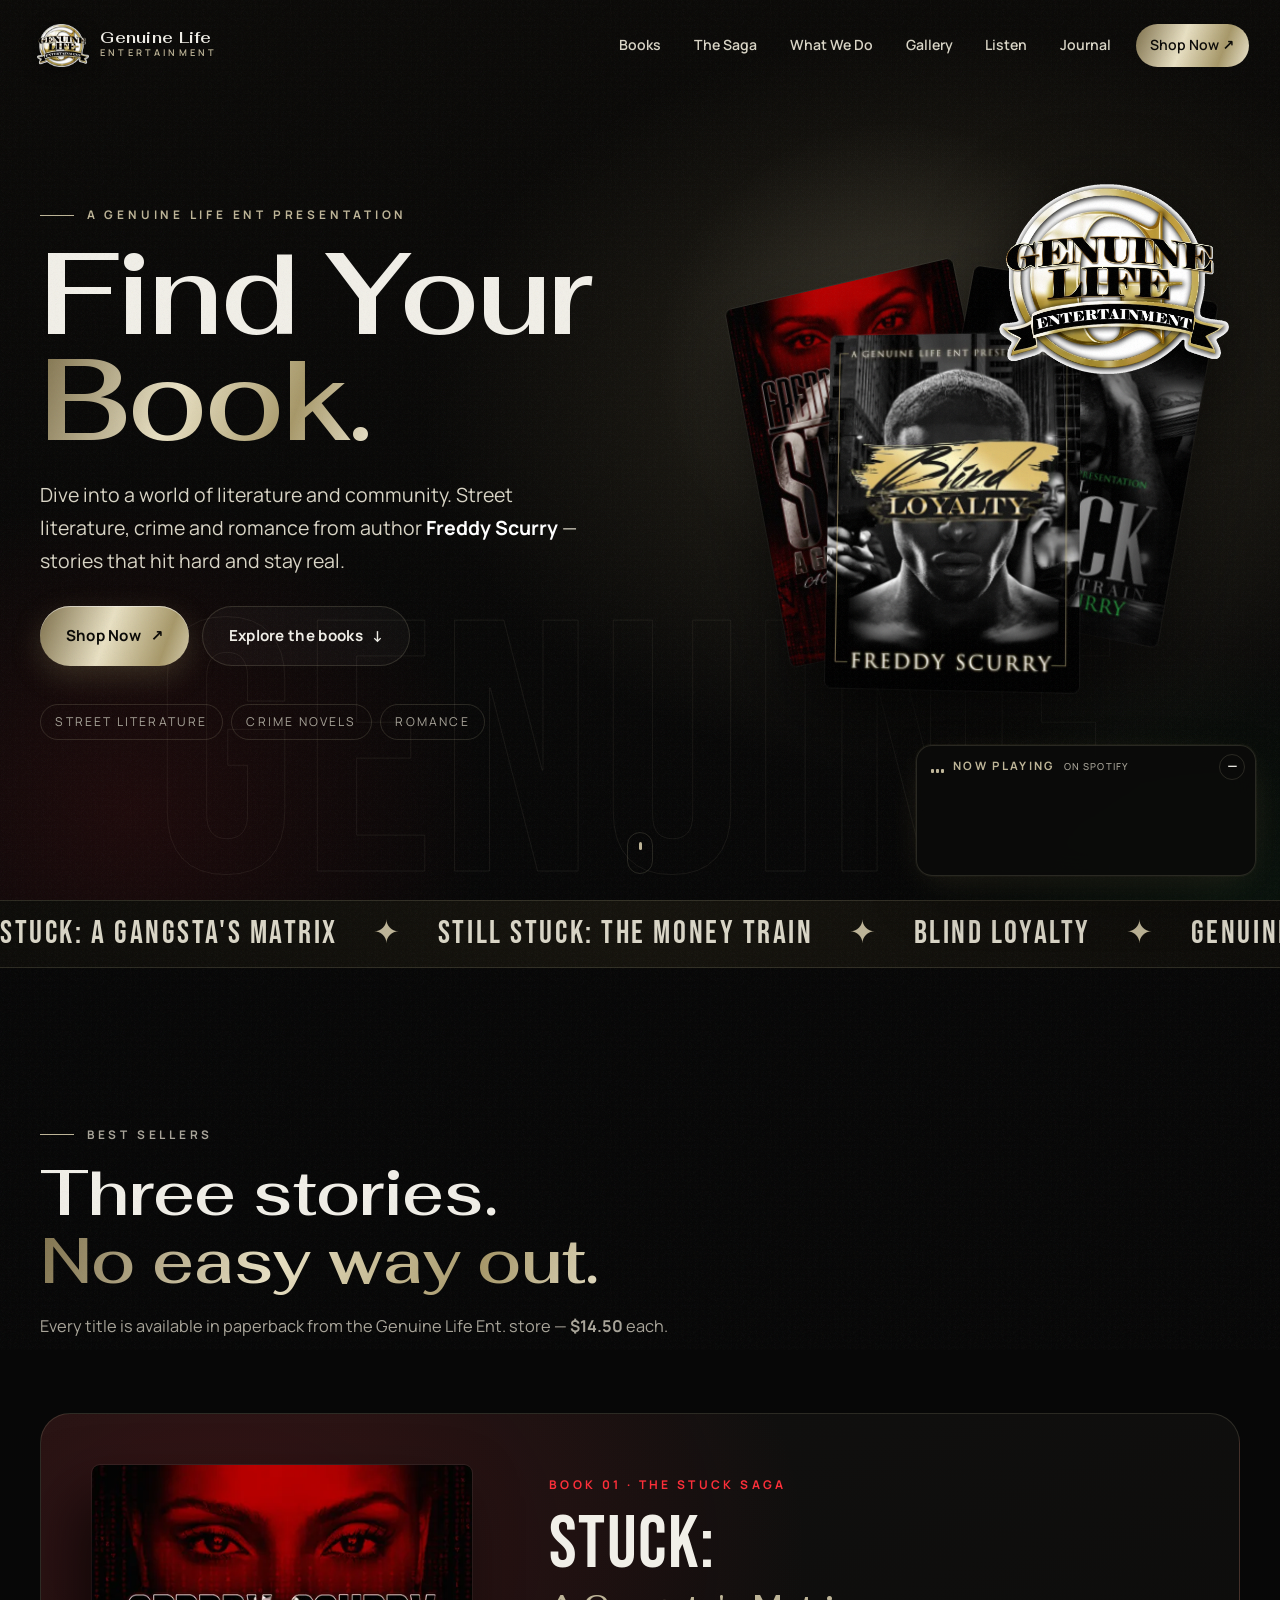
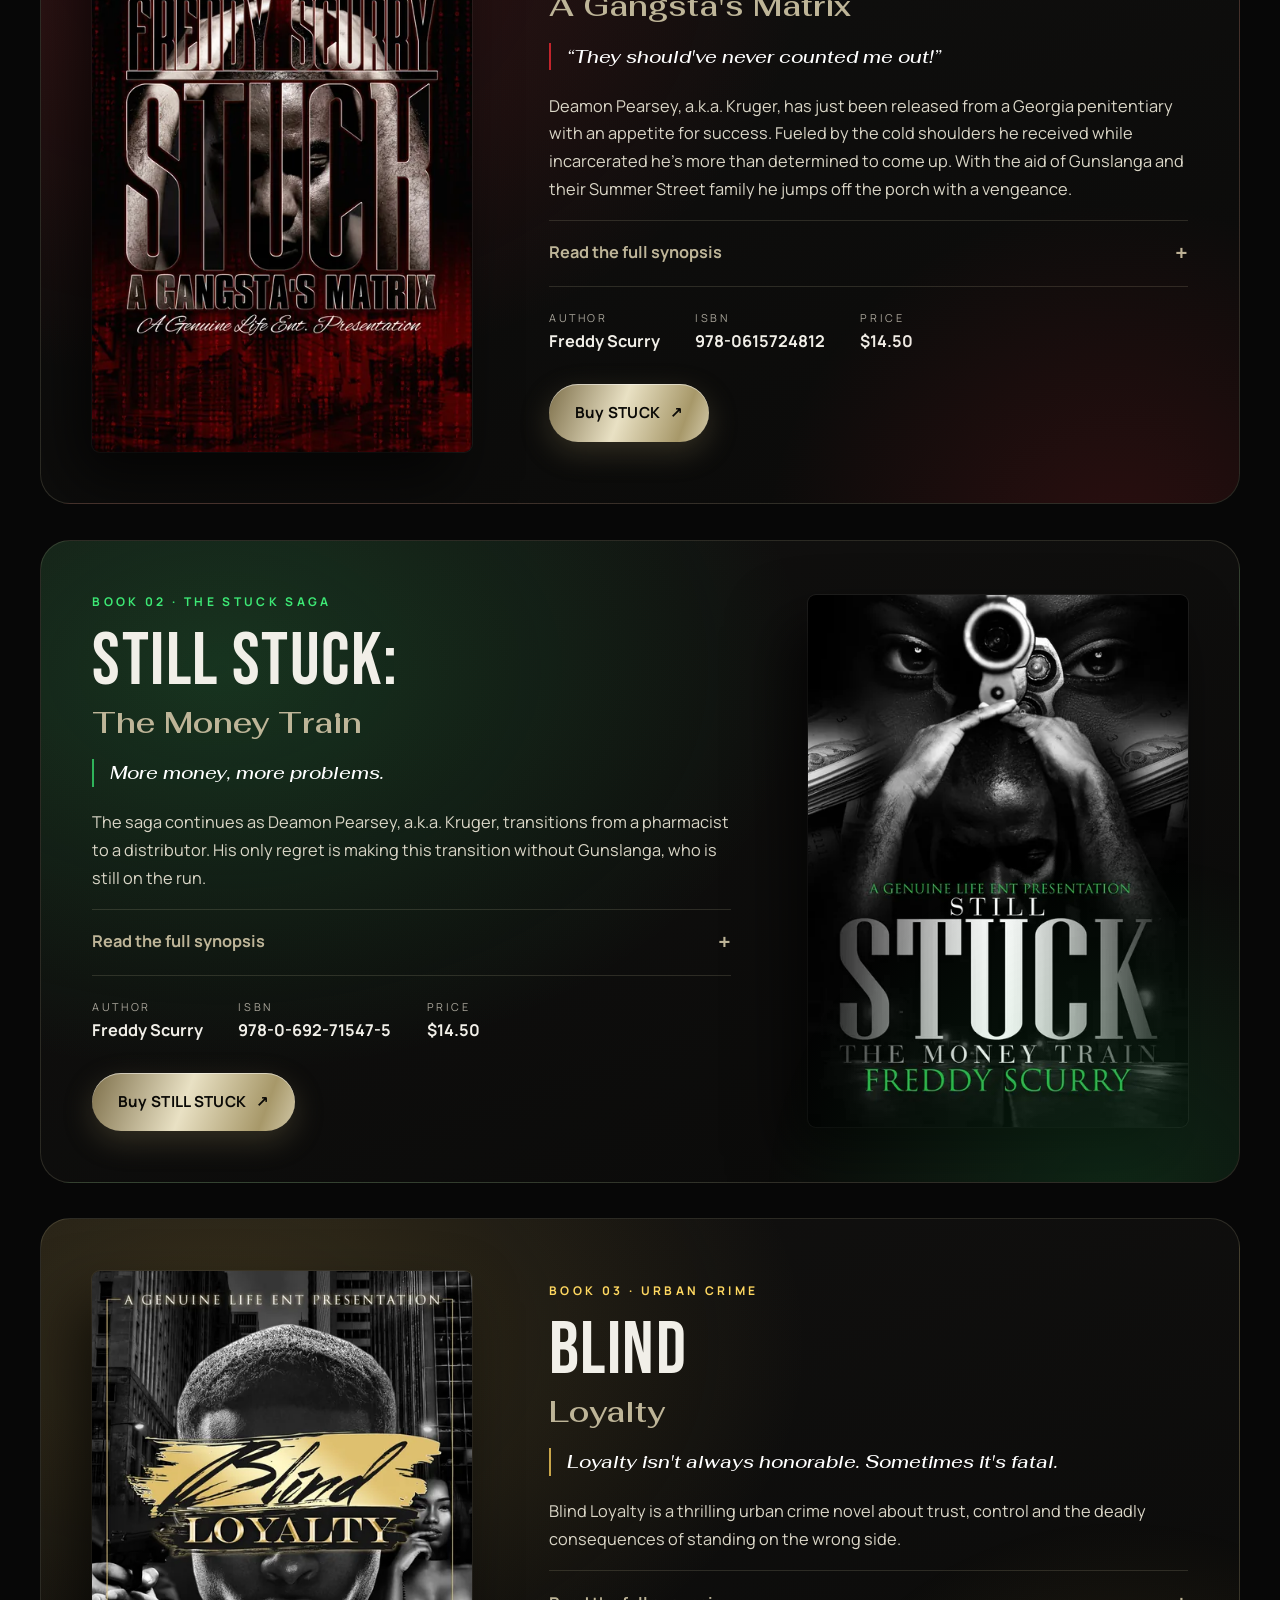
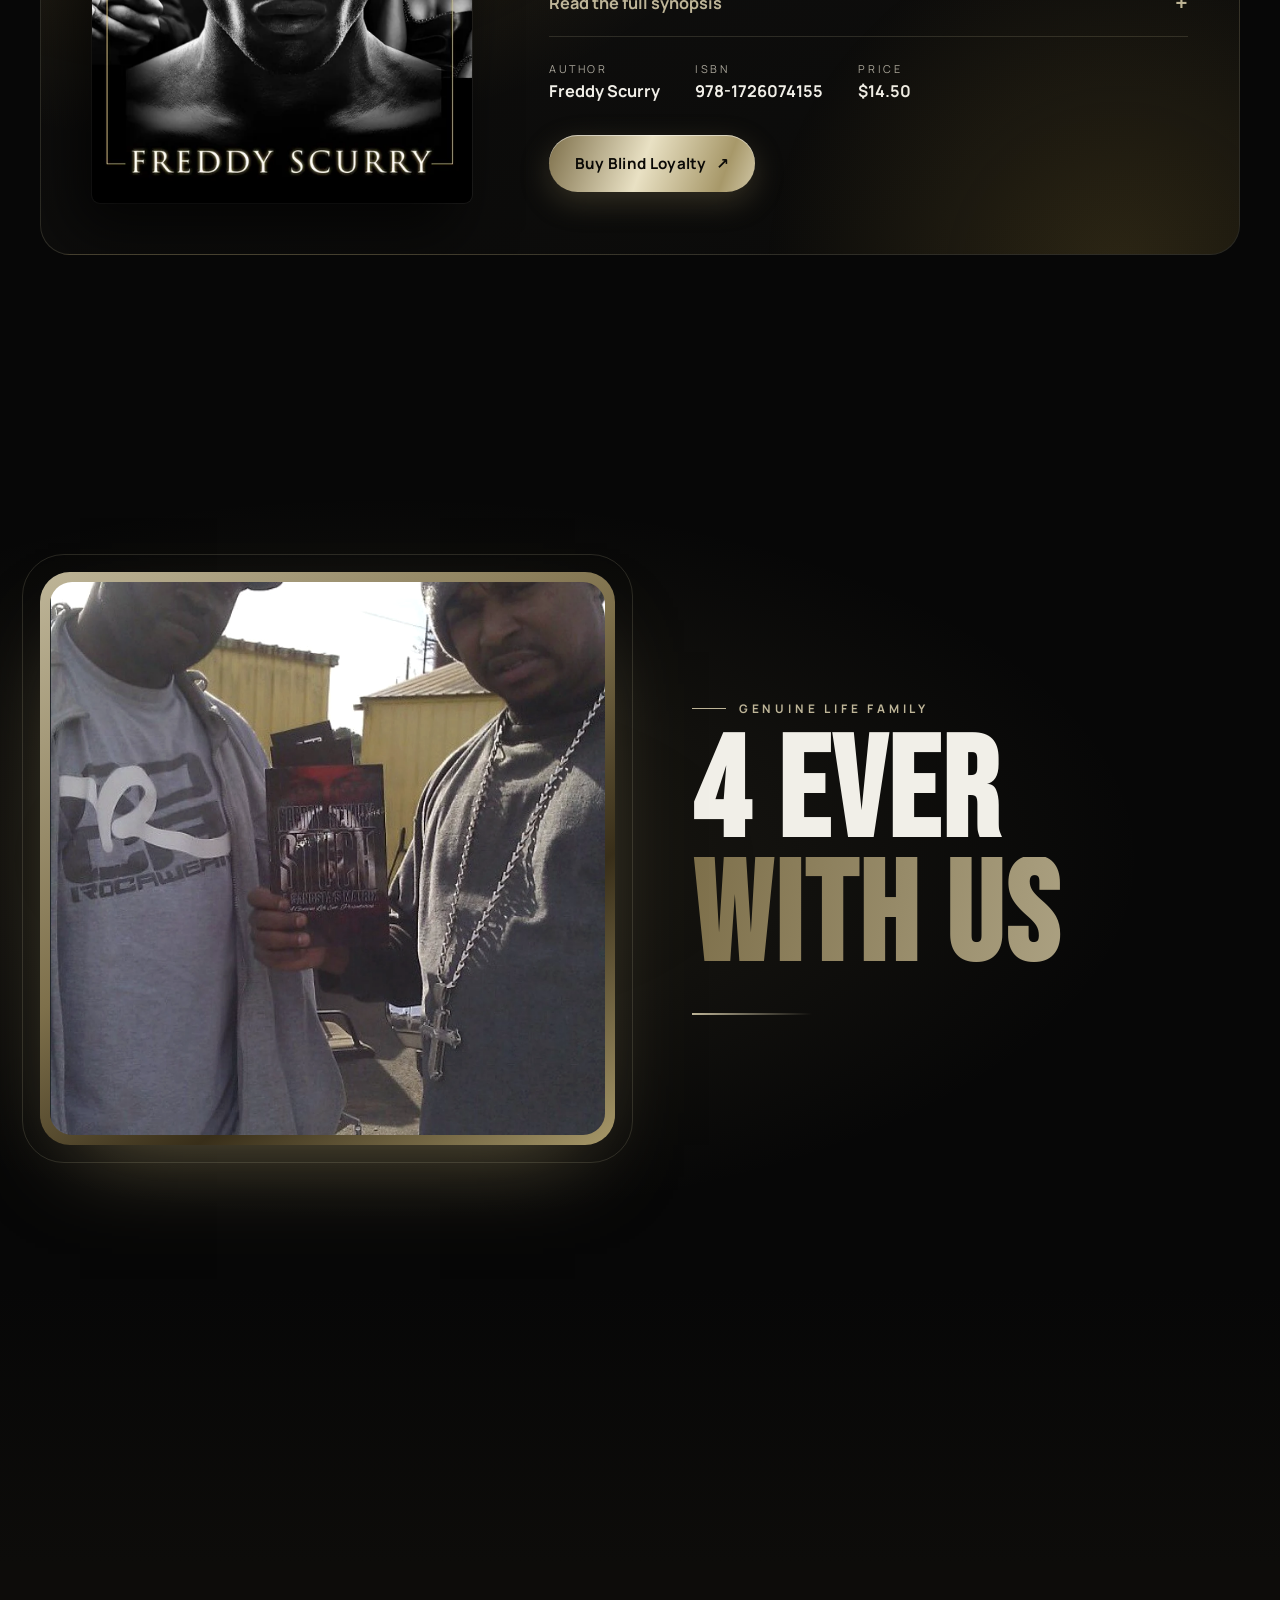
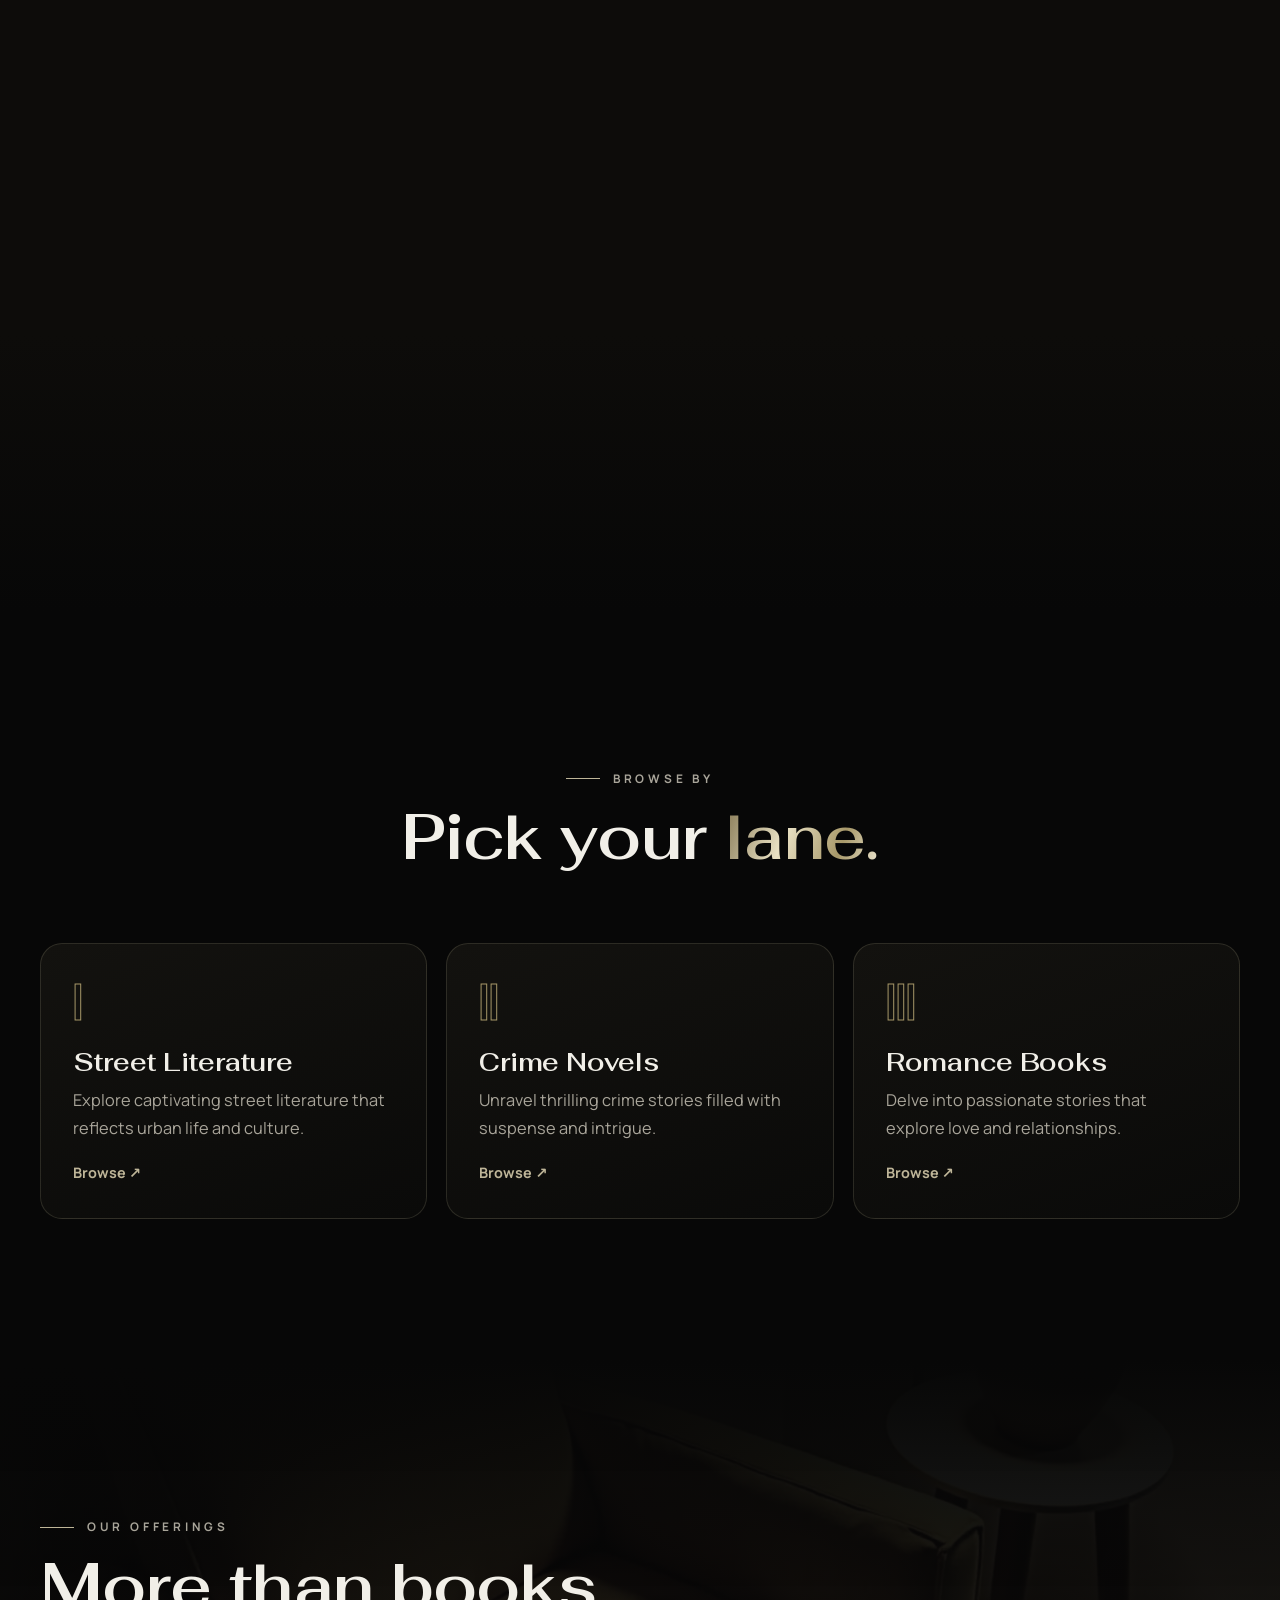
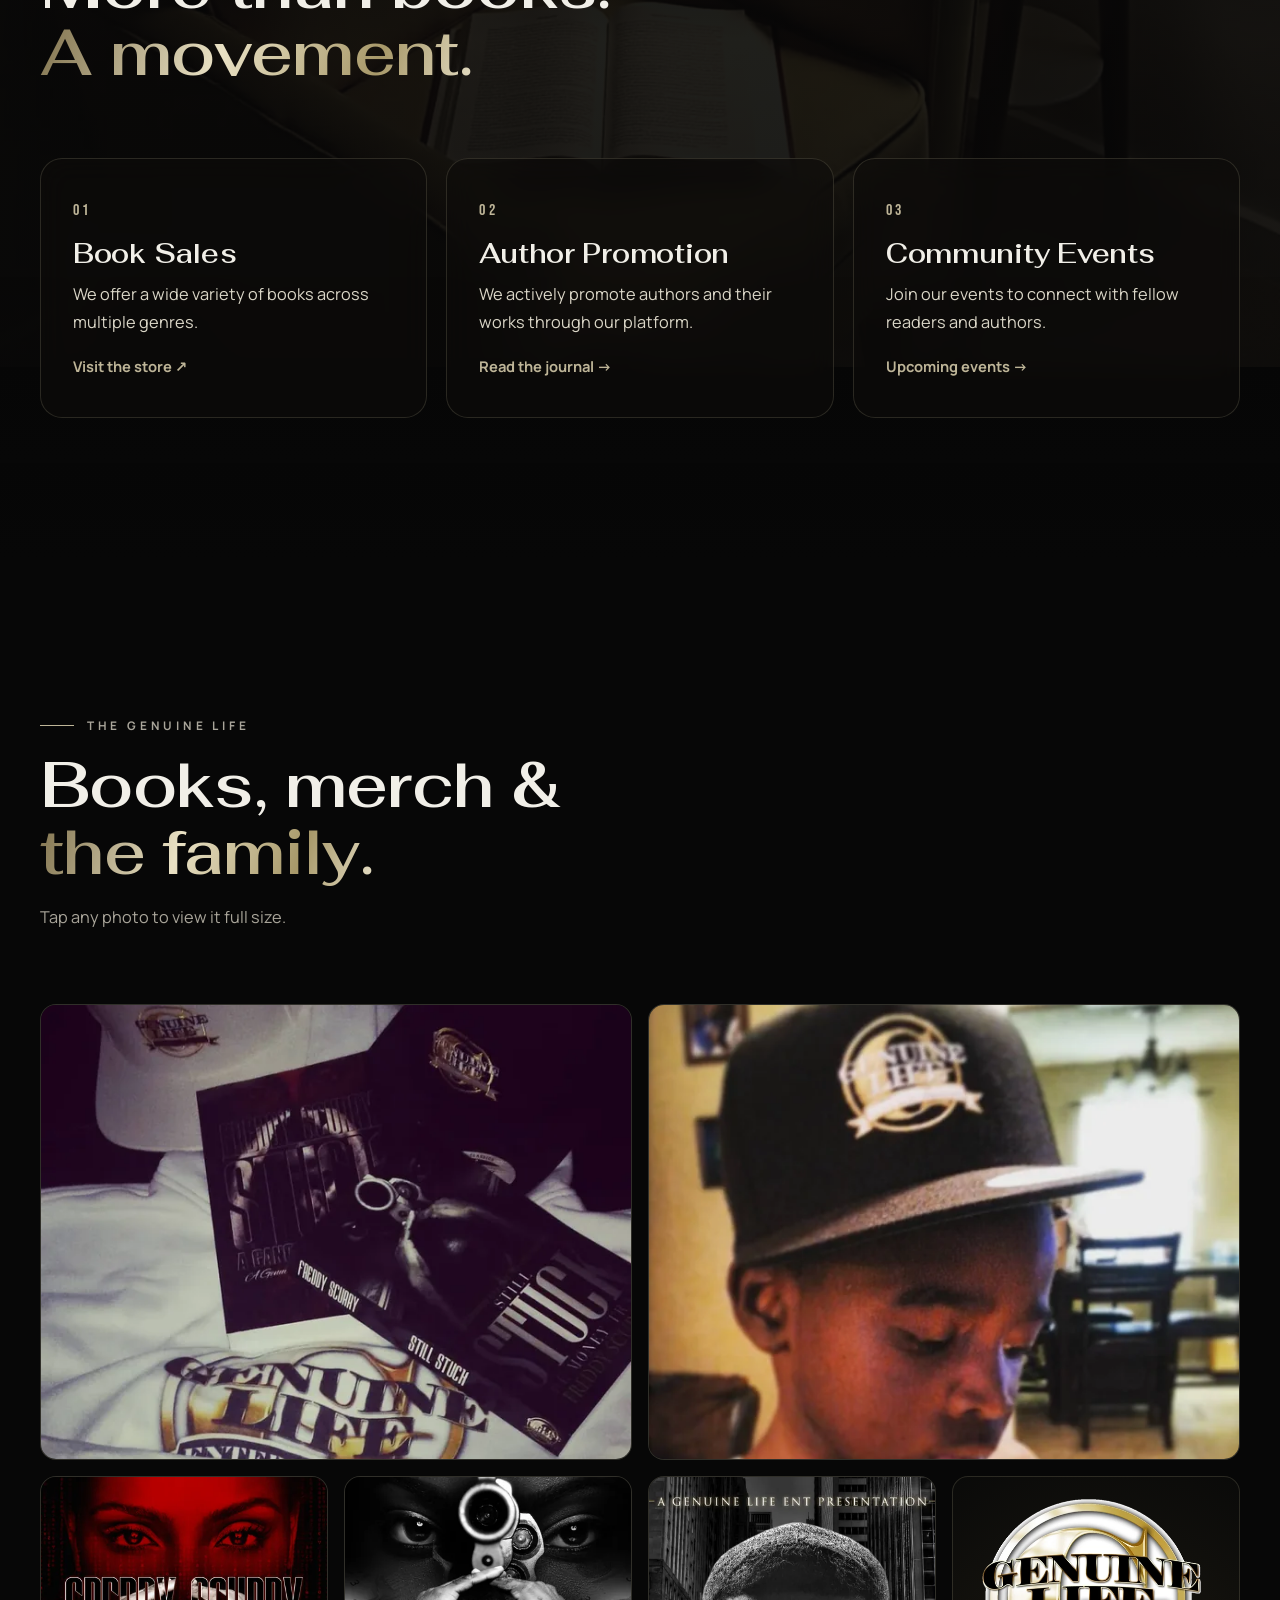
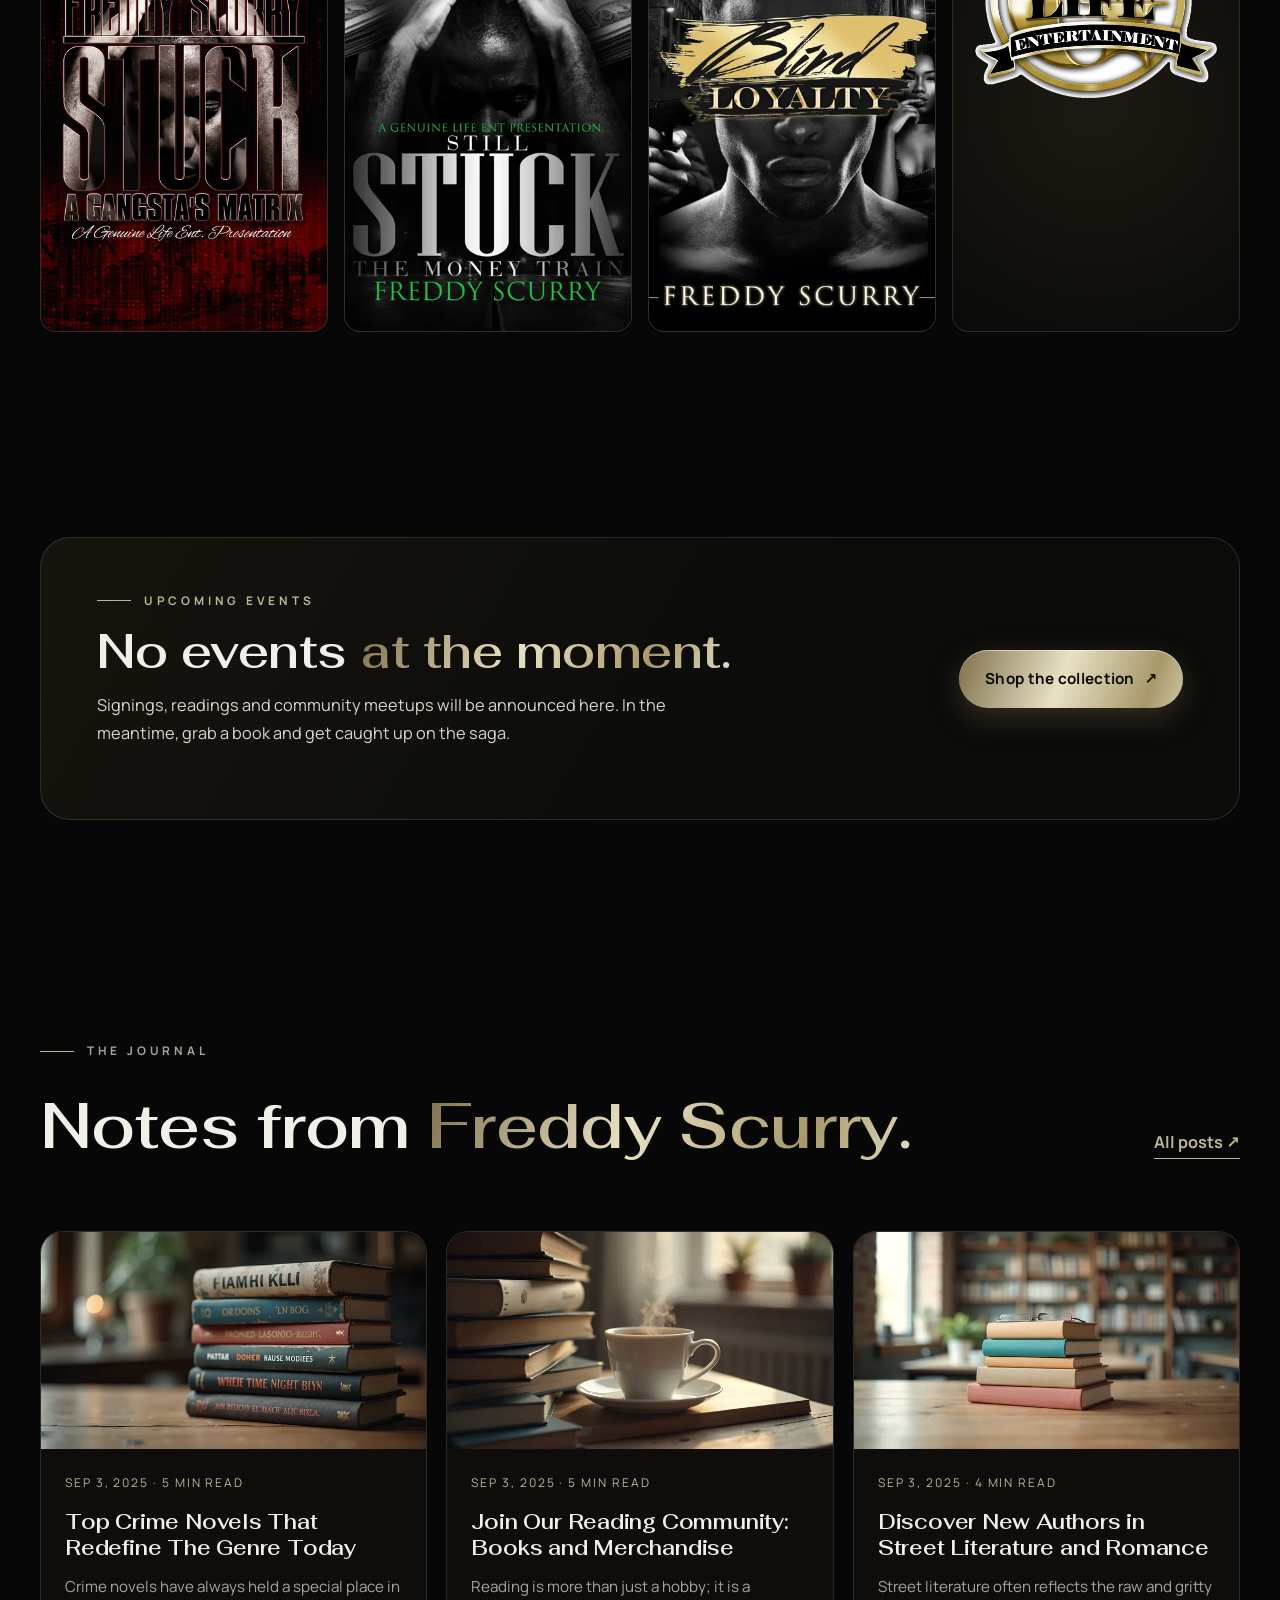
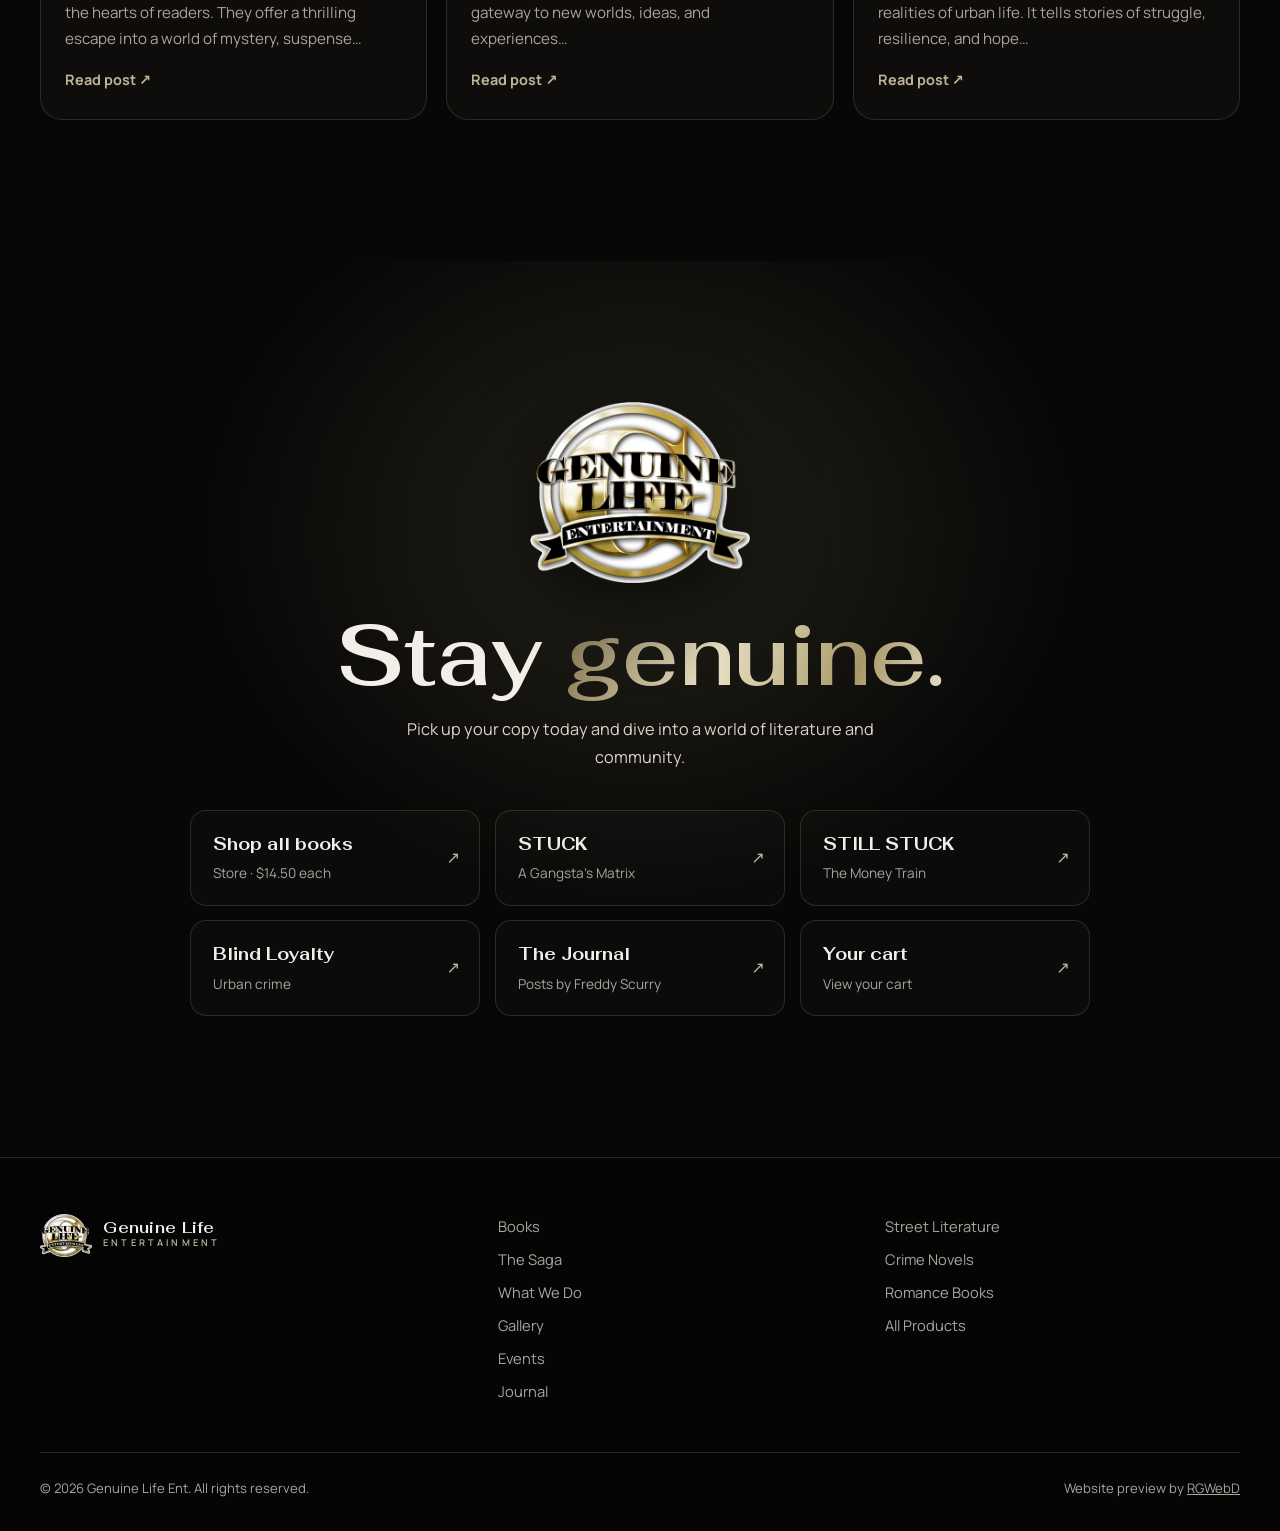
==== index.html @ 21f48bef "Add 4 Ever With Us tribute section" ====
<!doctype html>
<html lang="en">
<head>
<meta charset="utf-8">
<meta name="viewport" content="width=device-width,initial-scale=1">
<title>Genuine Life Ent. · Street Literature &amp; Urban Crime Novels by Freddy Scurry</title>
<meta name="description" content="Genuine Life Entertainment — street literature, crime and romance from author Freddy Scurry. Shop STUCK: A Gangsta's Matrix, STILL STUCK: The Money Train and Blind Loyalty.">
<meta name="theme-color" content="#070707">
<meta property="og:type" content="website">
<meta property="og:title" content="Genuine Life Ent. · Find Your Book">
<meta property="og:description" content="Dive into a world of literature and community. Street literature, crime and romance by Freddy Scurry.">
<meta property="og:image" content="https://rgwebd.github.io/freddygrokbot/assets/og-image.jpg">
<link rel="icon" href="assets/icon-32.png" sizes="32x32">
<link rel="apple-touch-icon" href="assets/icon-180.png">
<link rel="preconnect" href="https://fonts.googleapis.com"><link rel="preconnect" href="https://fonts.gstatic.com" crossorigin>
<link href="https://fonts.googleapis.com/css2?family=Fahkwang:wght@400;500;600;700&family=Bebas+Neue&family=Manrope:wght@400;500;600;700&display=swap" rel="stylesheet">
<link rel="preload" as="image" href="assets/logo-480.webp">
<link rel="stylesheet" href="style.css">
<script>document.documentElement.classList.add('js')</script>
<script src="script.js" defer></script>
</head>
<body>
<a class="skip-link" href="#main">Skip to content</a>
<div class="intro" aria-hidden="true"><img src="assets/logo-480.webp" alt="" width="240" height="198"></div>
<div class="progress" aria-hidden="true"><span></span></div>
<div class="grain" aria-hidden="true"></div>

<header class="nav" id="top">
  <a class="brand" href="#top" aria-label="Genuine Life Entertainment — back to top">
    <img src="assets/logo-160.webp" width="64" height="53" alt="">
    <span>Genuine Life<small>Entertainment</small></span>
  </a>
  <button class="menu-toggle" type="button" aria-expanded="false" aria-controls="menu"><span class="sr-only">Menu</span><i></i><i></i></button>
  <nav id="menu" aria-label="Main">
    <a href="#books">Books</a>
    <a href="#saga">The Saga</a>
    <a href="#offerings">What We Do</a>
    <a href="#gallery">Gallery</a>
    <a href="#listen" data-open-player>Listen</a>
    <a href="#journal">Journal</a>
    <a class="nav-cta" href="https://www.genuine4ever.com/category/all-products" target="_blank" rel="noopener">Shop Now <span aria-hidden="true">↗</span></a>
  </nav>
</header>

<main id="main">
<section class="hero" aria-labelledby="hero-title">
  <div class="hero-glow" aria-hidden="true"></div>
  <div class="hero-inner wrap">
    <div class="hero-copy">
      <p class="eyebrow reveal">A Genuine Life Ent Presentation</p>
      <h1 id="hero-title" class="reveal"><span class="line">Find Your</span> <span class="line gold">Book.</span></h1>
      <p class="lead reveal">Dive into a world of literature and community. Street literature, crime and romance from author <strong>Freddy Scurry</strong> — stories that hit hard and stay real.</p>
      <div class="actions reveal">
        <a class="btn btn-gold magnetic" href="https://www.genuine4ever.com/category/all-products" target="_blank" rel="noopener">Shop Now <span aria-hidden="true">↗</span></a>
        <a class="btn btn-ghost" href="#books">Explore the books <span aria-hidden="true">↓</span></a>
      </div>
      <ul class="hero-meta reveal" aria-label="Genres">
        <li>Street Literature</li><li>Crime Novels</li><li>Romance</li>
      </ul>
    </div>
    <div class="hero-art" aria-hidden="true">
      <img class="hero-logo" src="assets/logo-900.webp" width="560" height="462" alt="">
      <div class="fan" data-tilt>
        <img class="c1" src="assets/stuck-480.webp" width="480" height="742" alt="">
        <img class="c2" src="assets/still-stuck-480.webp" width="480" height="672" alt="">
        <img class="c3" src="assets/blind-loyalty-480.webp" width="480" height="672" alt="">
      </div>
    </div>
  </div>
  <a class="scroll-cue" href="#books"><span class="sr-only">Scroll to books</span><i aria-hidden="true"></i></a>
</section>

<div class="marquee" aria-hidden="true"><div class="track">
  <span>STUCK: A Gangsta's Matrix</span><b>✦</b><span>STILL STUCK: The Money Train</span><b>✦</b><span>Blind Loyalty</span><b>✦</b><span>Genuine Life Entertainment</span><b>✦</b>
  <span>STUCK: A Gangsta's Matrix</span><b>✦</b><span>STILL STUCK: The Money Train</span><b>✦</b><span>Blind Loyalty</span><b>✦</b><span>Genuine Life Entertainment</span><b>✦</b>
</div></div>

<section class="books section" id="books" aria-labelledby="books-title">
  <div class="wrap">
    <div class="section-head reveal">
      <p class="eyebrow">Best Sellers</p>
      <h2 id="books-title">Three stories.<br><em>No easy way out.</em></h2>
      <p>Every title is available in paperback from the Genuine Life Ent. store — <strong>$14.50</strong> each.</p>
    </div>

    <article class="book book-red reveal" id="stuck">
      <figure class="book-cover tilt"><a href="assets/stuck-960.webp" class="lb" data-caption="STUCK: A Gangsta's Matrix — Freddy Scurry"><img src="assets/stuck-480.webp" srcset="assets/stuck-480.webp 480w, assets/stuck-960.webp 960w" sizes="(max-width: 760px) 70vw, 360px" width="480" height="742" loading="lazy" alt="Cover of STUCK: A Gangsta's Matrix by Freddy Scurry — red-toned cover with a woman's eyes above bold silver lettering"></a></figure>
      <div class="book-body">
        <p class="book-no">Book 01 · The STUCK Saga</p>
        <h3>STUCK: <span>A Gangsta's Matrix</span></h3>
        <p class="tagline">“They should've never counted me out!”</p>
        <p>Deamon Pearsey, a.k.a. Kruger, has just been released from a Georgia penitentiary with an appetite for success. Fueled by the cold shoulders he received while incarcerated he's more than determined to come up. With the aid of Gunslanga and their Summer Street family he jumps off the porch with a vengeance.</p>
        <details><summary>Read the full synopsis</summary>
          <p>From dealing with his parole officer and balancing out his numerous affairs, Kruger gracefully brings you into his world. From gunplay in broad day to pulling all-nighters, losing was far from optional.</p>
          <p>On the other hand, Lt. Honeycutt and his band of agents are obsessed with taking down Kruger and his crew, and he's far more than confident that he'll do just that. But a certain turn of events will make the lieutenant's mission a little harder than he ever imagined.</p>
          <p>Let Kruger tell it, “They should've never counted me out!”</p>
        </details>
        <dl class="facts"><div><dt>Author</dt><dd>Freddy Scurry</dd></div><div><dt>ISBN</dt><dd>978-0615724812</dd></div><div><dt>Price</dt><dd>$14.50</dd></div></dl>
        <div class="actions"><a class="btn btn-gold magnetic" href="https://www.genuine4ever.com/product-page/the-silent-witness" target="_blank" rel="noopener">Buy STUCK <span aria-hidden="true">↗</span></a></div>
      </div>
    </article>

    <article class="book book-green flip reveal" id="still-stuck">
      <figure class="book-cover tilt"><a href="assets/still-stuck-960.webp" class="lb" data-caption="STILL STUCK: The Money Train — Freddy Scurry"><img src="assets/still-stuck-480.webp" srcset="assets/still-stuck-480.webp 480w, assets/still-stuck-960.webp 960w" sizes="(max-width: 760px) 70vw, 360px" width="480" height="672" loading="lazy" alt="Cover of STILL STUCK: The Money Train by Freddy Scurry — black-and-white cover with a gun aimed forward and green lettering"></a></figure>
      <div class="book-body">
        <p class="book-no">Book 02 · The STUCK Saga</p>
        <h3>STILL STUCK: <span>The Money Train</span></h3>
        <p class="tagline">More money, more problems.</p>
        <p>The saga continues as Deamon Pearsey, a.k.a. Kruger, transitions from a pharmacist to a distributor. His only regret is making this transition without Gunslanga, who is still on the run.</p>
        <details><summary>Read the full synopsis</summary>
          <p>For Kruger and his Summer Street comrades the drama never ceases. Between Lieutenant Honeycutt and the other different band of agents searching for Gunslanga on a daily basis, Summer Street has become a regular pit stop for the people with badges.</p>
          <p>That old saying more money more problems is becoming more vivid to Kruger as he may be facing a hydra that defies any easy solution. The Money Train isn't just about Kruger and his crew chasing money, it's more about what money turns people into.</p>
        </details>
        <dl class="facts"><div><dt>Author</dt><dd>Freddy Scurry</dd></div><div><dt>ISBN</dt><dd>978-0-692-71547-5</dd></div><div><dt>Price</dt><dd>$14.50</dd></div></dl>
        <div class="actions"><a class="btn btn-gold magnetic" href="https://www.genuine4ever.com/product-page/beneath-the-surface" target="_blank" rel="noopener">Buy STILL STUCK <span aria-hidden="true">↗</span></a></div>
      </div>
    </article>

    <article class="book book-gold reveal" id="blind-loyalty">
      <figure class="book-cover tilt"><a href="assets/blind-loyalty-960.webp" class="lb" data-caption="Blind Loyalty — Freddy Scurry"><img src="assets/blind-loyalty-480.webp" srcset="assets/blind-loyalty-480.webp 480w, assets/blind-loyalty-960.webp 960w" sizes="(max-width: 760px) 70vw, 360px" width="480" height="672" loading="lazy" alt="Cover of Blind Loyalty by Freddy Scurry — a blindfolded man under a gold brushstroke title"></a></figure>
      <div class="book-body">
        <p class="book-no">Book 03 · Urban Crime</p>
        <h3>Blind <span>Loyalty</span></h3>
        <p class="tagline">Loyalty isn't always honorable. Sometimes it's fatal.</p>
        <p>Blind Loyalty is a thrilling urban crime novel about trust, control and the deadly consequences of standing on the wrong side.</p>
        <details><summary>Read the full synopsis</summary>
          <p>Melanie Garvey has reached that cornerstone where she wants more than just a companion. She's a woman that seems to have it all together, but reluctantly, she's her biggest critic. She's always questioning her position whether it's with her career or her personal life with Blessed.</p>
          <p>Blessed, on the other hand, has not one question on where he wants to be, he's just more concentrated on surviving the storm he has found himself in the midst of.</p>
          <p>In this world, loyalty isn't always honorable — sometimes it's fatal.</p>
        </details>
        <dl class="facts"><div><dt>Author</dt><dd>Freddy Scurry</dd></div><div><dt>ISBN</dt><dd>978-1726074155</dd></div><div><dt>Price</dt><dd>$14.50</dd></div></dl>
        <div class="actions"><a class="btn btn-gold magnetic" href="https://www.genuine4ever.com/product-page/shadows-of-deceit" target="_blank" rel="noopener">Buy Blind Loyalty <span aria-hidden="true">↗</span></a></div>
      </div>
    </article>
  </div>
</section>

<section class="forever section" id="forever" aria-labelledby="forever-title">
  <div class="wrap forever-grid">
    <figure class="forever-photo reveal">
      <picture><source srcset="assets/forever-with-us.webp" type="image/webp"><img src="assets/forever-with-us.jpg" width="1282" height="1278" alt="Two men standing together outdoors, one holding up a copy of STUCK: A Gangsta's Matrix by Freddy Scurry" loading="lazy"></picture>
    </figure>
    <div class="forever-copy reveal">
      <p class="eyebrow">Genuine Life Family</p>
      <h2 id="forever-title"><span>4 Ever</span><em>With Us</em></h2>
      <span class="forever-rule" aria-hidden="true"></span>
    </div>
  </div>
</section>

<section class="saga section" id="saga" aria-labelledby="saga-title">
  <div class="wrap saga-grid">
    <div class="saga-copy reveal">
      <p class="eyebrow">The STUCK Saga</p>
      <h2 id="saga-title">Summer Street<br><em>never sleeps.</em></h2>
      <p>Follow Deamon “Kruger” Pearsey from the day he walks out of a Georgia penitentiary to the moment the money starts changing everyone around him — with Gunslanga on the run and Lt. Honeycutt closing in.</p>
      <ol class="timeline">
        <li><span>01</span><div><strong>STUCK: A Gangsta's Matrix</strong><p>Released with an appetite for success, Kruger jumps off the porch with a vengeance.</p><a href="#stuck">See book 01</a></div></li>
        <li><span>02</span><div><strong>STILL STUCK: The Money Train</strong><p>From pharmacist to distributor — and Summer Street becomes a pit stop for the people with badges.</p><a href="#still-stuck">See book 02</a></div></li>
      </ol>
    </div>
    <div class="saga-art reveal" aria-hidden="true">
      <img class="s1" src="assets/stuck-480.webp" width="480" height="742" alt="" loading="lazy">
      <img class="s2" src="assets/still-stuck-480.webp" width="480" height="672" alt="" loading="lazy">
    </div>
  </div>
</section>

<section class="genres section" aria-labelledby="genres-title">
  <div class="wrap">
    <div class="section-head center reveal">
      <p class="eyebrow">Browse by</p>
      <h2 id="genres-title">Pick your <em>lane.</em></h2>
    </div>
    <div class="genre-grid">
      <a class="genre reveal" href="https://www.genuine4ever.com/category/street-literature" target="_blank" rel="noopener"><span class="g-num">I</span><h3>Street Literature</h3><p>Explore captivating street literature that reflects urban life and culture.</p><span class="g-go">Browse <span aria-hidden="true">↗</span></span></a>
      <a class="genre reveal" href="https://www.genuine4ever.com/category/crime-novels" target="_blank" rel="noopener"><span class="g-num">II</span><h3>Crime Novels</h3><p>Unravel thrilling crime stories filled with suspense and intrigue.</p><span class="g-go">Browse <span aria-hidden="true">↗</span></span></a>
      <a class="genre reveal" href="https://www.genuine4ever.com/category/romance-books" target="_blank" rel="noopener"><span class="g-num">III</span><h3>Romance Books</h3><p>Delve into passionate stories that explore love and relationships.</p><span class="g-go">Browse <span aria-hidden="true">↗</span></span></a>
    </div>
  </div>
</section>

<section class="offerings section" id="offerings" aria-labelledby="off-title">
  <div class="off-bg" aria-hidden="true"><img src="assets/reading-chair-800.webp" srcset="assets/reading-chair-800.webp 800w, assets/reading-chair-1536.webp 1536w" sizes="100vw" width="800" height="1067" alt="" loading="lazy" data-parallax></div>
  <div class="wrap">
    <div class="section-head reveal">
      <p class="eyebrow">Our Offerings</p>
      <h2 id="off-title">More than books.<br><em>A movement.</em></h2>
    </div>
    <div class="off-grid">
      <article class="off-card reveal"><span class="off-no">01</span><h3>Book Sales</h3><p>We offer a wide variety of books across multiple genres.</p><a href="https://www.genuine4ever.com/category/all-products" target="_blank" rel="noopener">Visit the store <span aria-hidden="true">↗</span></a></article>
      <article class="off-card reveal"><span class="off-no">02</span><h3>Author Promotion</h3><p>We actively promote authors and their works through our platform.</p><a href="#journal">Read the journal <span aria-hidden="true">→</span></a></article>
      <article class="off-card reveal"><span class="off-no">03</span><h3>Community Events</h3><p>Join our events to connect with fellow readers and authors.</p><a href="#events">Upcoming events <span aria-hidden="true">→</span></a></article>
    </div>
  </div>
</section>

<section class="gallery section" id="gallery" aria-labelledby="gal-title">
  <div class="wrap">
    <div class="section-head reveal">
      <p class="eyebrow">The Genuine Life</p>
      <h2 id="gal-title">Books, merch &amp; <em>the family.</em></h2>
      <p>Tap any photo to view it full size.</p>
    </div>
    <div class="masonry">
      <a class="g-item tall reveal lb" href="assets/merch-1080.webp" data-caption="Genuine Life Entertainment tee, cap and books"><img src="assets/merch-640.webp" srcset="assets/merch-640.webp 640w, assets/merch-1080.webp 1080w" sizes="(max-width: 760px) 100vw, 50vw" width="640" height="640" loading="lazy" alt="Genuine Life Entertainment logo T-shirt and cap laid out with copies of Freddy Scurry's books"></a>
      <a class="g-item reveal lb" href="assets/young-reader-1080.webp" data-caption="Repping Genuine Life Entertainment"><img src="assets/young-reader-640.webp" srcset="assets/young-reader-640.webp 640w, assets/young-reader-1080.webp 1080w" sizes="(max-width: 760px) 100vw, 33vw" width="640" height="640" loading="lazy" alt="A young reader wearing a black Genuine Life Entertainment cap"></a>
      <a class="g-item reveal lb" href="assets/stuck-960.webp" data-caption="STUCK: A Gangsta's Matrix"><img src="assets/stuck-480.webp" width="480" height="742" loading="lazy" alt="STUCK: A Gangsta's Matrix cover"></a>
      <a class="g-item reveal lb" href="assets/still-stuck-960.webp" data-caption="STILL STUCK: The Money Train"><img src="assets/still-stuck-480.webp" width="480" height="672" loading="lazy" alt="STILL STUCK: The Money Train cover"></a>
      <a class="g-item reveal lb" href="assets/blind-loyalty-960.webp" data-caption="Blind Loyalty"><img src="assets/blind-loyalty-480.webp" width="480" height="672" loading="lazy" alt="Blind Loyalty cover"></a>
      <a class="g-item logo-tile reveal lb" href="assets/logo-900.webp" data-caption="Genuine Life Entertainment"><img src="assets/logo-480.webp" width="480" height="396" loading="lazy" alt="Genuine Life Entertainment gold and silver logo"></a>
    </div>
  </div>
</section>

<section class="events section" id="events" aria-labelledby="ev-title">
  <div class="wrap events-box reveal">
    <div>
      <p class="eyebrow">Upcoming Events</p>
      <h2 id="ev-title">No events <em>at the moment.</em></h2>
      <p>Signings, readings and community meetups will be announced here. In the meantime, grab a book and get caught up on the saga.</p>
    </div>
    <a class="btn btn-gold magnetic" href="https://www.genuine4ever.com/category/all-products" target="_blank" rel="noopener">Shop the collection <span aria-hidden="true">↗</span></a>
  </div>
</section>

<section class="journal section" id="journal" aria-labelledby="jr-title">
  <div class="wrap">
    <div class="section-head reveal">
      <p class="eyebrow">The Journal</p>
      <h2 id="jr-title">Notes from <em>Freddy Scurry.</em></h2>
      <a class="text-link" href="https://www.genuine4ever.com/blog" target="_blank" rel="noopener">All posts <span aria-hidden="true">↗</span></a>
    </div>
    <div class="post-grid">
      <a class="post reveal" href="https://www.genuine4ever.com/post/top-crime-novels-that-redefine-the-genre-today" target="_blank" rel="noopener"><div class="post-img"><img src="assets/journal-crime-720.webp" width="720" height="411" loading="lazy" alt="A stack of hardcover novels on a wooden table"></div><div class="post-body"><p class="post-meta">Sep 3, 2025 · 5 min read</p><h3>Top Crime Novels That Redefine The Genre Today</h3><p>Crime novels have always held a special place in the hearts of readers. They offer a thrilling escape into a world of mystery, suspense…</p><span class="g-go">Read post <span aria-hidden="true">↗</span></span></div></a>
      <a class="post reveal" href="https://www.genuine4ever.com/post/join-our-reading-community-books-and-merchandise" target="_blank" rel="noopener"><div class="post-img"><img src="assets/journal-community-720.webp" width="720" height="411" loading="lazy" alt="Stacked books beside a cup of coffee by a sunny window"></div><div class="post-body"><p class="post-meta">Sep 3, 2025 · 5 min read</p><h3>Join Our Reading Community: Books and Merchandise</h3><p>Reading is more than just a hobby; it is a gateway to new worlds, ideas, and experiences…</p><span class="g-go">Read post <span aria-hidden="true">↗</span></span></div></a>
      <a class="post reveal" href="https://www.genuine4ever.com/post/discover-new-authors-in-street-literature-and-romance" target="_blank" rel="noopener"><div class="post-img"><img src="assets/journal-authors-720.webp" width="720" height="411" loading="lazy" alt="A small stack of colorful books on a table in a library"></div><div class="post-body"><p class="post-meta">Sep 3, 2025 · 4 min read</p><h3>Discover New Authors in Street Literature and Romance</h3><p>Street literature often reflects the raw and gritty realities of urban life. It tells stories of struggle, resilience, and hope…</p><span class="g-go">Read post <span aria-hidden="true">↗</span></span></div></a>
    </div>
  </div>
</section>

<section class="cta section" aria-labelledby="cta-title">
  <div class="wrap cta-inner reveal">
    <img src="assets/logo-480.webp" width="240" height="198" alt="" loading="lazy">
    <h2 id="cta-title">Stay <em>genuine.</em></h2>
    <p>Pick up your copy today and dive into a world of literature and community.</p>
    <div class="link-grid">
      <a class="link-card" href="https://www.genuine4ever.com/category/all-products" target="_blank" rel="noopener"><strong>Shop all books</strong><span>Store · $14.50 each</span></a>
      <a class="link-card" href="https://www.genuine4ever.com/product-page/the-silent-witness" target="_blank" rel="noopener"><strong>STUCK</strong><span>A Gangsta's Matrix</span></a>
      <a class="link-card" href="https://www.genuine4ever.com/product-page/beneath-the-surface" target="_blank" rel="noopener"><strong>STILL STUCK</strong><span>The Money Train</span></a>
      <a class="link-card" href="https://www.genuine4ever.com/product-page/shadows-of-deceit" target="_blank" rel="noopener"><strong>Blind Loyalty</strong><span>Urban crime</span></a>
      <a class="link-card" href="https://www.genuine4ever.com/blog" target="_blank" rel="noopener"><strong>The Journal</strong><span>Posts by Freddy Scurry</span></a>
      <a class="link-card" href="https://www.genuine4ever.com/cart-page" target="_blank" rel="noopener"><strong>Your cart</strong><span>View your cart</span></a>
    </div>
  </div>
</section>
</main>

<footer class="footer">
  <div class="wrap foot-grid">
    <a class="brand" href="#top"><img src="assets/logo-160.webp" width="64" height="53" alt="" loading="lazy"><span>Genuine Life<small>Entertainment</small></span></a>
    <nav aria-label="Footer">
      <a href="#books">Books</a><a href="#saga">The Saga</a><a href="#offerings">What We Do</a><a href="#gallery">Gallery</a><a href="#events">Events</a><a href="#journal">Journal</a>
    </nav>
    <nav aria-label="Store">
      <a href="https://www.genuine4ever.com/category/street-literature" target="_blank" rel="noopener">Street Literature</a><a href="https://www.genuine4ever.com/category/crime-novels" target="_blank" rel="noopener">Crime Novels</a><a href="https://www.genuine4ever.com/category/romance-books" target="_blank" rel="noopener">Romance Books</a><a href="https://www.genuine4ever.com/category/all-products" target="_blank" rel="noopener">All Products</a>
    </nav>
  </div>
  <div class="wrap foot-bottom"><p>© <span data-year>2026</span> Genuine Life Ent. All rights reserved.</p><p>Website preview by <a href="https://github.com/RGWebD" target="_blank" rel="noopener">RGWebD</a></p></div>
</footer>

<dialog class="lightbox" aria-label="Image viewer">
  <button class="lb-close" type="button" aria-label="Close">×</button>
  <button class="lb-prev" type="button" aria-label="Previous image">‹</button>
  <figure><img src="" alt=""><figcaption></figcaption></figure>
  <button class="lb-next" type="button" aria-label="Next image">›</button>
</dialog>

<aside class="mini-player" id="listen" aria-label="Music player on Spotify">
  <div class="mp-panel">
    <div class="mp-bar">
      <span class="mp-eq" aria-hidden="true"><i></i><i></i><i></i></span>
      <span class="mp-title">Now Playing <small>on Spotify</small></span>
      <button class="mp-min" type="button" aria-label="Minimize player">&minus;</button>
    </div>
    <div class="mp-embed"><div id="spotify-embed"></div></div>
  </div>
  <button class="mp-fab" type="button" aria-label="Open music player"><svg viewBox="0 0 24 24" aria-hidden="true"><path d="M9 18V5l12-2v13" fill="none" stroke="currentColor" stroke-width="2" stroke-linecap="round" stroke-linejoin="round"/><circle cx="6" cy="18" r="3" fill="currentColor"/><circle cx="18" cy="16" r="3" fill="currentColor"/></svg></button>
</aside>
<script>
(function(){
  var URI='spotify:artist:4I7mks22dBj6iqG1hYVv7N',ctl=null,started=false,root=document.querySelector('.mini-player');
  function start(){ if(started||!ctl) return; started=true; try{ctl.play()}catch(e){} root.classList.add('playing'); off(); }
  var evs=['pointerdown','keydown','touchstart'];
  function off(){evs.forEach(function(e){removeEventListener(e,start,true)})}
  evs.forEach(function(e){addEventListener(e,start,{capture:true,passive:true})});
  window.onSpotifyIframeApiReady=function(API){
    API.createController(document.getElementById('spotify-embed'),{uri:URI,width:'100%',height:80},function(c){
      ctl=c;
      c.addListener('playback_update',function(e){root.classList.toggle('playing',!e.data.isPaused)});
    });
  };
  function setMin(m){root.classList.toggle('min',m);try{sessionStorage.setItem('mpMin',m?'1':'0')}catch(e){}}
  if(sessionStorage.getItem('mpMin')==='1') root.classList.add('min');
  root.querySelector('.mp-min').addEventListener('click',function(){setMin(true)});
  root.querySelector('.mp-fab').addEventListener('click',function(){setMin(false)});
  document.querySelectorAll('[data-open-player]').forEach(function(a){a.addEventListener('click',function(ev){ev.preventDefault();setMin(false);})});
  var s=document.createElement('script');s.src='https://open.spotify.com/embed/iframe-api/v1';s.async=true;document.body.appendChild(s);
})();
</script>
</body>
</html>
---- style.css ----
:root{
  --ink:#070707;--ink2:#0f0e0c;--ink3:#17150f;--line:rgba(190,181,152,.18);
  --gold:#beb598;--gold2:#a79869;--gold3:#7e704b;--bronze:#382e19;--cream:#f1efe8;--silver:#dad6c7;--muted:#a9a59a;
  --lilac:#e6c7eb;--red:#c2242c;--green:#2fb35a;
  --foil:linear-gradient(110deg,#7e704b 0%,#e9e1c4 22%,#a79869 40%,#f6f1de 55%,#a79869 72%,#5d5235 100%);
  --display:"Fahkwang",Georgia,serif;--impact:"Bebas Neue","Arial Narrow",Impact,sans-serif;--body:"Manrope",system-ui,-apple-system,"Segoe UI",sans-serif;
  --r:22px;--ease:cubic-bezier(.2,.7,.1,1);
}
*,*::before,*::after{box-sizing:border-box}
html{scroll-behavior:smooth;-webkit-text-size-adjust:100%}
body{margin:0;background:var(--ink);color:var(--cream);font:400 1.02rem/1.7 var(--body);overflow-x:hidden}
img{max-width:100%;height:auto;display:block}
a{color:inherit}
h1,h2,h3{font-family:var(--display);font-weight:600;line-height:1.05;margin:0;letter-spacing:-.01em}
h2{font-size:clamp(2.1rem,5.2vw,4rem)}
h2 em,h1 em{font-style:normal;background:var(--foil);background-size:200% 100%;-webkit-background-clip:text;background-clip:text;color:transparent}
p{margin:0 0 1rem}
.wrap{width:min(1200px,100% - 2.5rem);margin-inline:auto}
.sr-only{position:absolute;width:1px;height:1px;overflow:hidden;clip:rect(0 0 0 0);white-space:nowrap}
.skip-link{position:fixed;left:1rem;top:-4rem;z-index:100;background:var(--gold);color:#000;padding:.7rem 1rem;border-radius:10px;font-weight:700}
.skip-link:focus{top:1rem}
:focus-visible{outline:2px solid var(--gold);outline-offset:4px;border-radius:6px}
.eyebrow{font:700 .74rem/1.2 var(--body);letter-spacing:.32em;text-transform:uppercase;color:var(--gold);margin-bottom:1.1rem;display:flex;align-items:center;gap:.8rem}
.eyebrow::before{content:"";width:34px;height:1px;background:var(--gold)}
.section{padding:clamp(5rem,11vw,9rem) 0;position:relative}
.section-head{max-width:640px;margin-bottom:clamp(2.5rem,6vw,4.5rem)}
.section-head p{color:var(--muted);margin-top:1.2rem}
.section-head.center{text-align:center;margin-inline:auto}.section-head.center .eyebrow{justify-content:center}
.grain{position:fixed;inset:-50%;pointer-events:none;z-index:90;opacity:.06;background-image:url("data:image/svg+xml,%3Csvg xmlns='http://www.w3.org/2000/svg' width='160' height='160'%3E%3Cfilter id='n'%3E%3CfeTurbulence baseFrequency='.85' numOctaves='3'/%3E%3C/filter%3E%3Crect width='100%25' height='100%25' filter='url(%23n)'/%3E%3C/svg%3E");animation:grain 1.2s steps(6) infinite}
@keyframes grain{0%{transform:translate(0,0)}25%{transform:translate(-4%,3%)}50%{transform:translate(3%,-5%)}75%{transform:translate(-2%,4%)}100%{transform:translate(0,0)}}

/* intro curtain (pure CSS, never blocks content) */
.intro{position:fixed;inset:0;z-index:120;background:var(--ink);display:grid;place-items:center;pointer-events:none;animation:introOut .9s var(--ease) 1.1s forwards}
.intro img{width:min(240px,55vw);animation:introLogo 1.2s var(--ease) both;filter:drop-shadow(0 0 40px rgba(190,181,152,.35))}
@keyframes introLogo{from{opacity:0;transform:scale(.85);filter:blur(8px)}to{opacity:1;transform:none}}
@keyframes introOut{to{opacity:0;visibility:hidden;clip-path:inset(0 0 100% 0)}}
.progress{position:fixed;top:0;left:0;right:0;height:2px;z-index:80}
.progress span{display:block;height:100%;width:100%;transform-origin:0 50%;transform:scaleX(var(--p,0));background:var(--foil)}

/* nav */
.nav{position:fixed;top:14px;left:50%;transform:translateX(-50%);width:min(1240px,100% - 1.5rem);z-index:70;display:flex;align-items:center;justify-content:space-between;gap:1rem;padding:.55rem .65rem .55rem 1rem;border-radius:999px;border:1px solid transparent;transition:background .4s,border-color .4s,box-shadow .4s,top .4s}
.nav.scrolled{background:rgba(10,10,9,.62);backdrop-filter:blur(18px) saturate(1.4);-webkit-backdrop-filter:blur(18px) saturate(1.4);border-color:var(--line);box-shadow:0 18px 50px rgba(0,0,0,.45);top:10px}
.brand{display:flex;align-items:center;gap:.7rem;text-decoration:none}
.brand img{width:52px;height:auto;filter:drop-shadow(0 2px 8px rgba(0,0,0,.6))}
.brand span{font:600 1.02rem/1 var(--display);letter-spacing:.02em}
.brand small{display:block;font:600 .58rem/1.6 var(--body);letter-spacing:.34em;text-transform:uppercase;color:var(--gold)}
.nav nav{display:flex;align-items:center;gap:.25rem}
.nav nav a{text-decoration:none;font-size:.88rem;font-weight:600;padding:.6rem .9rem;border-radius:999px;color:var(--silver);transition:color .25s,background .25s}
.nav nav a:hover{color:#fff;background:rgba(255,255,255,.06)}
.nav nav a.nav-cta{background:var(--foil);background-size:200% 100%;color:#0b0a07;margin-left:.4rem;transition:background-position .6s}
.nav nav a.nav-cta:hover{background-position:100% 0}
.menu-toggle{display:none;width:46px;height:46px;border-radius:50%;border:1px solid var(--line);background:rgba(255,255,255,.04);cursor:pointer;position:relative}
.menu-toggle i{position:absolute;left:13px;right:13px;height:2px;background:var(--cream);transition:transform .35s var(--ease),top .35s}
.menu-toggle i:first-of-type{top:18px}.menu-toggle i:last-of-type{top:26px}
.menu-toggle[aria-expanded=true] i:first-of-type{top:22px;transform:rotate(45deg)}
.menu-toggle[aria-expanded=true] i:last-of-type{top:22px;transform:rotate(-45deg)}

/* buttons */
.btn{--mx:0px;--my:0px;display:inline-flex;align-items:center;gap:.6rem;padding:1rem 1.6rem;border-radius:999px;font-weight:700;font-size:.95rem;text-decoration:none;letter-spacing:.02em;transition:transform .35s var(--ease),box-shadow .35s,background-position .7s,border-color .3s;transform:translate(var(--mx),var(--my))}
.btn-gold{background:var(--foil);background-size:220% 100%;color:#0a0906;box-shadow:0 10px 30px rgba(167,152,105,.25),inset 0 1px 0 rgba(255,255,255,.5)}
.btn-gold:hover{background-position:100% 0;box-shadow:0 16px 44px rgba(190,181,152,.38)}
.btn-ghost{border:1px solid var(--line);color:var(--cream);background:rgba(255,255,255,.03)}
.btn-ghost:hover{border-color:var(--gold)}
.actions{display:flex;flex-wrap:wrap;gap:.8rem;margin-top:1.8rem}
.text-link{color:var(--gold);font-weight:700;text-decoration:none;border-bottom:1px solid currentColor;padding-bottom:2px}

/* hero */
.hero{min-height:100svh;display:grid;align-items:center;position:relative;overflow:hidden;padding:8rem 0 5rem;isolation:isolate}
.hero::before{content:"";position:absolute;inset:0;z-index:-2;background:radial-gradient(60% 60% at 75% 45%,rgba(167,152,105,.20),transparent 70%),radial-gradient(40% 50% at 10% 90%,rgba(194,36,44,.12),transparent 70%),radial-gradient(35% 40% at 95% 100%,rgba(47,179,90,.08),transparent 70%),linear-gradient(180deg,#0b0a08,#070707)}
.hero::after{content:"GENUINE";position:absolute;z-index:-1;bottom:-.12em;left:50%;transform:translateX(-50%);font:400 clamp(9rem,28vw,26rem)/1 var(--impact);letter-spacing:.02em;color:transparent;-webkit-text-stroke:1px rgba(190,181,152,.09);white-space:nowrap;pointer-events:none}
.hero-glow{position:absolute;width:520px;height:520px;border-radius:50%;left:var(--gx,70%);top:var(--gy,40%);transform:translate(-50%,-50%);background:radial-gradient(circle,rgba(233,225,196,.14),transparent 65%);pointer-events:none;z-index:-1;transition:left .6s var(--ease),top .6s var(--ease)}
.hero-inner{display:grid;grid-template-columns:1.05fr .95fr;gap:3rem;align-items:center}
.hero h1{font-size:clamp(3.4rem,9vw,7.6rem);line-height:.92;margin-bottom:1.6rem;letter-spacing:-.03em}
.hero h1 .line{display:inline-block}
.hero h1 .gold{background:var(--foil);background-size:200% 100%;-webkit-background-clip:text;background-clip:text;color:transparent;animation:shine 6s linear infinite}
@keyframes shine{to{background-position:-200% 0}}
.lead{font-size:clamp(1.05rem,1.6vw,1.22rem);color:var(--silver);max-width:34rem}
.lead strong{color:#fff}
.hero-meta{list-style:none;padding:0;margin:2.4rem 0 0;display:flex;flex-wrap:wrap;gap:.5rem}
.hero-meta li{border:1px solid var(--line);border-radius:999px;padding:.4rem .9rem;font-size:.76rem;letter-spacing:.18em;text-transform:uppercase;color:var(--muted)}
.hero-art{position:relative;min-height:560px;display:grid;place-items:center;perspective:1400px}
.hero-logo{position:absolute;top:-10px;right:2%;width:min(260px,42%);z-index:3;filter:drop-shadow(0 18px 40px rgba(0,0,0,.7));animation:float 7s ease-in-out infinite}
@keyframes float{50%{transform:translateY(-14px) rotate(-2deg)}}
.fan{position:relative;width:min(440px,100%);aspect-ratio:1/1.1;transform-style:preserve-3d;transform:rotateY(var(--ry,-8deg)) rotateX(var(--rx,4deg));transition:transform .8s var(--ease)}
.fan img{position:absolute;width:54%;border-radius:6px;box-shadow:0 40px 80px rgba(0,0,0,.7),0 0 0 1px rgba(255,255,255,.06);transition:transform .9s var(--ease)}
.fan .c1{left:2%;top:10%;transform:rotate(-12deg) translateZ(20px);z-index:1}
.fan .c2{left:46%;top:12%;transform:rotate(10deg) translateZ(40px);z-index:2}
.fan .c3{left:23%;top:24%;transform:translateZ(90px);z-index:3}
.hero-art:hover .c1{transform:rotate(-18deg) translate(-12%,-4%) translateZ(20px)}
.hero-art:hover .c2{transform:rotate(16deg) translate(12%,-4%) translateZ(40px)}
.hero-art:hover .c3{transform:translateY(-4%) translateZ(110px)}
.scroll-cue{position:absolute;bottom:26px;left:50%;transform:translateX(-50%);width:26px;height:42px;border:1px solid var(--line);border-radius:20px}
.scroll-cue i{position:absolute;left:50%;top:9px;width:3px;height:8px;margin-left:-1.5px;border-radius:3px;background:var(--gold);animation:cue 1.8s infinite}
@keyframes cue{0%{opacity:0;transform:translateY(0)}40%{opacity:1}100%{opacity:0;transform:translateY(14px)}}

/* marquee */
.marquee{border-block:1px solid var(--line);background:linear-gradient(90deg,#0d0c09,#15130d,#0d0c09);overflow:hidden;padding:1.05rem 0}
.track{display:flex;gap:2.2rem;width:max-content;animation:marquee 38s linear infinite;font:400 clamp(1.3rem,2.6vw,2rem)/1 var(--impact);letter-spacing:.08em;color:var(--silver);white-space:nowrap}
.track b{color:var(--gold);font-weight:400}
@keyframes marquee{to{transform:translateX(-50%)}}

/* books */
.book{--accent:var(--red);display:grid;grid-template-columns:minmax(0,380px) 1fr;gap:clamp(2rem,6vw,5.5rem);align-items:center;padding:clamp(2rem,4vw,3.5rem);margin-bottom:2.2rem;border-radius:calc(var(--r) + 8px);background:radial-gradient(70% 90% at 15% 20%,color-mix(in srgb,var(--accent) 22%,transparent),transparent 70%),linear-gradient(160deg,#121110,#0a0a09);border:1px solid var(--line);position:relative;overflow:hidden}
.book::after{content:"";position:absolute;inset:auto -20% -60% auto;width:60%;aspect-ratio:1;border-radius:50%;background:radial-gradient(circle,color-mix(in srgb,var(--accent) 18%,transparent),transparent 70%);pointer-events:none}
.book-green{--accent:var(--green)}.book-gold{--accent:#c9a64a}
.book.flip{grid-template-columns:1fr minmax(0,380px)}.book.flip .book-cover{order:2}
.book-cover{margin:0;perspective:1000px}
.book-cover a{display:block;border-radius:8px;transform-style:preserve-3d;transform:rotateY(var(--ty,0deg)) rotateX(var(--tx,0deg));transition:transform .5s var(--ease),box-shadow .5s;box-shadow:-18px 30px 60px rgba(0,0,0,.65),0 0 0 1px rgba(255,255,255,.07);cursor:zoom-in;position:relative;overflow:hidden}
.book-cover a::after{content:"";position:absolute;inset:0;background:linear-gradient(115deg,transparent 30%,rgba(255,255,255,.18) 45%,transparent 60%);transform:translateX(-120%);transition:transform 1s var(--ease)}
.book-cover a:hover::after{transform:translateX(120%)}
.book-cover img{border-radius:8px;width:100%}
.book-no{font-size:.75rem;letter-spacing:.28em;text-transform:uppercase;color:var(--accent);font-weight:700;filter:brightness(1.3)}
.book h3{font:400 clamp(2.6rem,6vw,4.6rem)/.95 var(--impact);letter-spacing:.02em;margin:.4rem 0 1rem}
.book h3 span{display:block;font:600 clamp(1.3rem,2.6vw,1.9rem)/1.2 var(--display);color:var(--gold);letter-spacing:0;margin-top:.35rem}
.tagline{font:500 italic 1.15rem/1.5 var(--display);color:#fff;border-left:2px solid var(--accent);padding-left:1rem;margin:1.2rem 0 1.4rem}
.book-body>p:not(.book-no):not(.tagline){color:var(--silver)}
details{margin:.2rem 0 1.4rem;border-top:1px solid var(--line);border-bottom:1px solid var(--line)}
summary{cursor:pointer;list-style:none;padding:.85rem 0;font-weight:700;color:var(--gold);display:flex;justify-content:space-between;align-items:center}
summary::-webkit-details-marker{display:none}
summary::after{content:"+";font-size:1.4rem;transition:transform .35s var(--ease)}
details[open] summary::after{transform:rotate(45deg)}
details p{color:var(--silver);animation:fadeDown .5s var(--ease)}
@keyframes fadeDown{from{opacity:0;transform:translateY(-6px)}}
.facts{display:flex;flex-wrap:wrap;gap:.6rem 2.2rem;margin:0}
.facts dt{font-size:.68rem;letter-spacing:.24em;text-transform:uppercase;color:var(--muted)}
.facts dd{margin:0;font-weight:700}

/* saga */
.saga{background:linear-gradient(180deg,transparent,#0d0c0a 30%,#0d0c0a 70%,transparent)}
.saga-grid{display:grid;grid-template-columns:1fr 1fr;gap:4rem;align-items:center}
.saga-copy>p{color:var(--silver);max-width:34rem;margin-top:1.4rem}
.timeline{list-style:none;padding:0;margin:2.4rem 0 0;position:relative}
.timeline::before{content:"";position:absolute;left:21px;top:8px;bottom:8px;width:1px;background:linear-gradient(var(--gold),transparent)}
.timeline li{display:flex;gap:1.3rem;padding-bottom:1.8rem}
.timeline li>span{flex:none;width:44px;height:44px;border-radius:50%;display:grid;place-items:center;border:1px solid var(--gold);background:var(--ink);font:400 1.2rem var(--impact);color:var(--gold);position:relative}
.timeline strong{font-family:var(--display);font-size:1.2rem}
.timeline p{color:var(--muted);margin:.3rem 0 .4rem}
.timeline a{color:var(--gold);font-weight:700;font-size:.9rem}
.saga-art{position:relative;height:600px}
.saga-art img{position:absolute;width:52%;border-radius:8px;box-shadow:0 40px 80px rgba(0,0,0,.7)}
.saga-art .s1{left:2%;top:4%;transform:rotate(-6deg) translateY(var(--py,0px))}
.saga-art .s2{right:2%;top:20%;transform:rotate(5deg) translateY(calc(var(--py,0px) * -1))}

/* genres */
.genre-grid{display:grid;grid-template-columns:repeat(3,1fr);gap:1.2rem}
.genre{position:relative;display:block;text-decoration:none;padding:2.2rem 2rem 2rem;border-radius:var(--r);border:1px solid var(--line);background:linear-gradient(160deg,#13120f,#0a0a09);overflow:hidden;transition:transform .5s var(--ease),border-color .4s}
.genre::before{content:"";position:absolute;inset:0;background:radial-gradient(400px circle at var(--x,50%) var(--y,0%),rgba(190,181,152,.16),transparent 45%);opacity:0;transition:opacity .4s}
.genre:hover{transform:translateY(-6px);border-color:rgba(190,181,152,.45)}.genre:hover::before{opacity:1}
.g-num{font:400 3.2rem/1 var(--impact);color:transparent;-webkit-text-stroke:1px var(--gold2)}
.genre h3{font-size:1.6rem;margin:1.2rem 0 .7rem}
.genre p{color:var(--muted)}
.g-go{color:var(--gold);font-weight:700;font-size:.9rem}

/* offerings */
.offerings{overflow:hidden;isolation:isolate}
.off-bg{position:absolute;inset:0;z-index:-1}
.off-bg img{width:100%;height:130%;object-fit:cover;opacity:.22;filter:grayscale(.4) sepia(.35);transform:translateY(var(--py,0px))}
.off-bg::after{content:"";position:absolute;inset:0;background:linear-gradient(180deg,var(--ink),rgba(7,7,7,.55) 35%,rgba(7,7,7,.65) 70%,var(--ink))}
.off-grid{display:grid;grid-template-columns:repeat(3,1fr);gap:1.2rem}
.off-card{padding:2.3rem 2rem;border-radius:var(--r);background:rgba(14,13,11,.6);backdrop-filter:blur(14px);-webkit-backdrop-filter:blur(14px);border:1px solid var(--line);transition:transform .5s var(--ease),background .4s}
.off-card:hover{transform:translateY(-6px);background:rgba(24,22,17,.72)}
.off-no{font:400 1rem var(--impact);letter-spacing:.2em;color:var(--gold)}
.off-card h3{font-size:1.7rem;margin:1rem 0 .8rem}
.off-card p{color:var(--silver)}
.off-card a{color:var(--gold);font-weight:700;text-decoration:none;font-size:.92rem}

/* gallery */
.masonry{display:grid;grid-template-columns:repeat(4,1fr);grid-auto-rows:220px;gap:1rem;grid-auto-flow:dense}
.g-item{position:relative;overflow:hidden;border-radius:16px;border:1px solid var(--line);cursor:zoom-in;background:#111;grid-row:span 2}
.g-item img{width:100%;height:100%;object-fit:cover;object-position:center top;transition:transform 1s var(--ease),filter .6s}
.g-item:hover img{transform:scale(1.07);filter:brightness(1.08)}
.g-item::after{content:"⤢";position:absolute;right:12px;bottom:12px;width:38px;height:38px;border-radius:50%;display:grid;place-items:center;background:rgba(0,0,0,.55);backdrop-filter:blur(8px);color:var(--gold);opacity:0;transform:translateY(8px);transition:.4s var(--ease)}
.g-item:hover::after,.g-item:focus-visible::after{opacity:1;transform:none}
.g-item.tall{grid-column:span 2}
.g-item.tall+.g-item{grid-column:span 2}
.g-item.tall+.g-item img{object-position:center 20%}
.logo-tile{grid-column:span 1;background:radial-gradient(circle,#1d1a12,#0a0a09)}
.logo-tile img{object-fit:contain;padding:1.4rem}

/* events */
.events-box{display:flex;justify-content:space-between;align-items:center;gap:2rem;padding:clamp(2rem,5vw,3.5rem);border-radius:calc(var(--r) + 8px);border:1px solid var(--line);background:linear-gradient(120deg,#16140e,#0b0b0a 60%),#0b0b0a;position:relative;overflow:hidden}
.events-box::before{content:"";position:absolute;inset:0;background:linear-gradient(90deg,transparent,rgba(190,181,152,.07),transparent);transform:translateX(-100%);animation:sweep 5s ease-in-out infinite}
@keyframes sweep{60%,100%{transform:translateX(100%)}}
.events-box p:not(.eyebrow){color:var(--silver);max-width:36rem;margin-top:1rem}
.events-box h2{font-size:clamp(1.9rem,4vw,3rem)}

/* journal */
.journal .section-head{max-width:none;display:grid;grid-template-columns:1fr auto;align-items:end;gap:1rem}
.journal .section-head .eyebrow,.journal .section-head h2{grid-column:1}
.journal .section-head .text-link{grid-column:2;grid-row:2;align-self:end}
.post-grid{display:grid;grid-template-columns:repeat(3,1fr);gap:1.2rem}
.post{text-decoration:none;border-radius:var(--r);overflow:hidden;border:1px solid var(--line);background:#0e0d0b;display:flex;flex-direction:column;transition:transform .5s var(--ease),border-color .4s}
.post:hover{transform:translateY(-6px);border-color:rgba(190,181,152,.45)}
.post-img{overflow:hidden;aspect-ratio:16/9}
.post-img img{width:100%;height:100%;object-fit:cover;filter:sepia(.25) saturate(.85);transition:transform 1s var(--ease)}
.post:hover .post-img img{transform:scale(1.06)}
.post-body{padding:1.5rem 1.5rem 1.7rem;display:flex;flex-direction:column;flex:1}
.post-meta{font-size:.75rem;letter-spacing:.16em;text-transform:uppercase;color:var(--gold)}
.post h3{font-size:1.3rem;line-height:1.25;margin-bottom:.8rem}
.post-body>p:not(.post-meta){color:var(--muted);font-size:.95rem;flex:1}

/* cta */
.cta{text-align:center;background:radial-gradient(50% 60% at 50% 30%,rgba(167,152,105,.18),transparent 70%)}
.cta-inner img{width:min(220px,50vw);margin:0 auto 1.6rem;filter:drop-shadow(0 20px 40px rgba(0,0,0,.7))}
.cta-inner>p{color:var(--silver);margin:1rem auto 2.4rem;max-width:32rem}
.cta h2{font-size:clamp(2.6rem,7vw,5.4rem)}
.link-grid{display:grid;grid-template-columns:repeat(3,1fr);gap:.9rem;max-width:900px;margin-inline:auto}
.link-card{display:flex;flex-direction:column;gap:.2rem;padding:1.2rem 1.4rem;border-radius:16px;border:1px solid var(--line);text-decoration:none;background:rgba(255,255,255,.02);text-align:left;position:relative;transition:transform .4s var(--ease),border-color .3s,background .3s}
.link-card::after{content:"↗";position:absolute;right:1.2rem;top:50%;transform:translateY(-50%);color:var(--gold);transition:transform .4s var(--ease)}
.link-card:hover{transform:translateY(-4px);border-color:var(--gold);background:rgba(190,181,152,.07)}
.link-card:hover::after{transform:translate(4px,-55%)}
.link-card strong{font-family:var(--display);font-size:1.08rem}
.link-card span{color:var(--muted);font-size:.85rem}

/* footer */
.footer{border-top:1px solid var(--line);padding:3.5rem 0 2rem;background:#050505}
.foot-grid{display:grid;grid-template-columns:1.2fr 1fr 1fr;gap:2rem;align-items:start}
.footer nav{display:grid;gap:.5rem}
.footer nav a{text-decoration:none;color:var(--muted);font-size:.92rem;width:max-content}
.footer nav a:hover{color:var(--gold)}
.foot-bottom{display:flex;justify-content:space-between;flex-wrap:wrap;gap:1rem;margin-top:3rem;padding-top:1.5rem;border-top:1px solid var(--line);font-size:.82rem;color:var(--muted)}
.foot-bottom p{margin:0}

/* lightbox */
.lightbox{border:0;padding:0;background:transparent;max-width:100vw;max-height:100vh;width:100vw;height:100vh;color:var(--cream)}
.lightbox::backdrop{background:rgba(4,4,4,.92);backdrop-filter:blur(10px)}
.lightbox[open]{display:grid;place-items:center;animation:lbIn .45s var(--ease)}
@keyframes lbIn{from{opacity:0;transform:scale(.96)}}
.lightbox figure{margin:0;display:grid;gap:.8rem;justify-items:center;max-width:min(92vw,1100px)}
.lightbox img{max-height:80vh;width:auto;border-radius:10px;box-shadow:0 30px 80px rgba(0,0,0,.8)}
.lightbox figcaption{font-family:var(--display);color:var(--silver);text-align:center}
.lightbox button{position:fixed;width:52px;height:52px;border-radius:50%;border:1px solid var(--line);background:rgba(20,19,16,.8);color:var(--cream);font-size:1.8rem;line-height:1;cursor:pointer;transition:border-color .3s,background .3s}
.lightbox button:hover{border-color:var(--gold);background:#1d1a12}
.lb-close{top:18px;right:18px}.lb-prev{left:18px;top:50%;transform:translateY(-50%)}.lb-next{right:18px;top:50%;transform:translateY(-50%)}

/* reveal animations: only when JS present */
.rv .reveal{opacity:0;transform:translateY(34px);filter:blur(6px);transition:opacity 1s var(--ease),transform 1s var(--ease),filter 1s var(--ease);transition-delay:var(--d,0s)}
.rv .reveal.in{opacity:1;transform:none;filter:none}
.rv .hero .reveal{transition-delay:calc(1.15s + var(--d,0s))}

/* responsive */
@media (max-width:1020px){
  .hero-inner{grid-template-columns:1fr;gap:1rem}
  .hero-art{min-height:440px;order:-1;margin-top:1rem}
  .fan{width:min(360px,86%)}
  .saga-grid{grid-template-columns:1fr}.saga-art{height:min(520px,110vw);max-width:520px;width:100%;margin:0 auto}
  .off-grid,.genre-grid,.post-grid{grid-template-columns:1fr 1fr}
  .masonry{grid-template-columns:repeat(2,1fr);grid-auto-rows:210px}
  .link-grid{grid-template-columns:1fr 1fr}
}
@media (max-width:860px){
  .menu-toggle{display:block}
  .nav{border-radius:24px;flex-wrap:wrap;background:rgba(10,10,9,.7);backdrop-filter:blur(18px);-webkit-backdrop-filter:blur(18px);border-color:var(--line)}
  .nav nav{display:none;flex-basis:100%;flex-direction:column;align-items:stretch;padding:.5rem 0 .4rem}
  .no-js .nav nav,html:not(.js) .nav nav{display:flex;flex-direction:row;flex-wrap:wrap}
  html:not(.js) .menu-toggle{display:none}
  .nav.open nav{display:flex;animation:fadeDown .4s var(--ease)}
  .nav nav a{padding:.85rem 1rem}
  .nav nav a.nav-cta{margin:.4rem 0 0;text-align:center;justify-content:center}
  .book,.book.flip{grid-template-columns:1fr}
  .book.flip .book-cover{order:0}
  .book-cover{max-width:300px;margin:0 auto}
  .events-box{flex-direction:column;align-items:flex-start}
  .foot-grid{grid-template-columns:1fr 1fr}.foot-grid .brand{grid-column:1/-1}
}
@media (max-width:620px){
  .wrap{width:min(1200px,100% - 2rem)}
  .off-grid,.genre-grid,.post-grid,.link-grid{grid-template-columns:1fr}
  .masonry{grid-template-columns:1fr 1fr;grid-auto-rows:clamp(118px,38vw,150px);gap:.6rem}
  .hero{padding-top:7rem}
  .hero-art{min-height:340px}
  .hero-logo{width:120px;top:-6px}
  .journal .section-head{grid-template-columns:1fr}.journal .section-head .text-link{grid-column:1;grid-row:auto;justify-self:start}
  .brand span{font-size:.92rem}
  .lightbox button{width:44px;height:44px}
  .lb-prev,.lb-next{top:auto;bottom:18px;transform:none}
}
@media (max-width:360px){
  .brand small{letter-spacing:.2em}
  .btn{padding:.9rem 1.2rem}
  .book{padding:1.4rem}
}
@media (prefers-reduced-motion:reduce){
  *,*::before,*::after{animation:none!important;transition:none!important;scroll-behavior:auto!important}
  .intro{display:none}
  .rv .reveal{opacity:1;transform:none;filter:none}
  .grain{display:none}
}

.events{padding-block:clamp(2rem,5vw,4rem)}

/* Floating Spotify mini player */
.mini-player{position:fixed;right:clamp(.75rem,2vw,1.5rem);bottom:clamp(.75rem,2vw,1.5rem);z-index:90;width:min(340px,calc(100vw - 1.5rem))}
.mp-panel{border-radius:16px;border:1px solid var(--line);background:rgba(11,11,10,.88);backdrop-filter:blur(14px);-webkit-backdrop-filter:blur(14px);box-shadow:0 24px 60px -20px rgba(0,0,0,.8),0 0 0 1px rgba(167,152,105,.08),0 10px 40px -18px rgba(167,152,105,.5);overflow:hidden;transform-origin:bottom right;transition:transform .45s cubic-bezier(.2,.8,.2,1),opacity .35s}
.mp-bar{display:flex;align-items:center;gap:.6rem;padding:.5rem .6rem .45rem .85rem}
.mp-title{flex:1;font:700 .72rem/1.1 var(--body);letter-spacing:.2em;text-transform:uppercase;color:var(--gold)}
.mp-title small{color:var(--muted);letter-spacing:.12em;font-weight:500;margin-left:.3rem}
.mp-min{width:26px;height:26px;border-radius:50%;border:1px solid var(--line);background:transparent;color:var(--cream);font-size:1.1rem;line-height:1;cursor:pointer;transition:background .2s}
.mp-min:hover{background:rgba(190,181,152,.15)}
.mp-embed{padding:0 .5rem .5rem;min-height:88px}
.mp-embed iframe{display:block;border:0;border-radius:12px}
.mp-eq{display:flex;align-items:flex-end;gap:2px;height:12px}
.mp-eq i{width:3px;height:4px;background:var(--gold);border-radius:1px}
.mini-player.playing .mp-eq i{animation:mpEq .9s ease-in-out infinite}
.mini-player.playing .mp-eq i:nth-child(2){animation-delay:-.3s}.mini-player.playing .mp-eq i:nth-child(3){animation-delay:-.6s}
@keyframes mpEq{0%,100%{height:3px}50%{height:12px}}
.mp-fab{position:absolute;right:0;bottom:0;width:56px;height:56px;border-radius:50%;border:0;cursor:pointer;color:#0b0b0a;background:linear-gradient(135deg,var(--gold),var(--gold2) 60%,var(--gold3));box-shadow:0 12px 30px -8px rgba(167,152,105,.6);display:grid;place-items:center;opacity:0;transform:scale(.4);pointer-events:none;transition:transform .4s cubic-bezier(.2,.8,.2,1),opacity .3s}
.mp-fab svg{width:24px;height:24px}
.mini-player.playing .mp-fab::after{content:"";position:absolute;inset:-6px;border-radius:50%;border:1px solid var(--gold);animation:mpPulse 2s ease-out infinite}
@keyframes mpPulse{from{opacity:.8;transform:scale(.9)}to{opacity:0;transform:scale(1.35)}}
.mini-player.min .mp-panel{transform:scale(.2);opacity:0;pointer-events:none}
.mini-player.min .mp-fab{opacity:1;transform:none;pointer-events:auto}
.mini-player.min{width:56px;height:56px}
.mini-player.min .mp-panel{position:absolute;right:0;bottom:0;width:min(340px,calc(100vw - 1.5rem))}
@media (prefers-reduced-motion:reduce){.mp-panel,.mp-fab{transition:none}.mini-player.playing .mp-eq i,.mini-player.playing .mp-fab::after{animation:none}}

/* 4 Ever With Us tribute */
.forever{position:relative;overflow:hidden;background:radial-gradient(ellipse at 30% 50%,rgba(167,152,105,.14),transparent 60%),var(--ink)}
.forever-grid{display:grid;grid-template-columns:1.05fr 1fr;gap:clamp(2rem,6vw,5.5rem);align-items:center}
.forever-photo{position:relative;margin:0;border-radius:calc(var(--r) + 8px);padding:10px;background:linear-gradient(145deg,var(--gold),var(--gold3) 45%,var(--bronze) 70%,var(--gold2));box-shadow:0 40px 90px -40px rgba(167,152,105,.6)}
.forever-photo::after{content:"";position:absolute;inset:-18px;border:1px solid var(--line);border-radius:calc(var(--r) + 20px);pointer-events:none}
.forever-photo img{display:block;width:100%;height:auto;border-radius:var(--r);filter:saturate(.9) contrast(1.05)}
.forever-copy h2{font-family:var(--impact);letter-spacing:.02em;line-height:.88;font-size:clamp(4rem,11vw,9rem)}
.forever-copy h2 span{display:block;color:var(--cream)}
.forever-copy h2 em{display:block;font-style:normal;background:linear-gradient(100deg,var(--gold3),var(--gold) 40%,#fff6d8 50%,var(--gold) 60%,var(--gold3));background-size:250% 100%;-webkit-background-clip:text;background-clip:text;color:transparent;animation:foreverShine 6s ease-in-out infinite}
.forever-rule{display:block;width:120px;height:2px;margin-top:2rem;background:linear-gradient(90deg,var(--gold),transparent)}
@keyframes foreverShine{0%,100%{background-position:100% 0}50%{background-position:0 0}}
@media (max-width:820px){.forever-grid{grid-template-columns:1fr}.forever-copy{text-align:center}.forever-copy .eyebrow{justify-content:center}.forever-rule{margin-inline:auto}}
@media (prefers-reduced-motion:reduce){.forever-copy h2 em{animation:none}}
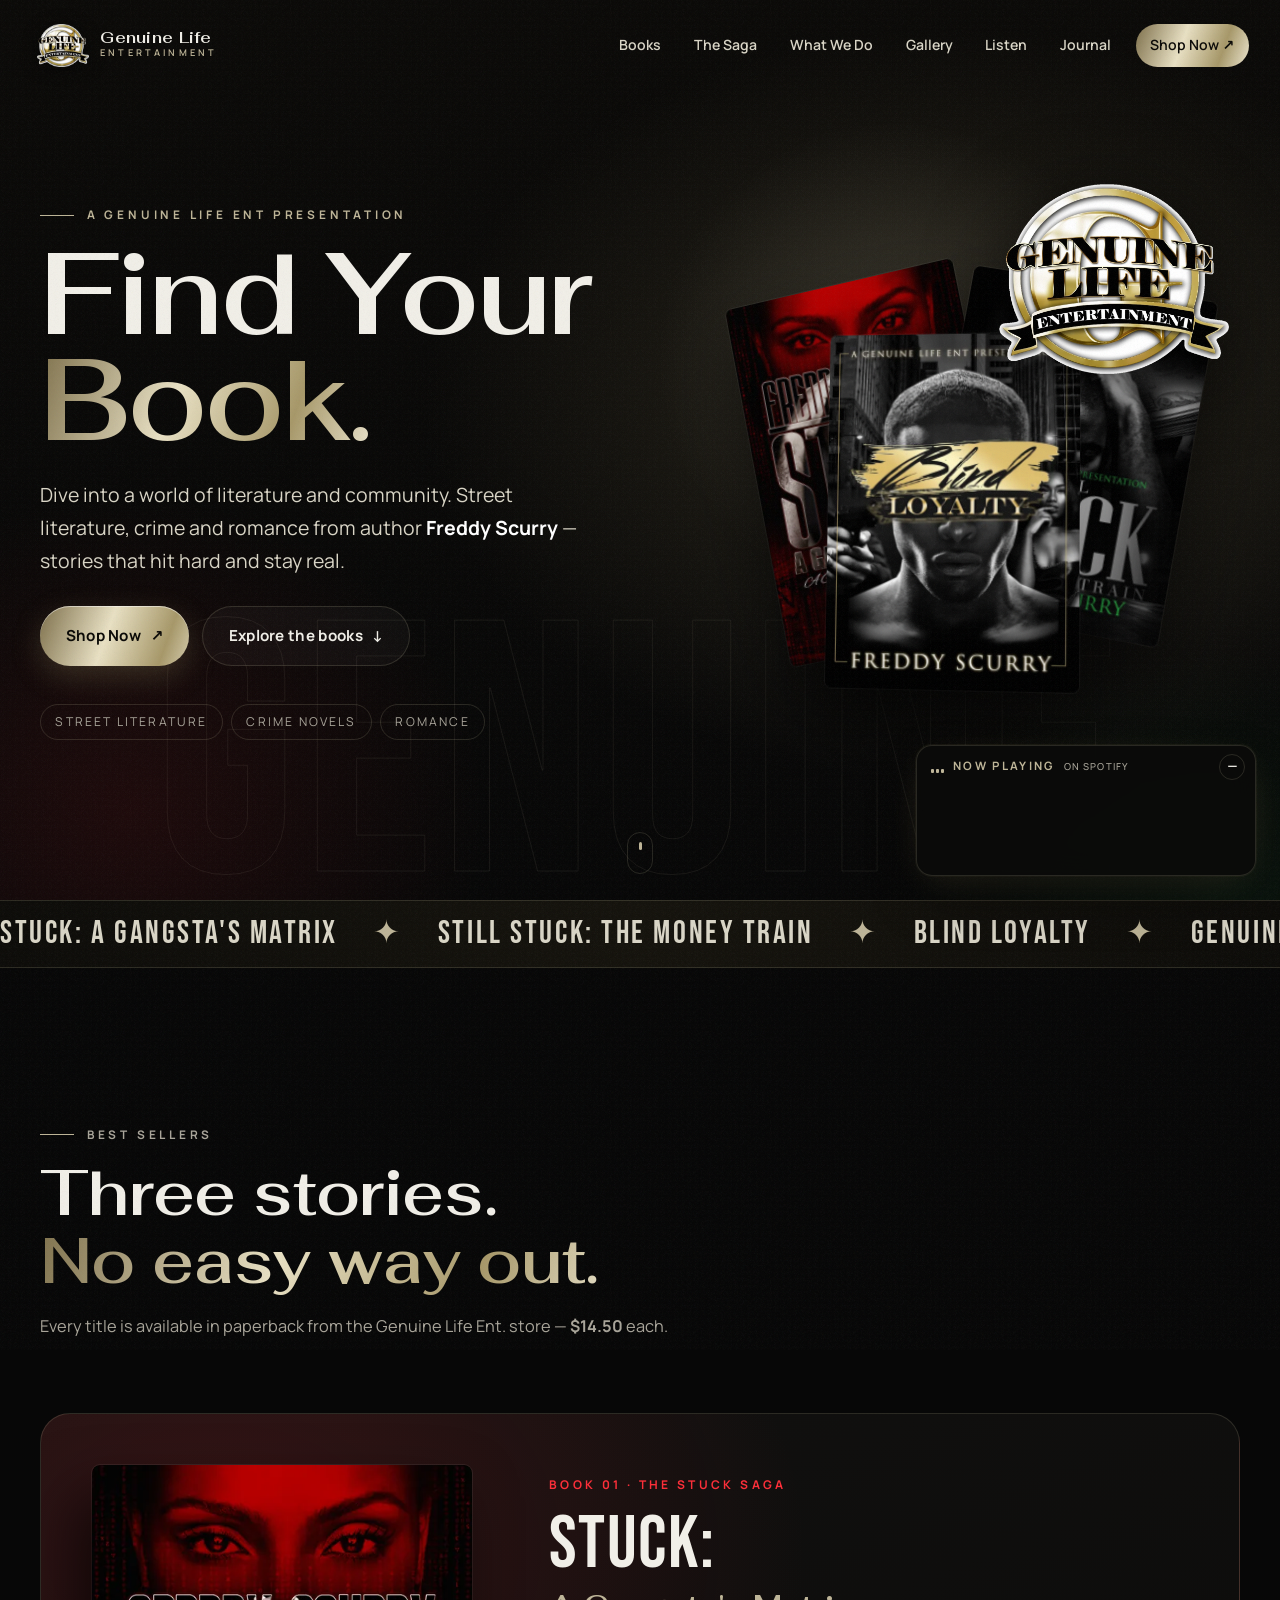
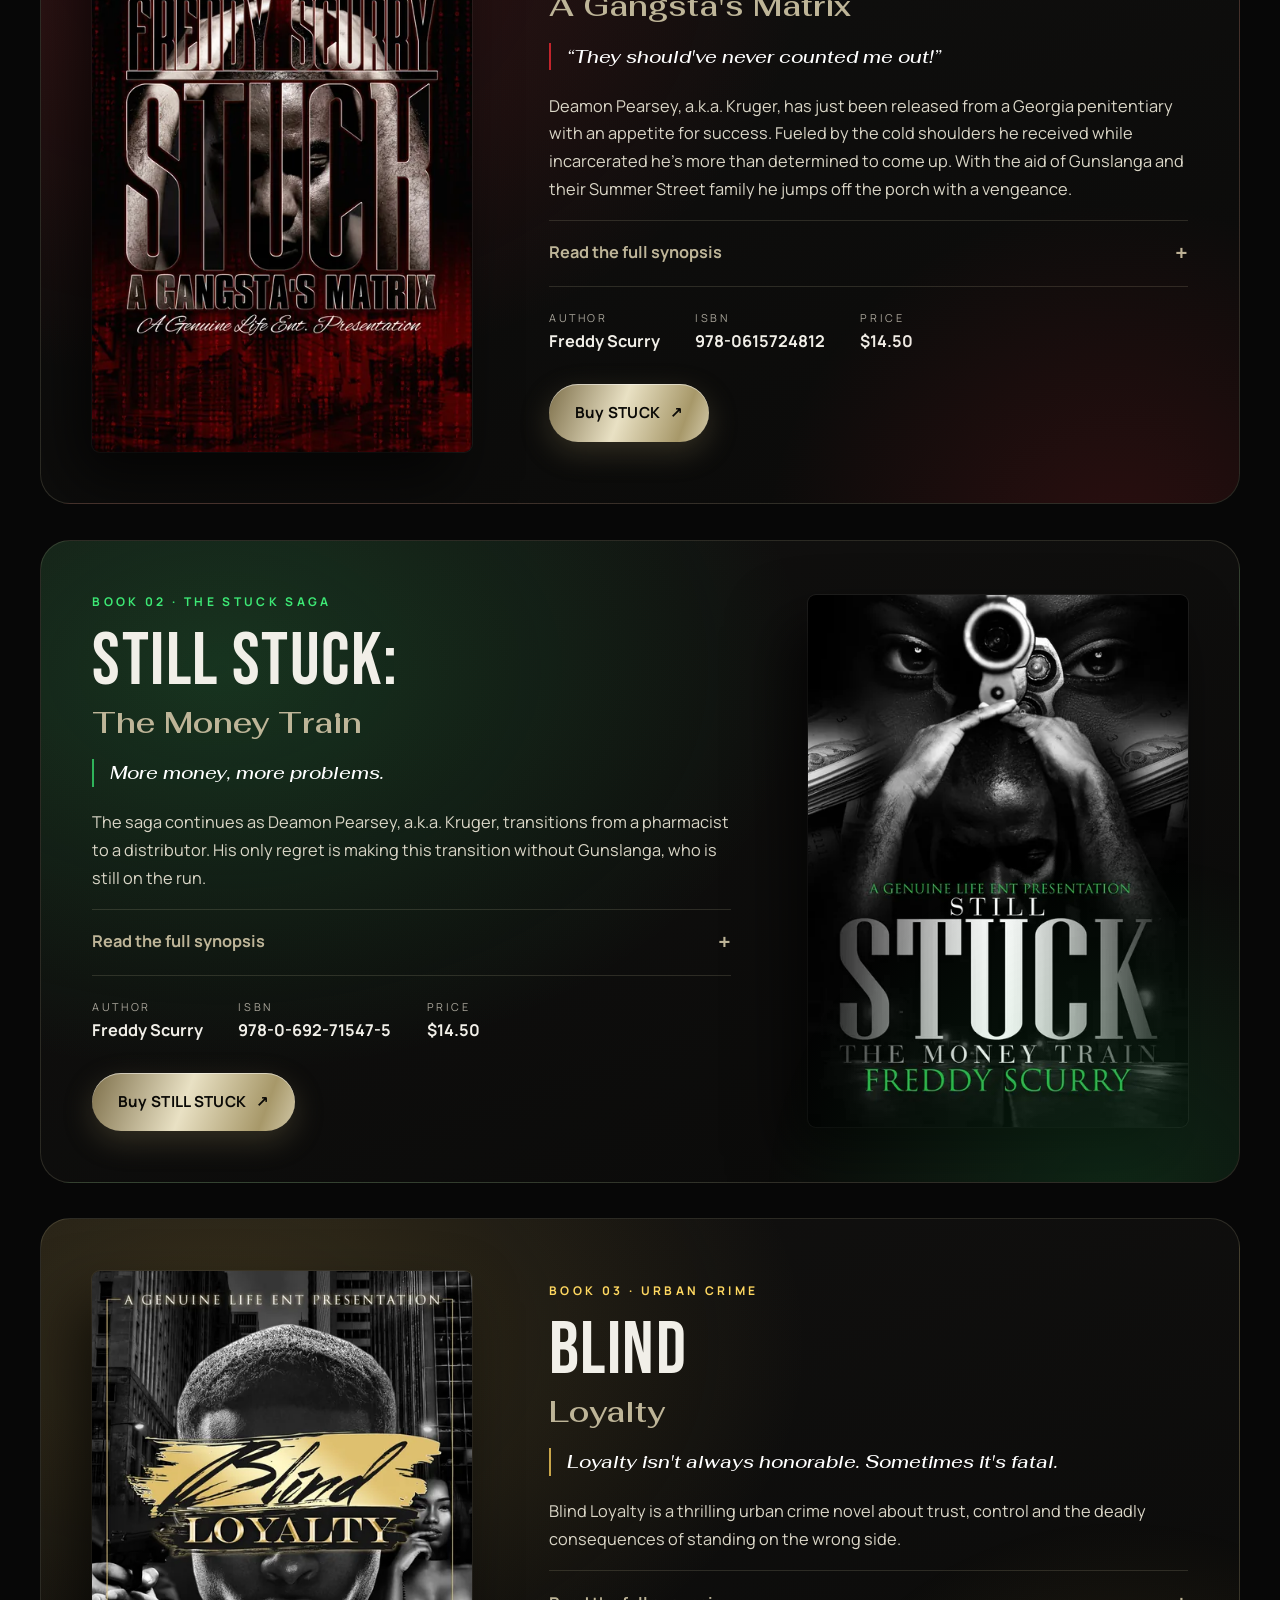
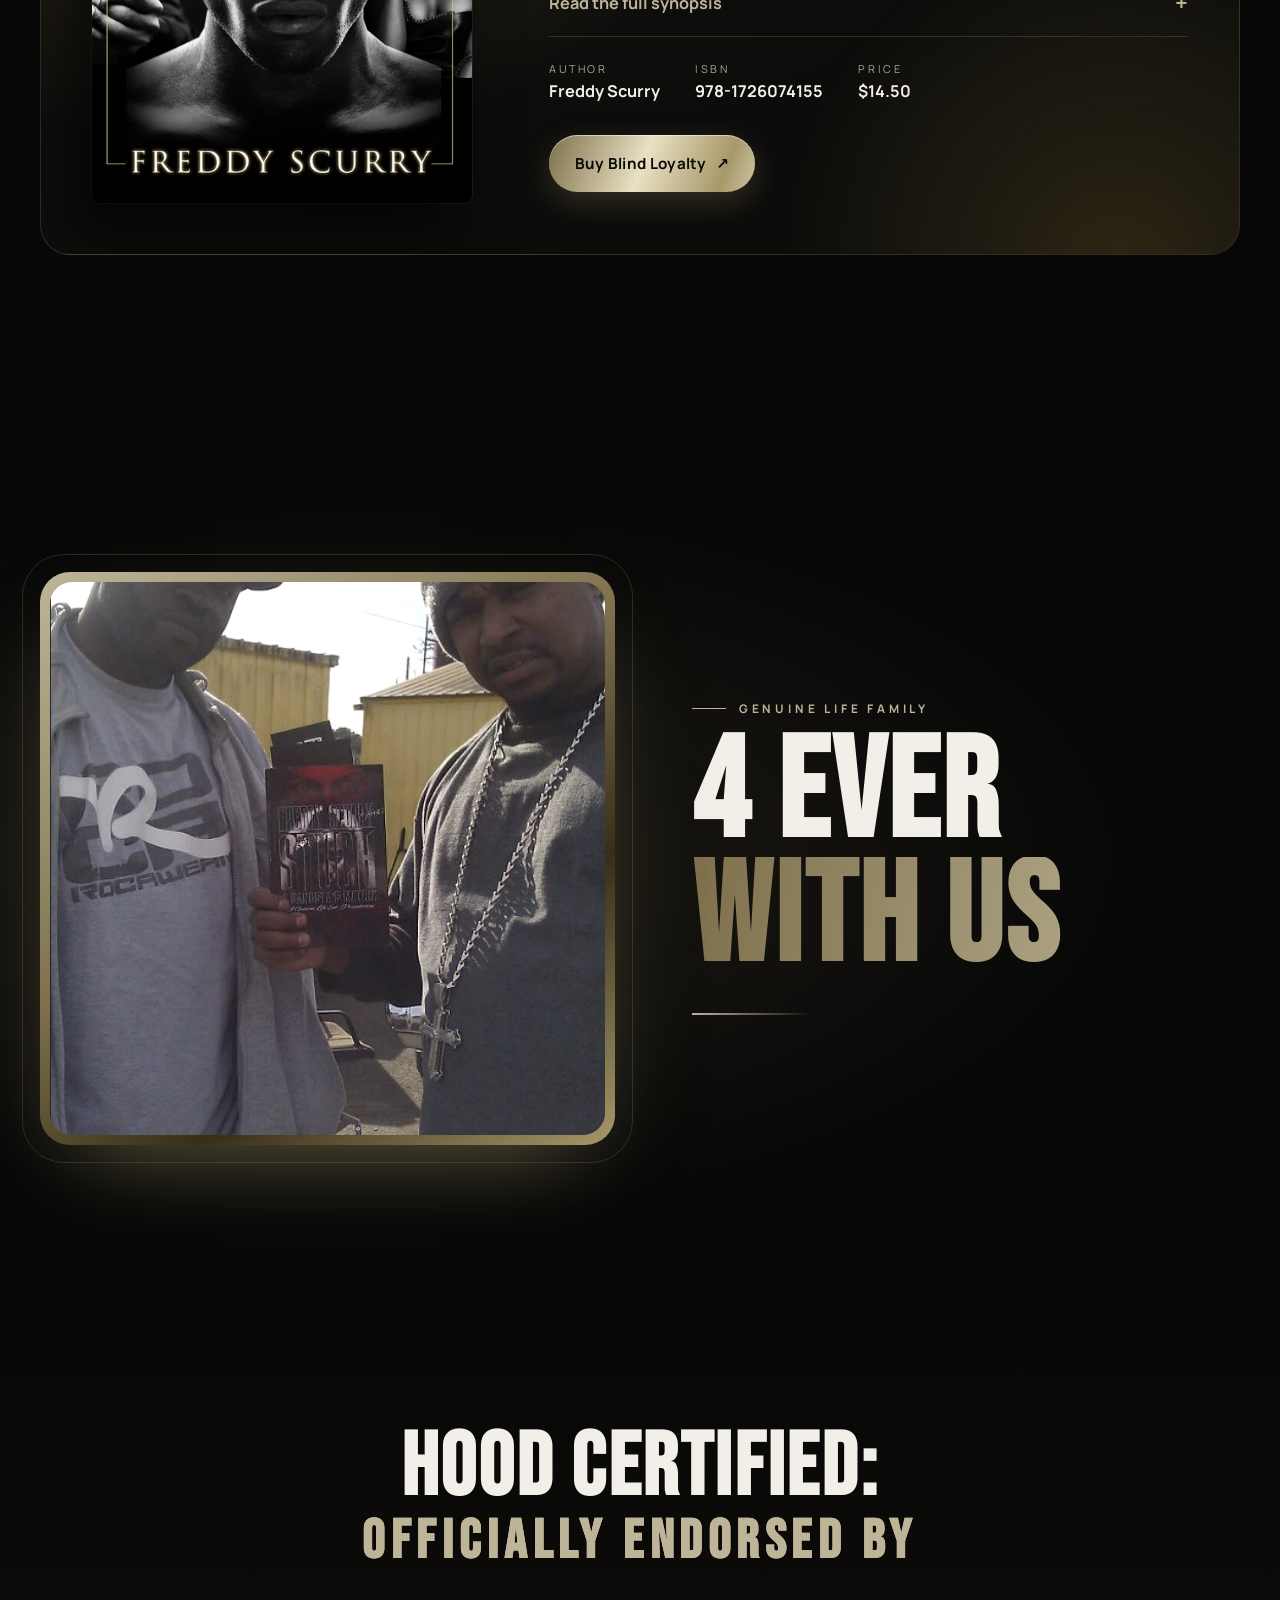
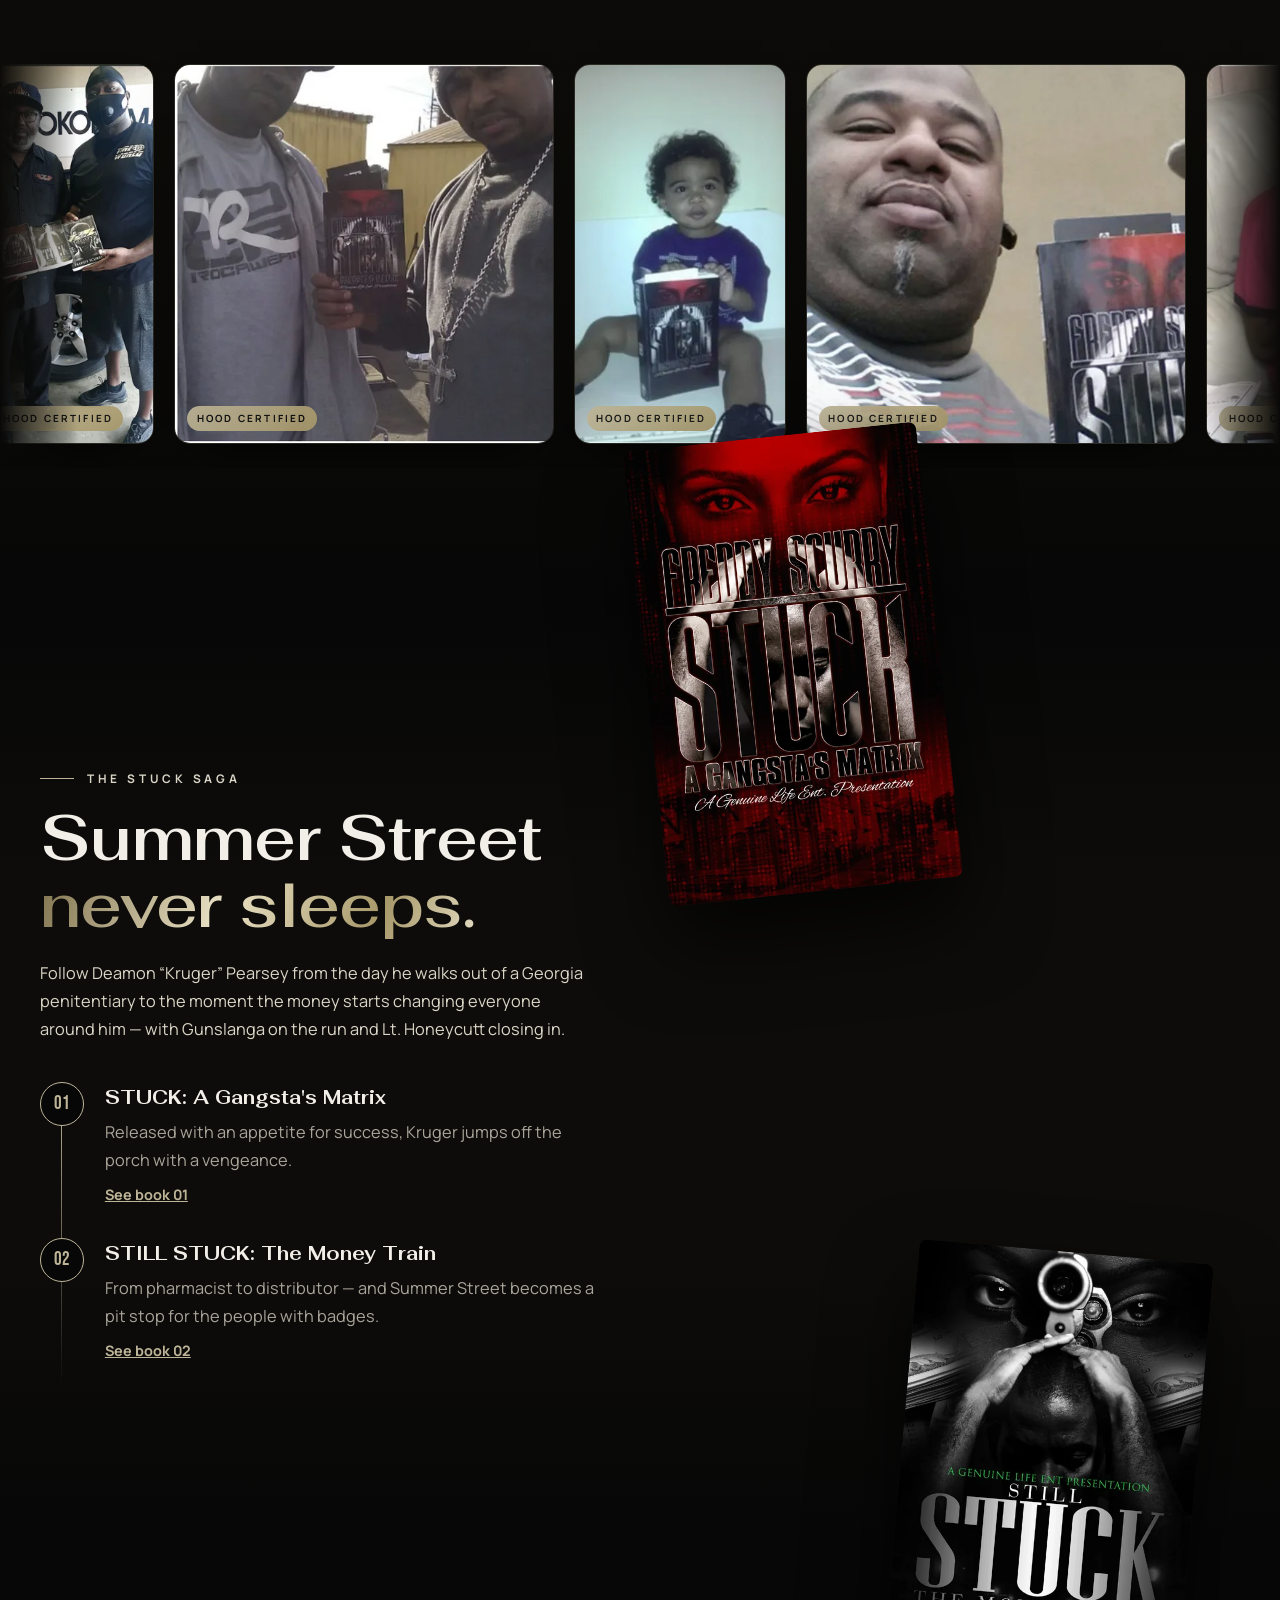
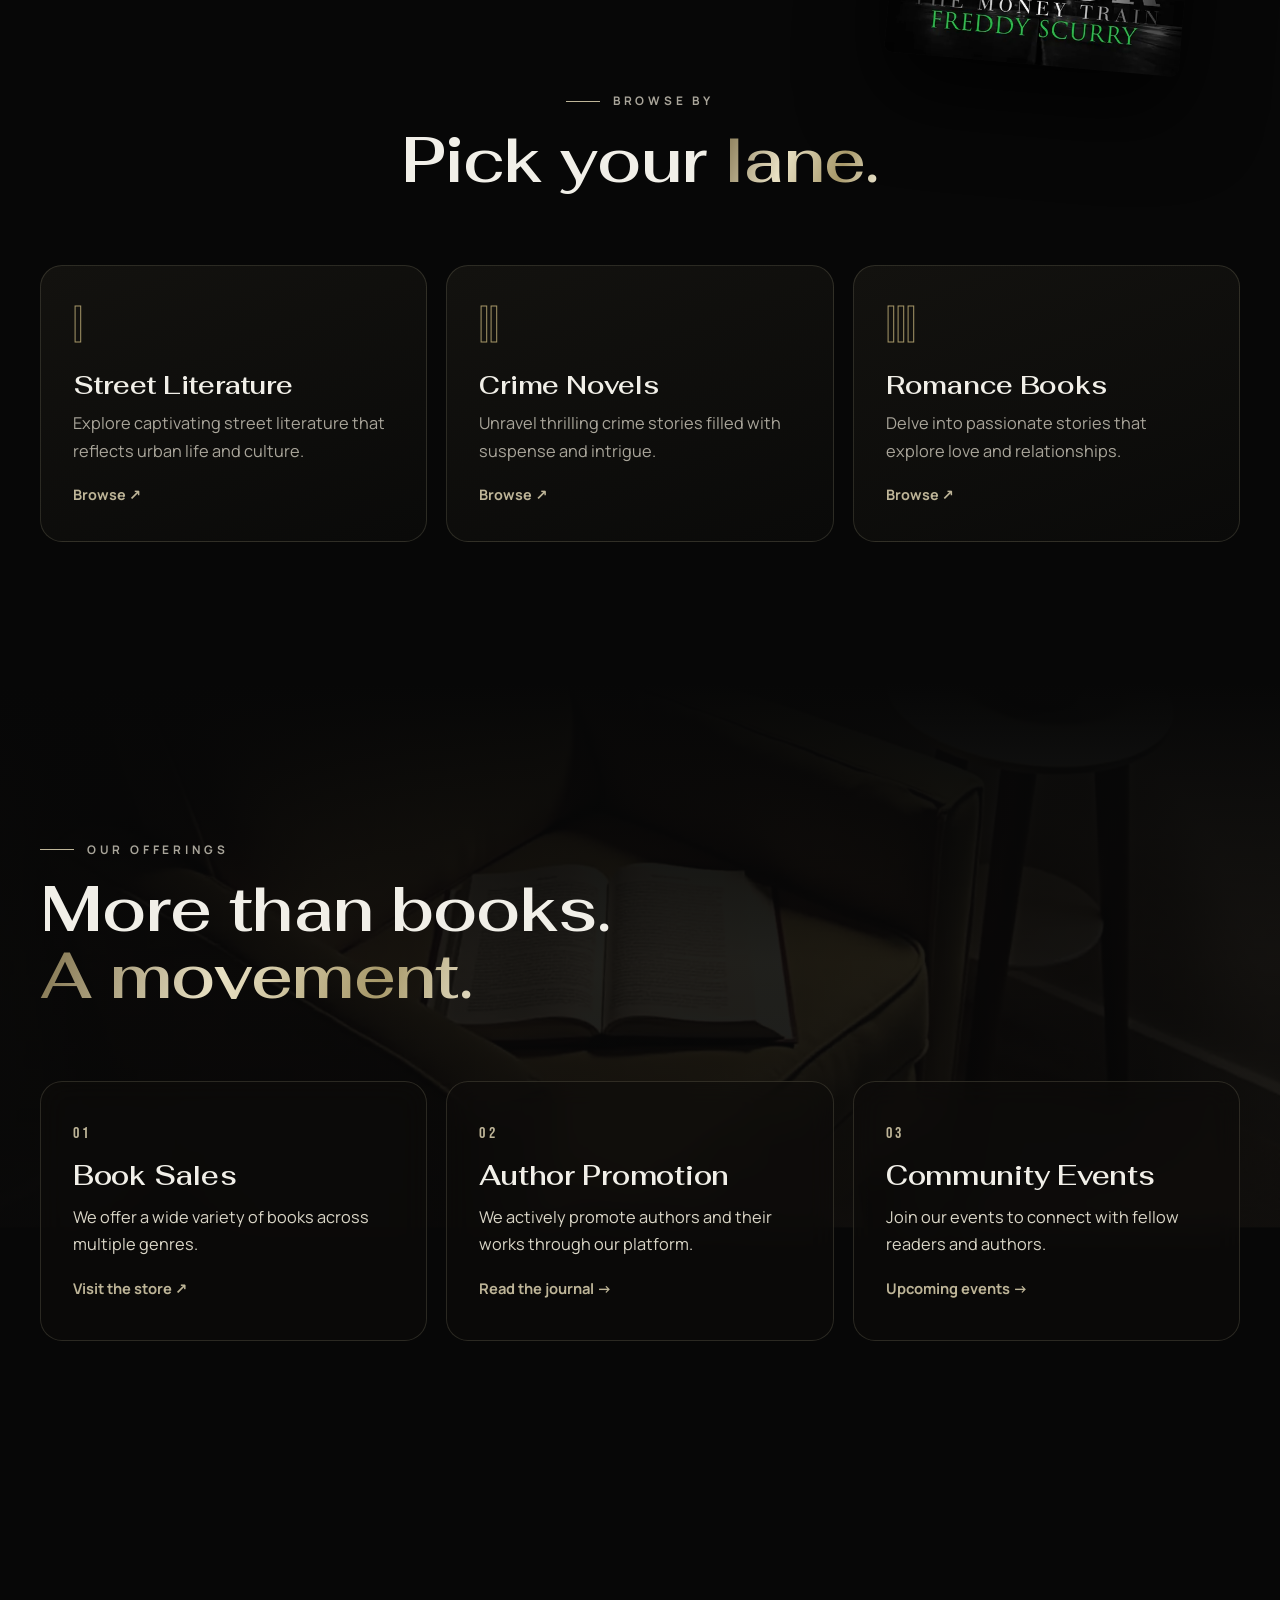
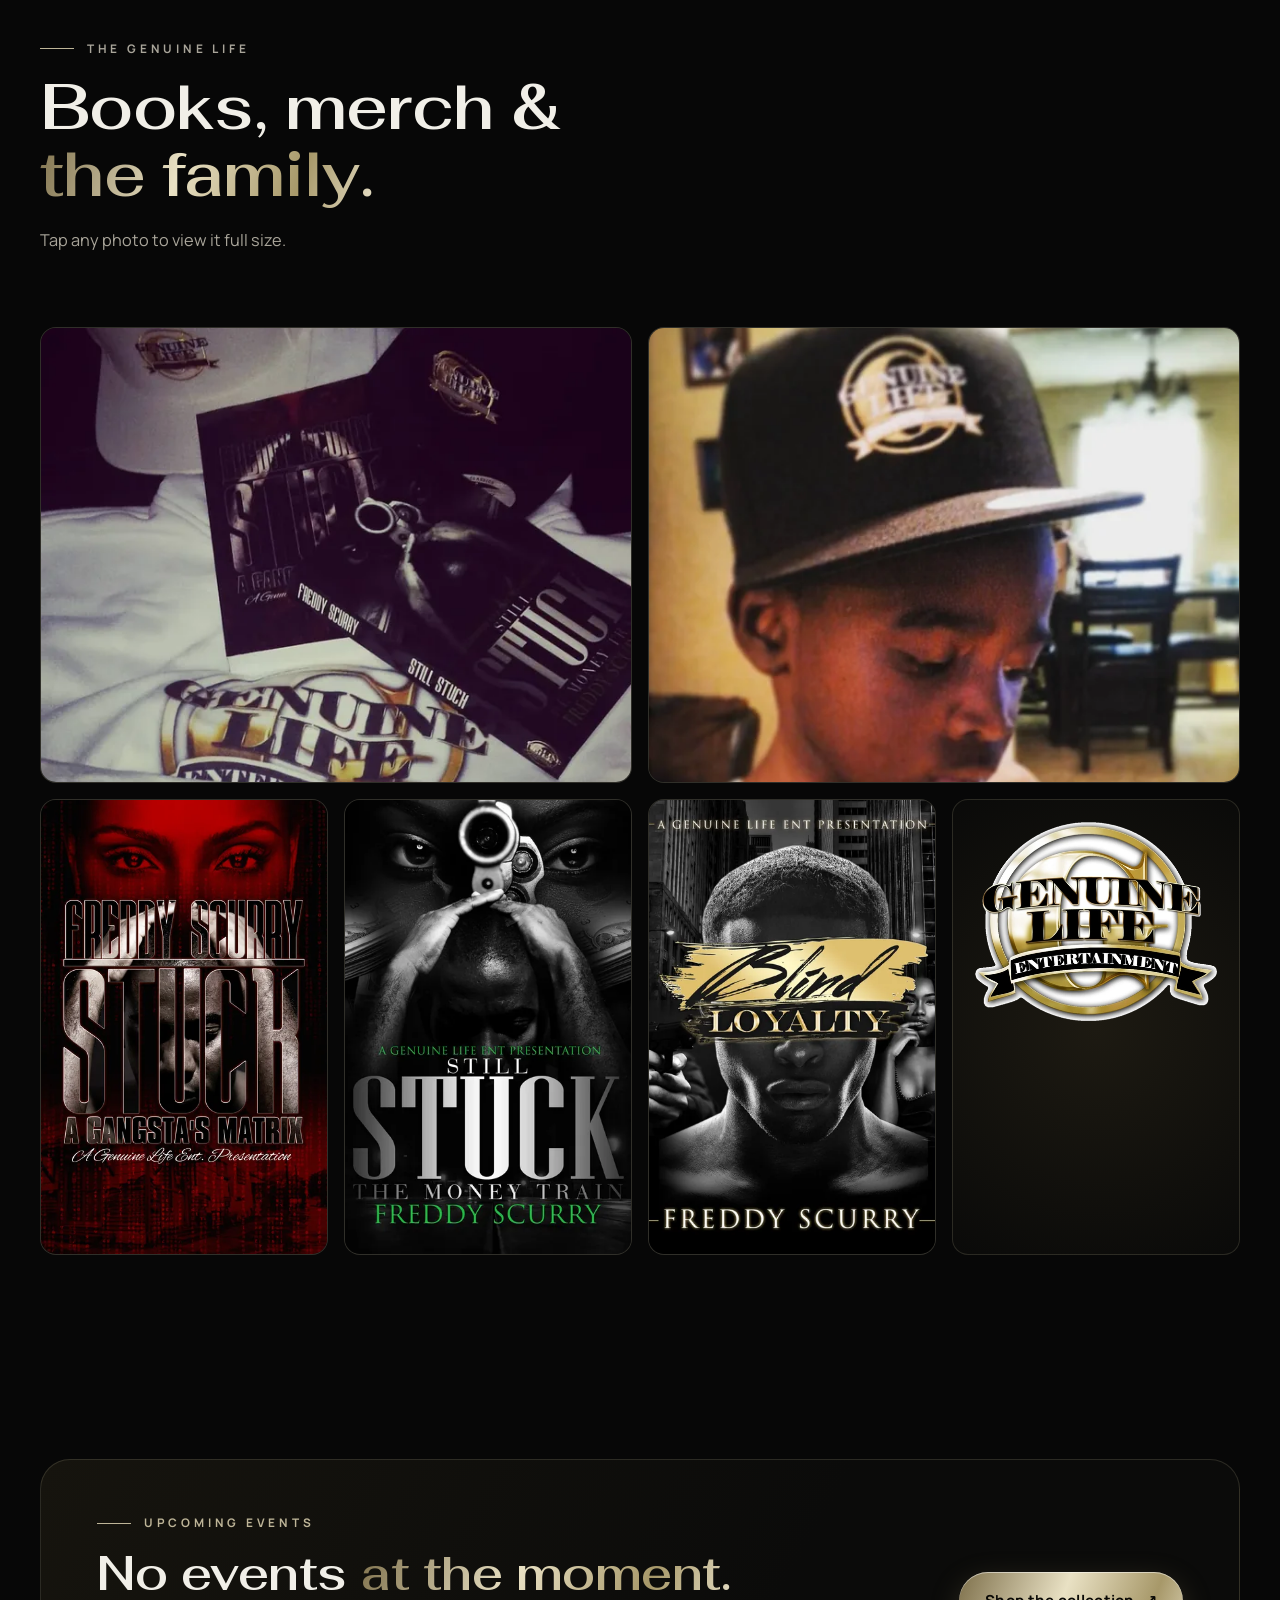
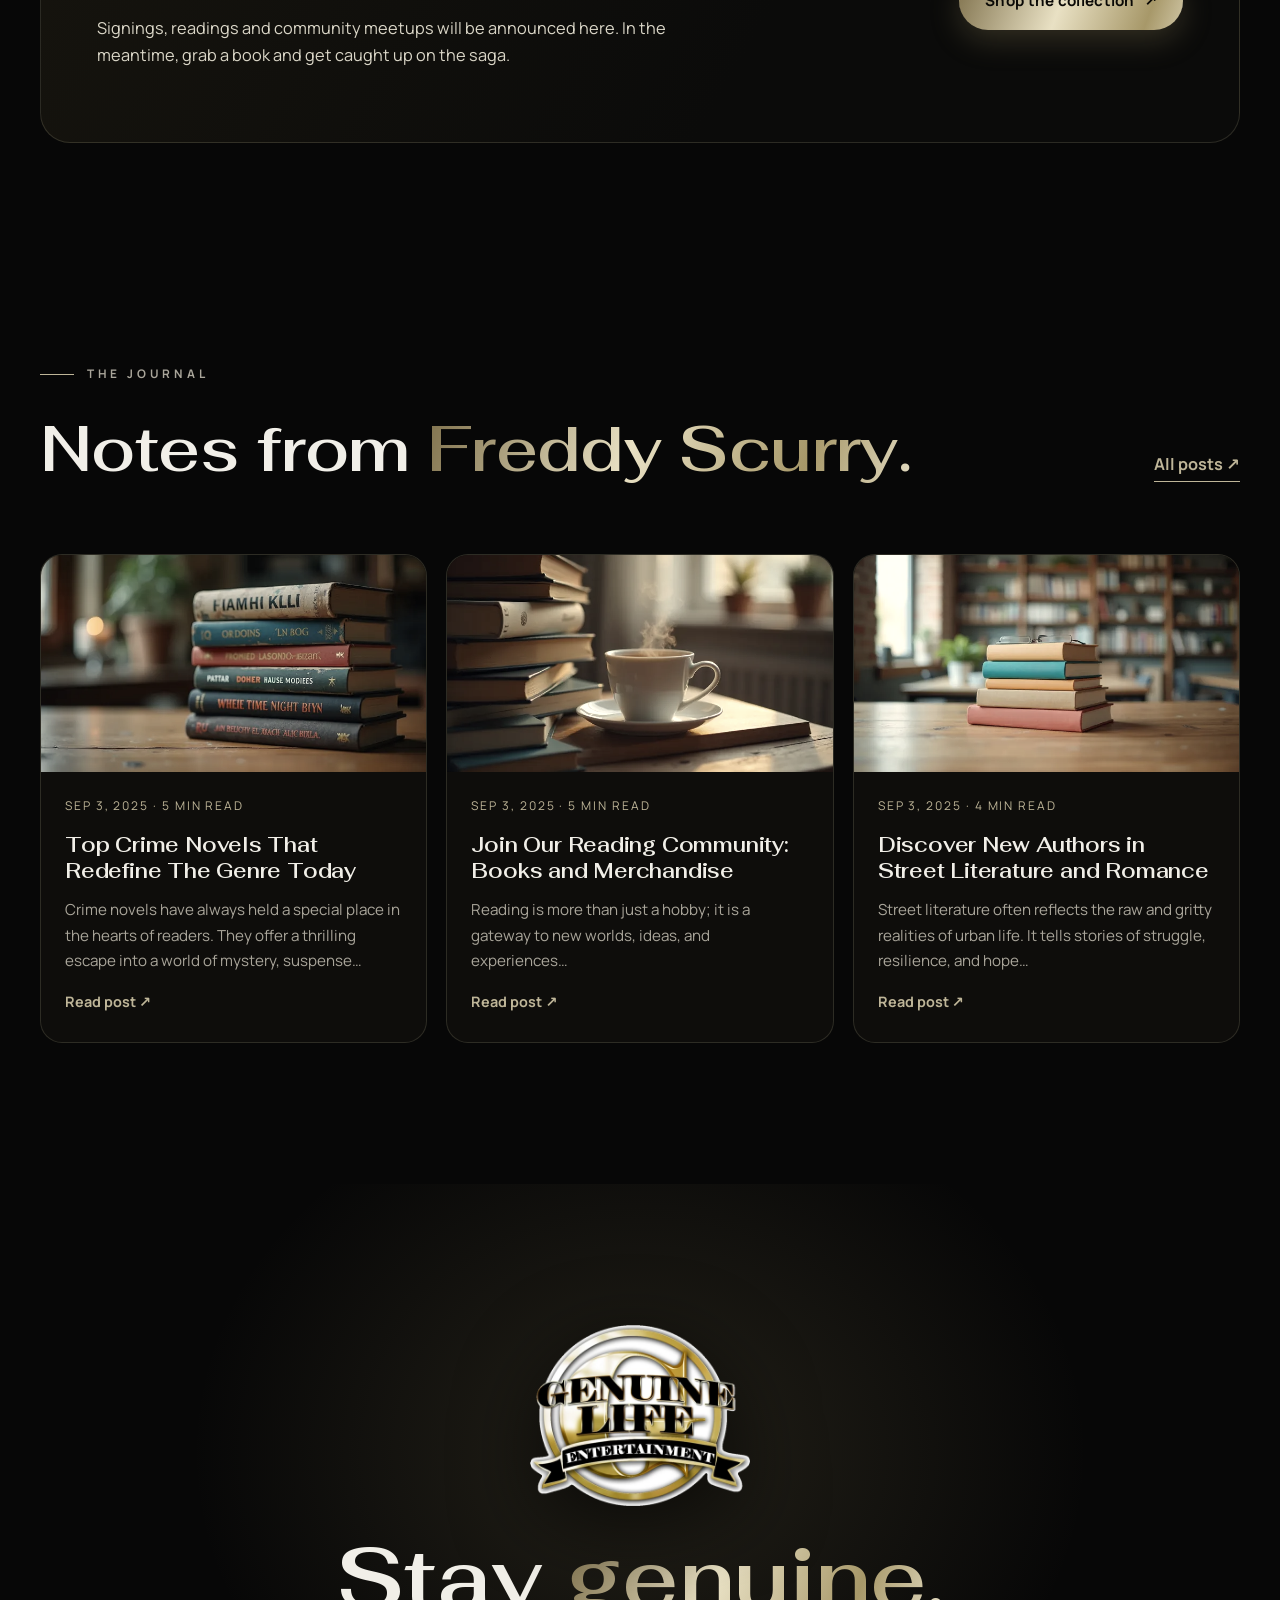
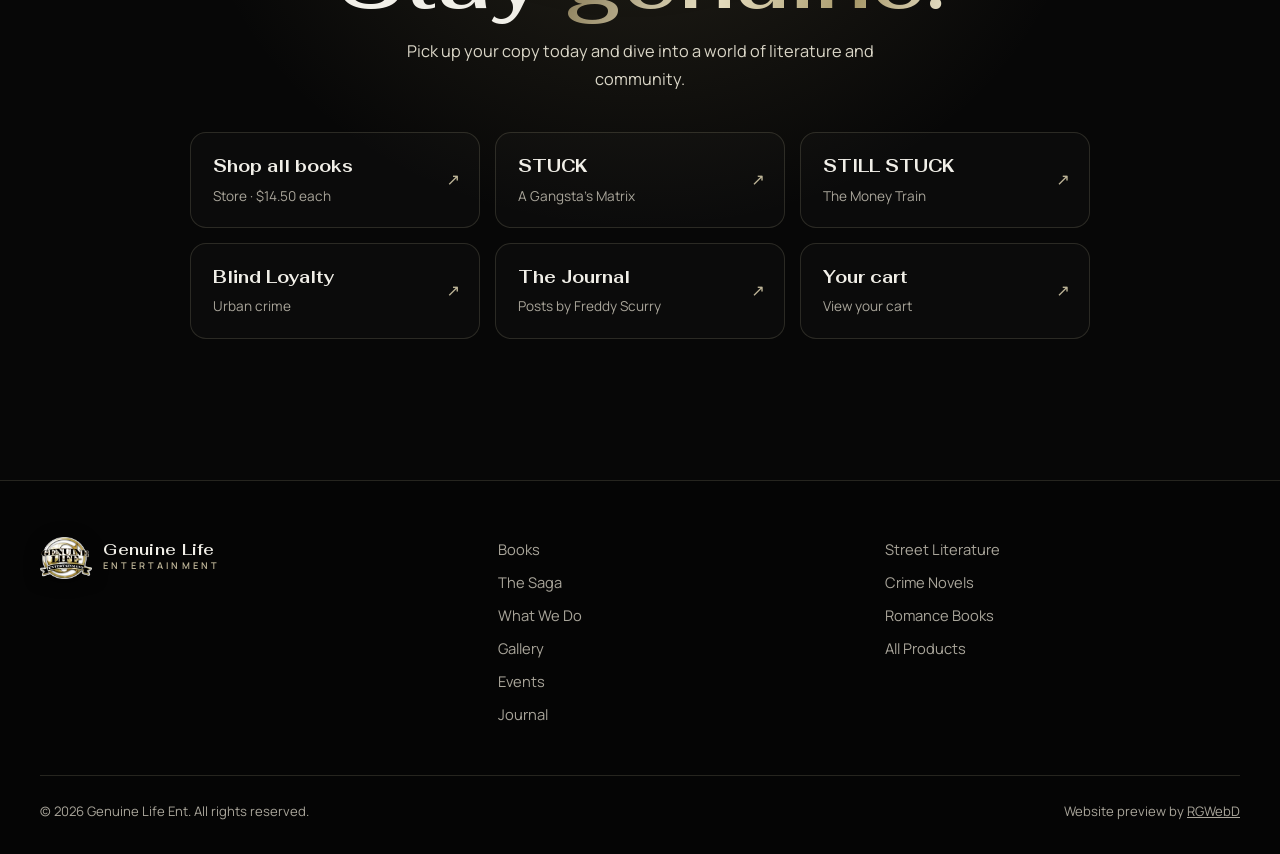
==== commit c7179c8d: "Add Hood Certified endorsement gallery" ====
--- a/index.html
+++ b/index.html
@@ -148,6 +148,46 @@
   </div>
 </section>
 
+<section class="endorse section" id="endorsed" aria-labelledby="endorse-title">
+  <div class="wrap section-head center reveal">
+    <h2 id="endorse-title"><span>Hood Certified:</span> <em>Officially Endorsed By</em></h2>
+  </div>
+  <div class="endorse-rail" tabindex="0" aria-label="Endorsement photos, scroll sideways">
+    <div class="endorse-track">
+      <div class="endorse-set">
+        <a class="lb endorse-card" href="assets/endorse/e01.webp" data-i="0" data-caption="Hood Certified"><img src="assets/endorse/e01-t.webp" width="237" height="520" alt="Two men holding all three Freddy Scurry books: STUCK, STILL STUCK and Blind Loyalty" loading="lazy" decoding="async"></a>
+        <a class="lb endorse-card" href="assets/endorse/e02.webp" data-i="1" data-caption="Hood Certified"><img src="assets/endorse/e02-t.webp" width="519" height="520" alt="Two men, one holding up a copy of STUCK" loading="lazy" decoding="async"></a>
+        <a class="lb endorse-card" href="assets/endorse/e03.webp" data-i="2" data-caption="Hood Certified"><img src="assets/endorse/e03-t.webp" width="289" height="520" alt="A little reader with a copy of STUCK" loading="lazy" decoding="async"></a>
+        <a class="lb endorse-card" href="assets/endorse/e04.webp" data-i="3" data-caption="Hood Certified"><img src="assets/endorse/e04-t.webp" width="521" height="520" alt="Reader holding a copy of Freddy Scurry's STUCK" loading="lazy" decoding="async"></a>
+        <a class="lb endorse-card" href="assets/endorse/e05.webp" data-i="4" data-caption="Hood Certified"><img src="assets/endorse/e05-t.webp" width="519" height="520" alt="Reader on a couch with a puppy and a copy of STUCK" loading="lazy" decoding="async"></a>
+        <a class="lb endorse-card" href="assets/endorse/e06.webp" data-i="5" data-caption="Hood Certified"><img src="assets/endorse/e06-t.webp" width="519" height="520" alt="Reader holding a copy of Freddy Scurry's STUCK" loading="lazy" decoding="async"></a>
+        <a class="lb endorse-card" href="assets/endorse/e07.webp" data-i="6" data-caption="Hood Certified"><img src="assets/endorse/e07-t.webp" width="524" height="520" alt="Reader holding a copy of Freddy Scurry's STUCK" loading="lazy" decoding="async"></a>
+        <a class="lb endorse-card" href="assets/endorse/e08.webp" data-i="7" data-caption="Hood Certified"><img src="assets/endorse/e08-t.webp" width="392" height="520" alt="Reader holding STUCK by a pool" loading="lazy" decoding="async"></a>
+        <a class="lb endorse-card" href="assets/endorse/e09.webp" data-i="8" data-caption="Hood Certified"><img src="assets/endorse/e09-t.webp" width="289" height="520" alt="Supporter holding the STUCK debut street novel poster" loading="lazy" decoding="async"></a>
+        <a class="lb endorse-card" href="assets/endorse/e10.webp" data-i="9" data-caption="Hood Certified"><img src="assets/endorse/e10-t.webp" width="391" height="520" alt="STUCK: A Gangsta's Matrix held up in a car" loading="lazy" decoding="async"></a>
+        <a class="lb endorse-card" href="assets/endorse/e11.webp" data-i="10" data-caption="Hood Certified"><img src="assets/endorse/e11-t.webp" width="392" height="520" alt="Reader holding a copy of Freddy Scurry's STUCK" loading="lazy" decoding="async"></a>
+        <a class="lb endorse-card" href="assets/endorse/e12.webp" data-i="11" data-caption="Hood Certified"><img src="assets/endorse/e12-t.webp" width="512" height="520" alt="Reader holding a copy of Freddy Scurry's STUCK" loading="lazy" decoding="async"></a>
+        <a class="lb endorse-card" href="assets/endorse/e13.webp" data-i="12" data-caption="Hood Certified"><img src="assets/endorse/e13-t.webp" width="390" height="520" alt="Three supporters together, one holding STUCK" loading="lazy" decoding="async"></a>
+      </div>
+      <div class="endorse-set" aria-hidden="true">
+        <a class="lb endorse-card" href="assets/endorse/e01.webp" data-i="0" data-caption="Hood Certified" tabindex="-1"><img src="assets/endorse/e01-t.webp" width="237" height="520" alt="" loading="lazy" decoding="async"></a>
+        <a class="lb endorse-card" href="assets/endorse/e02.webp" data-i="1" data-caption="Hood Certified" tabindex="-1"><img src="assets/endorse/e02-t.webp" width="519" height="520" alt="" loading="lazy" decoding="async"></a>
+        <a class="lb endorse-card" href="assets/endorse/e03.webp" data-i="2" data-caption="Hood Certified" tabindex="-1"><img src="assets/endorse/e03-t.webp" width="289" height="520" alt="" loading="lazy" decoding="async"></a>
+        <a class="lb endorse-card" href="assets/endorse/e04.webp" data-i="3" data-caption="Hood Certified" tabindex="-1"><img src="assets/endorse/e04-t.webp" width="521" height="520" alt="" loading="lazy" decoding="async"></a>
+        <a class="lb endorse-card" href="assets/endorse/e05.webp" data-i="4" data-caption="Hood Certified" tabindex="-1"><img src="assets/endorse/e05-t.webp" width="519" height="520" alt="" loading="lazy" decoding="async"></a>
+        <a class="lb endorse-card" href="assets/endorse/e06.webp" data-i="5" data-caption="Hood Certified" tabindex="-1"><img src="assets/endorse/e06-t.webp" width="519" height="520" alt="" loading="lazy" decoding="async"></a>
+        <a class="lb endorse-card" href="assets/endorse/e07.webp" data-i="6" data-caption="Hood Certified" tabindex="-1"><img src="assets/endorse/e07-t.webp" width="524" height="520" alt="" loading="lazy" decoding="async"></a>
+        <a class="lb endorse-card" href="assets/endorse/e08.webp" data-i="7" data-caption="Hood Certified" tabindex="-1"><img src="assets/endorse/e08-t.webp" width="392" height="520" alt="" loading="lazy" decoding="async"></a>
+        <a class="lb endorse-card" href="assets/endorse/e09.webp" data-i="8" data-caption="Hood Certified" tabindex="-1"><img src="assets/endorse/e09-t.webp" width="289" height="520" alt="" loading="lazy" decoding="async"></a>
+        <a class="lb endorse-card" href="assets/endorse/e10.webp" data-i="9" data-caption="Hood Certified" tabindex="-1"><img src="assets/endorse/e10-t.webp" width="391" height="520" alt="" loading="lazy" decoding="async"></a>
+        <a class="lb endorse-card" href="assets/endorse/e11.webp" data-i="10" data-caption="Hood Certified" tabindex="-1"><img src="assets/endorse/e11-t.webp" width="392" height="520" alt="" loading="lazy" decoding="async"></a>
+        <a class="lb endorse-card" href="assets/endorse/e12.webp" data-i="11" data-caption="Hood Certified" tabindex="-1"><img src="assets/endorse/e12-t.webp" width="512" height="520" alt="" loading="lazy" decoding="async"></a>
+        <a class="lb endorse-card" href="assets/endorse/e13.webp" data-i="12" data-caption="Hood Certified" tabindex="-1"><img src="assets/endorse/e13-t.webp" width="390" height="520" alt="" loading="lazy" decoding="async"></a>
+      </div>
+    </div>
+  </div>
+</section>
+
 <section class="saga section" id="saga" aria-labelledby="saga-title">
   <div class="wrap saga-grid">
     <div class="saga-copy reveal">
--- a/style.css
+++ b/style.css
@@ -327,3 +327,23 @@
 @keyframes foreverShine{0%,100%{background-position:100% 0}50%{background-position:0 0}}
 @media (max-width:820px){.forever-grid{grid-template-columns:1fr}.forever-copy{text-align:center}.forever-copy .eyebrow{justify-content:center}.forever-rule{margin-inline:auto}}
 @media (prefers-reduced-motion:reduce){.forever-copy h2 em{animation:none}}
+
+/* Hood Certified endorsement rail */
+.endorse{overflow:hidden;background:linear-gradient(180deg,var(--ink),#0d0c09 50%,var(--ink))}
+.endorse .section-head h2{font-family:var(--impact);letter-spacing:.03em;font-size:clamp(2.6rem,7vw,5.5rem);line-height:.95}
+.endorse .section-head h2 em{font-style:normal;color:var(--gold)}
+.endorse .eyebrow{font-size:.9rem;color:var(--gold)}
+.endorse-rail{position:relative;overflow-x:auto;scrollbar-width:none;-webkit-mask:linear-gradient(90deg,transparent,#000 6%,#000 94%,transparent);mask:linear-gradient(90deg,transparent,#000 6%,#000 94%,transparent);cursor:grab}
+.endorse-rail::-webkit-scrollbar{display:none}
+.endorse-rail.dragging{cursor:grabbing}
+.endorse-track{display:flex;width:max-content}
+.endorse-set{display:flex;gap:1.25rem;padding:1.5rem .625rem}
+.endorse-card{flex:none;height:clamp(240px,34vw,380px);border-radius:16px;overflow:hidden;position:relative;border:1px solid var(--line);box-shadow:0 24px 50px -24px rgba(0,0,0,.9);transition:transform .5s ease,box-shadow .5s,border-color .5s}
+.endorse-card img{height:100%;width:auto;display:block;filter:saturate(.92);transition:transform .8s ease,filter .5s;-webkit-user-drag:none;user-select:none}
+.endorse-card::after{content:"Hood Certified";position:absolute;left:.75rem;bottom:.75rem;font:700 .62rem/1 var(--body);letter-spacing:.22em;text-transform:uppercase;color:#0b0b0a;background:linear-gradient(135deg,var(--gold),var(--gold2));padding:.45rem .6rem;border-radius:999px;opacity:.92}
+.endorse-card:hover,.endorse-card:focus-visible{transform:translateY(-8px) rotate(-.6deg);border-color:var(--gold);box-shadow:0 30px 60px -22px rgba(167,152,105,.55)}
+.endorse-card:hover img{transform:scale(1.05);filter:saturate(1.05)}
+.endorse .section-head{max-width:none}
+.endorse .section-head h2 span,.endorse .section-head h2 em{display:block}
+.endorse .section-head h2 em{font-size:.62em;letter-spacing:.12em;margin-top:.35rem}
+.endorse-card::after{white-space:nowrap}
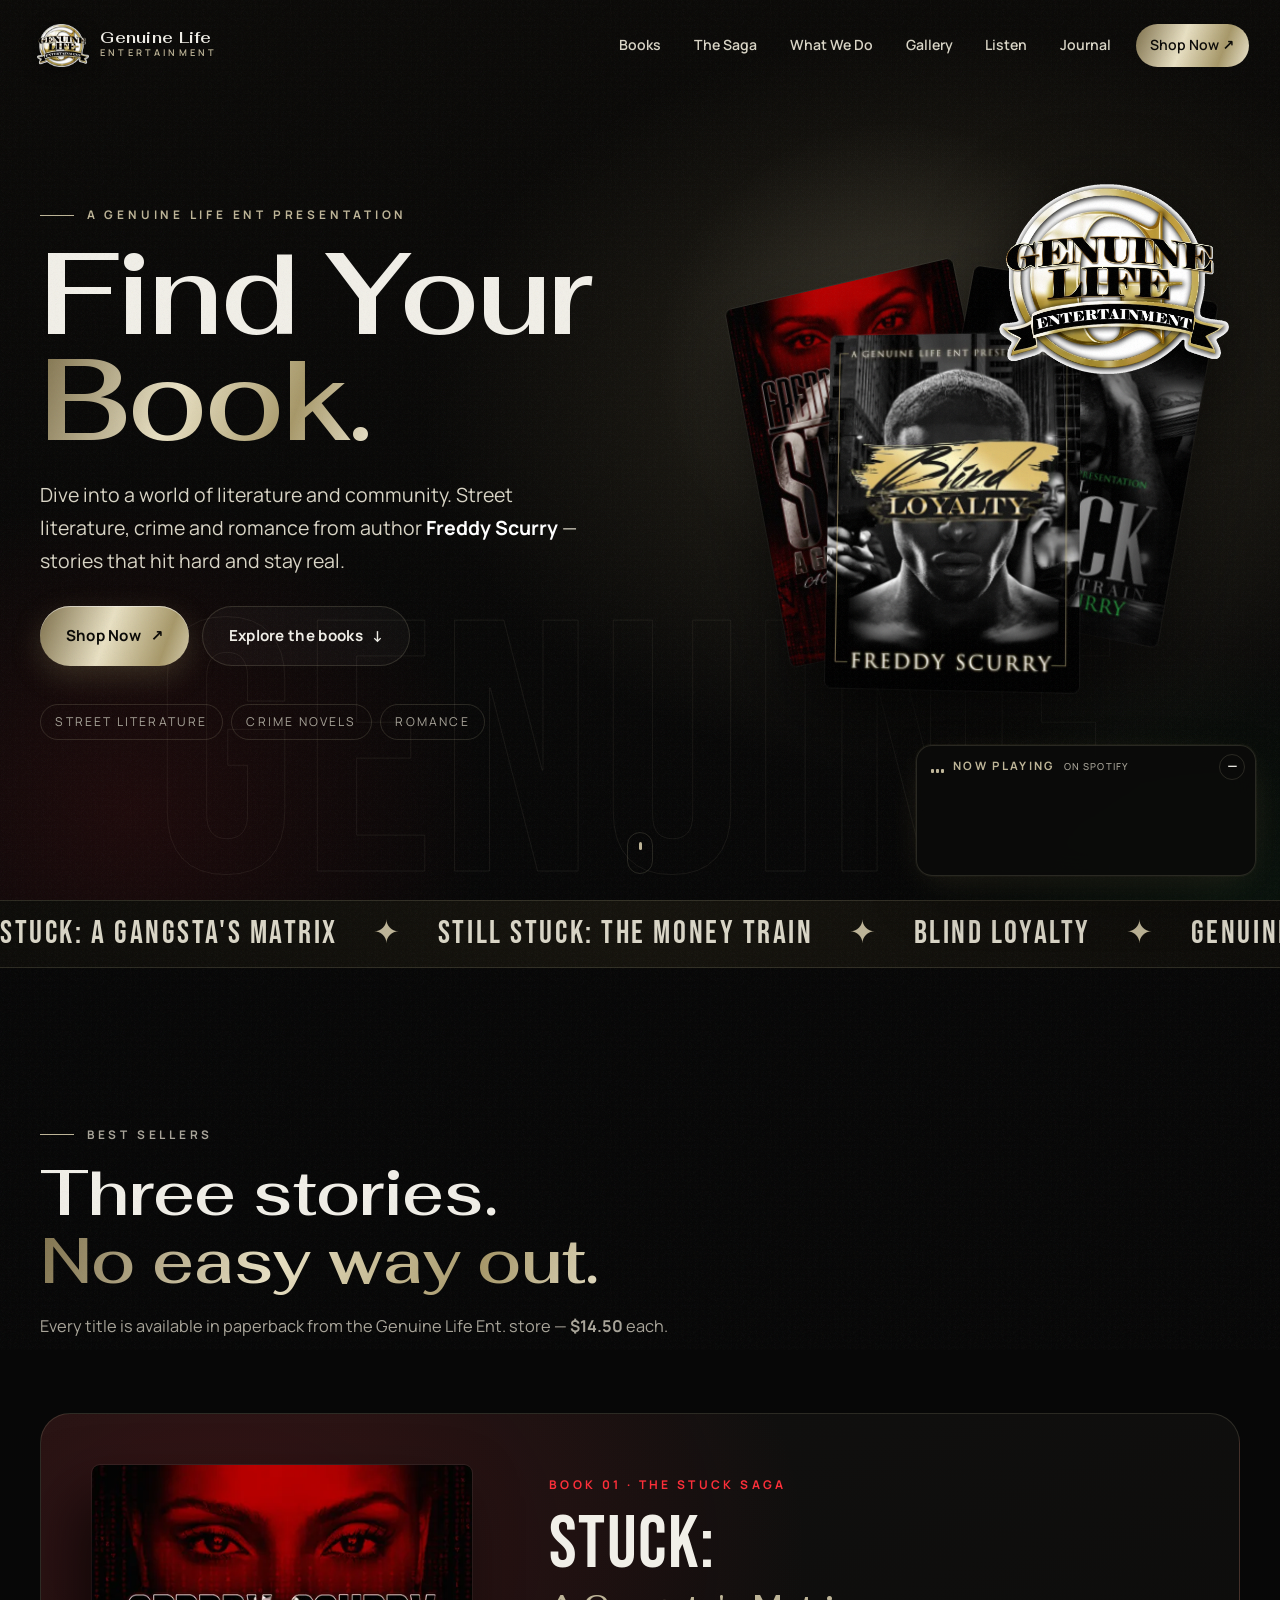
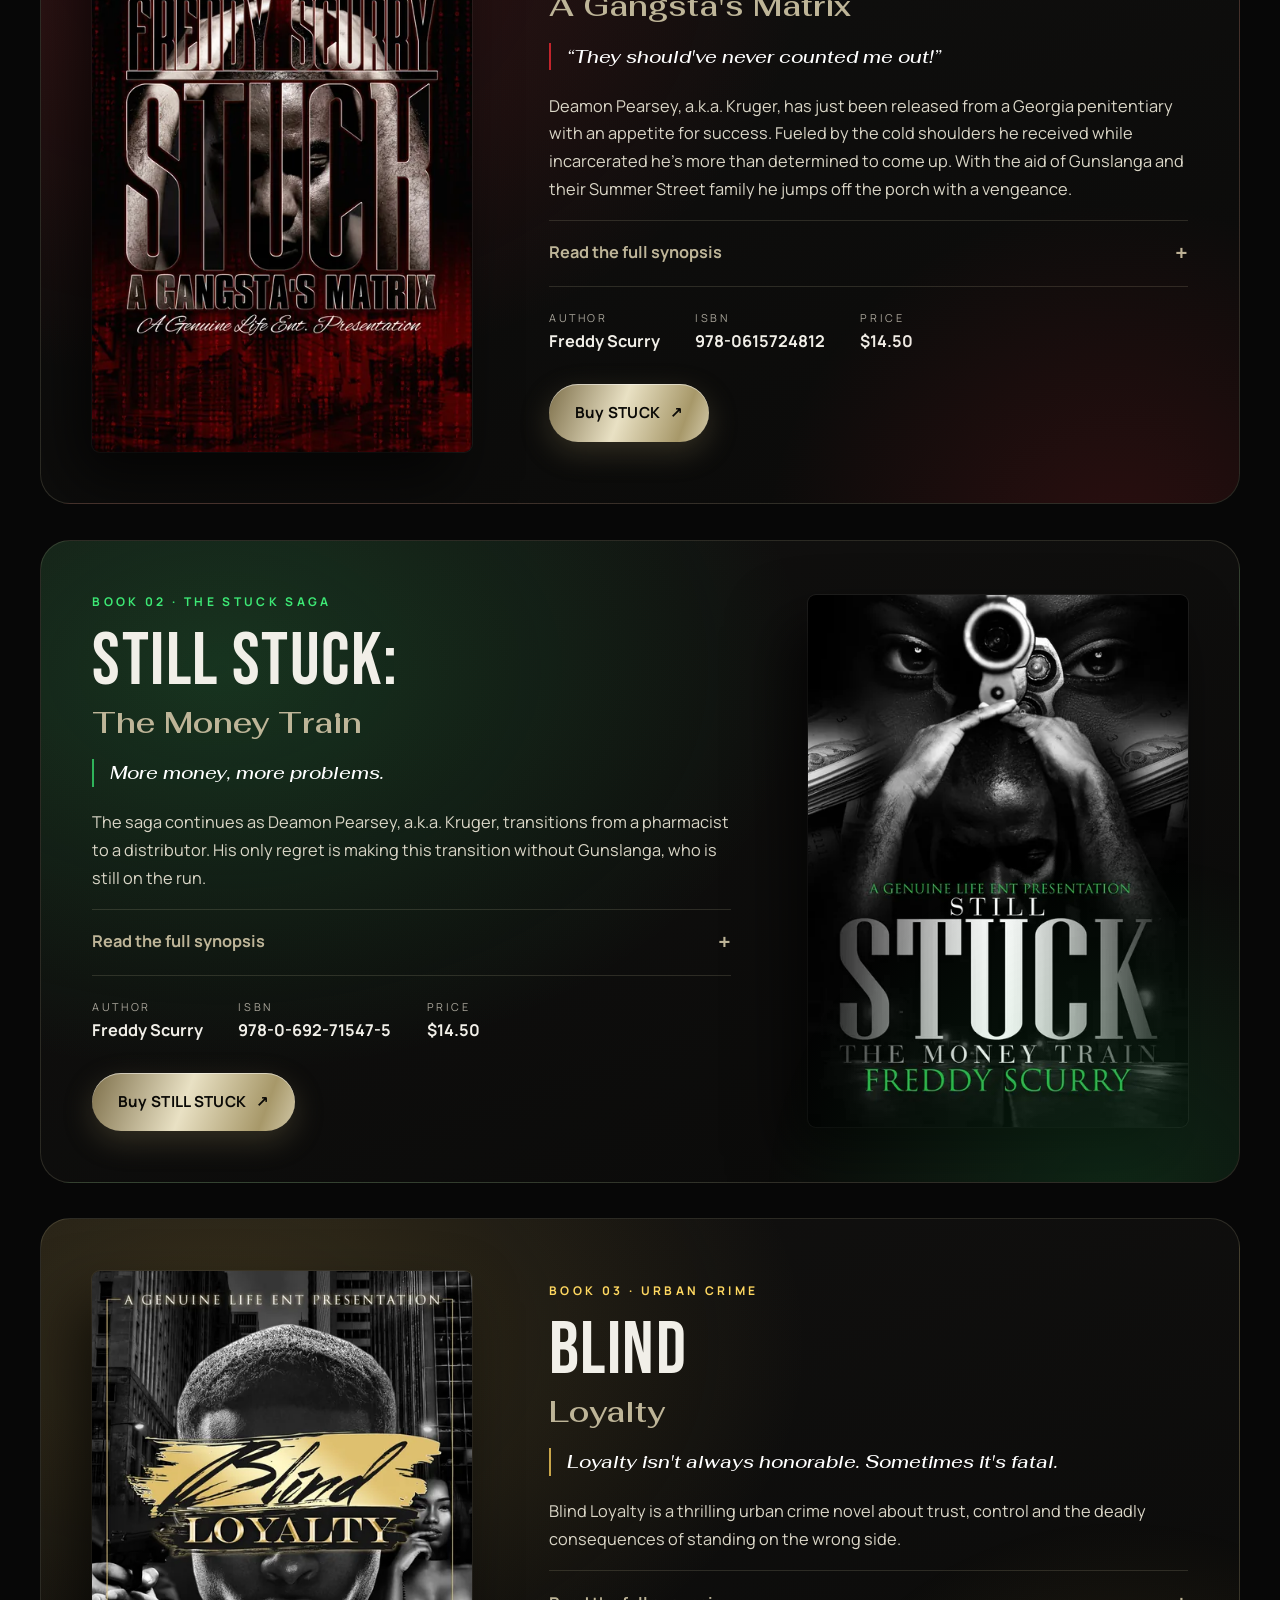
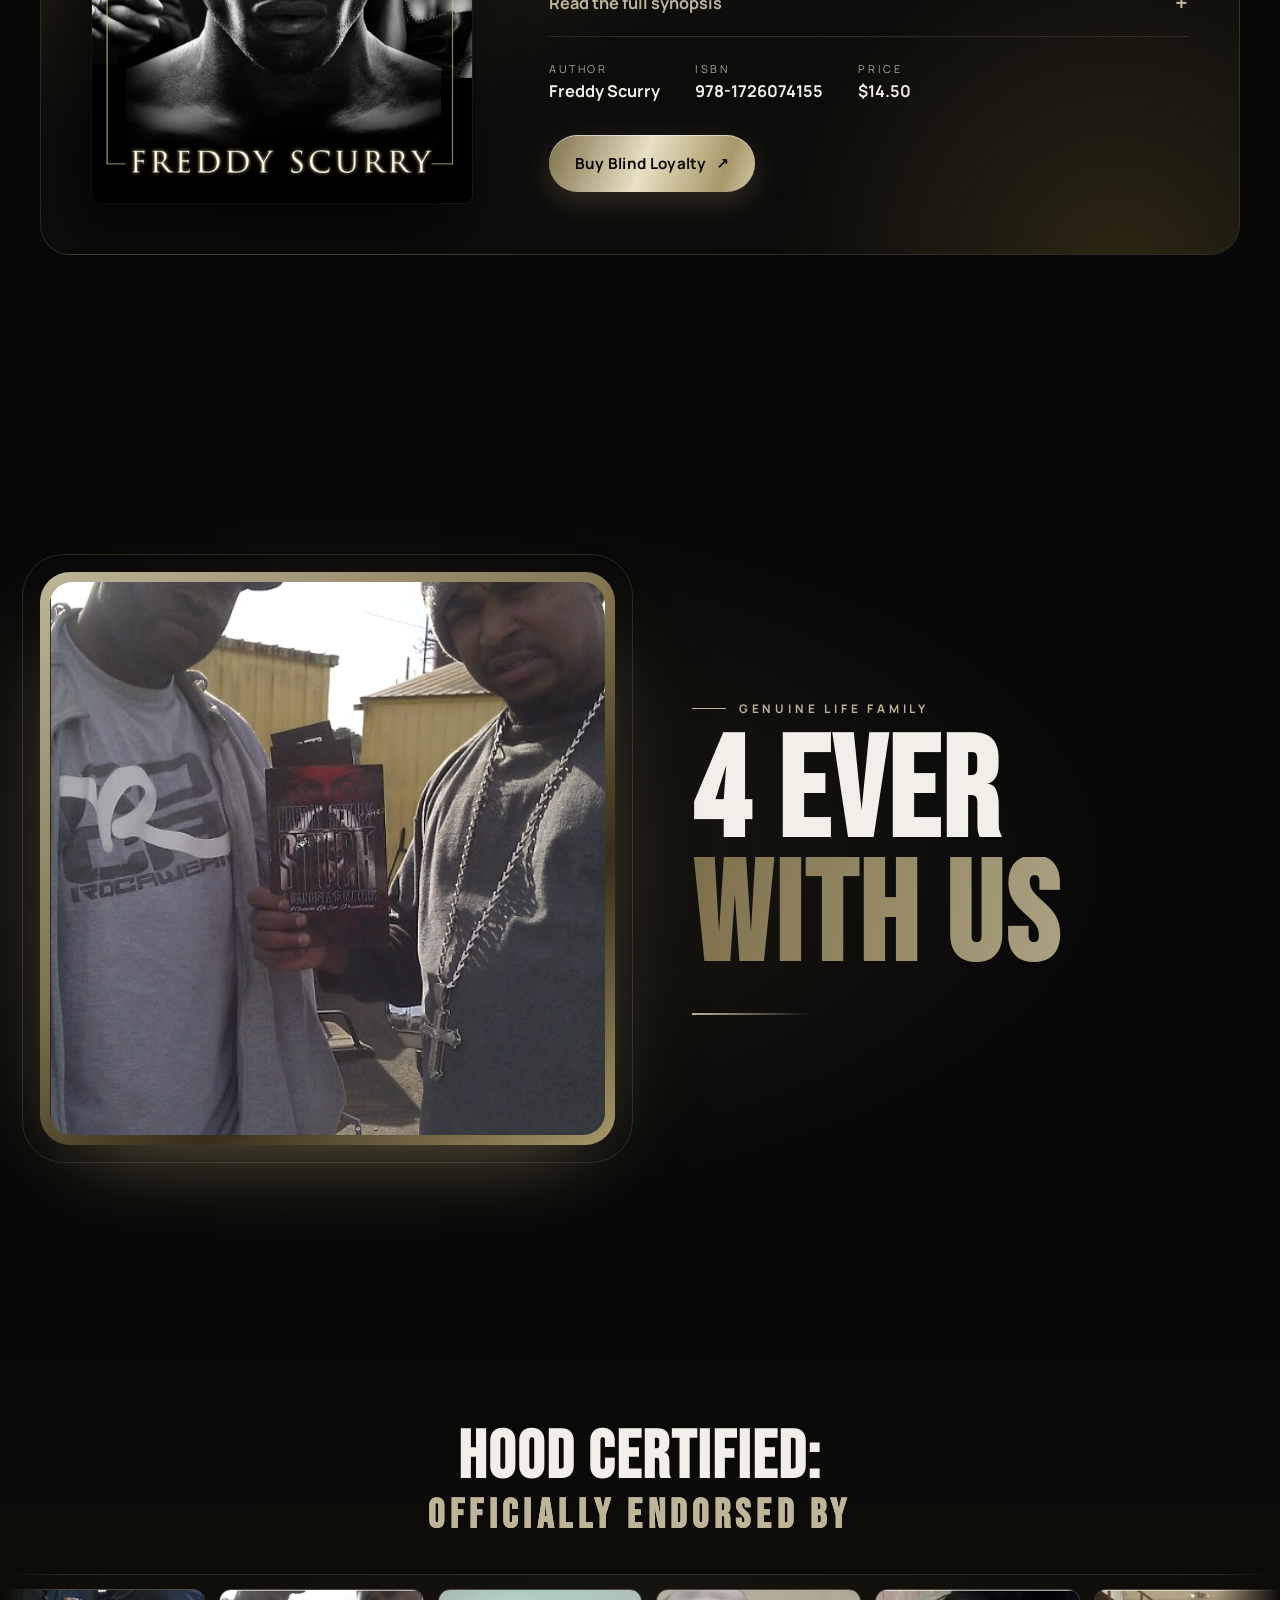
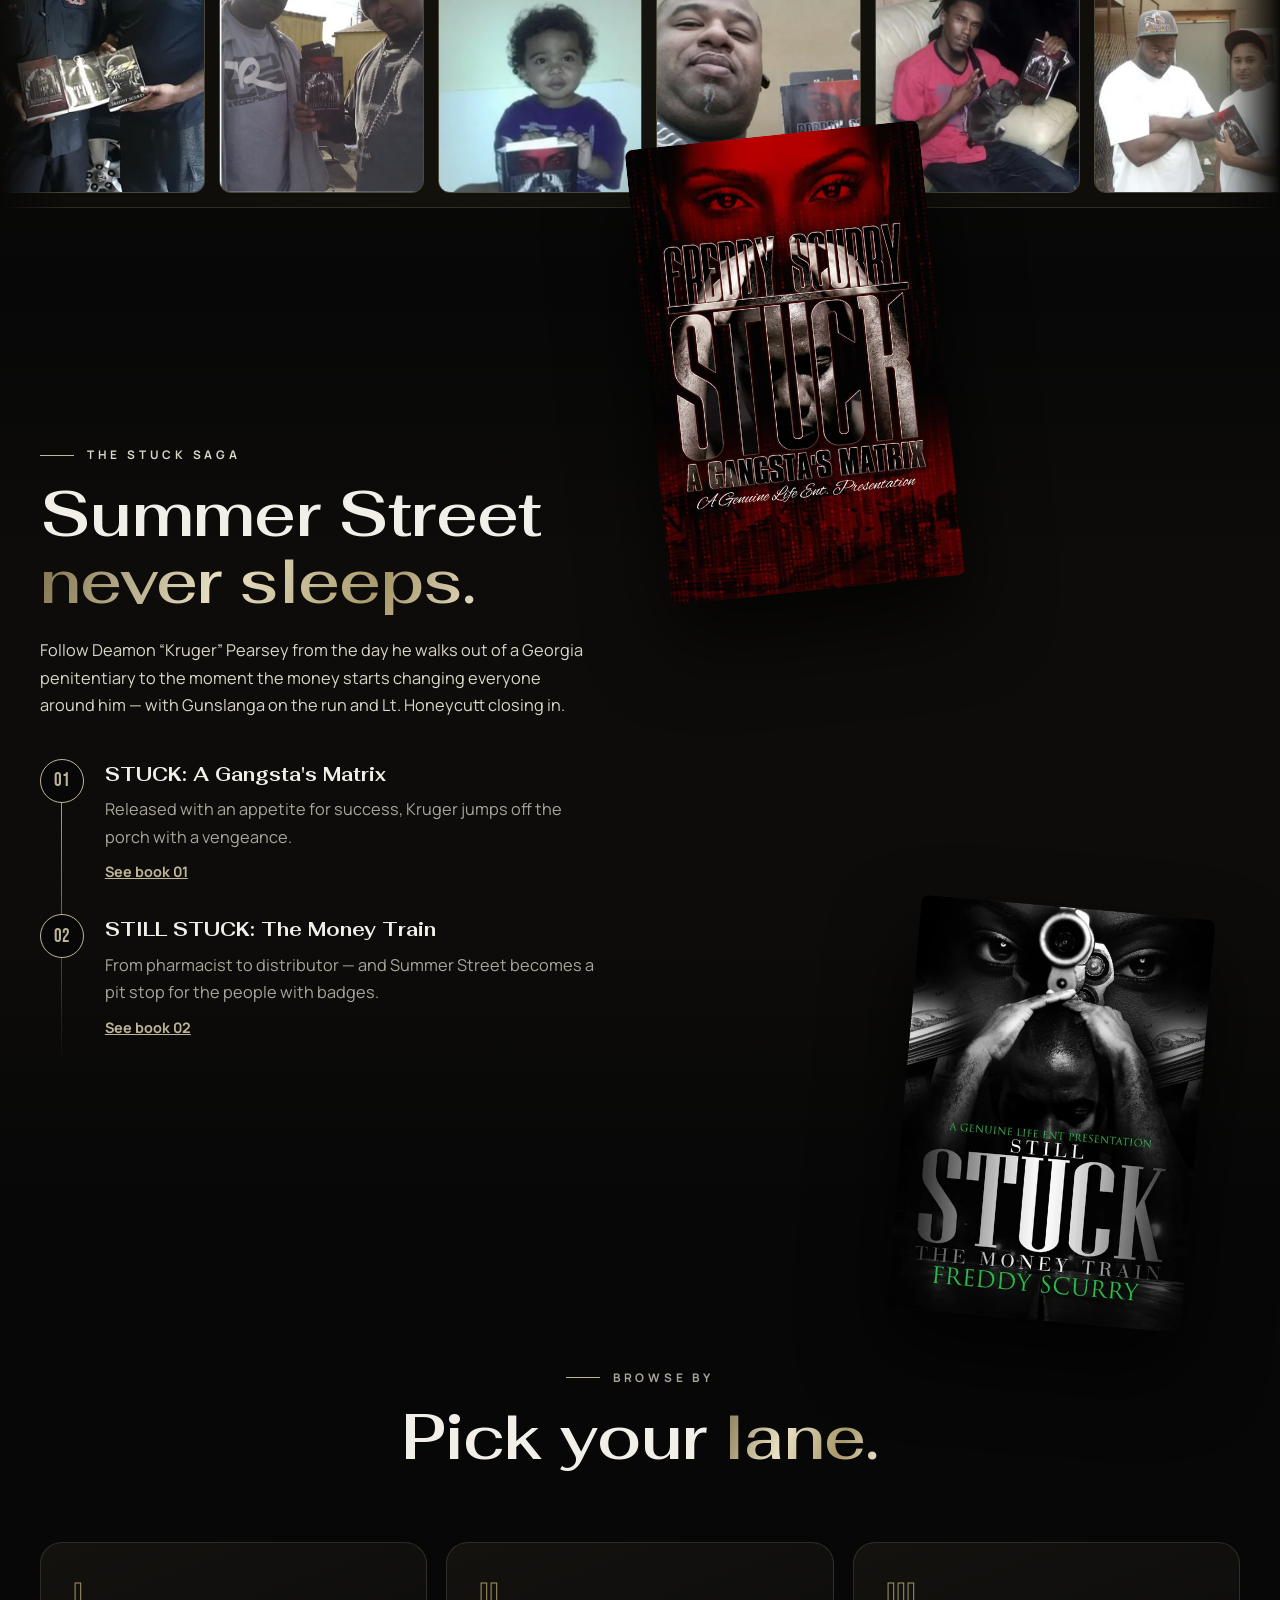
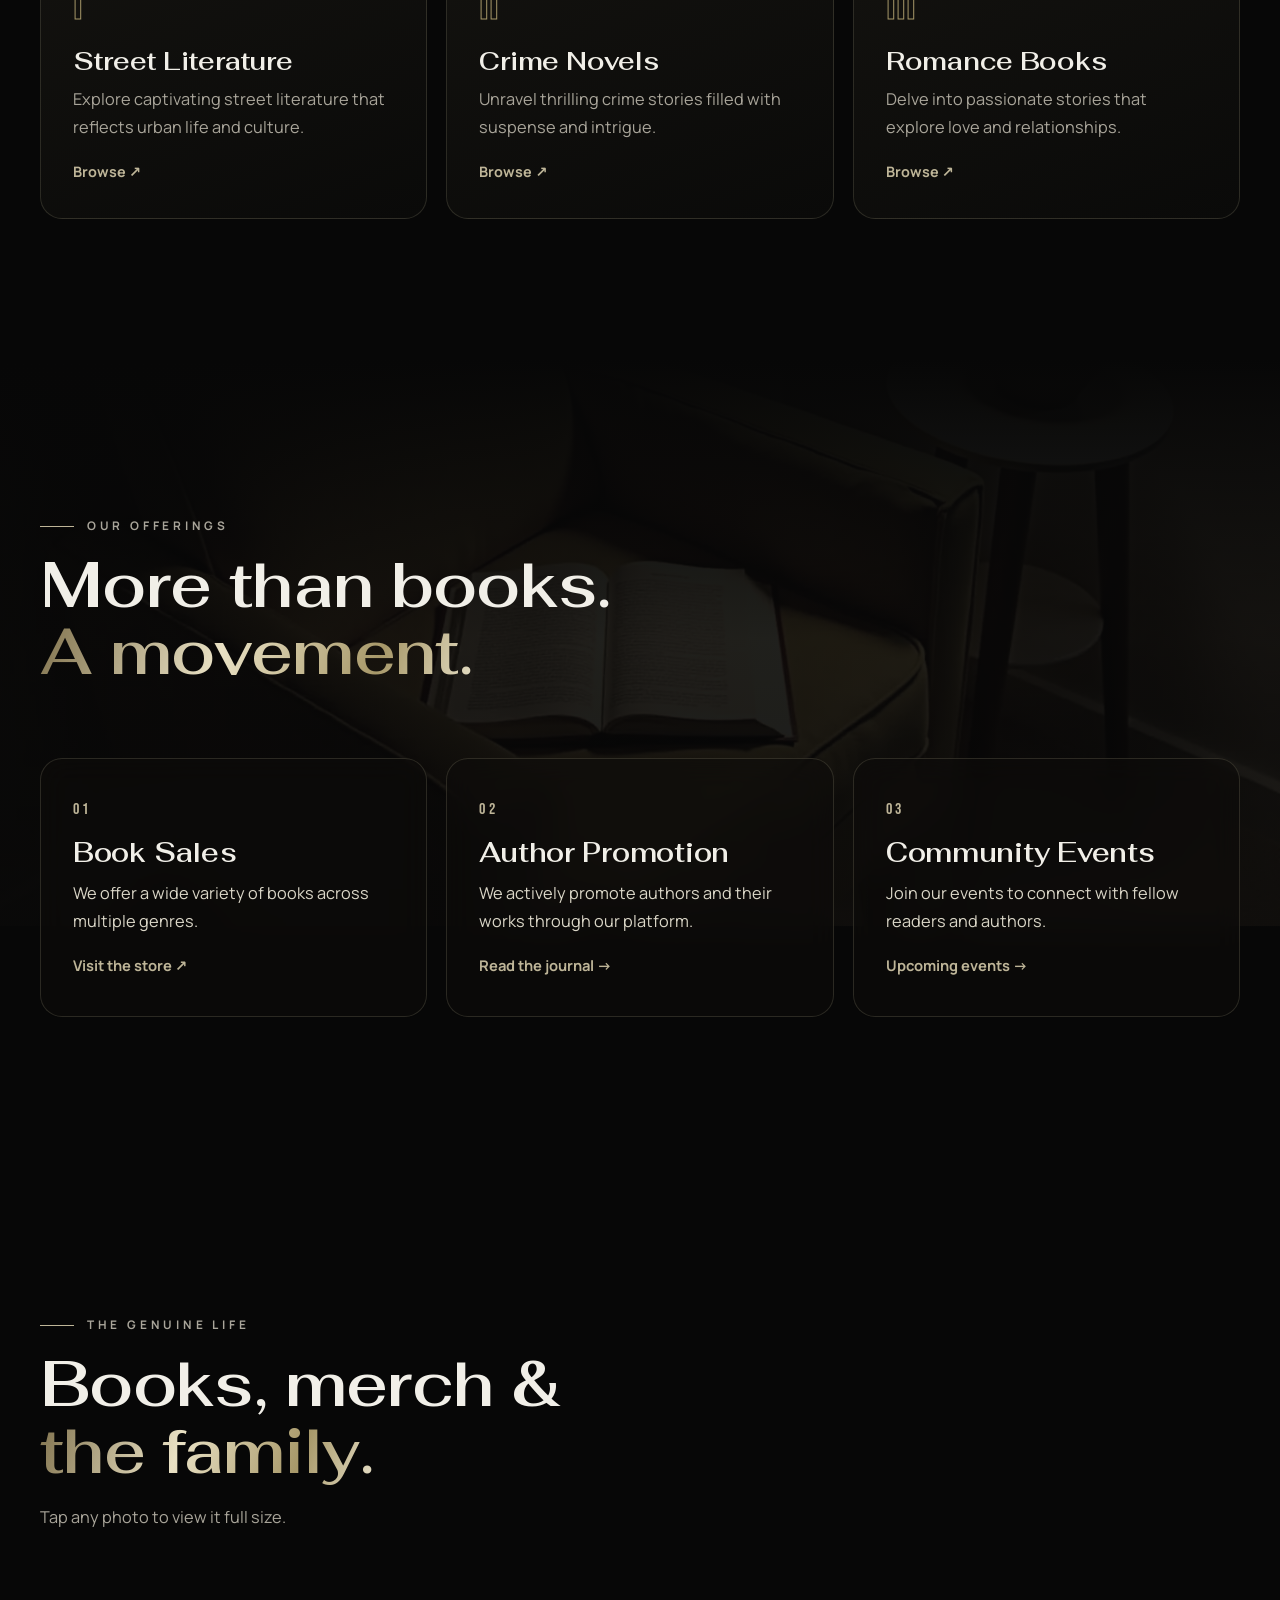
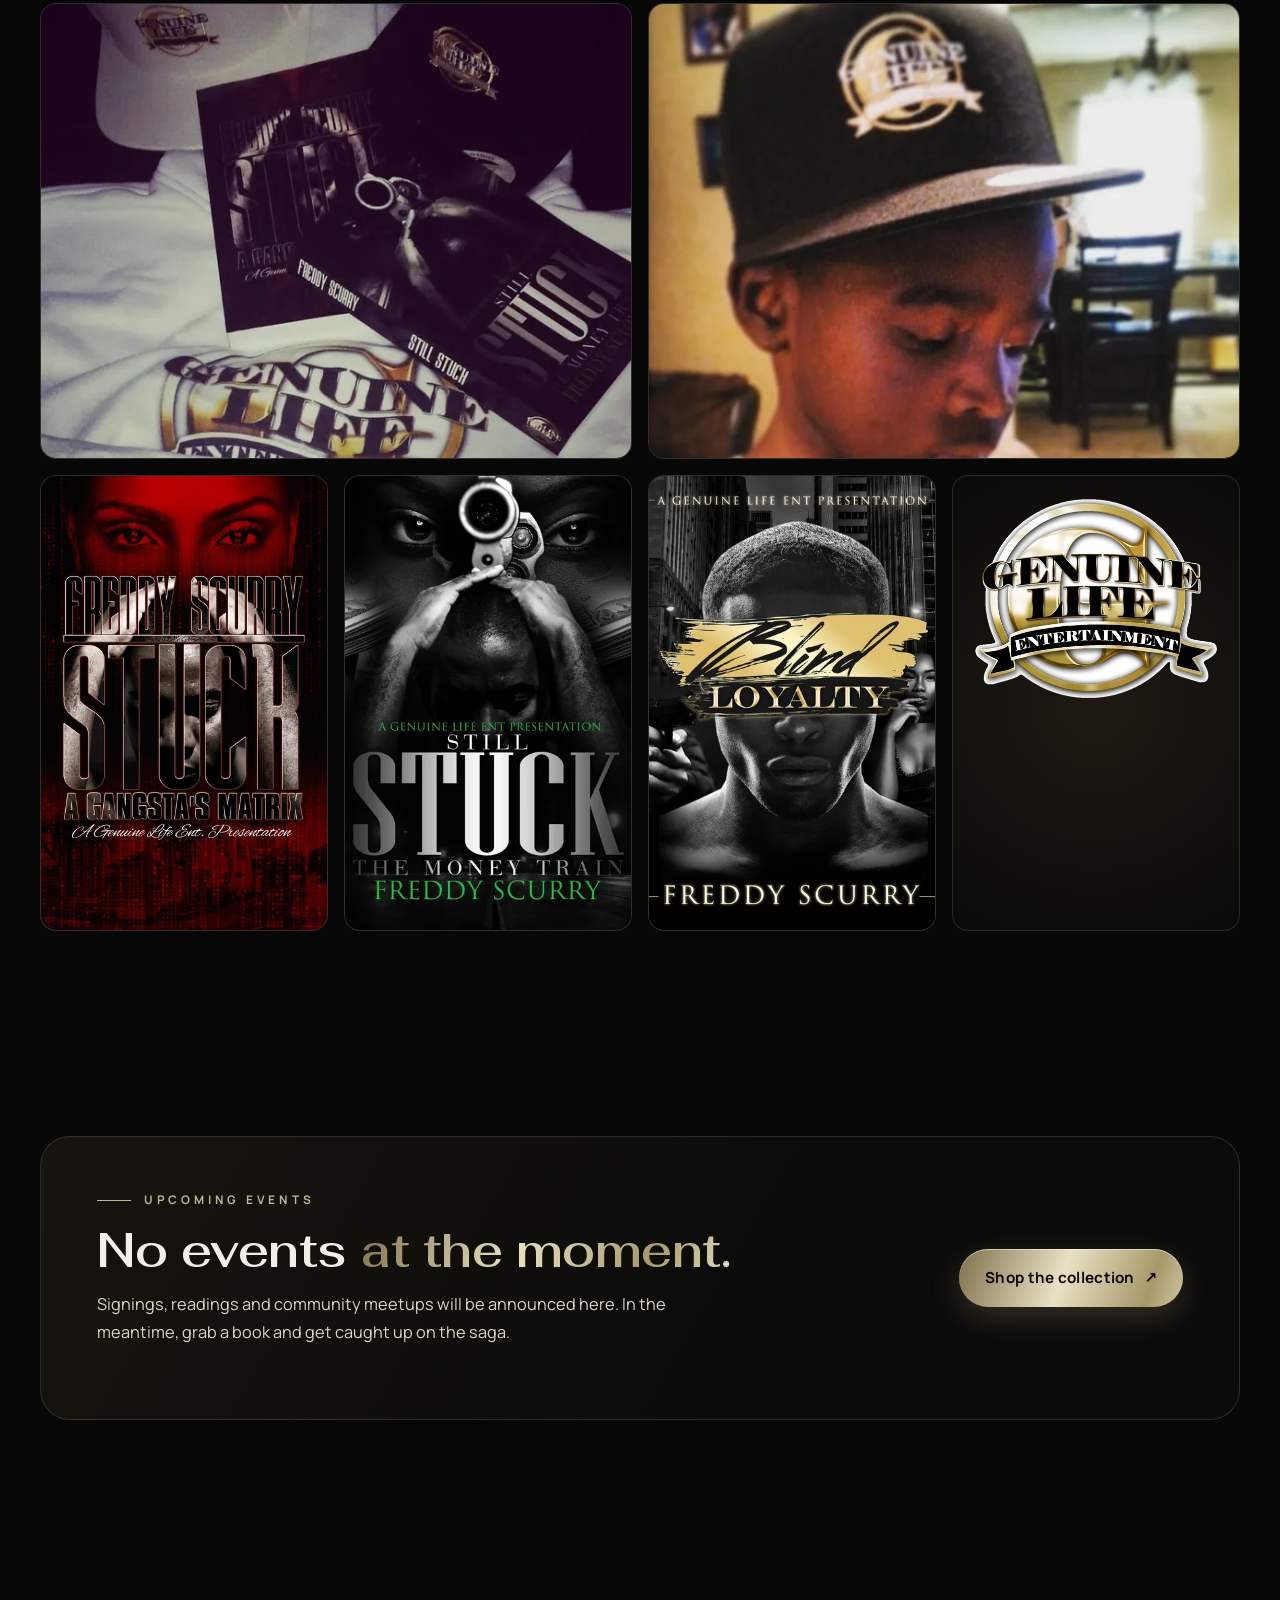
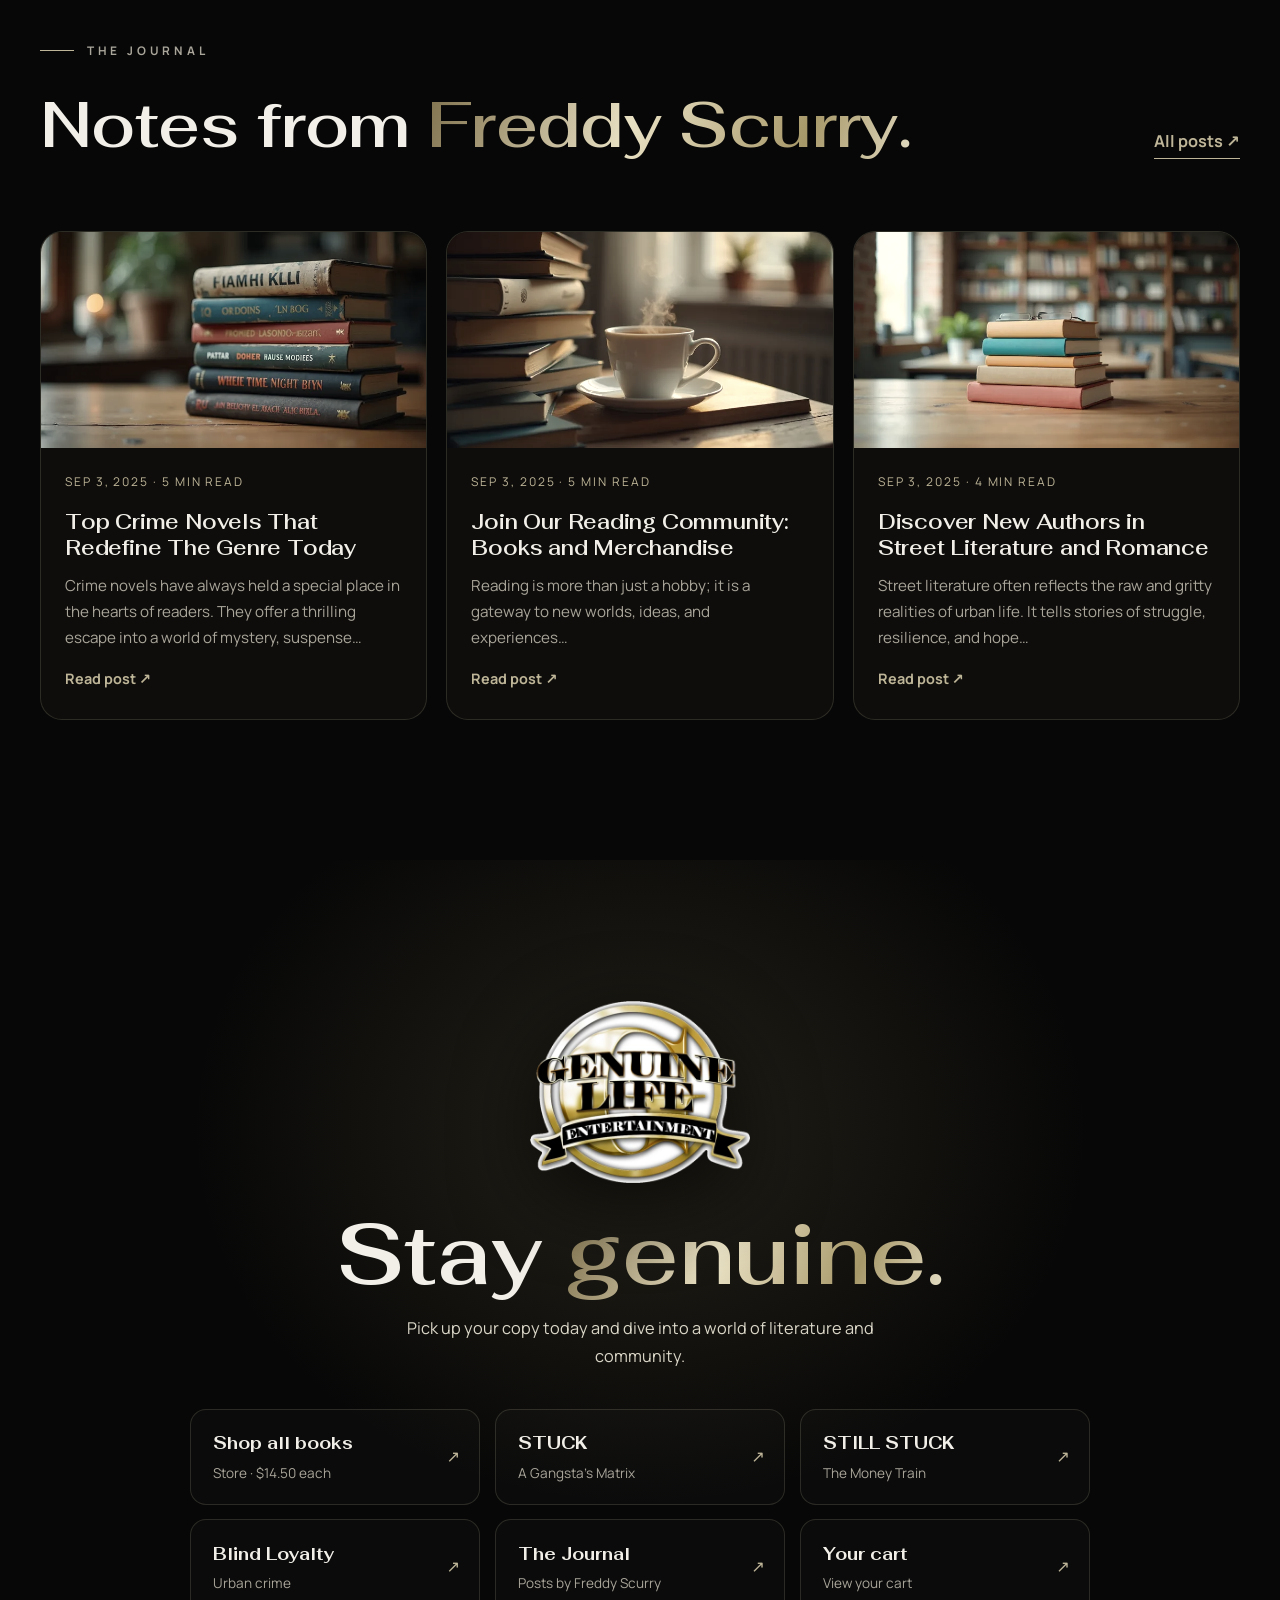
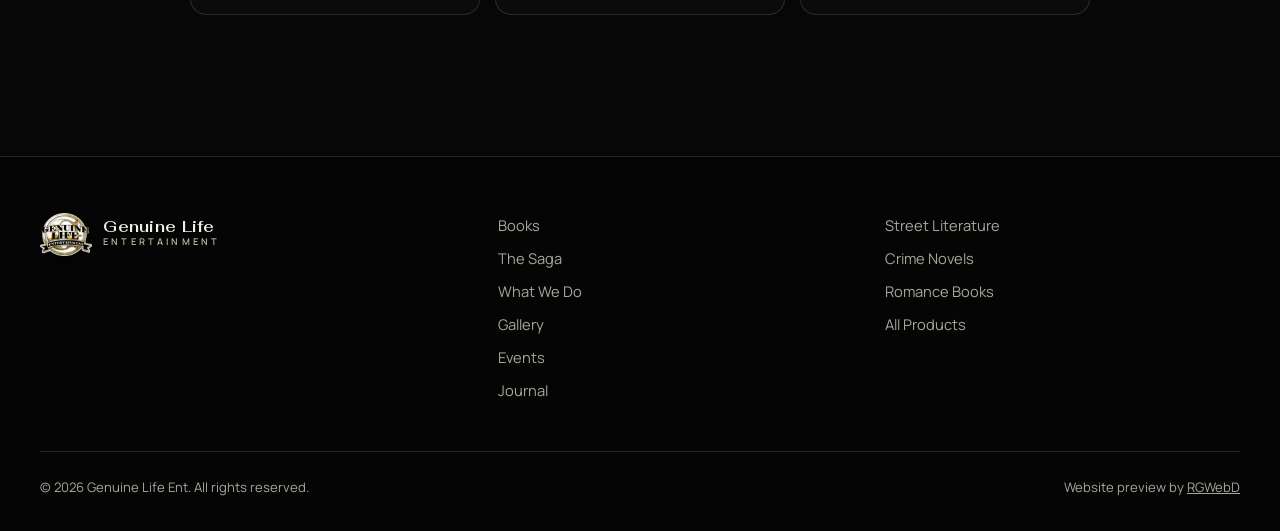
==== commit ed76c86a: "Endorsement gallery: uniform square auto-scrolling strip" ====
--- a/index.html
+++ b/index.html
@@ -152,10 +152,10 @@
   <div class="wrap section-head center reveal">
     <h2 id="endorse-title"><span>Hood Certified:</span> <em>Officially Endorsed By</em></h2>
   </div>
-  <div class="endorse-rail" tabindex="0" aria-label="Endorsement photos, scroll sideways">
+  <div class="endorse-rail" aria-label="Endorsement photos">
     <div class="endorse-track">
       <div class="endorse-set">
-        <a class="lb endorse-card" href="assets/endorse/e01.webp" data-i="0" data-caption="Hood Certified"><img src="assets/endorse/e01-t.webp" width="237" height="520" alt="Two men holding all three Freddy Scurry books: STUCK, STILL STUCK and Blind Loyalty" loading="lazy" decoding="async"></a>
+        <a class="lb endorse-card" href="assets/endorse/e01.webp" data-i="0" data-caption="Hood Certified"><img style="object-position:center 50%" src="assets/endorse/e01-t.webp" width="237" height="520" alt="Two men holding all three Freddy Scurry books: STUCK, STILL STUCK and Blind Loyalty" loading="lazy" decoding="async"></a>
         <a class="lb endorse-card" href="assets/endorse/e02.webp" data-i="1" data-caption="Hood Certified"><img src="assets/endorse/e02-t.webp" width="519" height="520" alt="Two men, one holding up a copy of STUCK" loading="lazy" decoding="async"></a>
         <a class="lb endorse-card" href="assets/endorse/e03.webp" data-i="2" data-caption="Hood Certified"><img src="assets/endorse/e03-t.webp" width="289" height="520" alt="A little reader with a copy of STUCK" loading="lazy" decoding="async"></a>
         <a class="lb endorse-card" href="assets/endorse/e04.webp" data-i="3" data-caption="Hood Certified"><img src="assets/endorse/e04-t.webp" width="521" height="520" alt="Reader holding a copy of Freddy Scurry's STUCK" loading="lazy" decoding="async"></a>
@@ -170,7 +170,7 @@
         <a class="lb endorse-card" href="assets/endorse/e13.webp" data-i="12" data-caption="Hood Certified"><img src="assets/endorse/e13-t.webp" width="390" height="520" alt="Three supporters together, one holding STUCK" loading="lazy" decoding="async"></a>
       </div>
       <div class="endorse-set" aria-hidden="true">
-        <a class="lb endorse-card" href="assets/endorse/e01.webp" data-i="0" data-caption="Hood Certified" tabindex="-1"><img src="assets/endorse/e01-t.webp" width="237" height="520" alt="" loading="lazy" decoding="async"></a>
+        <a class="lb endorse-card" href="assets/endorse/e01.webp" data-i="0" data-caption="Hood Certified" tabindex="-1"><img style="object-position:center 50%" src="assets/endorse/e01-t.webp" width="237" height="520" alt="" loading="lazy" decoding="async"></a>
         <a class="lb endorse-card" href="assets/endorse/e02.webp" data-i="1" data-caption="Hood Certified" tabindex="-1"><img src="assets/endorse/e02-t.webp" width="519" height="520" alt="" loading="lazy" decoding="async"></a>
         <a class="lb endorse-card" href="assets/endorse/e03.webp" data-i="2" data-caption="Hood Certified" tabindex="-1"><img src="assets/endorse/e03-t.webp" width="289" height="520" alt="" loading="lazy" decoding="async"></a>
         <a class="lb endorse-card" href="assets/endorse/e04.webp" data-i="3" data-caption="Hood Certified" tabindex="-1"><img src="assets/endorse/e04-t.webp" width="521" height="520" alt="" loading="lazy" decoding="async"></a>
--- a/style.css
+++ b/style.css
@@ -328,22 +328,18 @@
 @media (max-width:820px){.forever-grid{grid-template-columns:1fr}.forever-copy{text-align:center}.forever-copy .eyebrow{justify-content:center}.forever-rule{margin-inline:auto}}
 @media (prefers-reduced-motion:reduce){.forever-copy h2 em{animation:none}}
 
-/* Hood Certified endorsement rail */
-.endorse{overflow:hidden;background:linear-gradient(180deg,var(--ink),#0d0c09 50%,var(--ink))}
-.endorse .section-head h2{font-family:var(--impact);letter-spacing:.03em;font-size:clamp(2.6rem,7vw,5.5rem);line-height:.95}
-.endorse .section-head h2 em{font-style:normal;color:var(--gold)}
-.endorse .eyebrow{font-size:.9rem;color:var(--gold)}
-.endorse-rail{position:relative;overflow-x:auto;scrollbar-width:none;-webkit-mask:linear-gradient(90deg,transparent,#000 6%,#000 94%,transparent);mask:linear-gradient(90deg,transparent,#000 6%,#000 94%,transparent);cursor:grab}
-.endorse-rail::-webkit-scrollbar{display:none}
-.endorse-rail.dragging{cursor:grabbing}
-.endorse-track{display:flex;width:max-content}
-.endorse-set{display:flex;gap:1.25rem;padding:1.5rem .625rem}
-.endorse-card{flex:none;height:clamp(240px,34vw,380px);border-radius:16px;overflow:hidden;position:relative;border:1px solid var(--line);box-shadow:0 24px 50px -24px rgba(0,0,0,.9);transition:transform .5s ease,box-shadow .5s,border-color .5s}
-.endorse-card img{height:100%;width:auto;display:block;filter:saturate(.92);transition:transform .8s ease,filter .5s;-webkit-user-drag:none;user-select:none}
-.endorse-card::after{content:"Hood Certified";position:absolute;left:.75rem;bottom:.75rem;font:700 .62rem/1 var(--body);letter-spacing:.22em;text-transform:uppercase;color:#0b0b0a;background:linear-gradient(135deg,var(--gold),var(--gold2));padding:.45rem .6rem;border-radius:999px;opacity:.92}
-.endorse-card:hover,.endorse-card:focus-visible{transform:translateY(-8px) rotate(-.6deg);border-color:var(--gold);box-shadow:0 30px 60px -22px rgba(167,152,105,.55)}
-.endorse-card:hover img{transform:scale(1.05);filter:saturate(1.05)}
-.endorse .section-head{max-width:none}
+/* Hood Certified endorsement strip */
+.endorse{overflow:hidden;background:linear-gradient(180deg,var(--ink),#0d0c09 50%,var(--ink));padding-bottom:clamp(3rem,6vw,5rem)}
+.endorse .section-head{max-width:none;margin-bottom:clamp(1.5rem,3vw,2.5rem)}
+.endorse .section-head h2{font-family:var(--impact);letter-spacing:.03em;font-size:clamp(2.2rem,5.5vw,4.2rem);line-height:.95}
 .endorse .section-head h2 span,.endorse .section-head h2 em{display:block}
-.endorse .section-head h2 em{font-size:.62em;letter-spacing:.12em;margin-top:.35rem}
-.endorse-card::after{white-space:nowrap}
+.endorse .section-head h2 em{font-style:normal;color:var(--gold);font-size:.6em;letter-spacing:.14em;margin-top:.4rem}
+.endorse-rail{overflow:hidden;border-block:1px solid var(--line);background:linear-gradient(90deg,#0d0c09,#15130d,#0d0c09);padding:14px 0;-webkit-mask:linear-gradient(90deg,transparent,#000 5%,#000 95%,transparent);mask:linear-gradient(90deg,transparent,#000 5%,#000 95%,transparent)}
+.endorse-track{display:flex;width:max-content;animation:endorseScroll 55s linear infinite}
+.endorse-rail:hover .endorse-track,.endorse-rail:focus-within .endorse-track{animation-play-state:paused}
+.endorse-set{display:flex;gap:14px;padding-right:14px}
+.endorse-card{flex:none;width:clamp(150px,16vw,210px);aspect-ratio:1;border-radius:12px;overflow:hidden;border:1px solid rgba(190,181,152,.35);transition:transform .4s ease,border-color .4s}
+.endorse-card img{width:100%;height:100%;object-fit:cover;object-position:center 30%;display:block;filter:saturate(.9)}
+.endorse-card:hover,.endorse-card:focus-visible{transform:scale(1.05);border-color:var(--gold)}
+@keyframes endorseScroll{to{transform:translateX(-50%)}}
+@media (prefers-reduced-motion:reduce){.endorse-track{animation-duration:160s}}
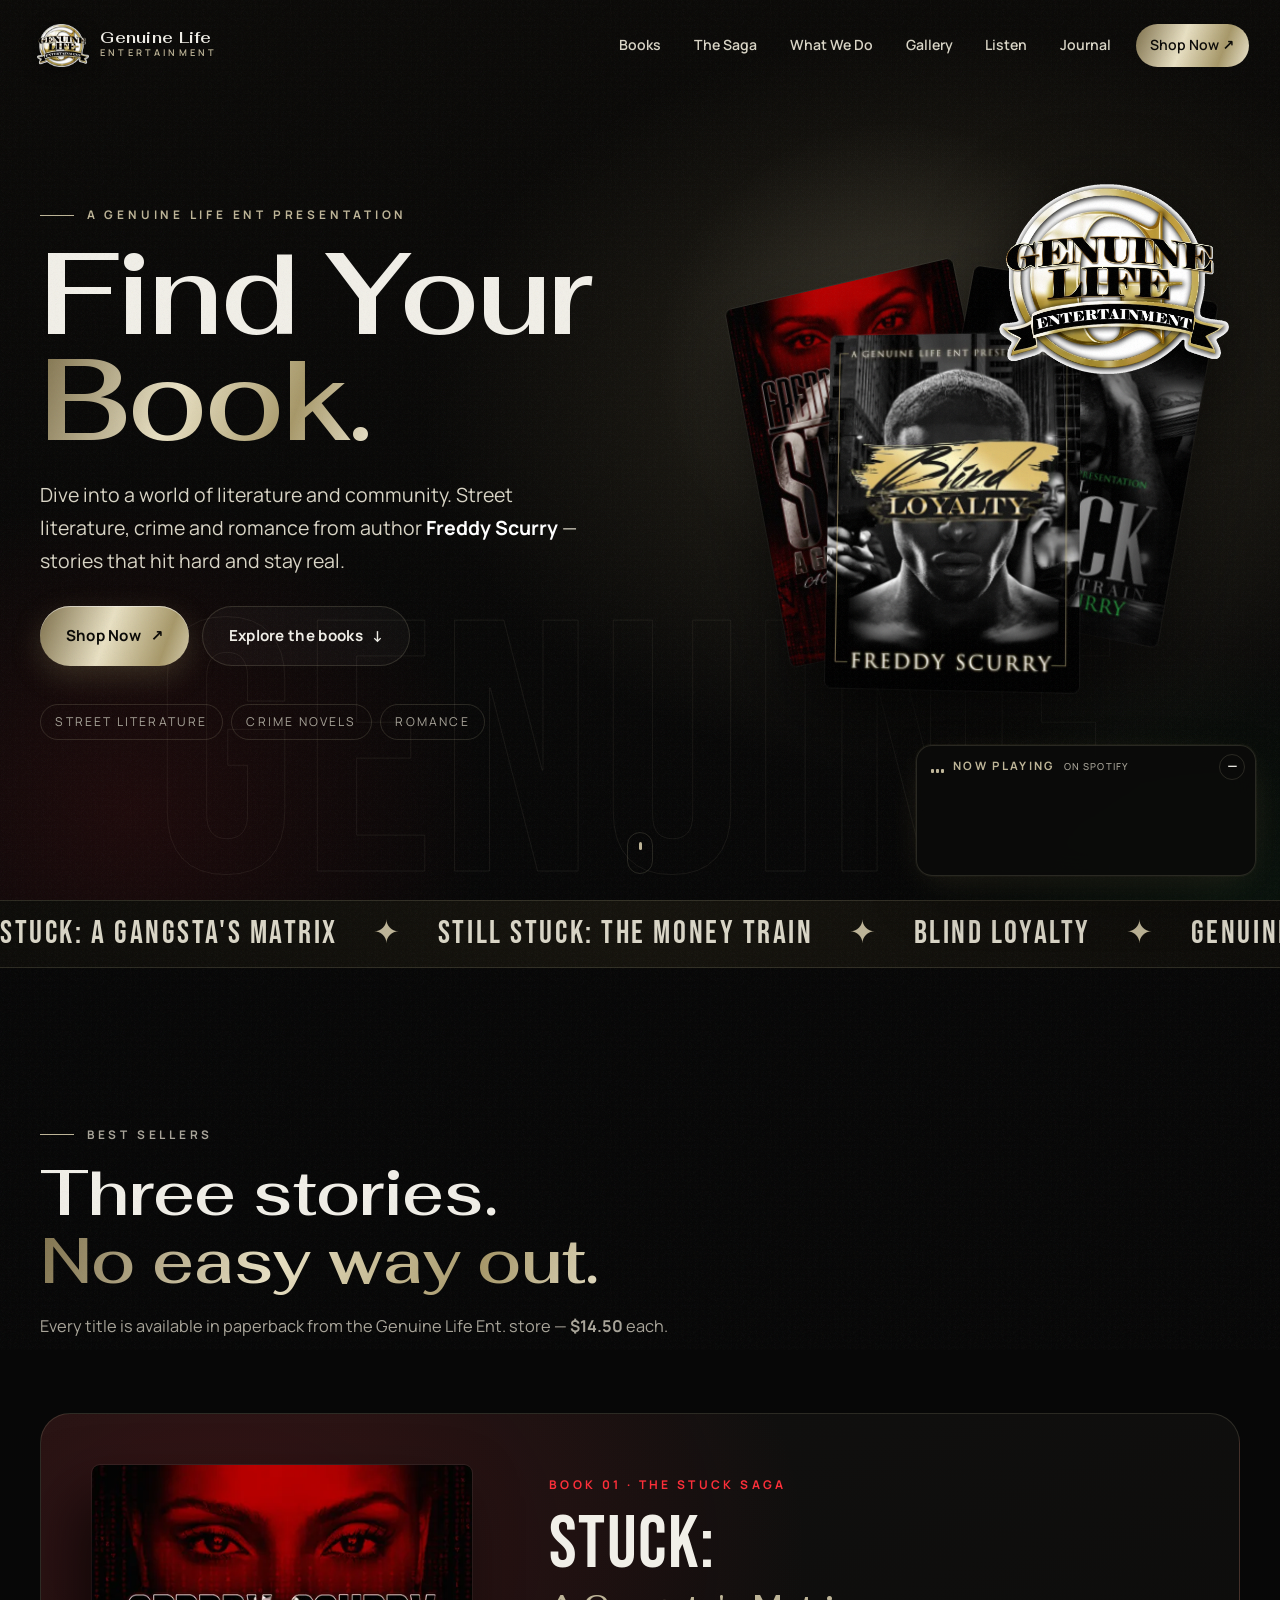
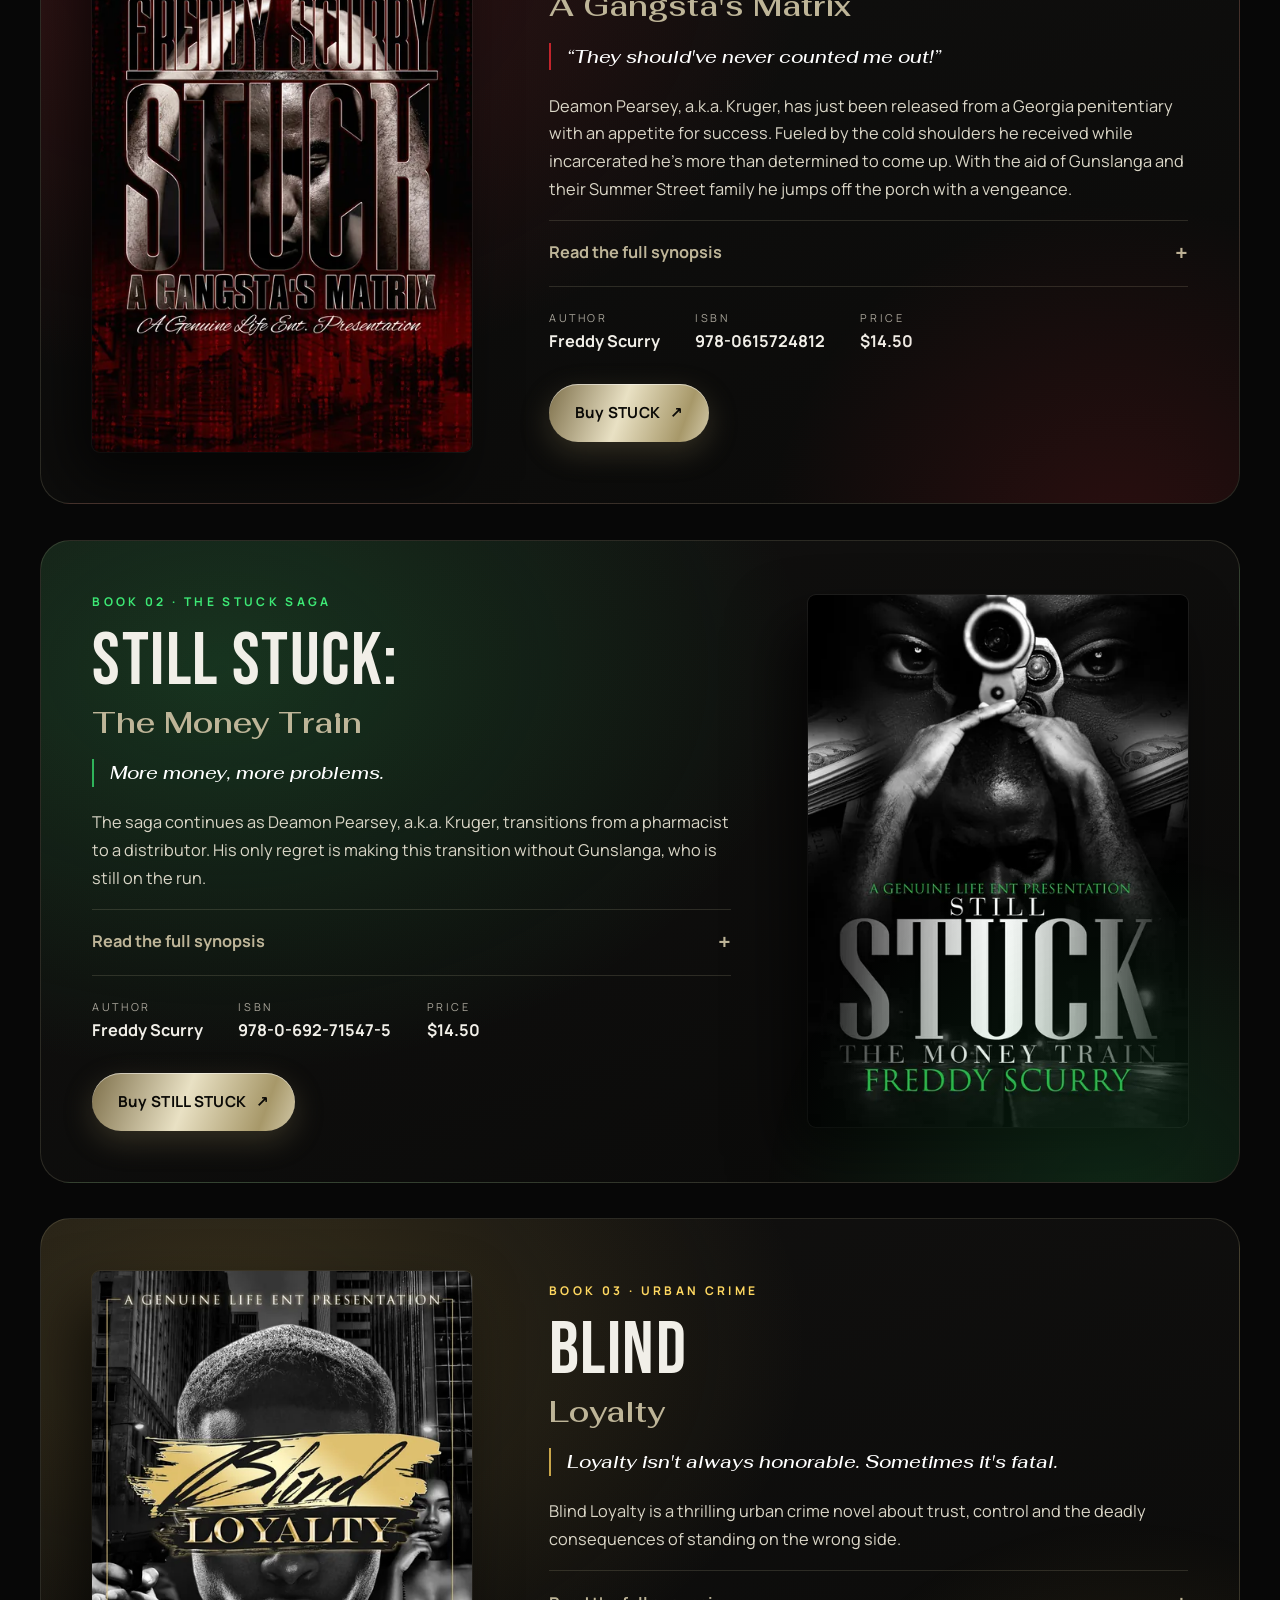
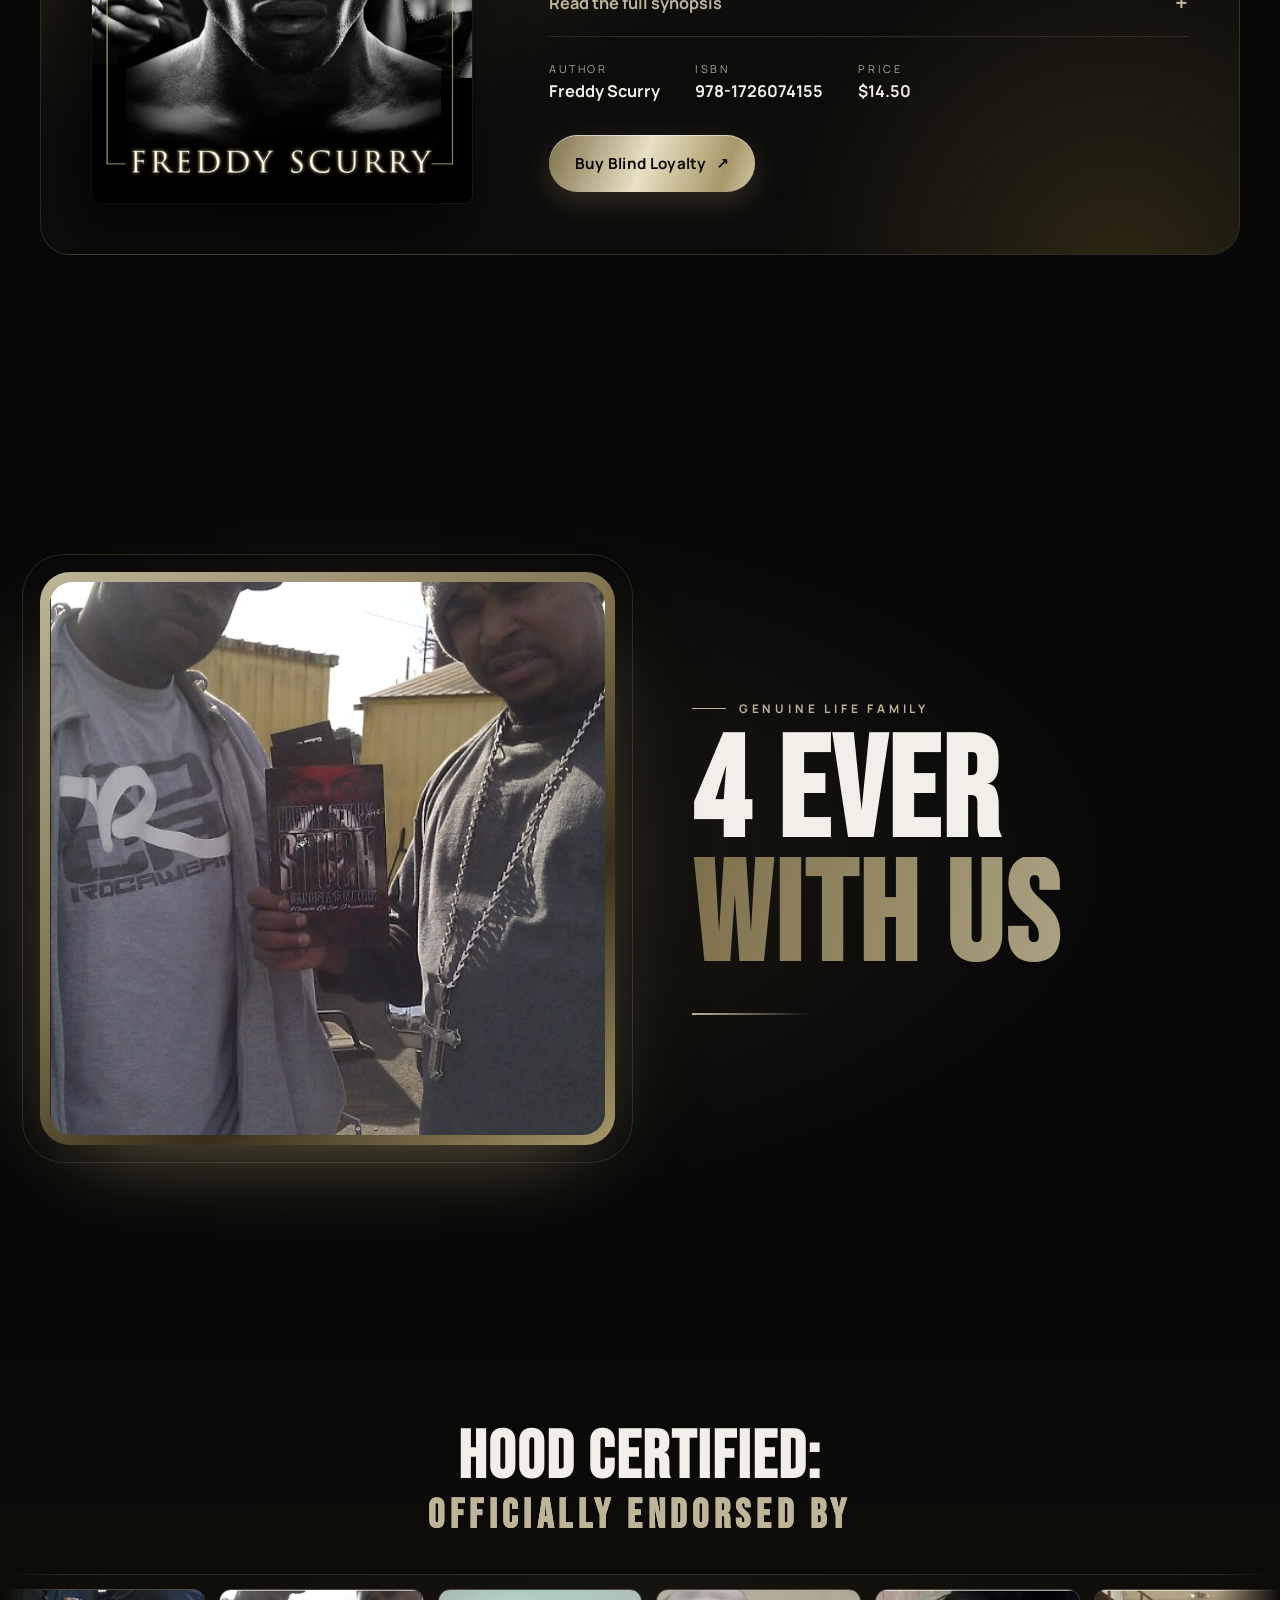
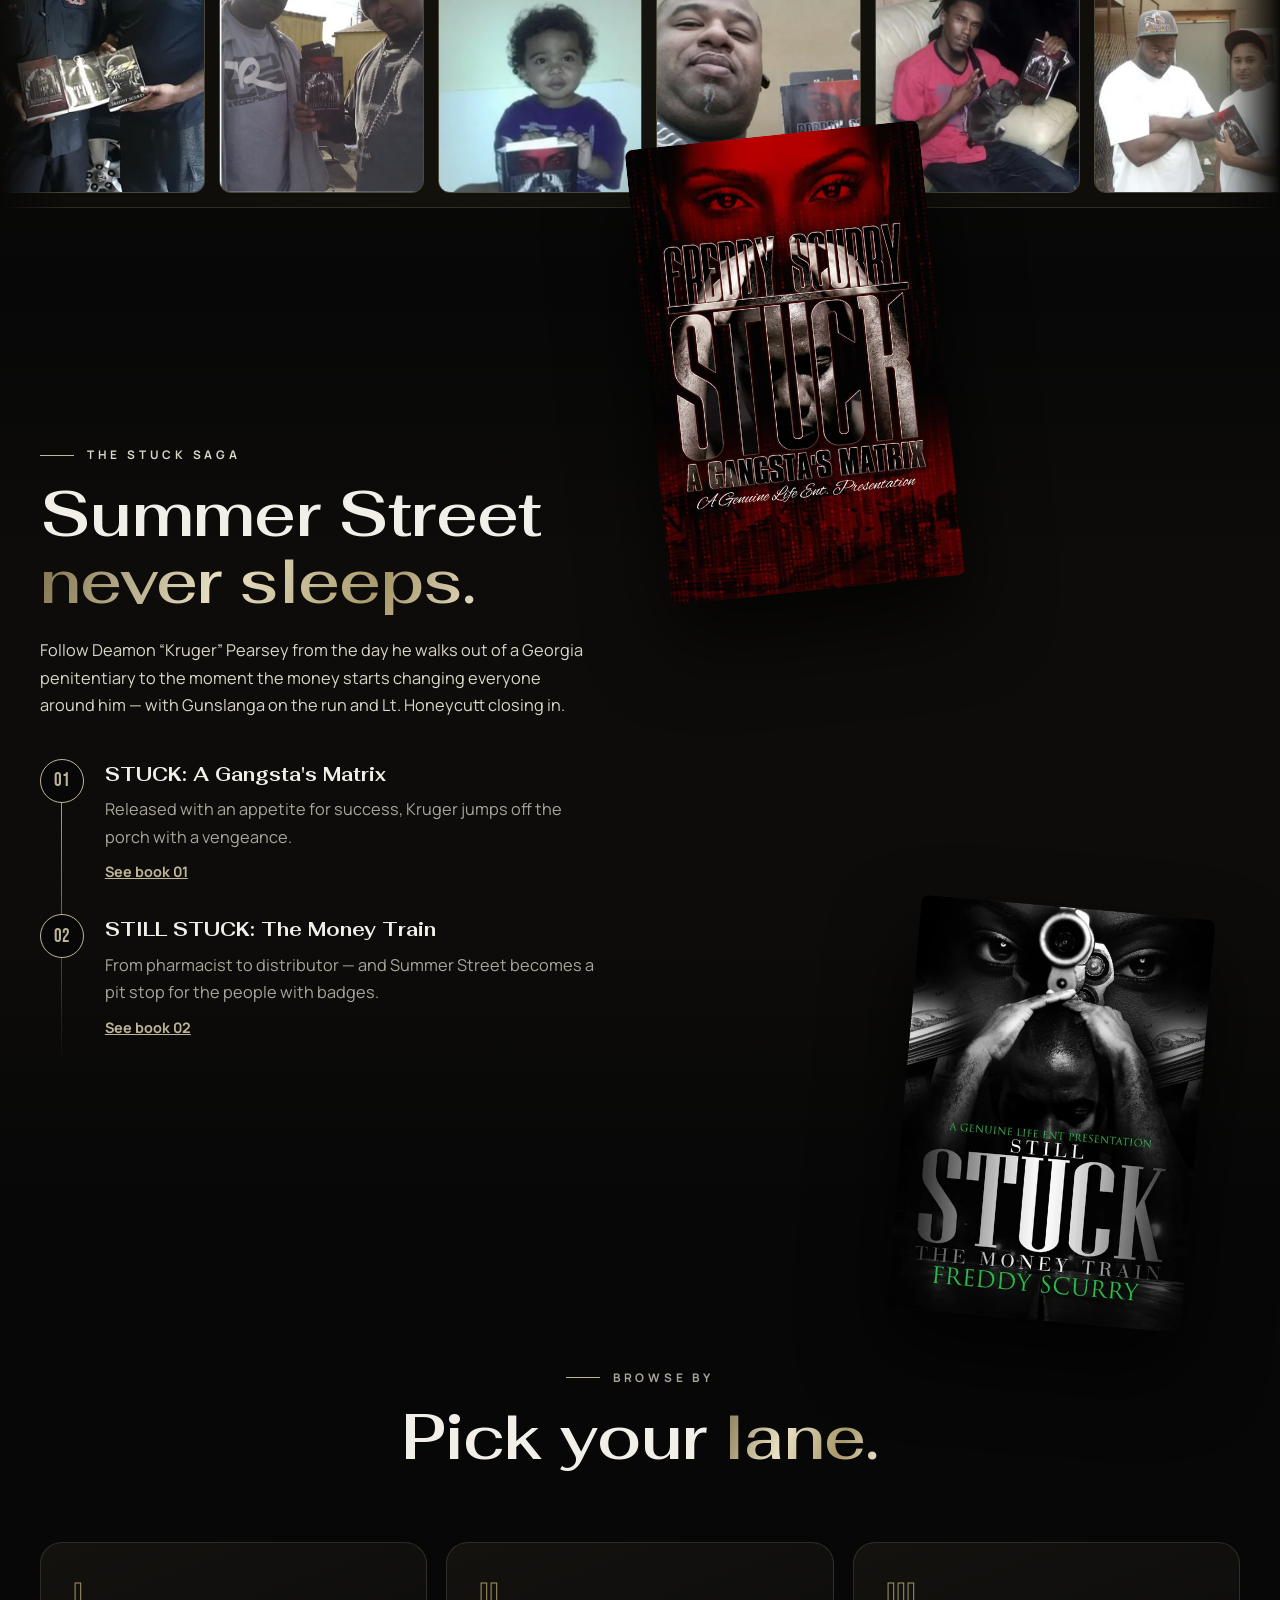
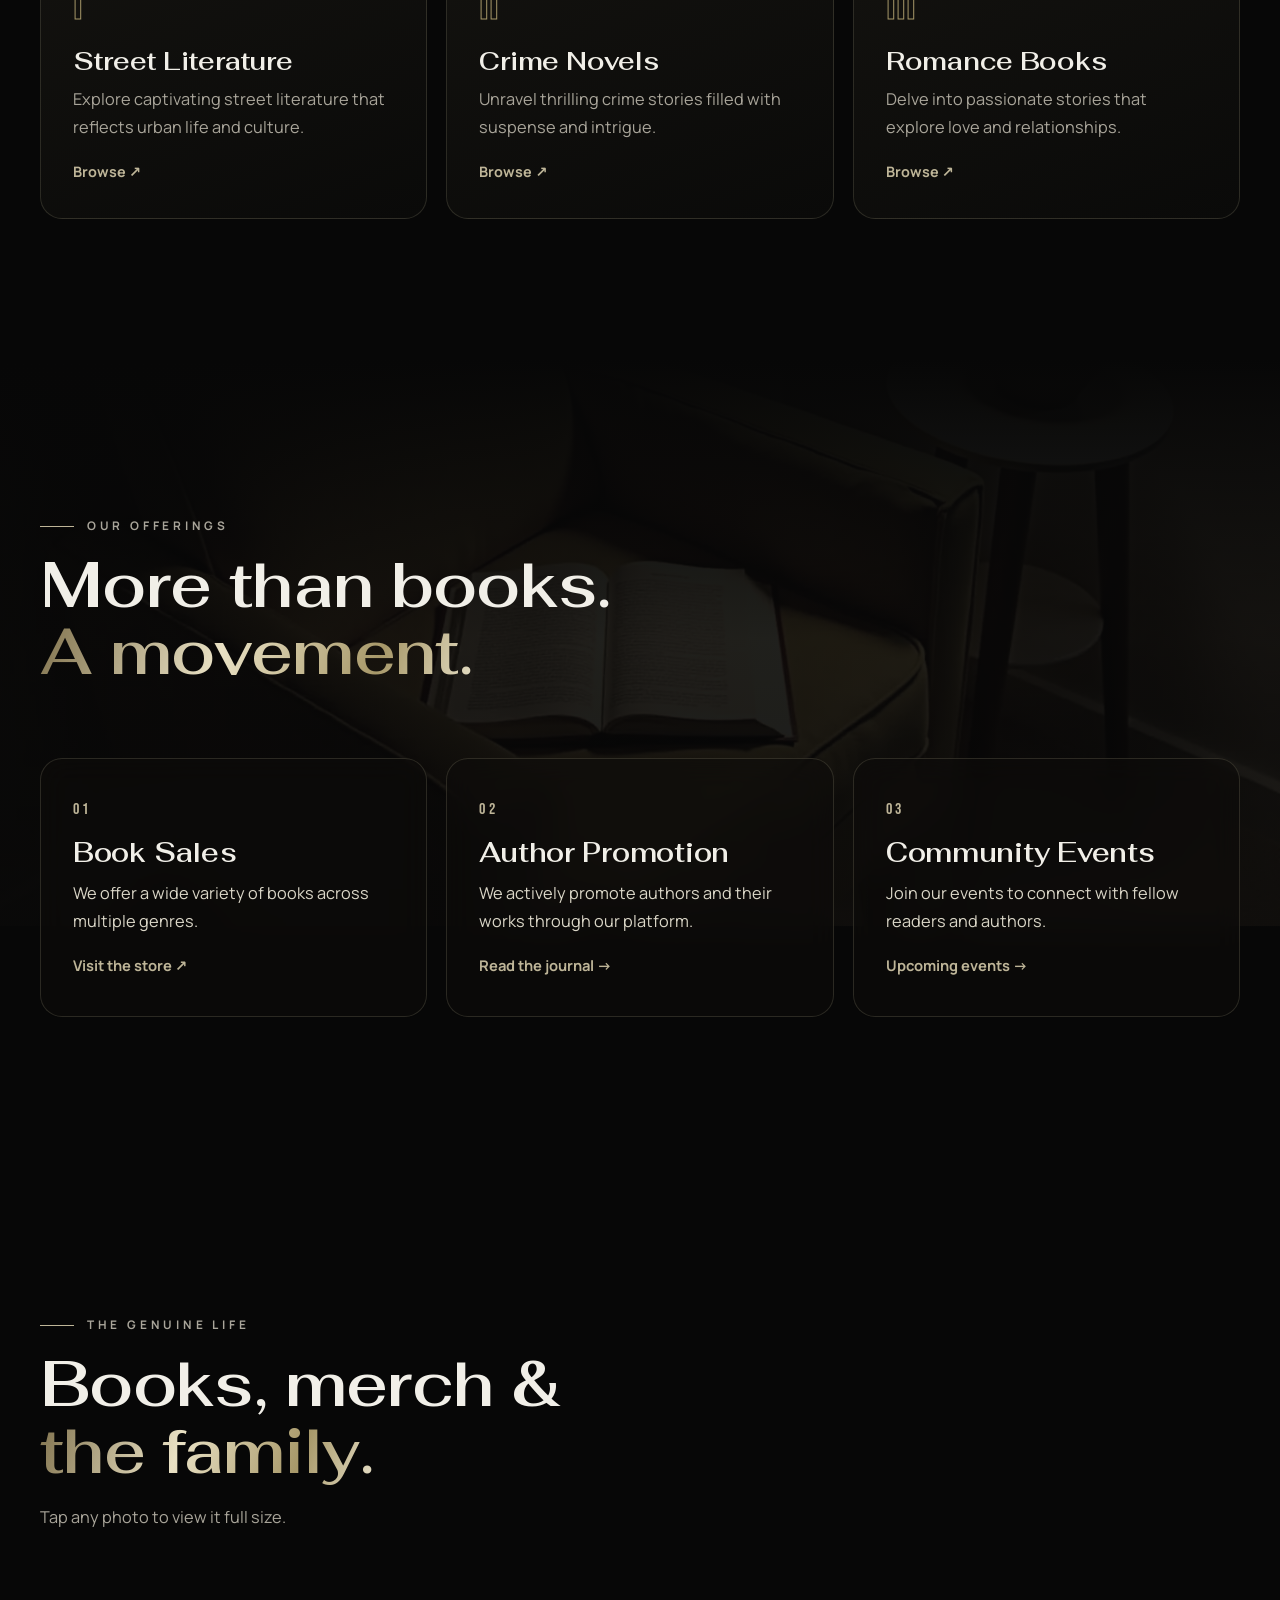
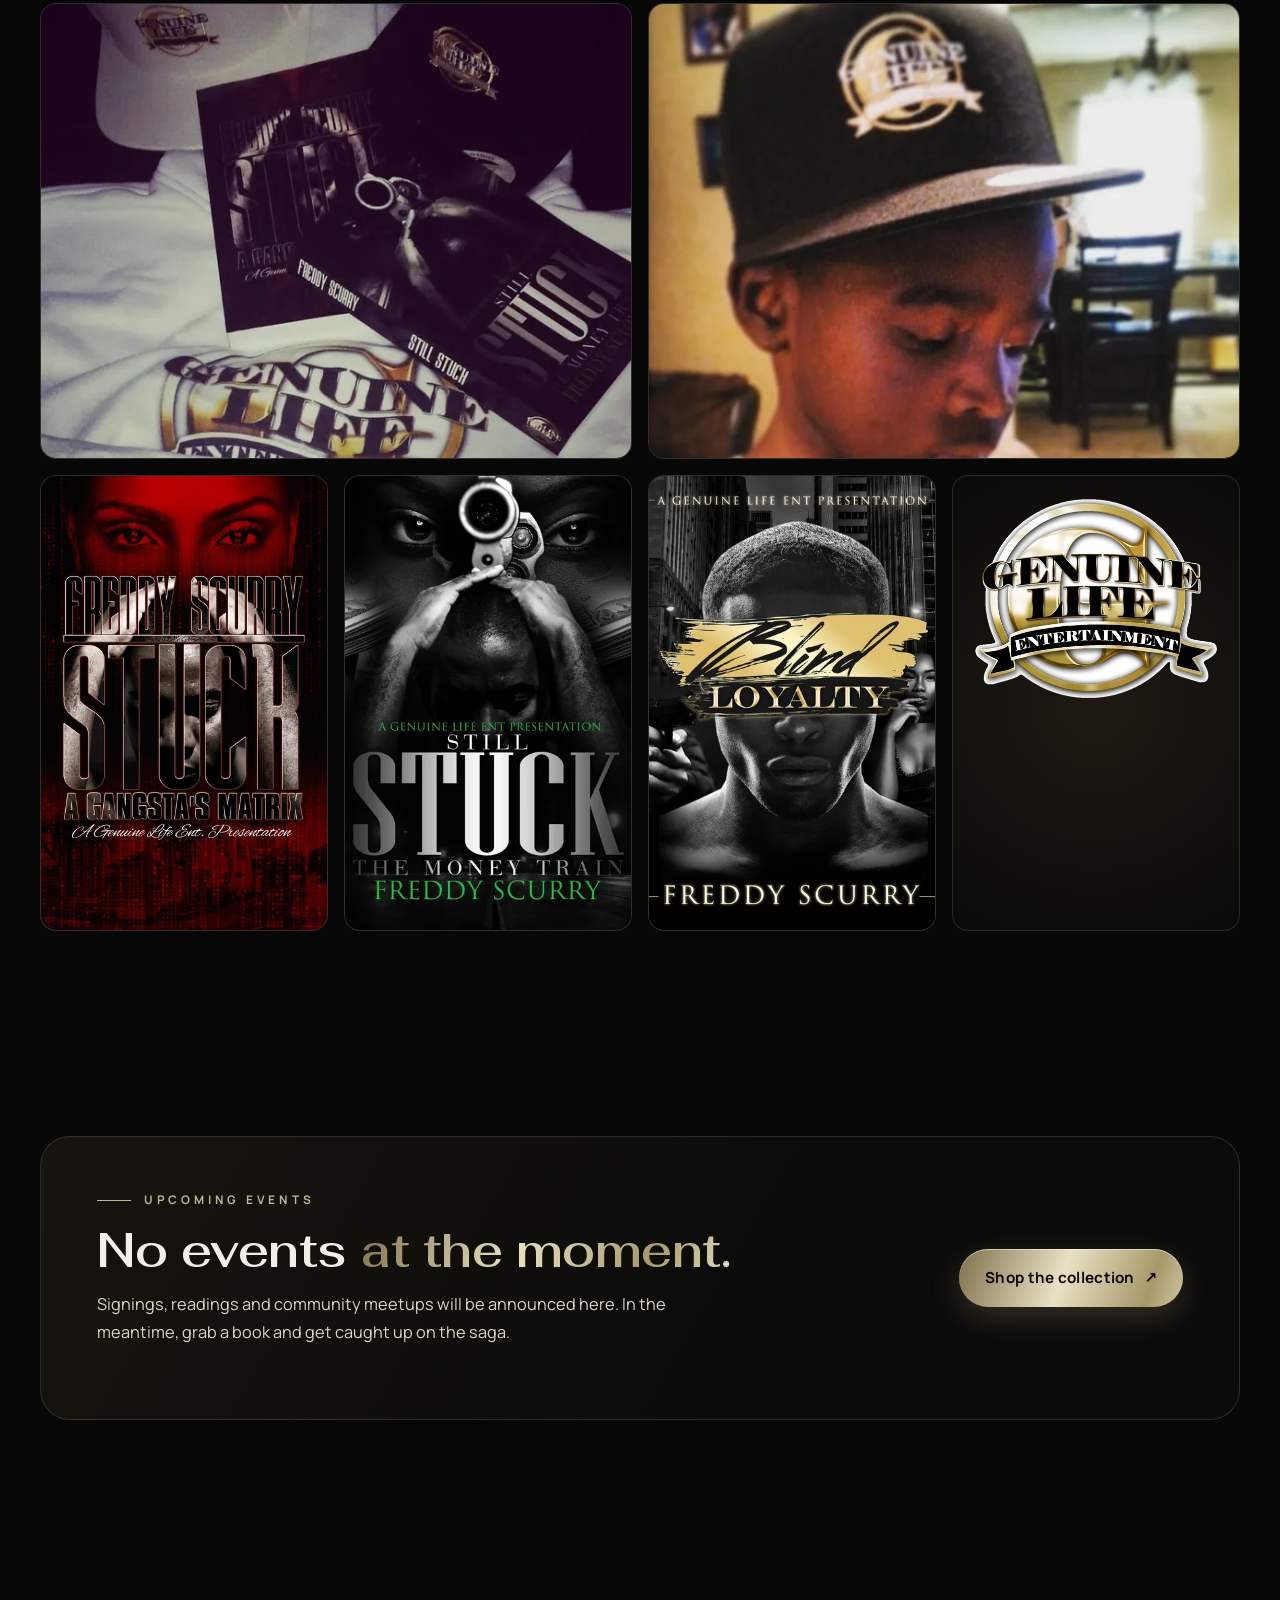
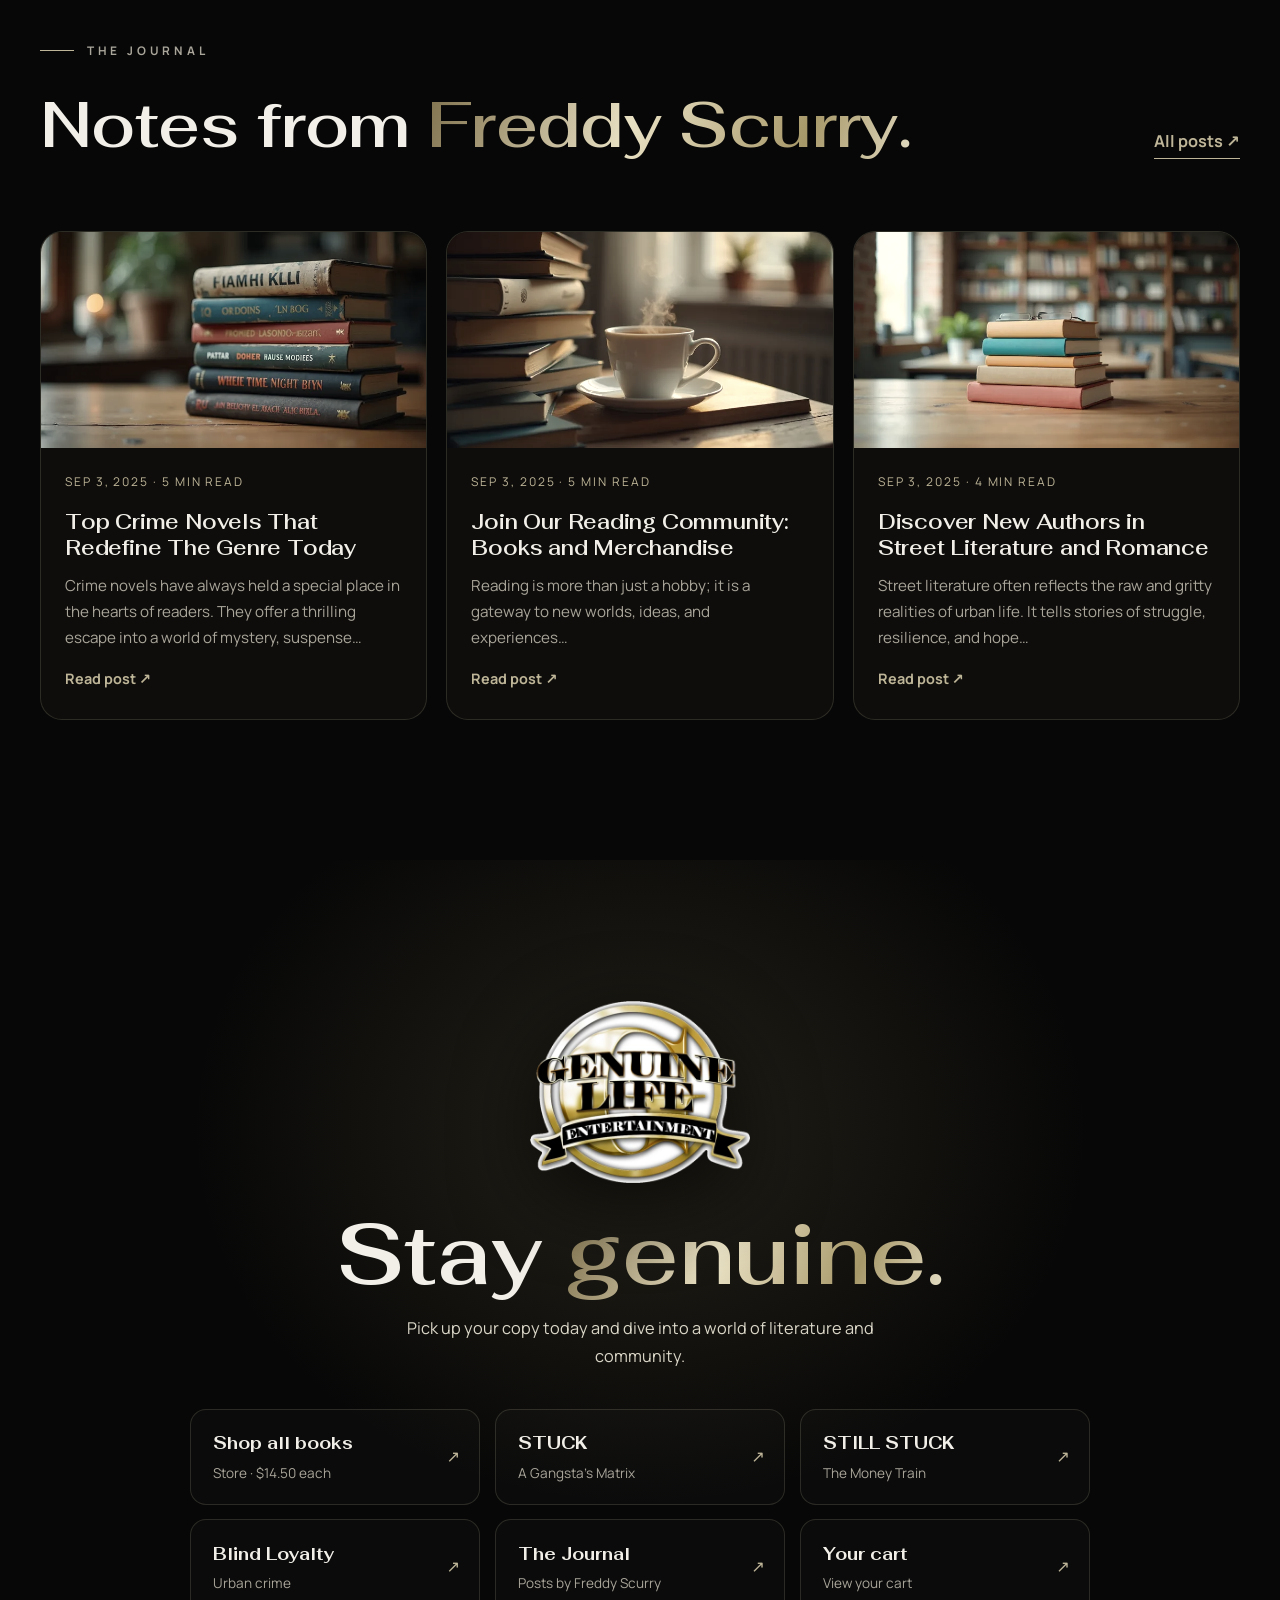
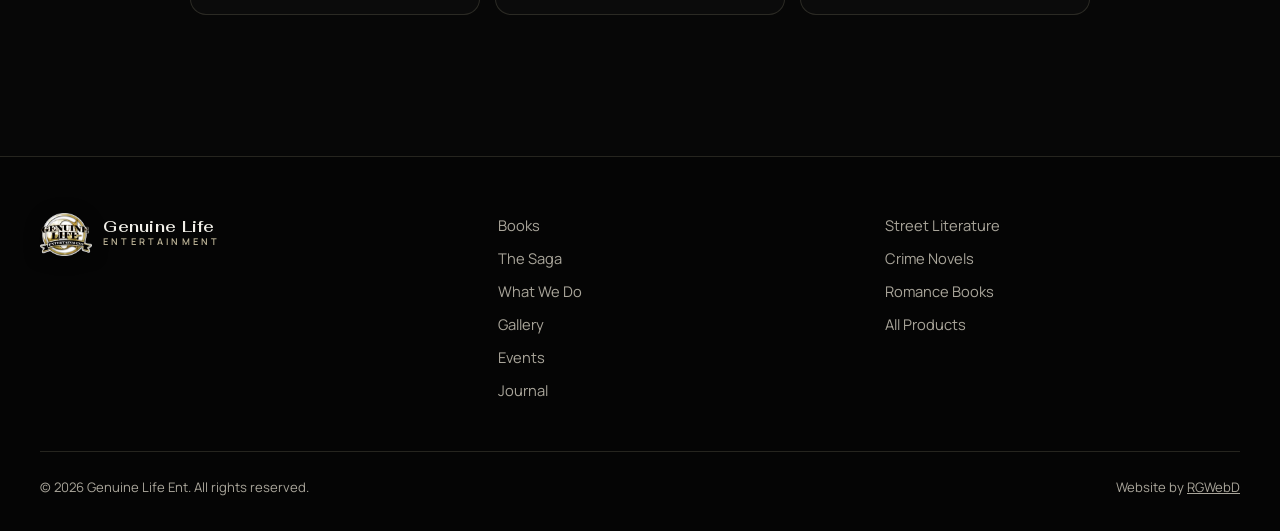
==== commit d2c8b227: "Prepare genuine4ever.com launch while preserving the Wix store" ====
--- a/index.html
+++ b/index.html
@@ -9,7 +9,9 @@
 <meta property="og:type" content="website">
 <meta property="og:title" content="Genuine Life Ent. · Find Your Book">
 <meta property="og:description" content="Dive into a world of literature and community. Street literature, crime and romance by Freddy Scurry.">
-<meta property="og:image" content="https://rgwebd.github.io/freddygrokbot/assets/og-image.jpg">
+<meta property="og:image" content="https://www.genuine4ever.com/assets/og-image.jpg">
+<meta property="og:url" content="https://www.genuine4ever.com/">
+<link rel="canonical" href="https://www.genuine4ever.com/">
 <link rel="icon" href="assets/icon-32.png" sizes="32x32">
 <link rel="apple-touch-icon" href="assets/icon-180.png">
 <link rel="preconnect" href="https://fonts.googleapis.com"><link rel="preconnect" href="https://fonts.gstatic.com" crossorigin>
@@ -38,7 +40,7 @@
     <a href="#gallery">Gallery</a>
     <a href="#listen" data-open-player>Listen</a>
     <a href="#journal">Journal</a>
-    <a class="nav-cta" href="https://www.genuine4ever.com/category/all-products" target="_blank" rel="noopener">Shop Now <span aria-hidden="true">↗</span></a>
+    <a class="nav-cta" href="https://shop.genuine4ever.com/category/all-products" target="_blank" rel="noopener">Shop Now <span aria-hidden="true">↗</span></a>
   </nav>
 </header>
 
@@ -51,7 +53,7 @@
       <h1 id="hero-title" class="reveal"><span class="line">Find Your</span> <span class="line gold">Book.</span></h1>
       <p class="lead reveal">Dive into a world of literature and community. Street literature, crime and romance from author <strong>Freddy Scurry</strong> — stories that hit hard and stay real.</p>
       <div class="actions reveal">
-        <a class="btn btn-gold magnetic" href="https://www.genuine4ever.com/category/all-products" target="_blank" rel="noopener">Shop Now <span aria-hidden="true">↗</span></a>
+        <a class="btn btn-gold magnetic" href="https://shop.genuine4ever.com/category/all-products" target="_blank" rel="noopener">Shop Now <span aria-hidden="true">↗</span></a>
         <a class="btn btn-ghost" href="#books">Explore the books <span aria-hidden="true">↓</span></a>
       </div>
       <ul class="hero-meta reveal" aria-label="Genres">
@@ -96,7 +98,7 @@
           <p>Let Kruger tell it, “They should've never counted me out!”</p>
         </details>
         <dl class="facts"><div><dt>Author</dt><dd>Freddy Scurry</dd></div><div><dt>ISBN</dt><dd>978-0615724812</dd></div><div><dt>Price</dt><dd>$14.50</dd></div></dl>
-        <div class="actions"><a class="btn btn-gold magnetic" href="https://www.genuine4ever.com/product-page/the-silent-witness" target="_blank" rel="noopener">Buy STUCK <span aria-hidden="true">↗</span></a></div>
+        <div class="actions"><a class="btn btn-gold magnetic" href="https://shop.genuine4ever.com/product-page/the-silent-witness" target="_blank" rel="noopener">Buy STUCK <span aria-hidden="true">↗</span></a></div>
       </div>
     </article>
 
@@ -112,7 +114,7 @@
           <p>That old saying more money more problems is becoming more vivid to Kruger as he may be facing a hydra that defies any easy solution. The Money Train isn't just about Kruger and his crew chasing money, it's more about what money turns people into.</p>
         </details>
         <dl class="facts"><div><dt>Author</dt><dd>Freddy Scurry</dd></div><div><dt>ISBN</dt><dd>978-0-692-71547-5</dd></div><div><dt>Price</dt><dd>$14.50</dd></div></dl>
-        <div class="actions"><a class="btn btn-gold magnetic" href="https://www.genuine4ever.com/product-page/beneath-the-surface" target="_blank" rel="noopener">Buy STILL STUCK <span aria-hidden="true">↗</span></a></div>
+        <div class="actions"><a class="btn btn-gold magnetic" href="https://shop.genuine4ever.com/product-page/beneath-the-surface" target="_blank" rel="noopener">Buy STILL STUCK <span aria-hidden="true">↗</span></a></div>
       </div>
     </article>
 
@@ -129,7 +131,7 @@
           <p>In this world, loyalty isn't always honorable — sometimes it's fatal.</p>
         </details>
         <dl class="facts"><div><dt>Author</dt><dd>Freddy Scurry</dd></div><div><dt>ISBN</dt><dd>978-1726074155</dd></div><div><dt>Price</dt><dd>$14.50</dd></div></dl>
-        <div class="actions"><a class="btn btn-gold magnetic" href="https://www.genuine4ever.com/product-page/shadows-of-deceit" target="_blank" rel="noopener">Buy Blind Loyalty <span aria-hidden="true">↗</span></a></div>
+        <div class="actions"><a class="btn btn-gold magnetic" href="https://shop.genuine4ever.com/product-page/shadows-of-deceit" target="_blank" rel="noopener">Buy Blind Loyalty <span aria-hidden="true">↗</span></a></div>
       </div>
     </article>
   </div>
@@ -213,9 +215,9 @@
       <h2 id="genres-title">Pick your <em>lane.</em></h2>
     </div>
     <div class="genre-grid">
-      <a class="genre reveal" href="https://www.genuine4ever.com/category/street-literature" target="_blank" rel="noopener"><span class="g-num">I</span><h3>Street Literature</h3><p>Explore captivating street literature that reflects urban life and culture.</p><span class="g-go">Browse <span aria-hidden="true">↗</span></span></a>
-      <a class="genre reveal" href="https://www.genuine4ever.com/category/crime-novels" target="_blank" rel="noopener"><span class="g-num">II</span><h3>Crime Novels</h3><p>Unravel thrilling crime stories filled with suspense and intrigue.</p><span class="g-go">Browse <span aria-hidden="true">↗</span></span></a>
-      <a class="genre reveal" href="https://www.genuine4ever.com/category/romance-books" target="_blank" rel="noopener"><span class="g-num">III</span><h3>Romance Books</h3><p>Delve into passionate stories that explore love and relationships.</p><span class="g-go">Browse <span aria-hidden="true">↗</span></span></a>
+      <a class="genre reveal" href="https://shop.genuine4ever.com/category/street-literature" target="_blank" rel="noopener"><span class="g-num">I</span><h3>Street Literature</h3><p>Explore captivating street literature that reflects urban life and culture.</p><span class="g-go">Browse <span aria-hidden="true">↗</span></span></a>
+      <a class="genre reveal" href="https://shop.genuine4ever.com/category/crime-novels" target="_blank" rel="noopener"><span class="g-num">II</span><h3>Crime Novels</h3><p>Unravel thrilling crime stories filled with suspense and intrigue.</p><span class="g-go">Browse <span aria-hidden="true">↗</span></span></a>
+      <a class="genre reveal" href="https://shop.genuine4ever.com/category/romance-books" target="_blank" rel="noopener"><span class="g-num">III</span><h3>Romance Books</h3><p>Delve into passionate stories that explore love and relationships.</p><span class="g-go">Browse <span aria-hidden="true">↗</span></span></a>
     </div>
   </div>
 </section>
@@ -228,7 +230,7 @@
       <h2 id="off-title">More than books.<br><em>A movement.</em></h2>
     </div>
     <div class="off-grid">
-      <article class="off-card reveal"><span class="off-no">01</span><h3>Book Sales</h3><p>We offer a wide variety of books across multiple genres.</p><a href="https://www.genuine4ever.com/category/all-products" target="_blank" rel="noopener">Visit the store <span aria-hidden="true">↗</span></a></article>
+      <article class="off-card reveal"><span class="off-no">01</span><h3>Book Sales</h3><p>We offer a wide variety of books across multiple genres.</p><a href="https://shop.genuine4ever.com/category/all-products" target="_blank" rel="noopener">Visit the store <span aria-hidden="true">↗</span></a></article>
       <article class="off-card reveal"><span class="off-no">02</span><h3>Author Promotion</h3><p>We actively promote authors and their works through our platform.</p><a href="#journal">Read the journal <span aria-hidden="true">→</span></a></article>
       <article class="off-card reveal"><span class="off-no">03</span><h3>Community Events</h3><p>Join our events to connect with fellow readers and authors.</p><a href="#events">Upcoming events <span aria-hidden="true">→</span></a></article>
     </div>
@@ -260,7 +262,7 @@
       <h2 id="ev-title">No events <em>at the moment.</em></h2>
       <p>Signings, readings and community meetups will be announced here. In the meantime, grab a book and get caught up on the saga.</p>
     </div>
-    <a class="btn btn-gold magnetic" href="https://www.genuine4ever.com/category/all-products" target="_blank" rel="noopener">Shop the collection <span aria-hidden="true">↗</span></a>
+    <a class="btn btn-gold magnetic" href="https://shop.genuine4ever.com/category/all-products" target="_blank" rel="noopener">Shop the collection <span aria-hidden="true">↗</span></a>
   </div>
 </section>
 
@@ -269,12 +271,12 @@
     <div class="section-head reveal">
       <p class="eyebrow">The Journal</p>
       <h2 id="jr-title">Notes from <em>Freddy Scurry.</em></h2>
-      <a class="text-link" href="https://www.genuine4ever.com/blog" target="_blank" rel="noopener">All posts <span aria-hidden="true">↗</span></a>
+      <a class="text-link" href="https://shop.genuine4ever.com/blog" target="_blank" rel="noopener">All posts <span aria-hidden="true">↗</span></a>
     </div>
     <div class="post-grid">
-      <a class="post reveal" href="https://www.genuine4ever.com/post/top-crime-novels-that-redefine-the-genre-today" target="_blank" rel="noopener"><div class="post-img"><img src="assets/journal-crime-720.webp" width="720" height="411" loading="lazy" alt="A stack of hardcover novels on a wooden table"></div><div class="post-body"><p class="post-meta">Sep 3, 2025 · 5 min read</p><h3>Top Crime Novels That Redefine The Genre Today</h3><p>Crime novels have always held a special place in the hearts of readers. They offer a thrilling escape into a world of mystery, suspense…</p><span class="g-go">Read post <span aria-hidden="true">↗</span></span></div></a>
-      <a class="post reveal" href="https://www.genuine4ever.com/post/join-our-reading-community-books-and-merchandise" target="_blank" rel="noopener"><div class="post-img"><img src="assets/journal-community-720.webp" width="720" height="411" loading="lazy" alt="Stacked books beside a cup of coffee by a sunny window"></div><div class="post-body"><p class="post-meta">Sep 3, 2025 · 5 min read</p><h3>Join Our Reading Community: Books and Merchandise</h3><p>Reading is more than just a hobby; it is a gateway to new worlds, ideas, and experiences…</p><span class="g-go">Read post <span aria-hidden="true">↗</span></span></div></a>
-      <a class="post reveal" href="https://www.genuine4ever.com/post/discover-new-authors-in-street-literature-and-romance" target="_blank" rel="noopener"><div class="post-img"><img src="assets/journal-authors-720.webp" width="720" height="411" loading="lazy" alt="A small stack of colorful books on a table in a library"></div><div class="post-body"><p class="post-meta">Sep 3, 2025 · 4 min read</p><h3>Discover New Authors in Street Literature and Romance</h3><p>Street literature often reflects the raw and gritty realities of urban life. It tells stories of struggle, resilience, and hope…</p><span class="g-go">Read post <span aria-hidden="true">↗</span></span></div></a>
+      <a class="post reveal" href="https://shop.genuine4ever.com/post/top-crime-novels-that-redefine-the-genre-today" target="_blank" rel="noopener"><div class="post-img"><img src="assets/journal-crime-720.webp" width="720" height="411" loading="lazy" alt="A stack of hardcover novels on a wooden table"></div><div class="post-body"><p class="post-meta">Sep 3, 2025 · 5 min read</p><h3>Top Crime Novels That Redefine The Genre Today</h3><p>Crime novels have always held a special place in the hearts of readers. They offer a thrilling escape into a world of mystery, suspense…</p><span class="g-go">Read post <span aria-hidden="true">↗</span></span></div></a>
+      <a class="post reveal" href="https://shop.genuine4ever.com/post/join-our-reading-community-books-and-merchandise" target="_blank" rel="noopener"><div class="post-img"><img src="assets/journal-community-720.webp" width="720" height="411" loading="lazy" alt="Stacked books beside a cup of coffee by a sunny window"></div><div class="post-body"><p class="post-meta">Sep 3, 2025 · 5 min read</p><h3>Join Our Reading Community: Books and Merchandise</h3><p>Reading is more than just a hobby; it is a gateway to new worlds, ideas, and experiences…</p><span class="g-go">Read post <span aria-hidden="true">↗</span></span></div></a>
+      <a class="post reveal" href="https://shop.genuine4ever.com/post/discover-new-authors-in-street-literature-and-romance" target="_blank" rel="noopener"><div class="post-img"><img src="assets/journal-authors-720.webp" width="720" height="411" loading="lazy" alt="A small stack of colorful books on a table in a library"></div><div class="post-body"><p class="post-meta">Sep 3, 2025 · 4 min read</p><h3>Discover New Authors in Street Literature and Romance</h3><p>Street literature often reflects the raw and gritty realities of urban life. It tells stories of struggle, resilience, and hope…</p><span class="g-go">Read post <span aria-hidden="true">↗</span></span></div></a>
     </div>
   </div>
 </section>
@@ -285,12 +287,12 @@
     <h2 id="cta-title">Stay <em>genuine.</em></h2>
     <p>Pick up your copy today and dive into a world of literature and community.</p>
     <div class="link-grid">
-      <a class="link-card" href="https://www.genuine4ever.com/category/all-products" target="_blank" rel="noopener"><strong>Shop all books</strong><span>Store · $14.50 each</span></a>
-      <a class="link-card" href="https://www.genuine4ever.com/product-page/the-silent-witness" target="_blank" rel="noopener"><strong>STUCK</strong><span>A Gangsta's Matrix</span></a>
-      <a class="link-card" href="https://www.genuine4ever.com/product-page/beneath-the-surface" target="_blank" rel="noopener"><strong>STILL STUCK</strong><span>The Money Train</span></a>
-      <a class="link-card" href="https://www.genuine4ever.com/product-page/shadows-of-deceit" target="_blank" rel="noopener"><strong>Blind Loyalty</strong><span>Urban crime</span></a>
-      <a class="link-card" href="https://www.genuine4ever.com/blog" target="_blank" rel="noopener"><strong>The Journal</strong><span>Posts by Freddy Scurry</span></a>
-      <a class="link-card" href="https://www.genuine4ever.com/cart-page" target="_blank" rel="noopener"><strong>Your cart</strong><span>View your cart</span></a>
+      <a class="link-card" href="https://shop.genuine4ever.com/category/all-products" target="_blank" rel="noopener"><strong>Shop all books</strong><span>Store · $14.50 each</span></a>
+      <a class="link-card" href="https://shop.genuine4ever.com/product-page/the-silent-witness" target="_blank" rel="noopener"><strong>STUCK</strong><span>A Gangsta's Matrix</span></a>
+      <a class="link-card" href="https://shop.genuine4ever.com/product-page/beneath-the-surface" target="_blank" rel="noopener"><strong>STILL STUCK</strong><span>The Money Train</span></a>
+      <a class="link-card" href="https://shop.genuine4ever.com/product-page/shadows-of-deceit" target="_blank" rel="noopener"><strong>Blind Loyalty</strong><span>Urban crime</span></a>
+      <a class="link-card" href="https://shop.genuine4ever.com/blog" target="_blank" rel="noopener"><strong>The Journal</strong><span>Posts by Freddy Scurry</span></a>
+      <a class="link-card" href="https://shop.genuine4ever.com/cart-page" target="_blank" rel="noopener"><strong>Your cart</strong><span>View your cart</span></a>
     </div>
   </div>
 </section>
@@ -303,10 +305,10 @@
       <a href="#books">Books</a><a href="#saga">The Saga</a><a href="#offerings">What We Do</a><a href="#gallery">Gallery</a><a href="#events">Events</a><a href="#journal">Journal</a>
     </nav>
     <nav aria-label="Store">
-      <a href="https://www.genuine4ever.com/category/street-literature" target="_blank" rel="noopener">Street Literature</a><a href="https://www.genuine4ever.com/category/crime-novels" target="_blank" rel="noopener">Crime Novels</a><a href="https://www.genuine4ever.com/category/romance-books" target="_blank" rel="noopener">Romance Books</a><a href="https://www.genuine4ever.com/category/all-products" target="_blank" rel="noopener">All Products</a>
+      <a href="https://shop.genuine4ever.com/category/street-literature" target="_blank" rel="noopener">Street Literature</a><a href="https://shop.genuine4ever.com/category/crime-novels" target="_blank" rel="noopener">Crime Novels</a><a href="https://shop.genuine4ever.com/category/romance-books" target="_blank" rel="noopener">Romance Books</a><a href="https://shop.genuine4ever.com/category/all-products" target="_blank" rel="noopener">All Products</a>
     </nav>
   </div>
-  <div class="wrap foot-bottom"><p>© <span data-year>2026</span> Genuine Life Ent. All rights reserved.</p><p>Website preview by <a href="https://github.com/RGWebD" target="_blank" rel="noopener">RGWebD</a></p></div>
+  <div class="wrap foot-bottom"><p>© <span data-year>2026</span> Genuine Life Ent. All rights reserved.</p><p>Website by <a href="https://github.com/RGWebD" target="_blank" rel="noopener">RGWebD</a></p></div>
 </footer>
 
 <dialog class="lightbox" aria-label="Image viewer">
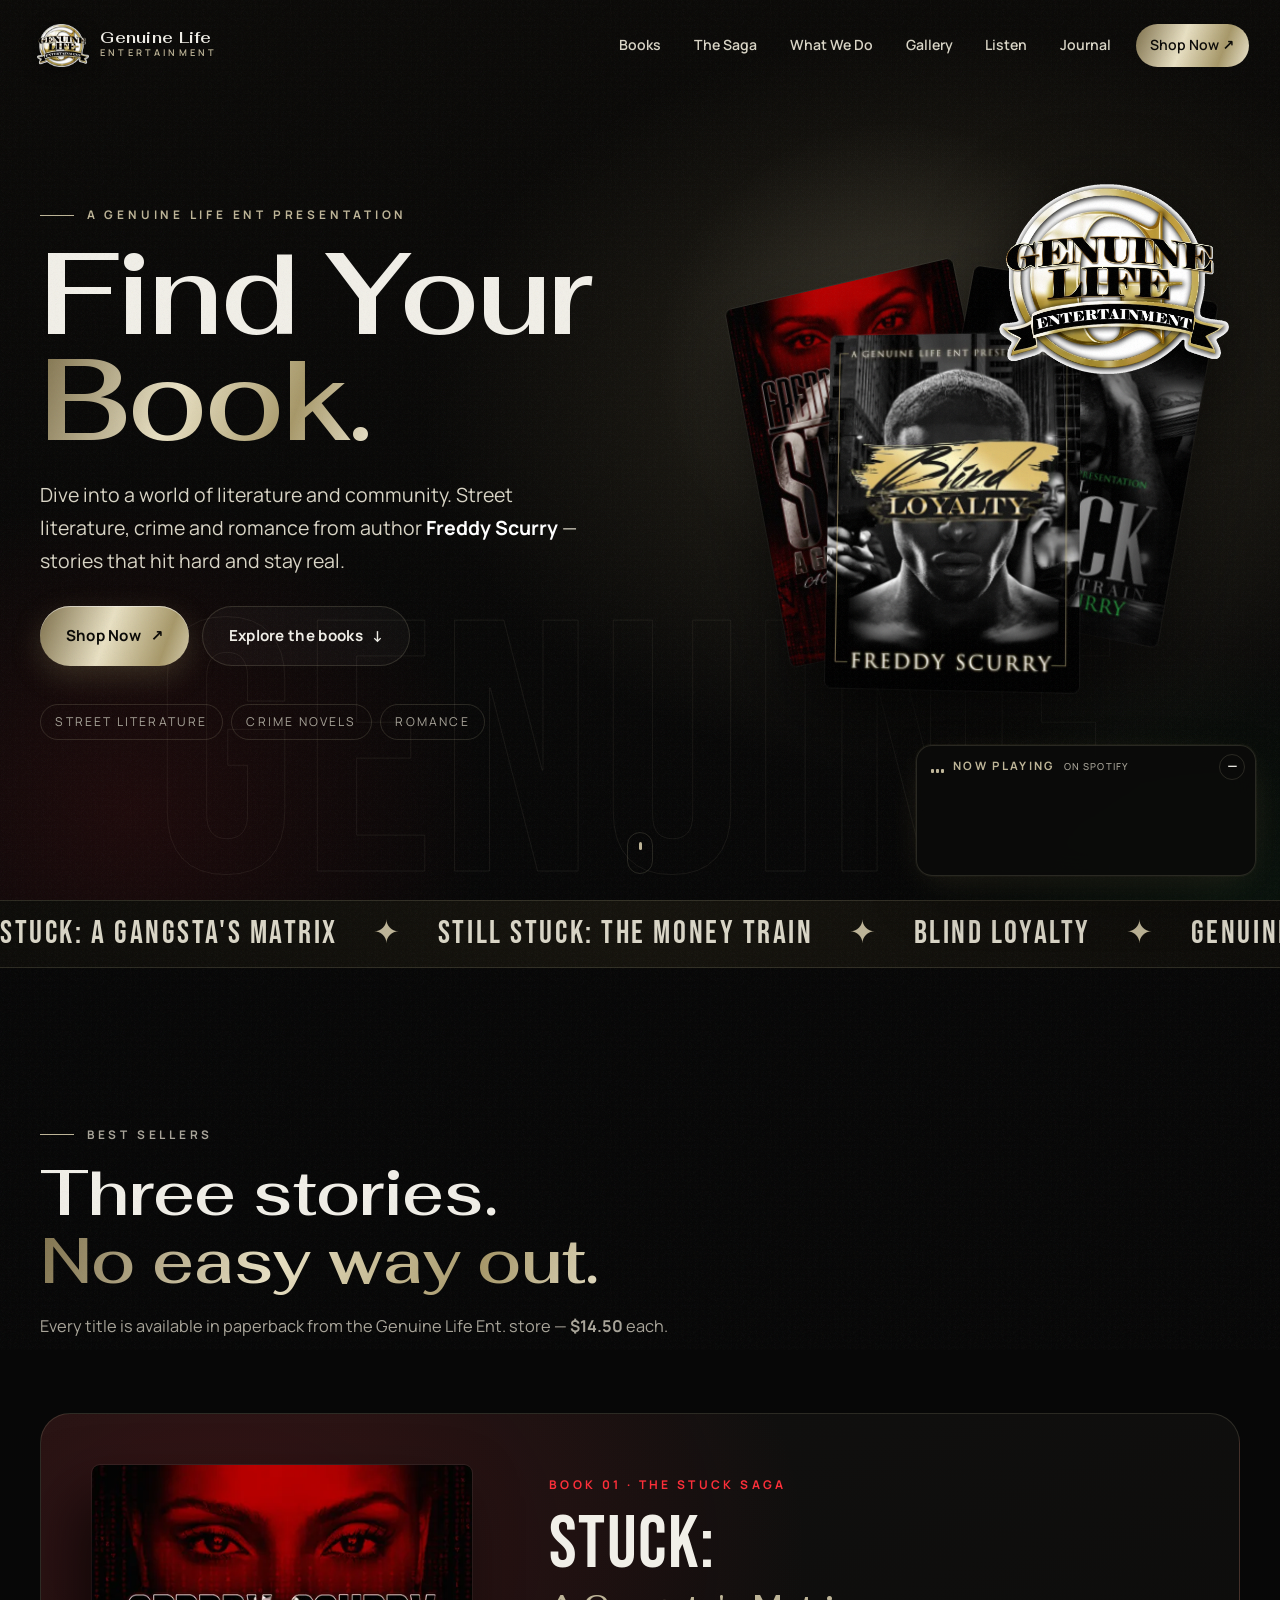
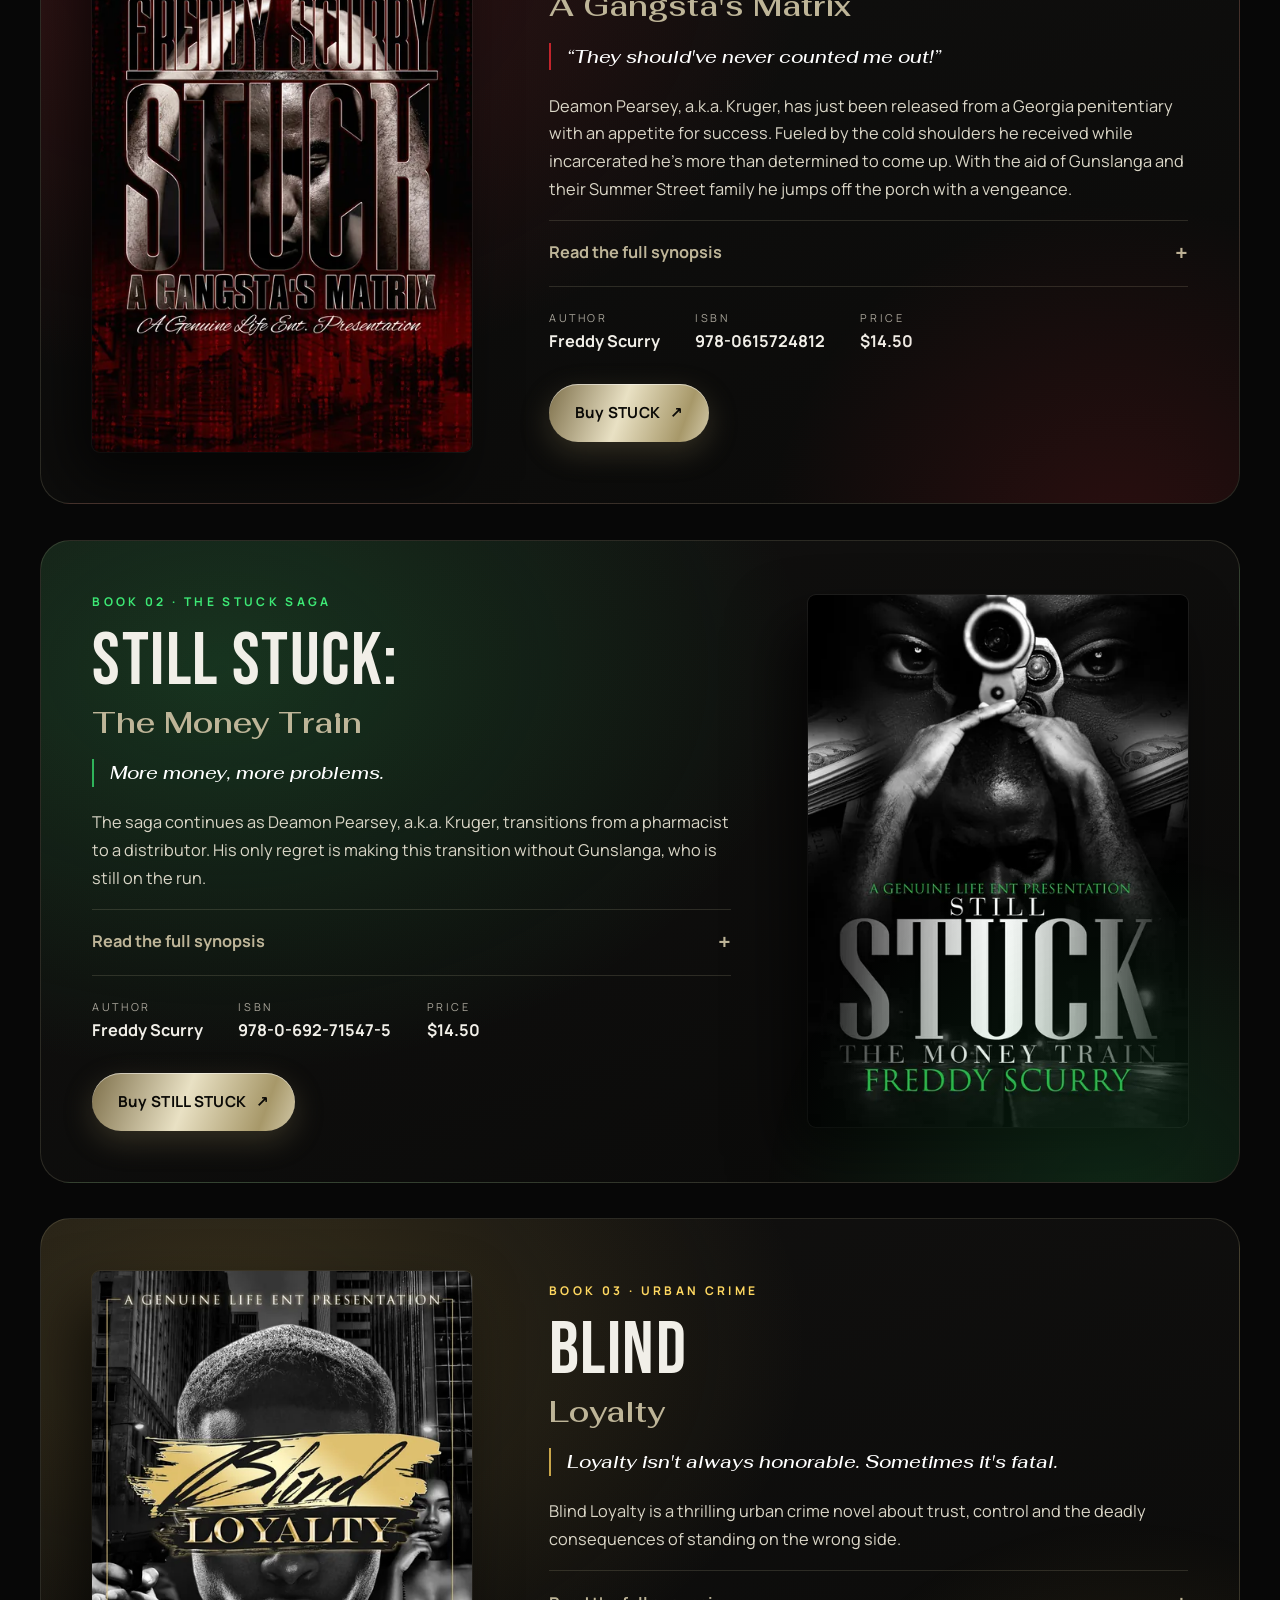
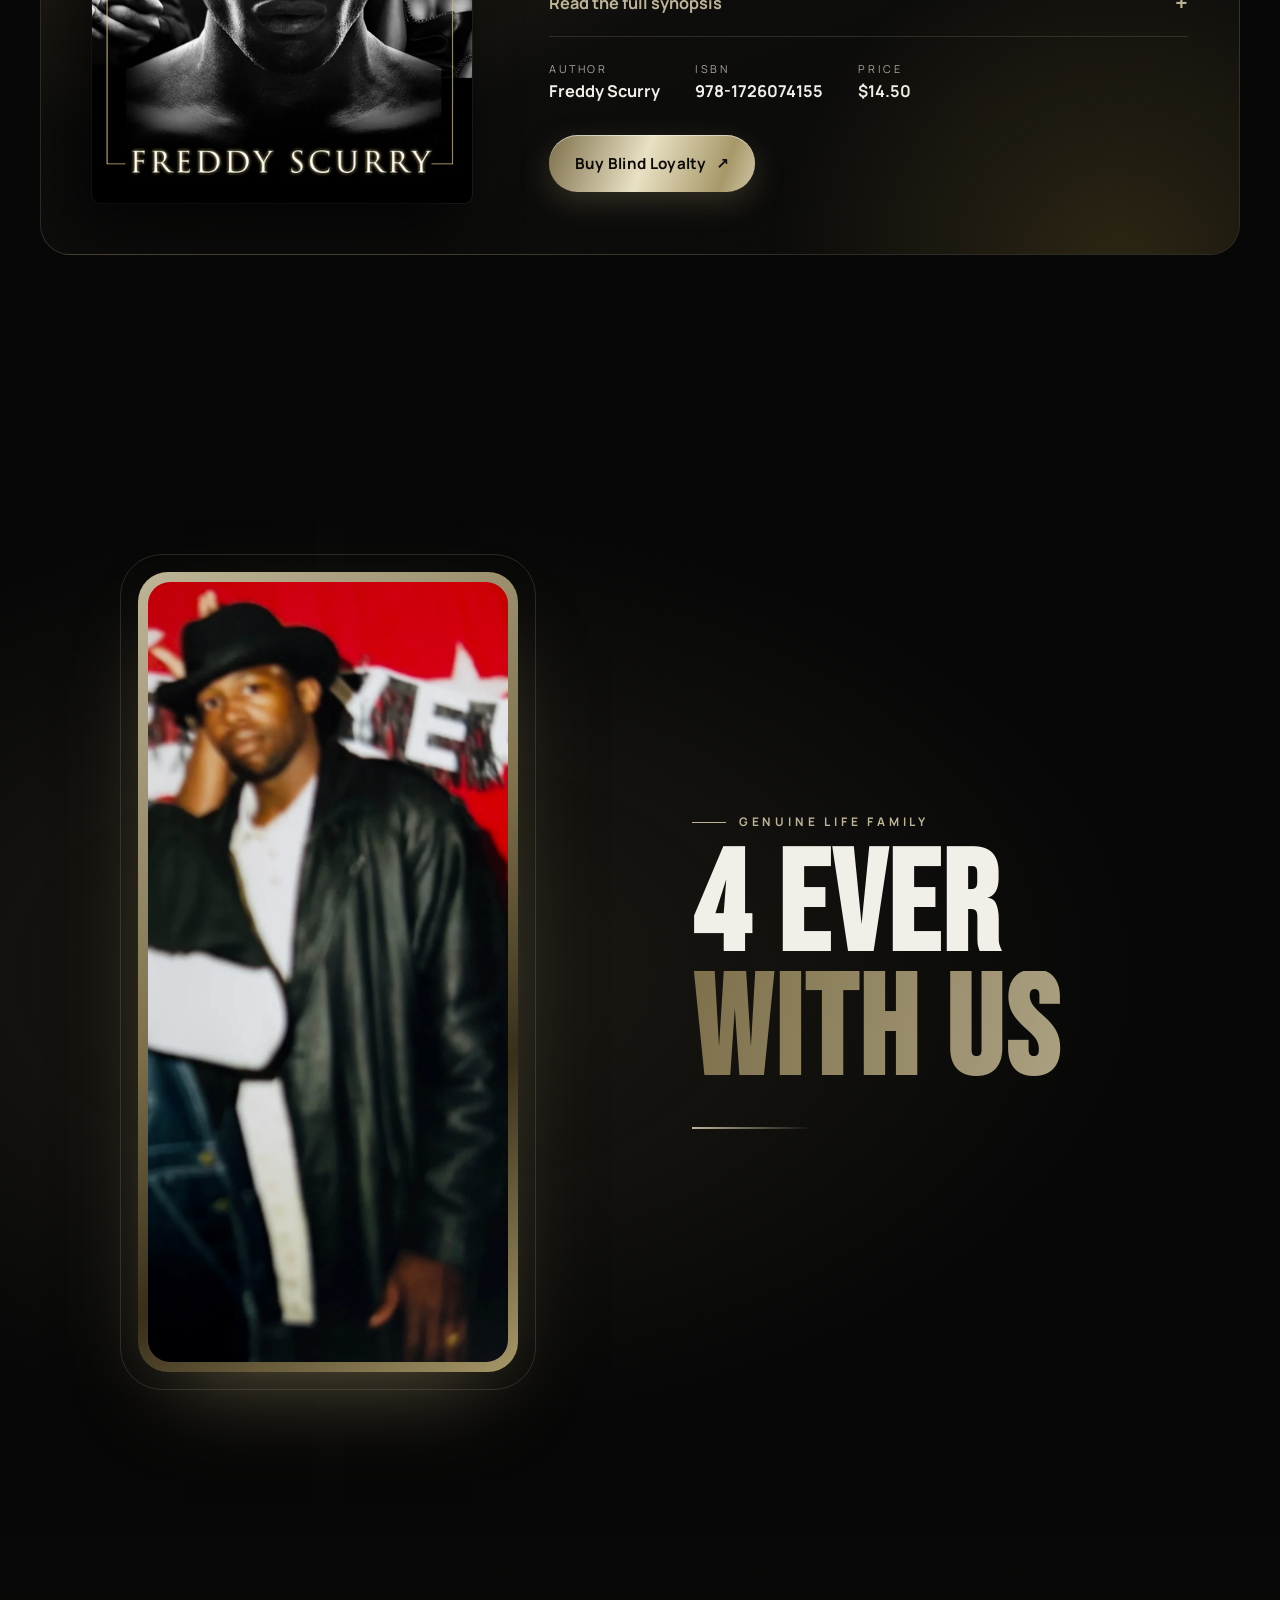
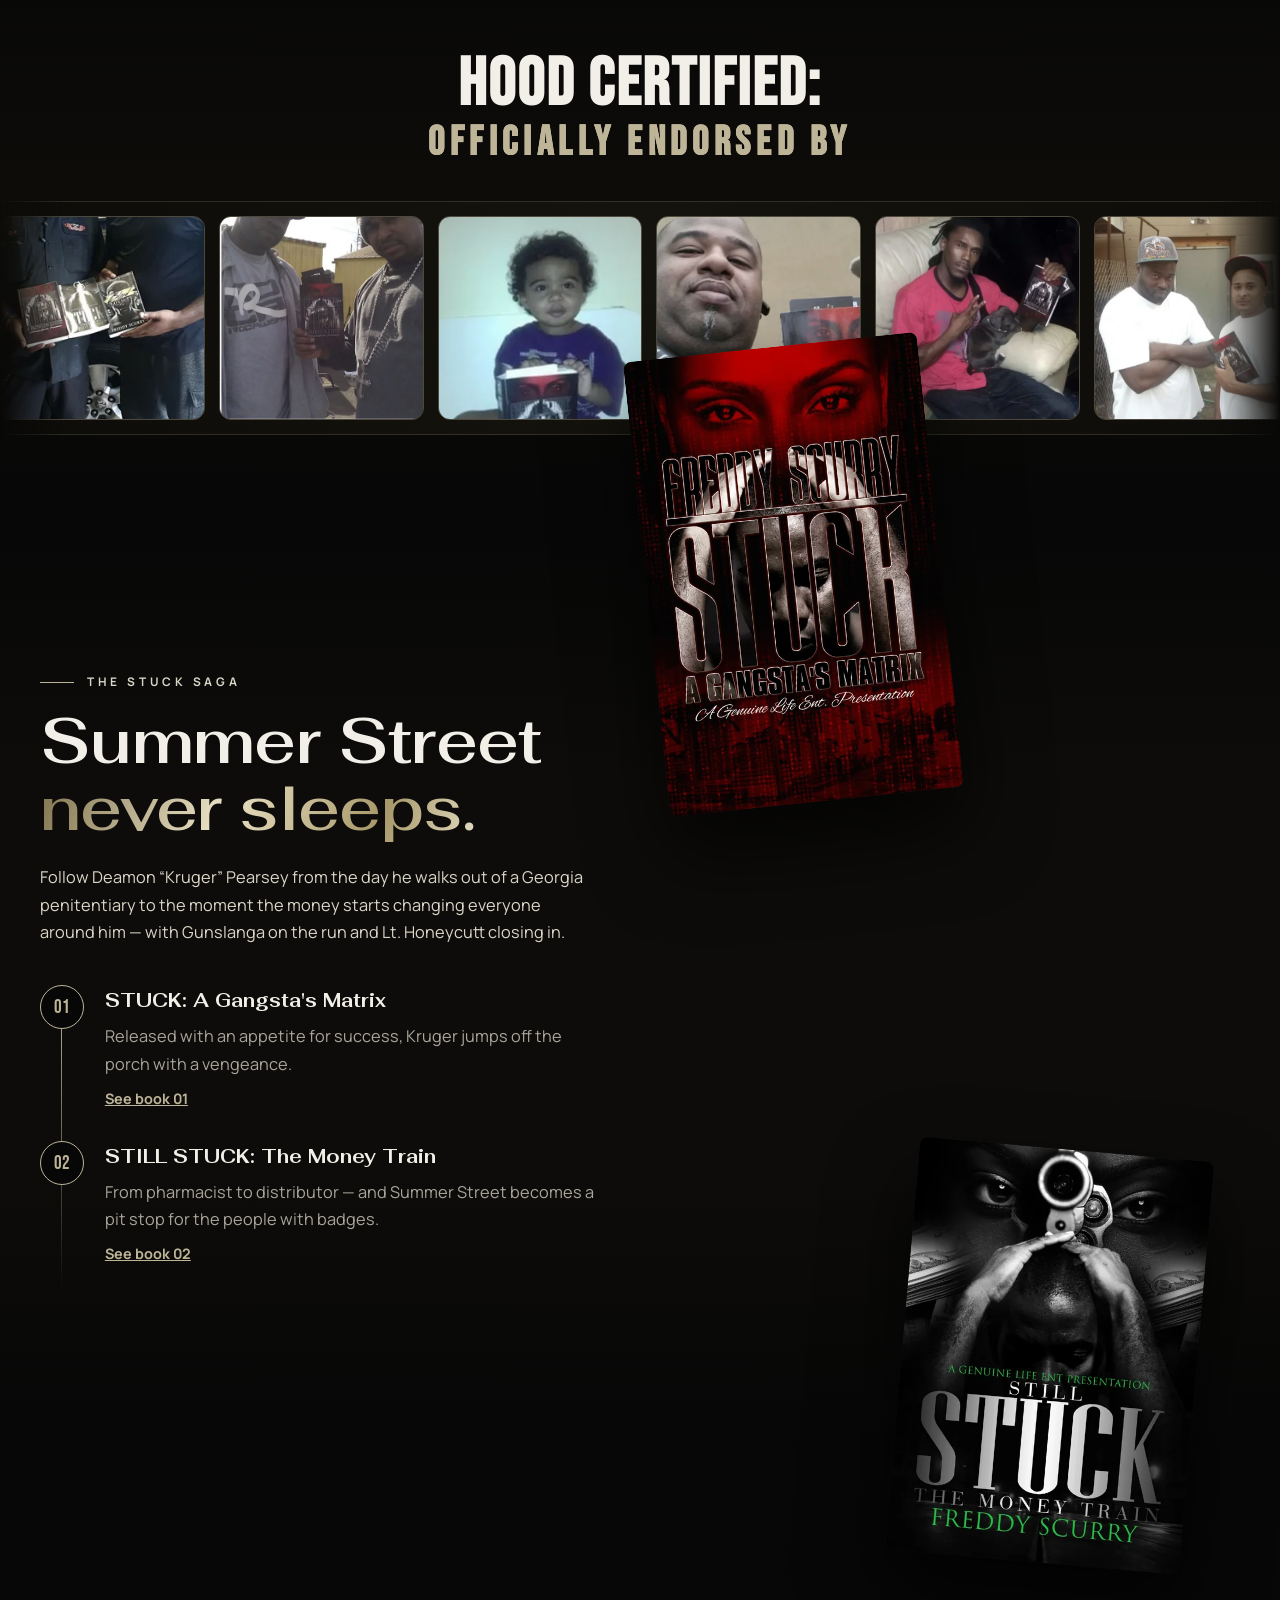
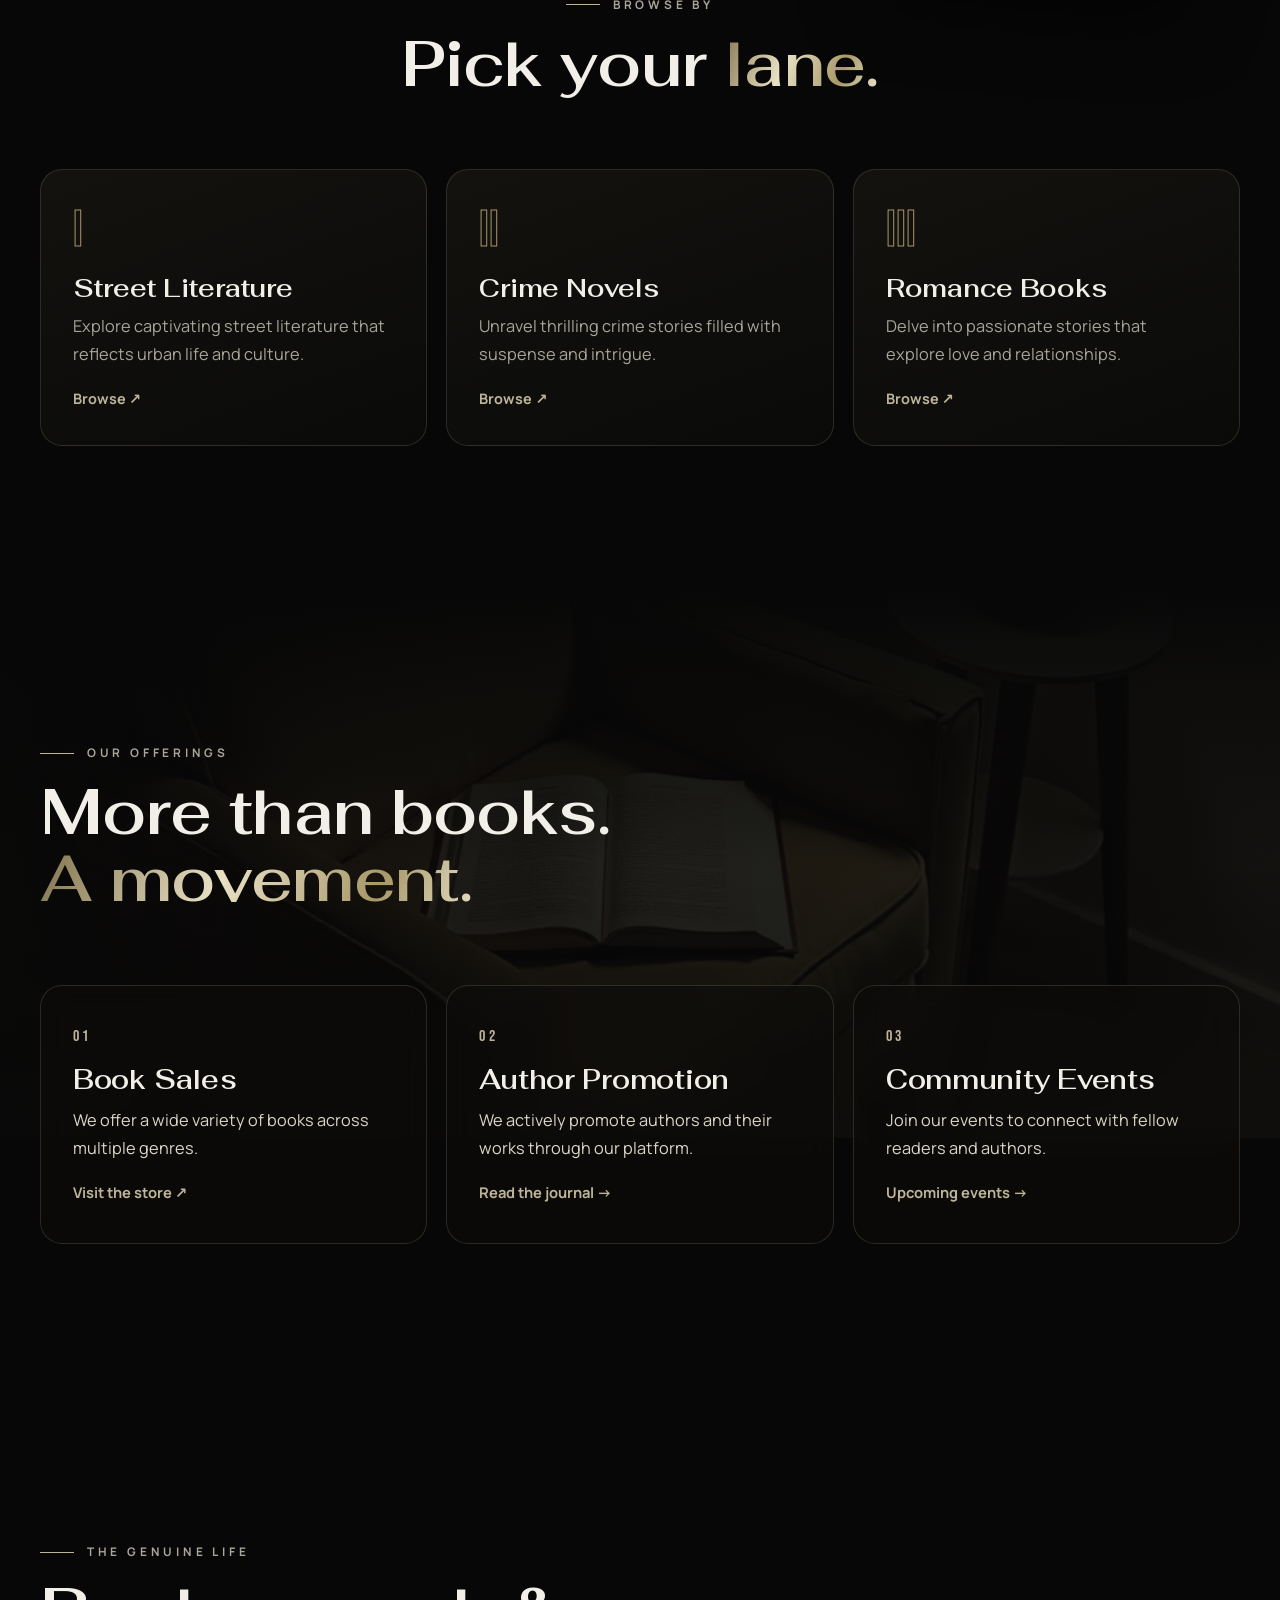
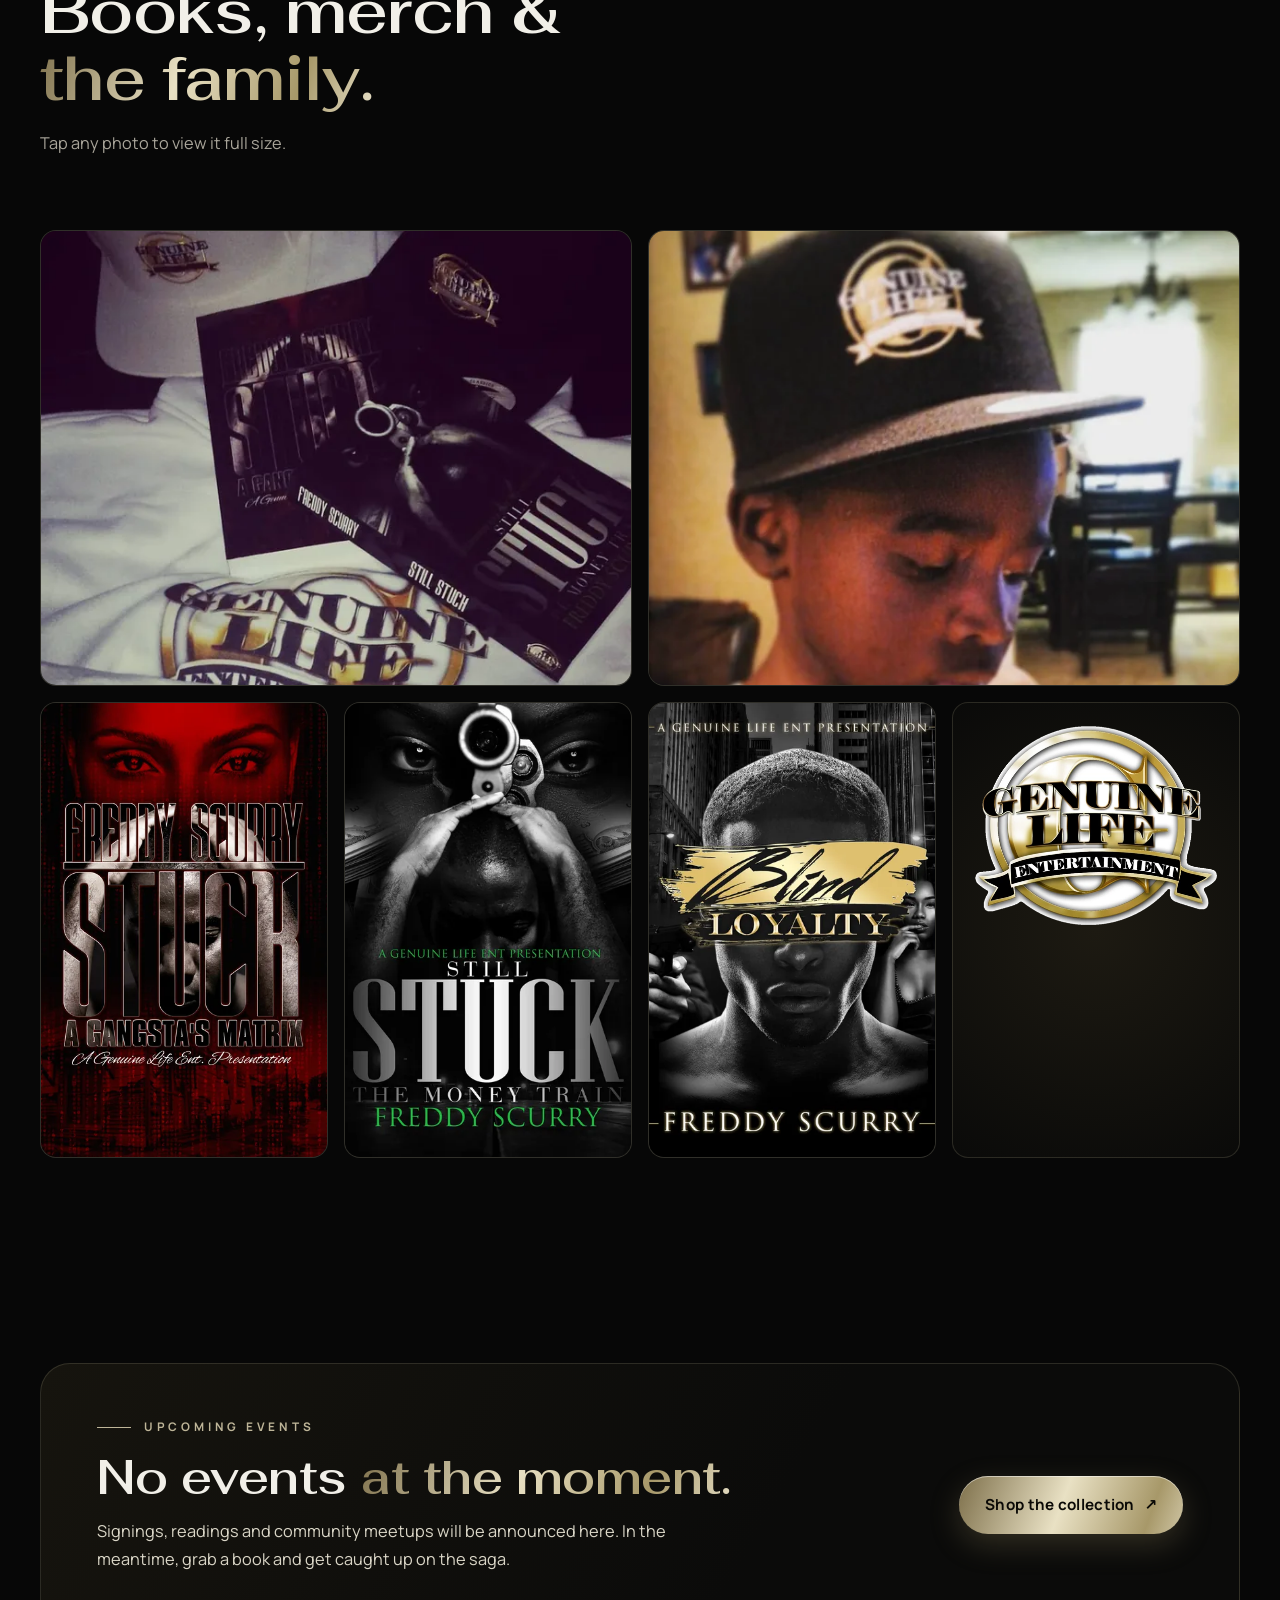
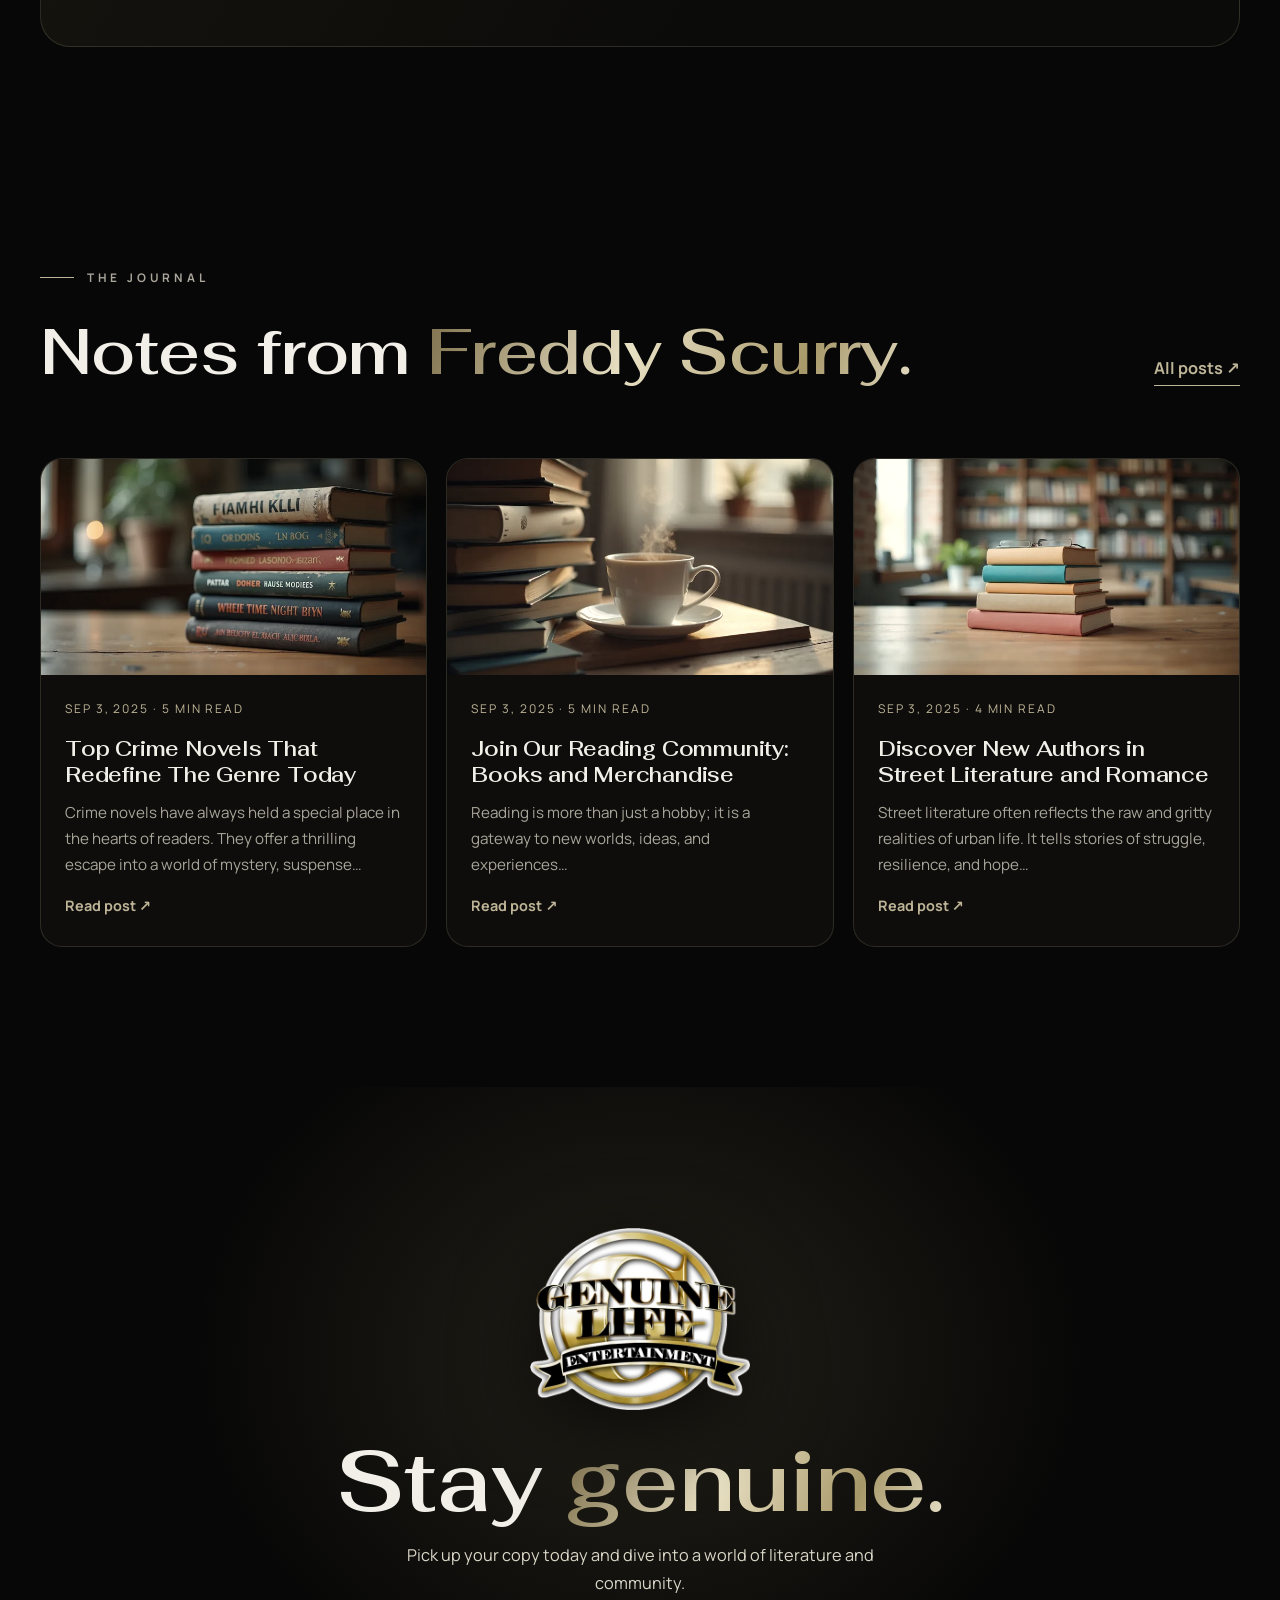
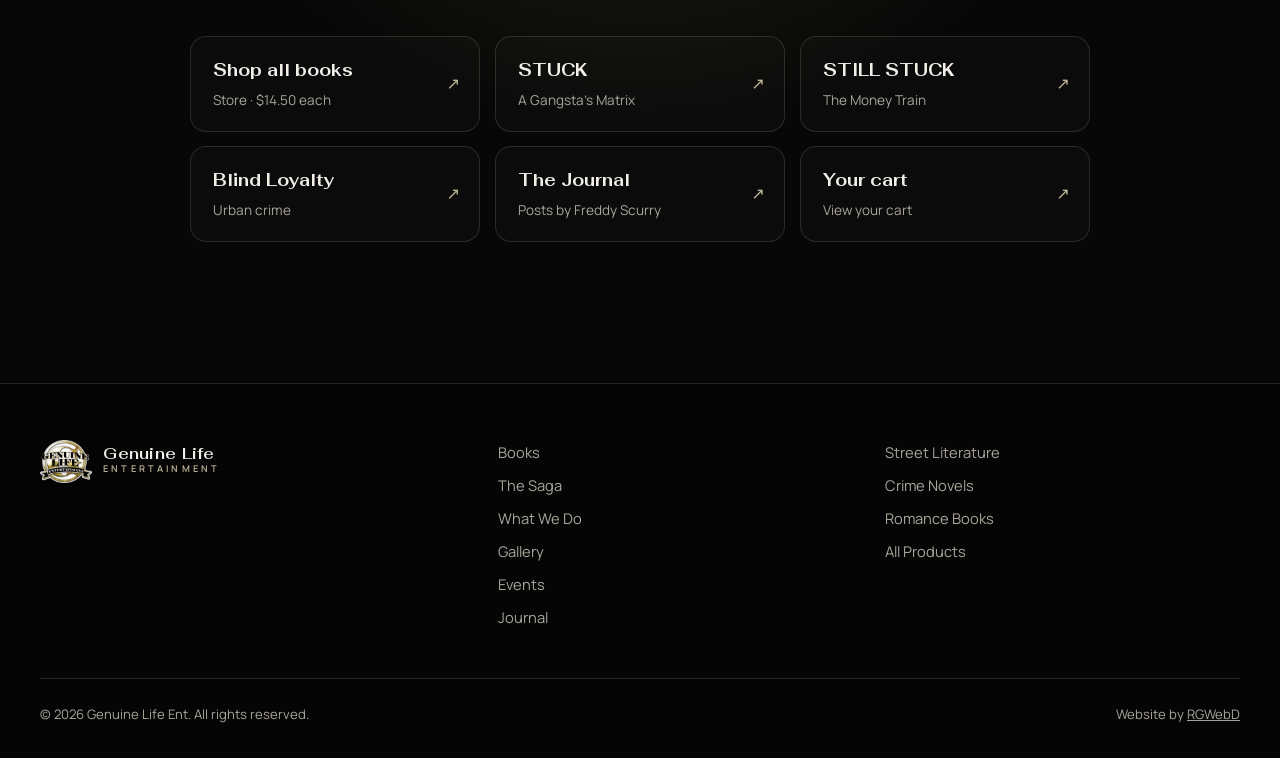
==== commit 220360ef: "Swap 4 Ever With Us photo for Freddy's portrait" ====
--- a/index.html
+++ b/index.html
@@ -140,7 +140,7 @@
 <section class="forever section" id="forever" aria-labelledby="forever-title">
   <div class="wrap forever-grid">
     <figure class="forever-photo reveal">
-      <picture><source srcset="assets/forever-with-us.webp" type="image/webp"><img src="assets/forever-with-us.jpg" width="1282" height="1278" alt="Two men standing together outdoors, one holding up a copy of STUCK: A Gangsta's Matrix by Freddy Scurry" loading="lazy"></picture>
+      <picture><source srcset="assets/forever-portrait.webp" type="image/webp"><img src="assets/forever-portrait.jpg" width="738" height="1600" alt="Portrait of a man in a black hat and long black leather coat" loading="lazy"></picture>
     </figure>
     <div class="forever-copy reveal">
       <p class="eyebrow">Genuine Life Family</p>
--- a/style.css
+++ b/style.css
@@ -318,6 +318,7 @@
 .forever{position:relative;overflow:hidden;background:radial-gradient(ellipse at 30% 50%,rgba(167,152,105,.14),transparent 60%),var(--ink)}
 .forever-grid{display:grid;grid-template-columns:1.05fr 1fr;gap:clamp(2rem,6vw,5.5rem);align-items:center}
 .forever-photo{position:relative;margin:0;border-radius:calc(var(--r) + 8px);padding:10px;background:linear-gradient(145deg,var(--gold),var(--gold3) 45%,var(--bronze) 70%,var(--gold2));box-shadow:0 40px 90px -40px rgba(167,152,105,.6)}
+.forever-photo{width:100%;max-width:380px;justify-self:center}
 .forever-photo::after{content:"";position:absolute;inset:-18px;border:1px solid var(--line);border-radius:calc(var(--r) + 20px);pointer-events:none}
 .forever-photo img{display:block;width:100%;height:auto;border-radius:var(--r);filter:saturate(.9) contrast(1.05)}
 .forever-copy h2{font-family:var(--impact);letter-spacing:.02em;line-height:.88;font-size:clamp(4rem,11vw,9rem)}
@@ -325,7 +326,7 @@
 .forever-copy h2 em{display:block;font-style:normal;background:linear-gradient(100deg,var(--gold3),var(--gold) 40%,#fff6d8 50%,var(--gold) 60%,var(--gold3));background-size:250% 100%;-webkit-background-clip:text;background-clip:text;color:transparent;animation:foreverShine 6s ease-in-out infinite}
 .forever-rule{display:block;width:120px;height:2px;margin-top:2rem;background:linear-gradient(90deg,var(--gold),transparent)}
 @keyframes foreverShine{0%,100%{background-position:100% 0}50%{background-position:0 0}}
-@media (max-width:820px){.forever-grid{grid-template-columns:1fr}.forever-copy{text-align:center}.forever-copy .eyebrow{justify-content:center}.forever-rule{margin-inline:auto}}
+@media (max-width:820px){.forever-grid{grid-template-columns:1fr}.forever-photo{max-width:250px}.forever-copy{text-align:center}.forever-copy .eyebrow{justify-content:center}.forever-rule{margin-inline:auto}}
 @media (prefers-reduced-motion:reduce){.forever-copy h2 em{animation:none}}
 
 /* Hood Certified endorsement strip */
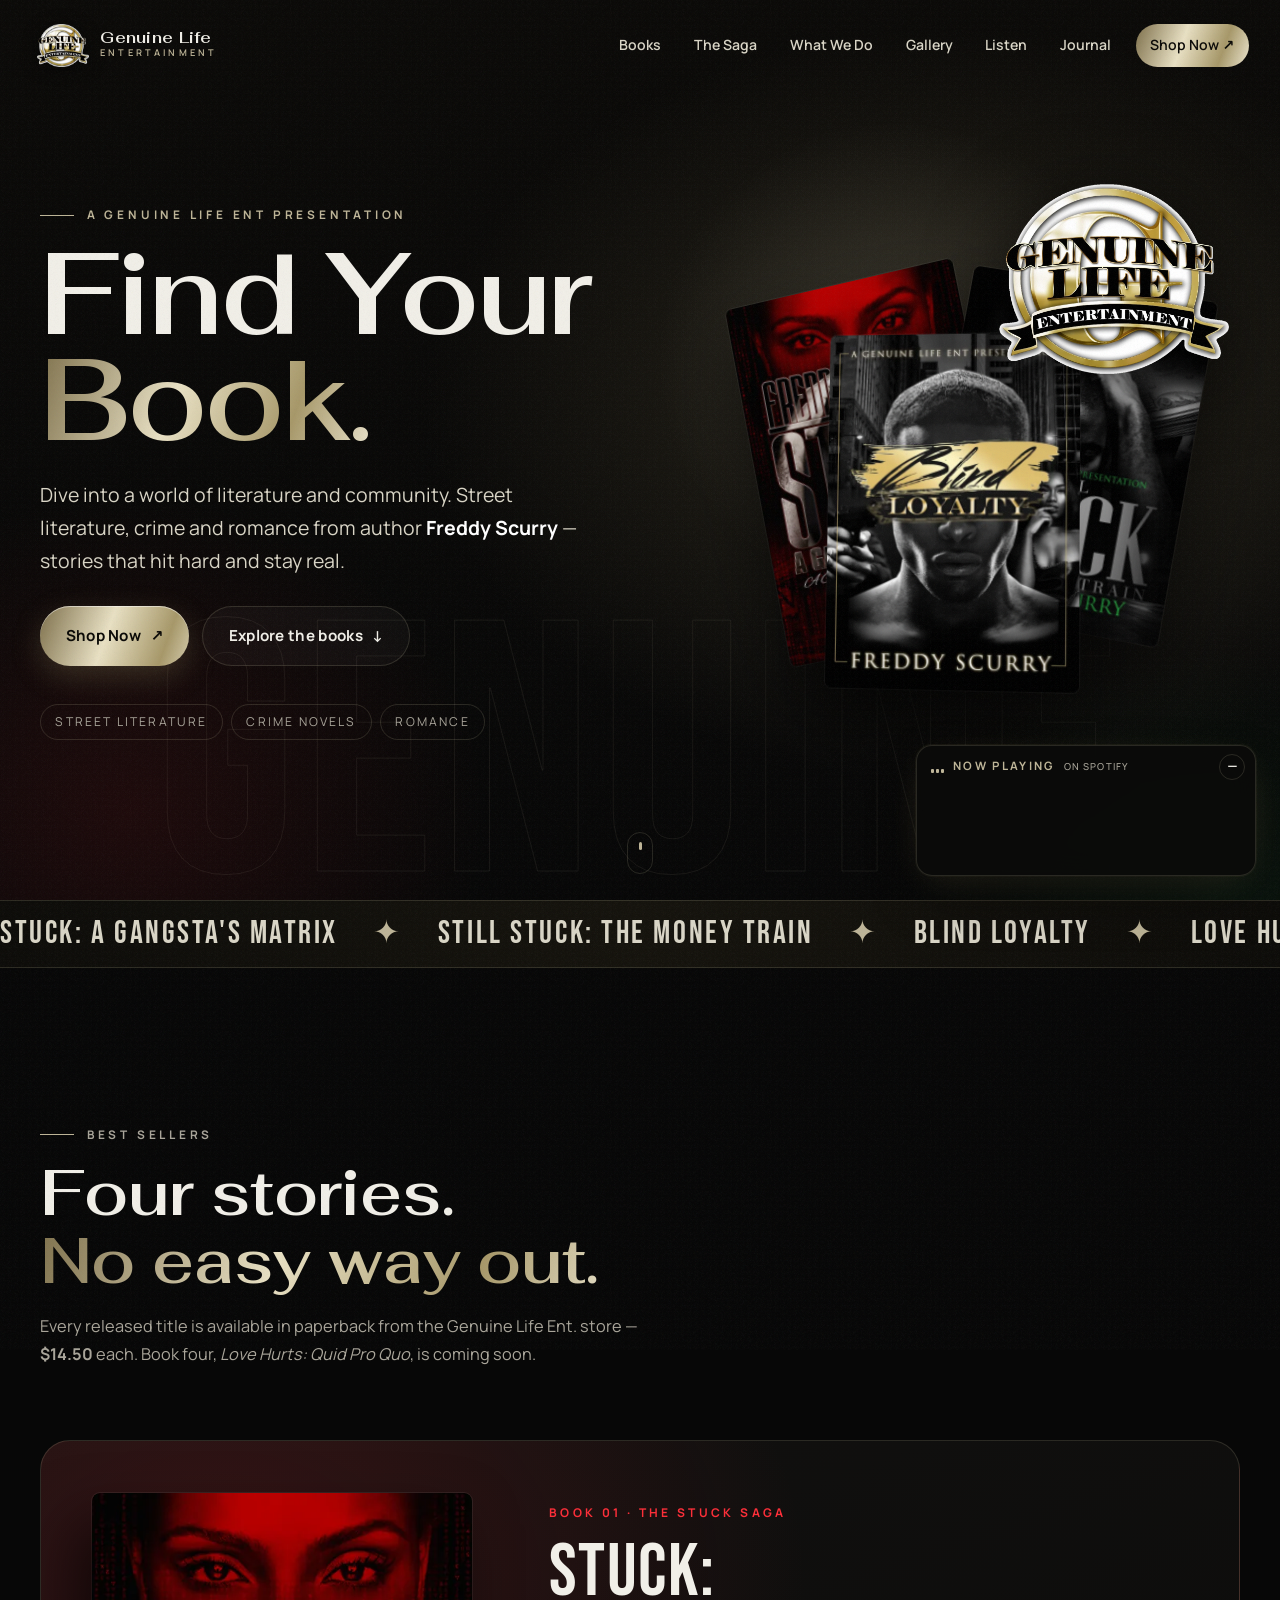
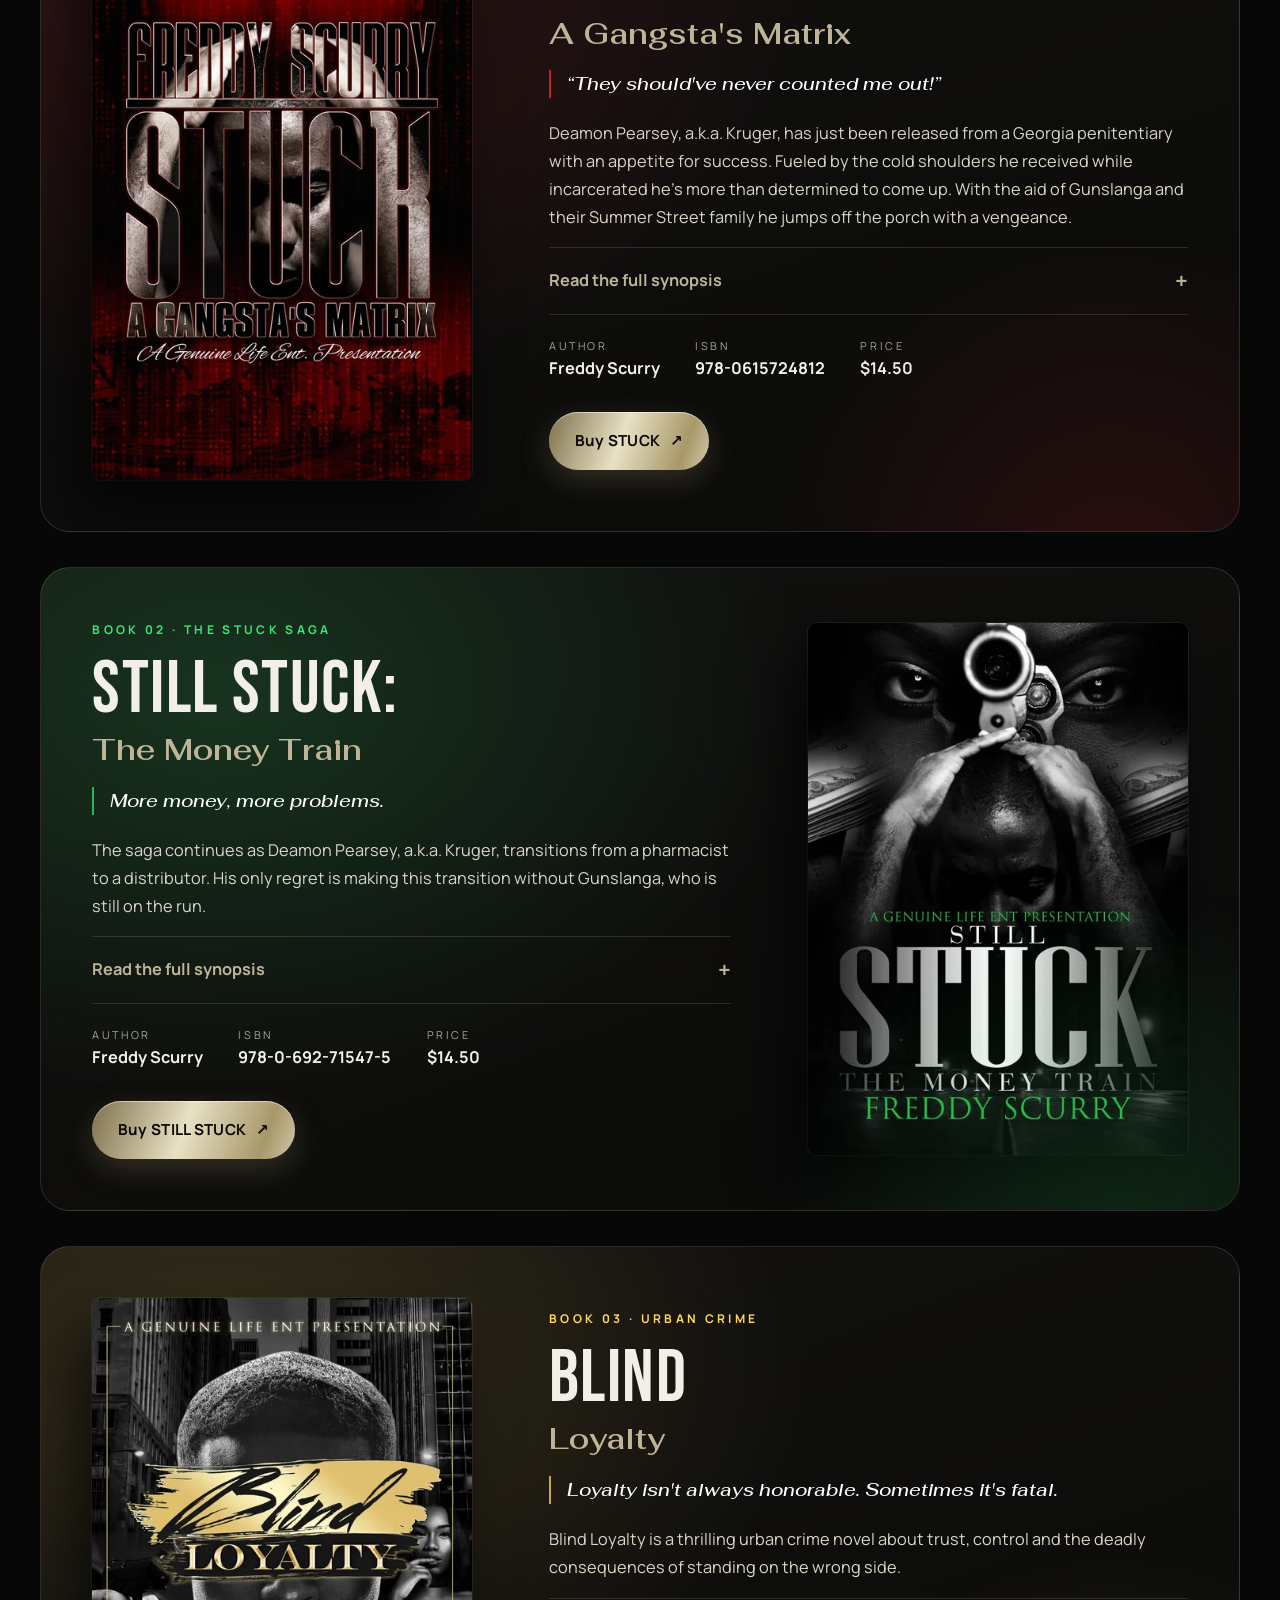
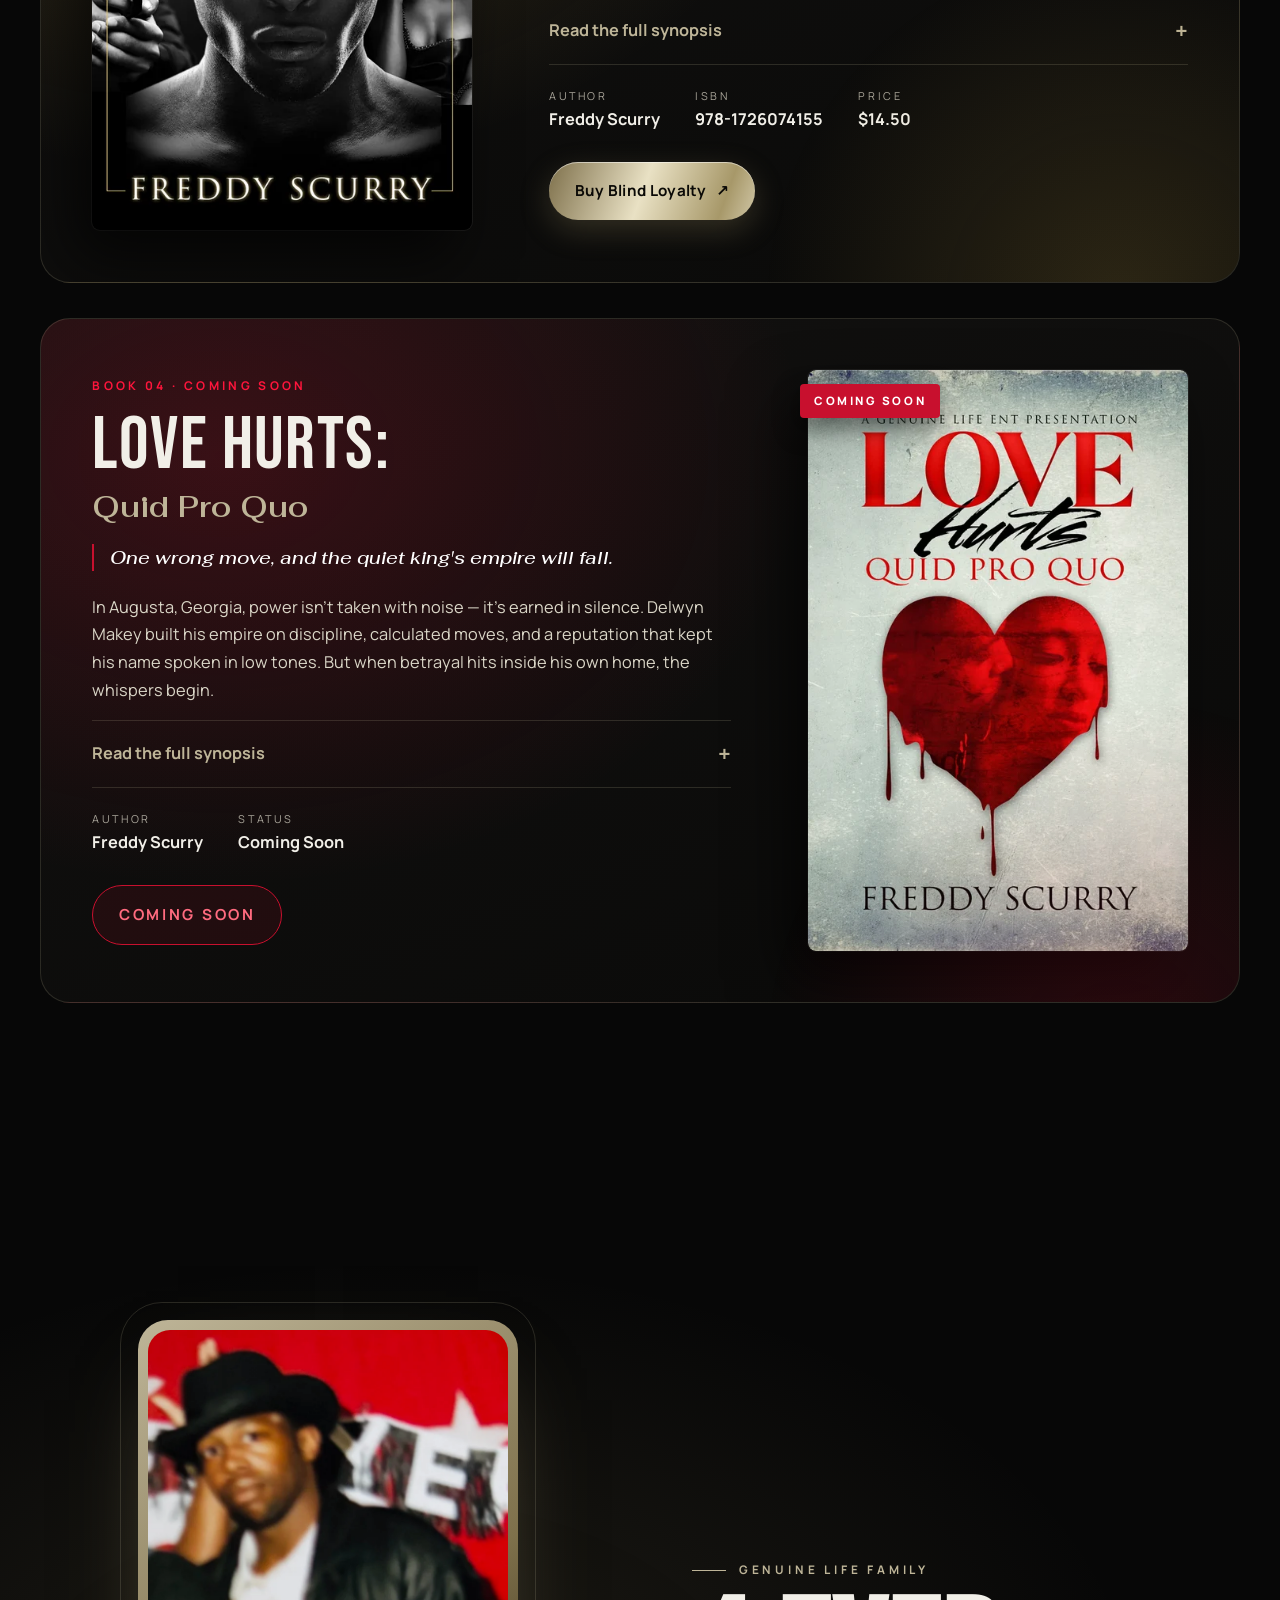
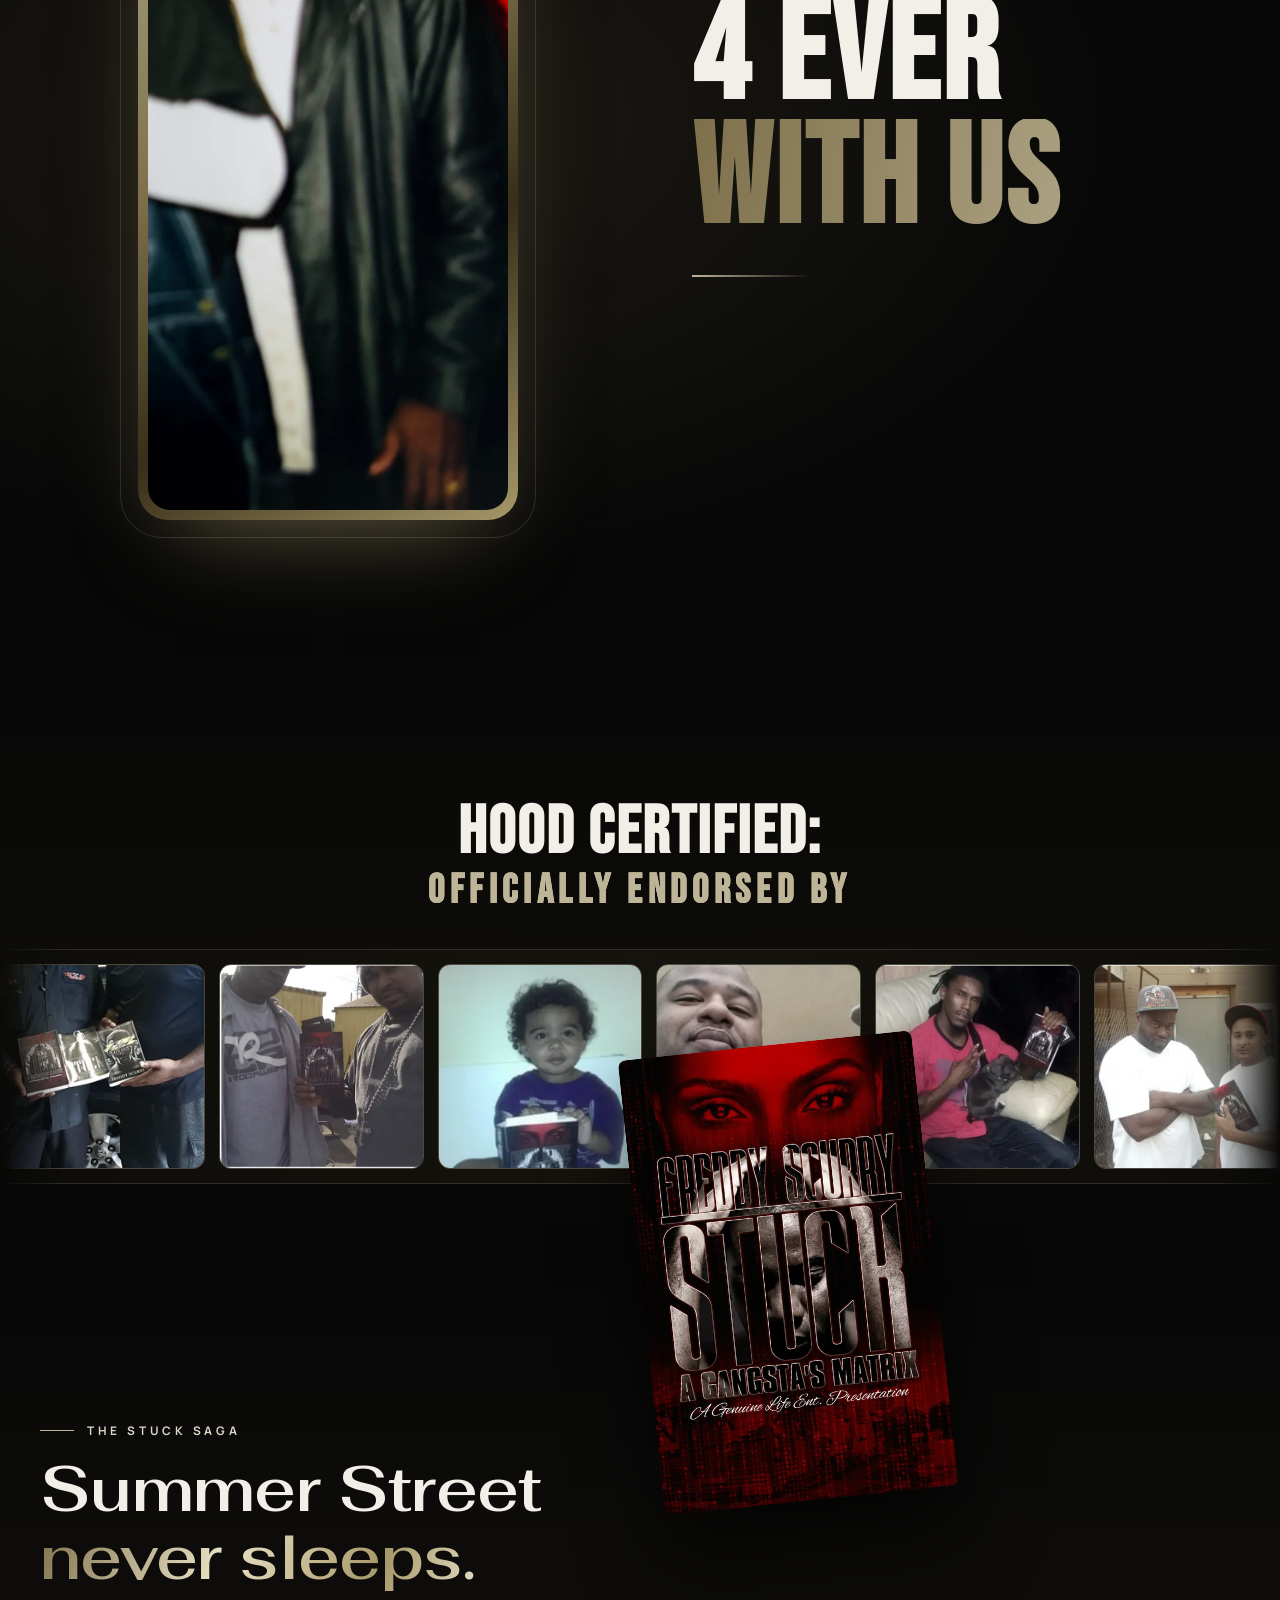
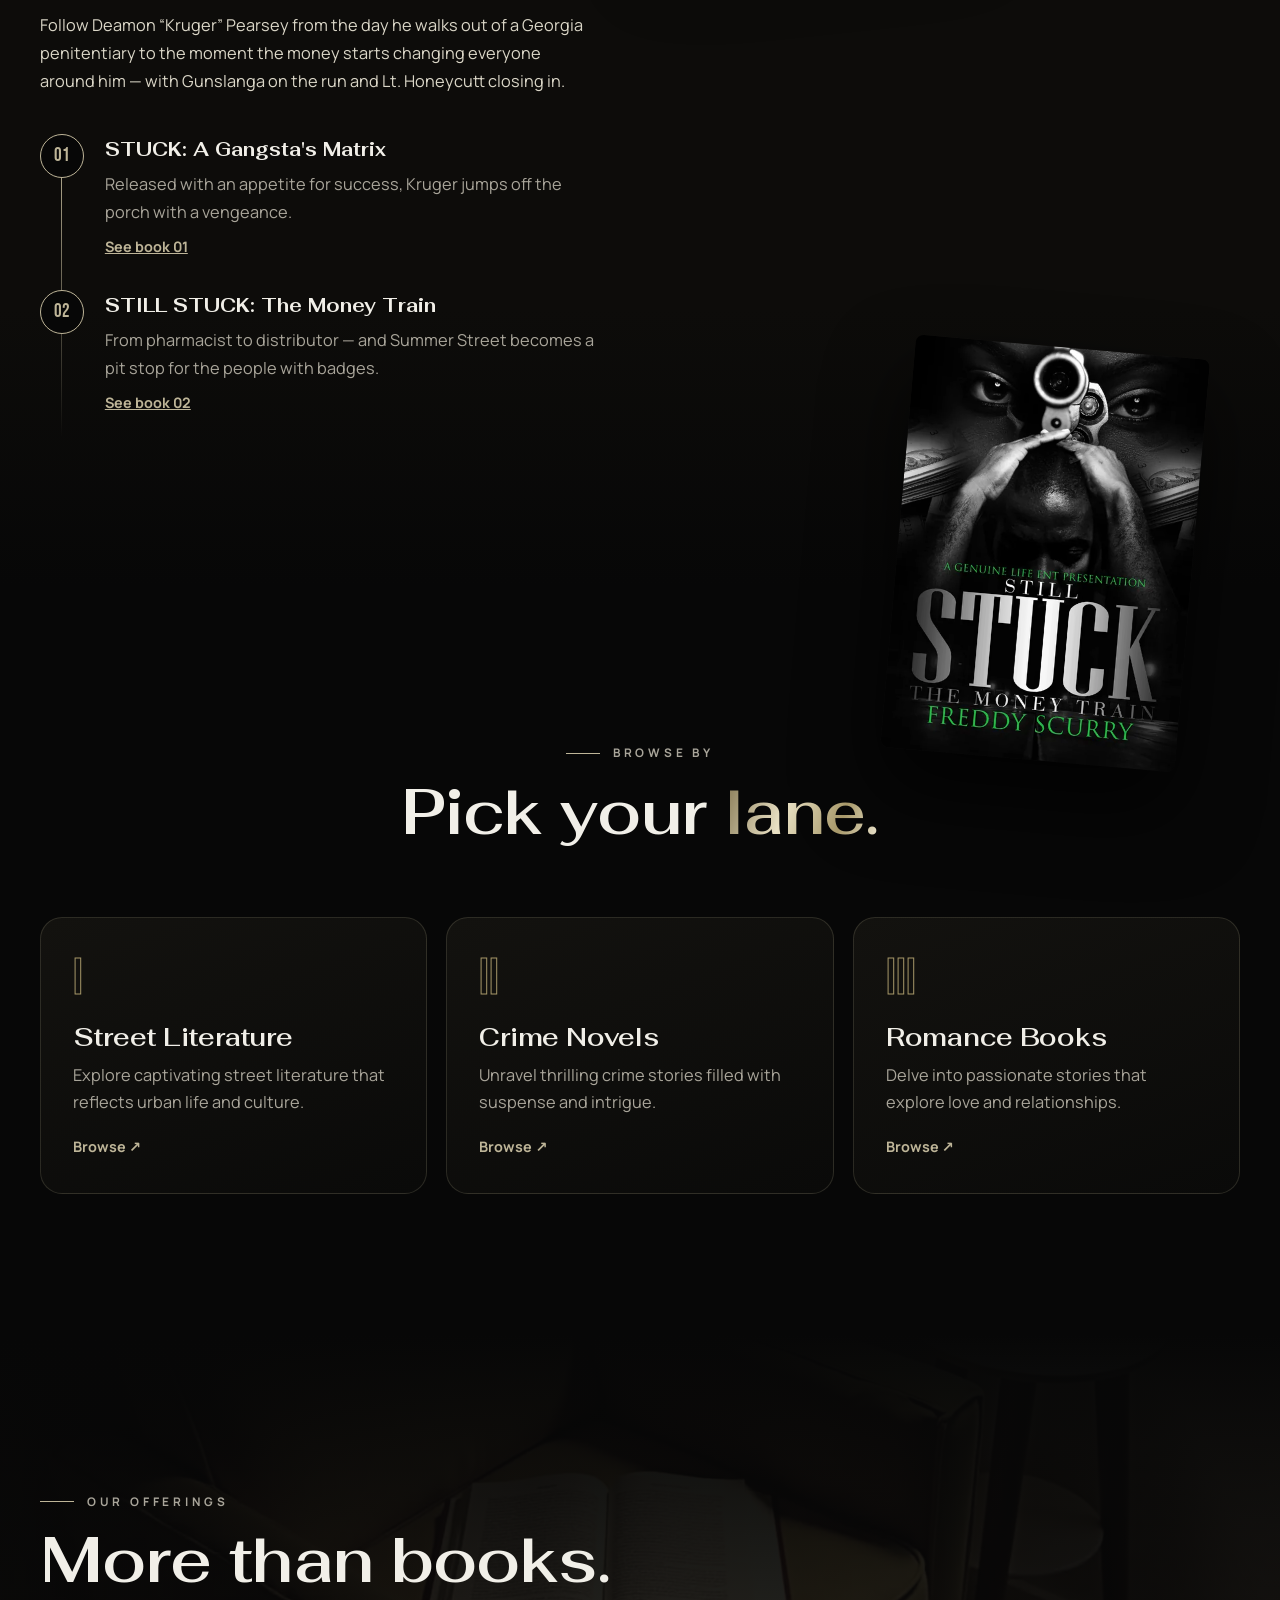
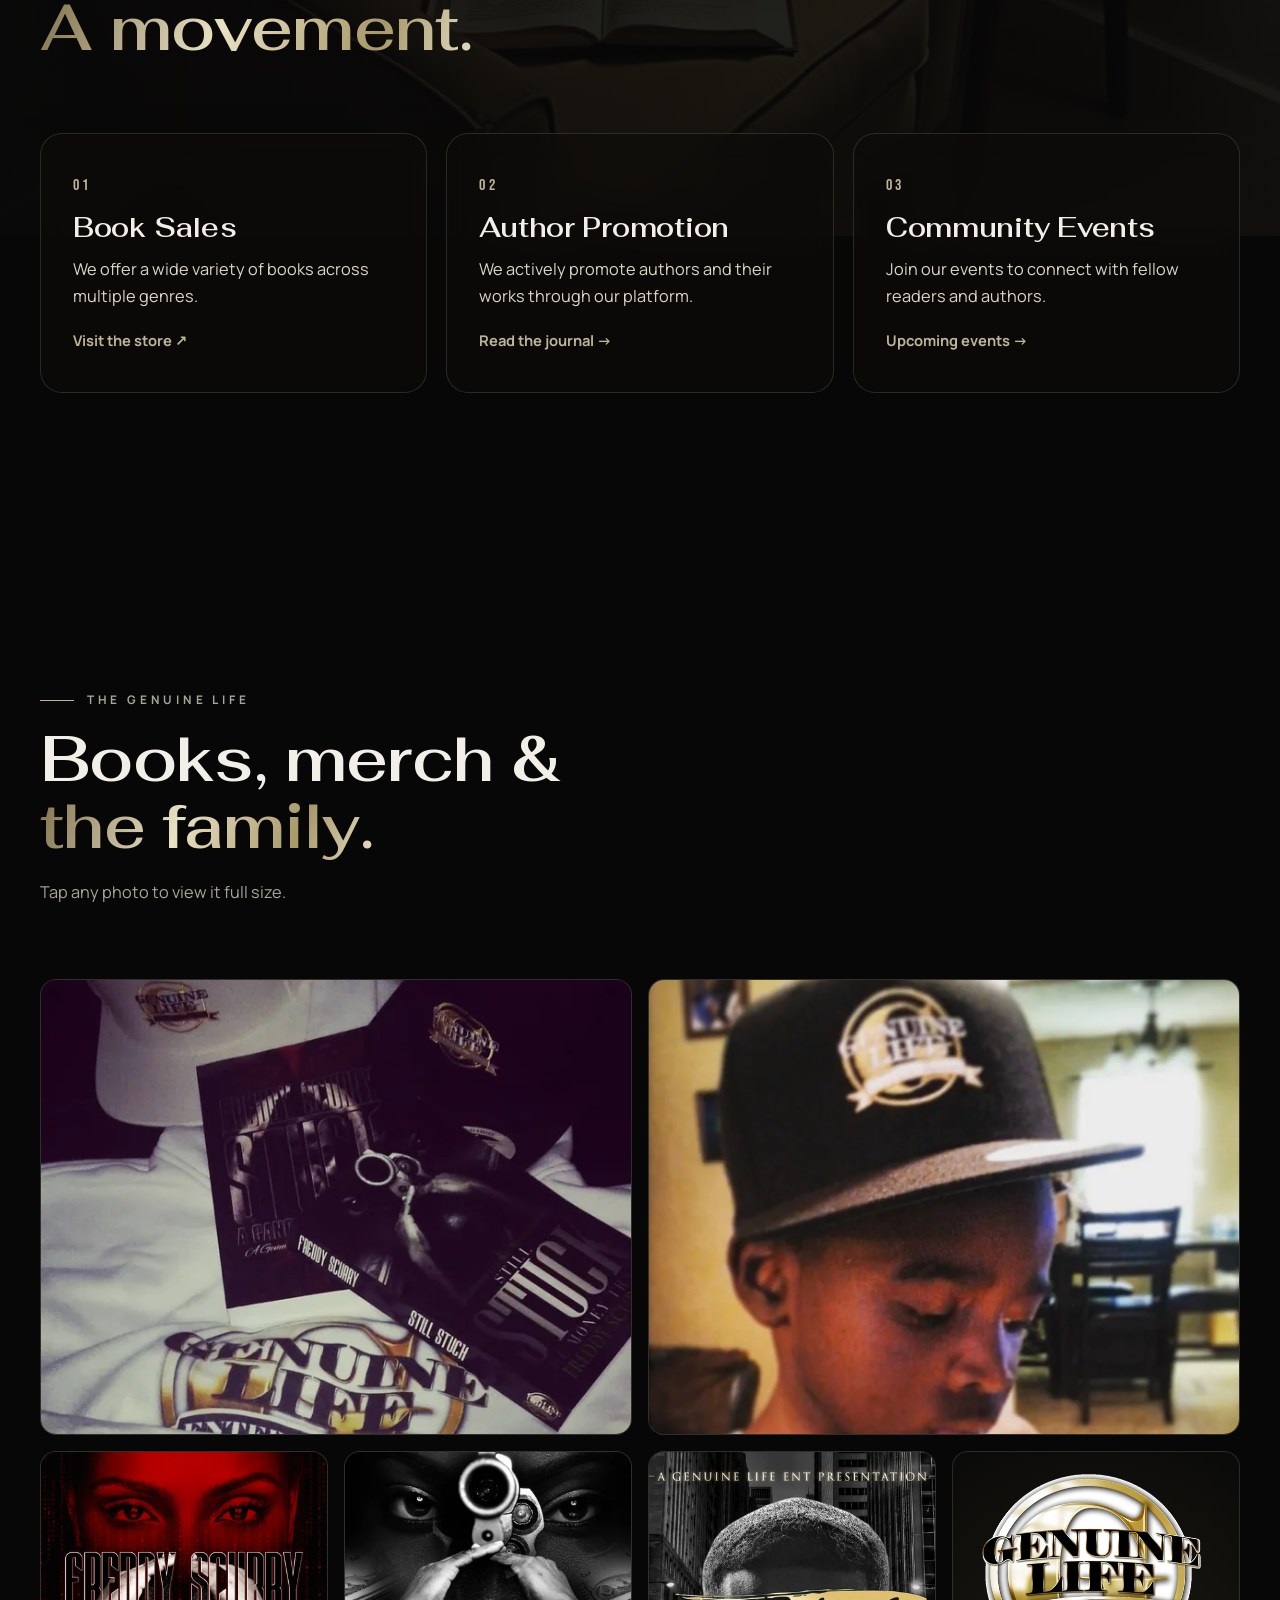
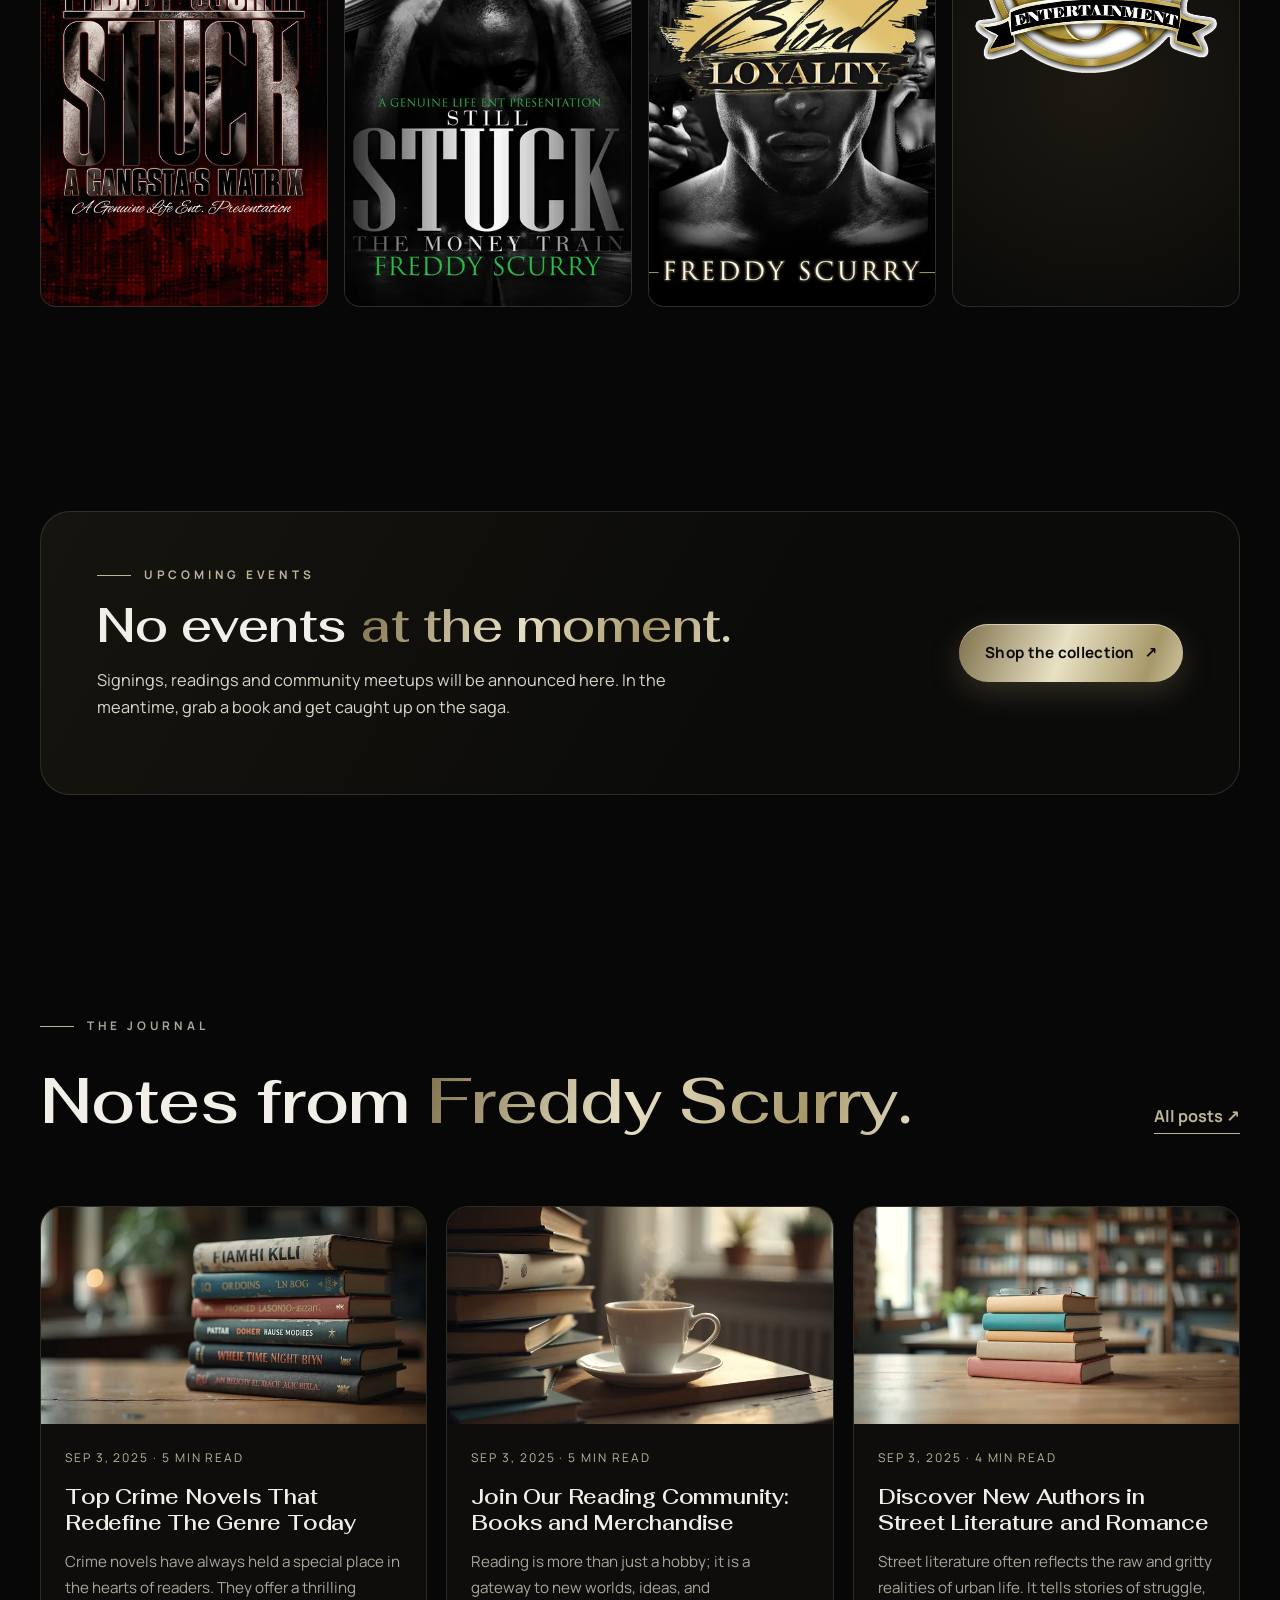
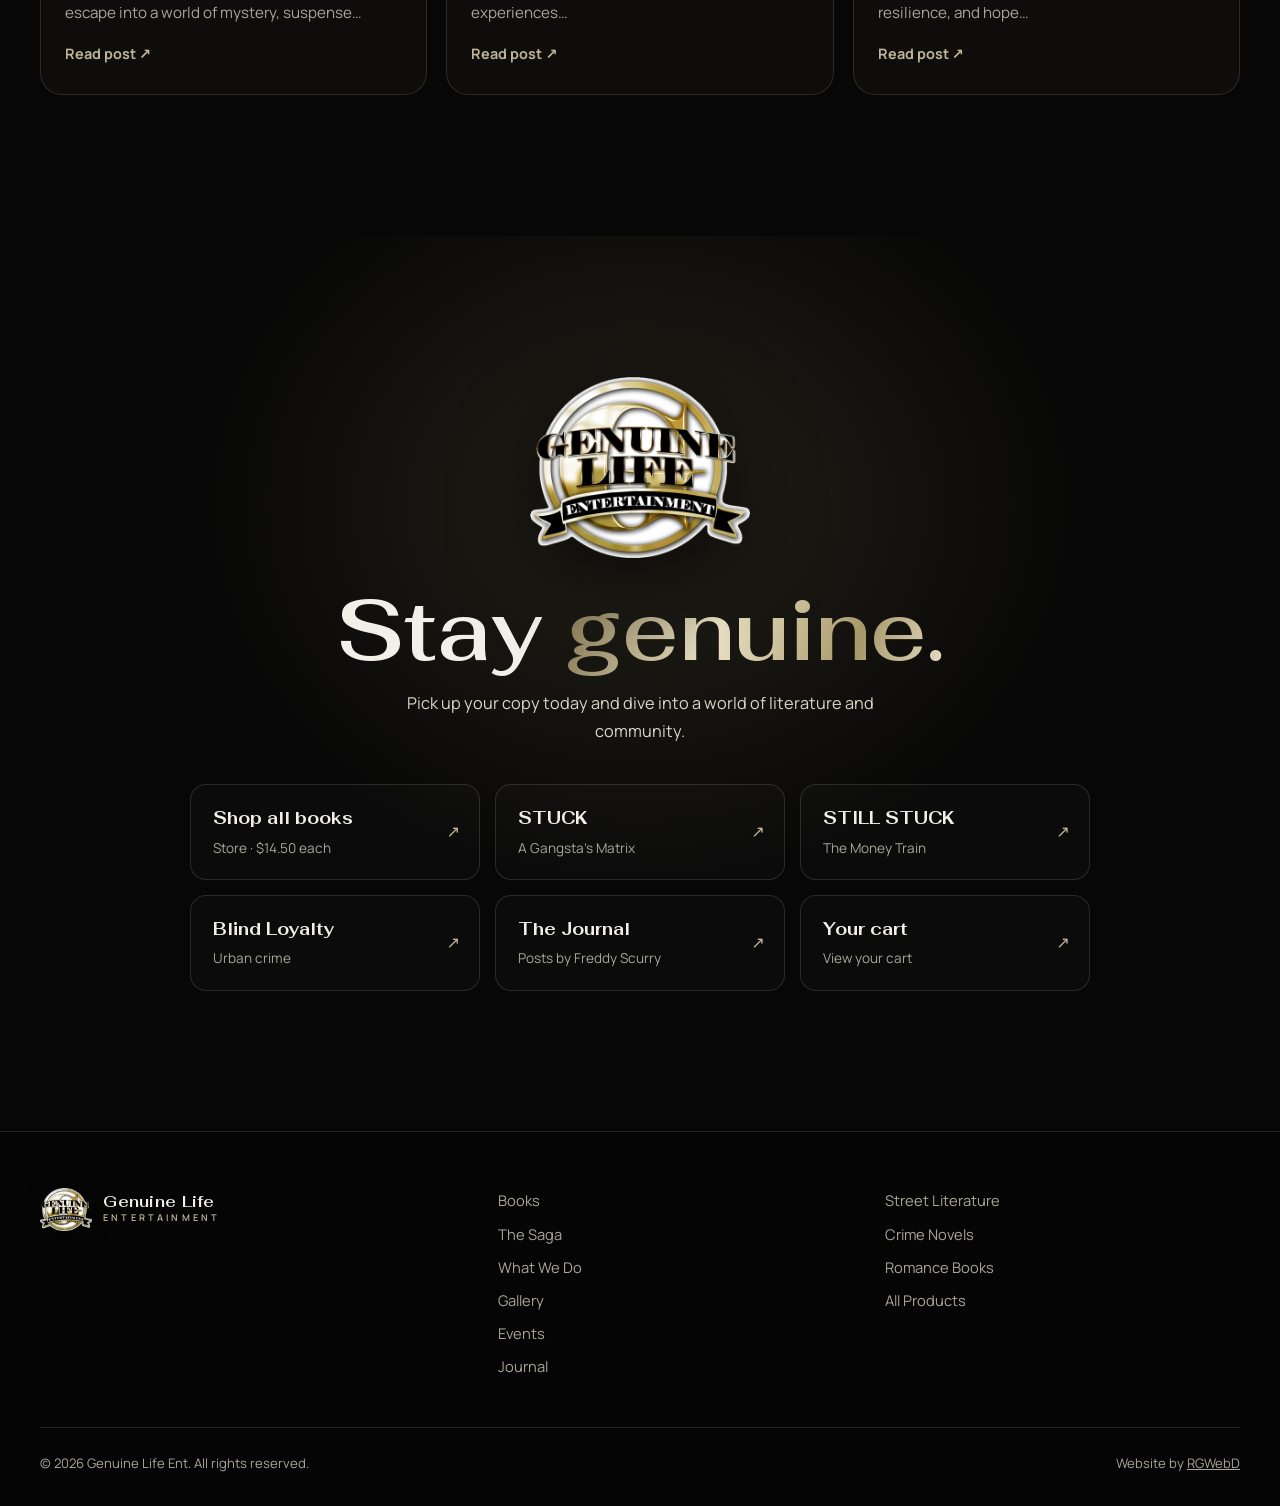
==== commit 2dbb564c: "Add Love Hurts: Quid Pro Quo as book four, coming soon" ====
--- a/index.html
+++ b/index.html
@@ -4,7 +4,7 @@
 <meta charset="utf-8">
 <meta name="viewport" content="width=device-width,initial-scale=1">
 <title>Genuine Life Ent. · Street Literature &amp; Urban Crime Novels by Freddy Scurry</title>
-<meta name="description" content="Genuine Life Entertainment — street literature, crime and romance from author Freddy Scurry. Shop STUCK: A Gangsta's Matrix, STILL STUCK: The Money Train and Blind Loyalty.">
+<meta name="description" content="Genuine Life Entertainment — street literature, crime and romance from author Freddy Scurry. Shop STUCK: A Gangsta's Matrix, STILL STUCK: The Money Train and Blind Loyalty — with Love Hurts: Quid Pro Quo coming soon.">
 <meta name="theme-color" content="#070707">
 <meta property="og:type" content="website">
 <meta property="og:title" content="Genuine Life Ent. · Find Your Book">
@@ -73,16 +73,16 @@
 </section>
 
 <div class="marquee" aria-hidden="true"><div class="track">
-  <span>STUCK: A Gangsta's Matrix</span><b>✦</b><span>STILL STUCK: The Money Train</span><b>✦</b><span>Blind Loyalty</span><b>✦</b><span>Genuine Life Entertainment</span><b>✦</b>
-  <span>STUCK: A Gangsta's Matrix</span><b>✦</b><span>STILL STUCK: The Money Train</span><b>✦</b><span>Blind Loyalty</span><b>✦</b><span>Genuine Life Entertainment</span><b>✦</b>
+  <span>STUCK: A Gangsta's Matrix</span><b>✦</b><span>STILL STUCK: The Money Train</span><b>✦</b><span>Blind Loyalty</span><b>✦</b><span>Love Hurts: Quid Pro Quo · Coming Soon</span><b>✦</b><span>Genuine Life Entertainment</span><b>✦</b>
+  <span>STUCK: A Gangsta's Matrix</span><b>✦</b><span>STILL STUCK: The Money Train</span><b>✦</b><span>Blind Loyalty</span><b>✦</b><span>Love Hurts: Quid Pro Quo · Coming Soon</span><b>✦</b><span>Genuine Life Entertainment</span><b>✦</b>
 </div></div>
 
 <section class="books section" id="books" aria-labelledby="books-title">
   <div class="wrap">
     <div class="section-head reveal">
       <p class="eyebrow">Best Sellers</p>
-      <h2 id="books-title">Three stories.<br><em>No easy way out.</em></h2>
-      <p>Every title is available in paperback from the Genuine Life Ent. store — <strong>$14.50</strong> each.</p>
+      <h2 id="books-title">Four stories.<br><em>No easy way out.</em></h2>
+      <p>Every released title is available in paperback from the Genuine Life Ent. store — <strong>$14.50</strong> each. Book four, <em>Love Hurts: Quid Pro Quo</em>, is coming soon.</p>
     </div>
 
     <article class="book book-red reveal" id="stuck">
@@ -132,6 +132,23 @@
         </details>
         <dl class="facts"><div><dt>Author</dt><dd>Freddy Scurry</dd></div><div><dt>ISBN</dt><dd>978-1726074155</dd></div><div><dt>Price</dt><dd>$14.50</dd></div></dl>
         <div class="actions"><a class="btn btn-gold magnetic" href="https://shop.genuine4ever.com/product-page/shadows-of-deceit" target="_blank" rel="noopener">Buy Blind Loyalty <span aria-hidden="true">↗</span></a></div>
+      </div>
+    </article>
+    <article class="book book-love flip reveal" id="love-hurts">
+      <figure class="book-cover tilt"><span class="soon-ribbon">Coming Soon</span><a href="assets/love-hurts-960.webp" class="lb" data-caption="Love Hurts: Quid Pro Quo — Freddy Scurry · Coming Soon"><img src="assets/love-hurts-480.webp" srcset="assets/love-hurts-480.webp 480w, assets/love-hurts-960.webp 960w" sizes="(max-width: 760px) 70vw, 360px" width="480" height="734" loading="lazy" alt="Cover of Love Hurts: Quid Pro Quo by Freddy Scurry — a dripping red heart holding two faces on a weathered grey background"></a></figure>
+      <div class="book-body">
+        <p class="book-no">Book 04 · Coming Soon</p>
+        <h3>Love Hurts: <span>Quid Pro Quo</span></h3>
+        <p class="tagline">One wrong move, and the quiet king's empire will fall.</p>
+        <p>In Augusta, Georgia, power isn't taken with noise — it's earned in silence. Delwyn Makey built his empire on discipline, calculated moves, and a reputation that kept his name spoken in low tones. But when betrayal hits inside his own home, the whispers begin.</p>
+        <details><summary>Read the full synopsis</summary>
+          <p>Suddenly, rivals think the king's crown is loose, and even his own crew starts testing the edges.</p>
+          <p>Wild, his most unpredictable ally, spills blood without permission. Donta, Delwyn's younger brother, hears the streets questioning his control and is tempted to handle problems on his own. Melo, his business partner, feels the tension choking their nightclub, where one wrong move could cost them everything.</p>
+          <p>And then there's Sasha — the woman Delwyn once planned to marry — who's working toward a law degree and earning dangerous attention with her sharp legal mind. Every contract she reads and every problem she solves makes her more valuable… and more of a target.</p>
+          <p>Enemies are watching. Friends are wavering. In a city where perception is power, Delwyn must decide who stays in his circle — and how far he'll go to protect it.</p>
+        </details>
+        <dl class="facts"><div><dt>Author</dt><dd>Freddy Scurry</dd></div><div><dt>Status</dt><dd>Coming Soon</dd></div></dl>
+        <div class="actions"><span class="btn btn-soon" aria-disabled="true">Coming Soon</span></div>
       </div>
     </article>
   </div>
--- a/style.css
+++ b/style.css
@@ -102,7 +102,9 @@
 /* books */
 .book{--accent:var(--red);display:grid;grid-template-columns:minmax(0,380px) 1fr;gap:clamp(2rem,6vw,5.5rem);align-items:center;padding:clamp(2rem,4vw,3.5rem);margin-bottom:2.2rem;border-radius:calc(var(--r) + 8px);background:radial-gradient(70% 90% at 15% 20%,color-mix(in srgb,var(--accent) 22%,transparent),transparent 70%),linear-gradient(160deg,#121110,#0a0a09);border:1px solid var(--line);position:relative;overflow:hidden}
 .book::after{content:"";position:absolute;inset:auto -20% -60% auto;width:60%;aspect-ratio:1;border-radius:50%;background:radial-gradient(circle,color-mix(in srgb,var(--accent) 18%,transparent),transparent 70%);pointer-events:none}
-.book-green{--accent:var(--green)}.book-gold{--accent:#c9a64a}
+.book-green{--accent:var(--green)}.book-love{--accent:#c8102e}
+.book-cover{position:relative}.soon-ribbon{position:absolute;z-index:3;top:14px;left:-8px;padding:.45rem .9rem;background:#c8102e;color:#fff;font-weight:800;font-size:.72rem;letter-spacing:.22em;text-transform:uppercase;border-radius:4px;box-shadow:0 10px 24px rgba(0,0,0,.5);pointer-events:none}
+.btn-soon{border:1px solid #c8102e;color:#ff6b7f;background:rgba(200,16,46,.1);cursor:default;letter-spacing:.18em;text-transform:uppercase;font-weight:700}.book-gold{--accent:#c9a64a}
 .book.flip{grid-template-columns:1fr minmax(0,380px)}.book.flip .book-cover{order:2}
 .book-cover{margin:0;perspective:1000px}
 .book-cover a{display:block;border-radius:8px;transform-style:preserve-3d;transform:rotateY(var(--ty,0deg)) rotateX(var(--tx,0deg));transition:transform .5s var(--ease),box-shadow .5s;box-shadow:-18px 30px 60px rgba(0,0,0,.65),0 0 0 1px rgba(255,255,255,.07);cursor:zoom-in;position:relative;overflow:hidden}
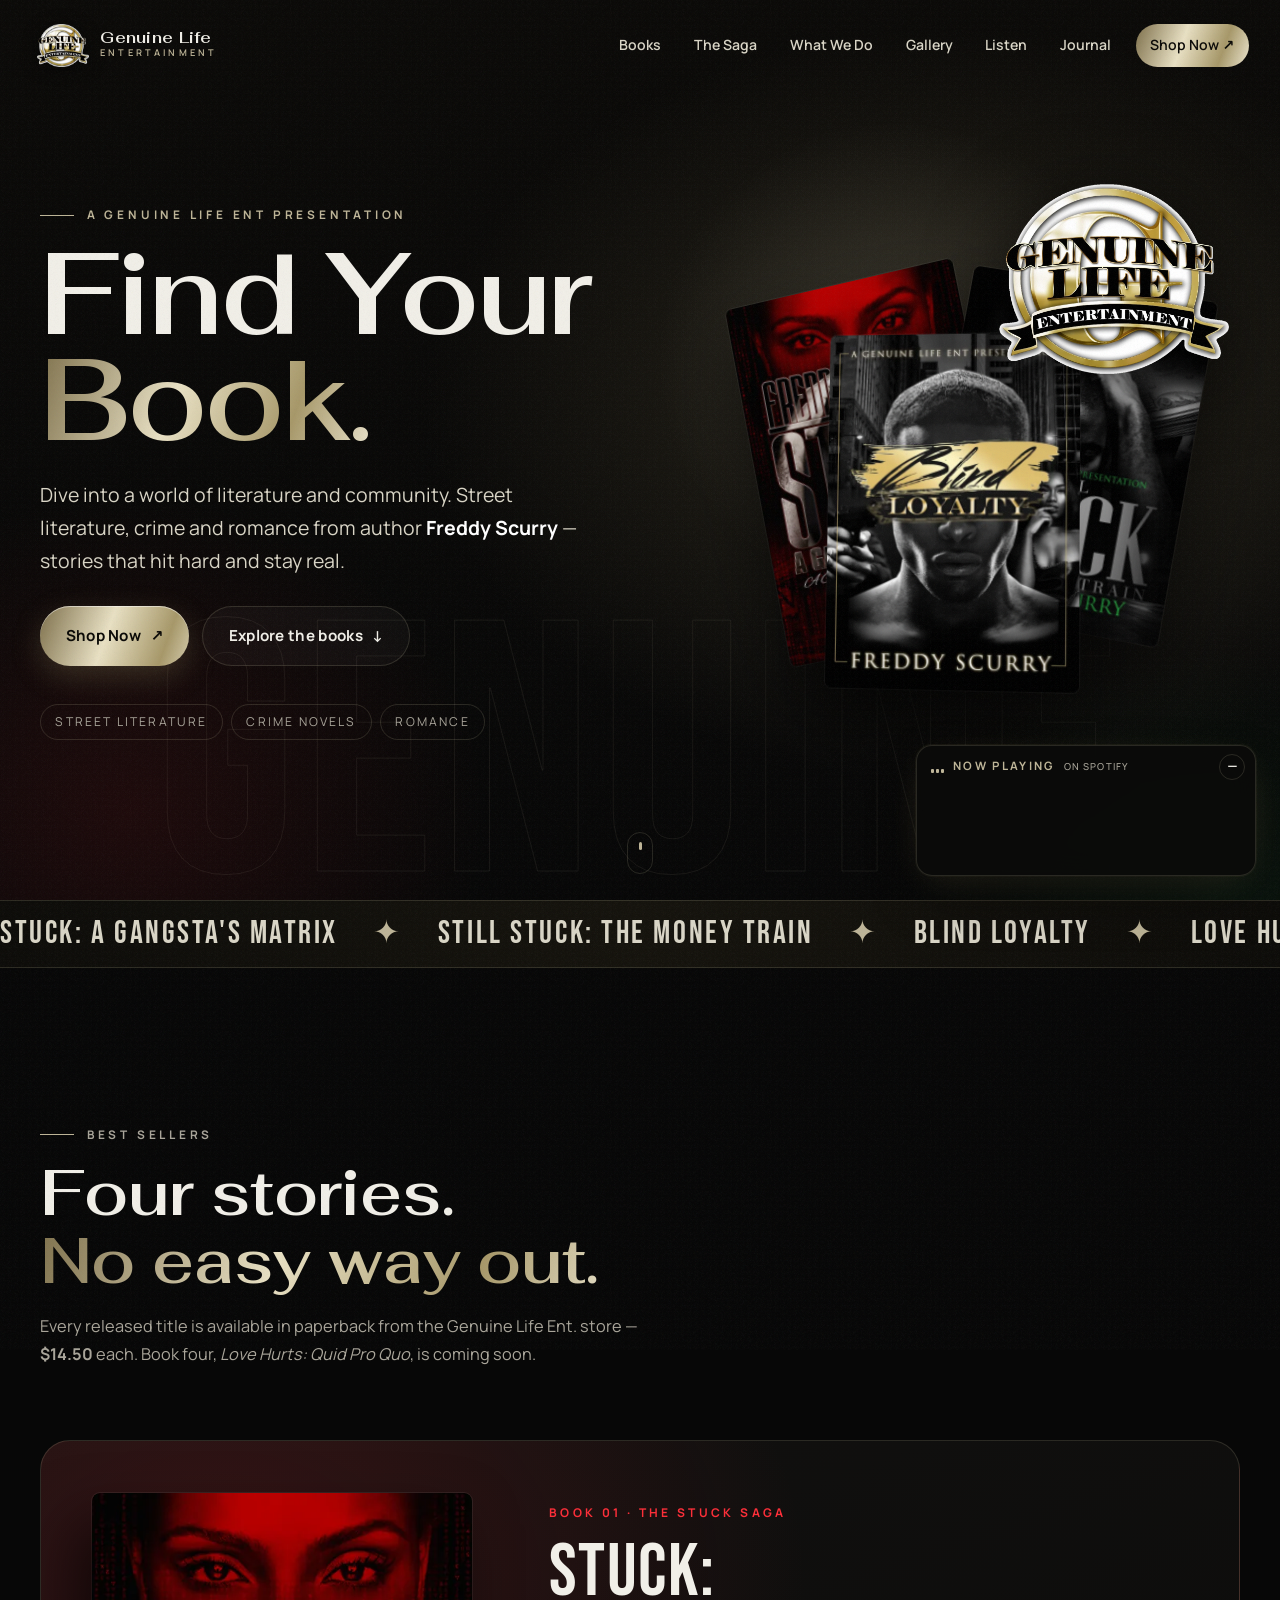
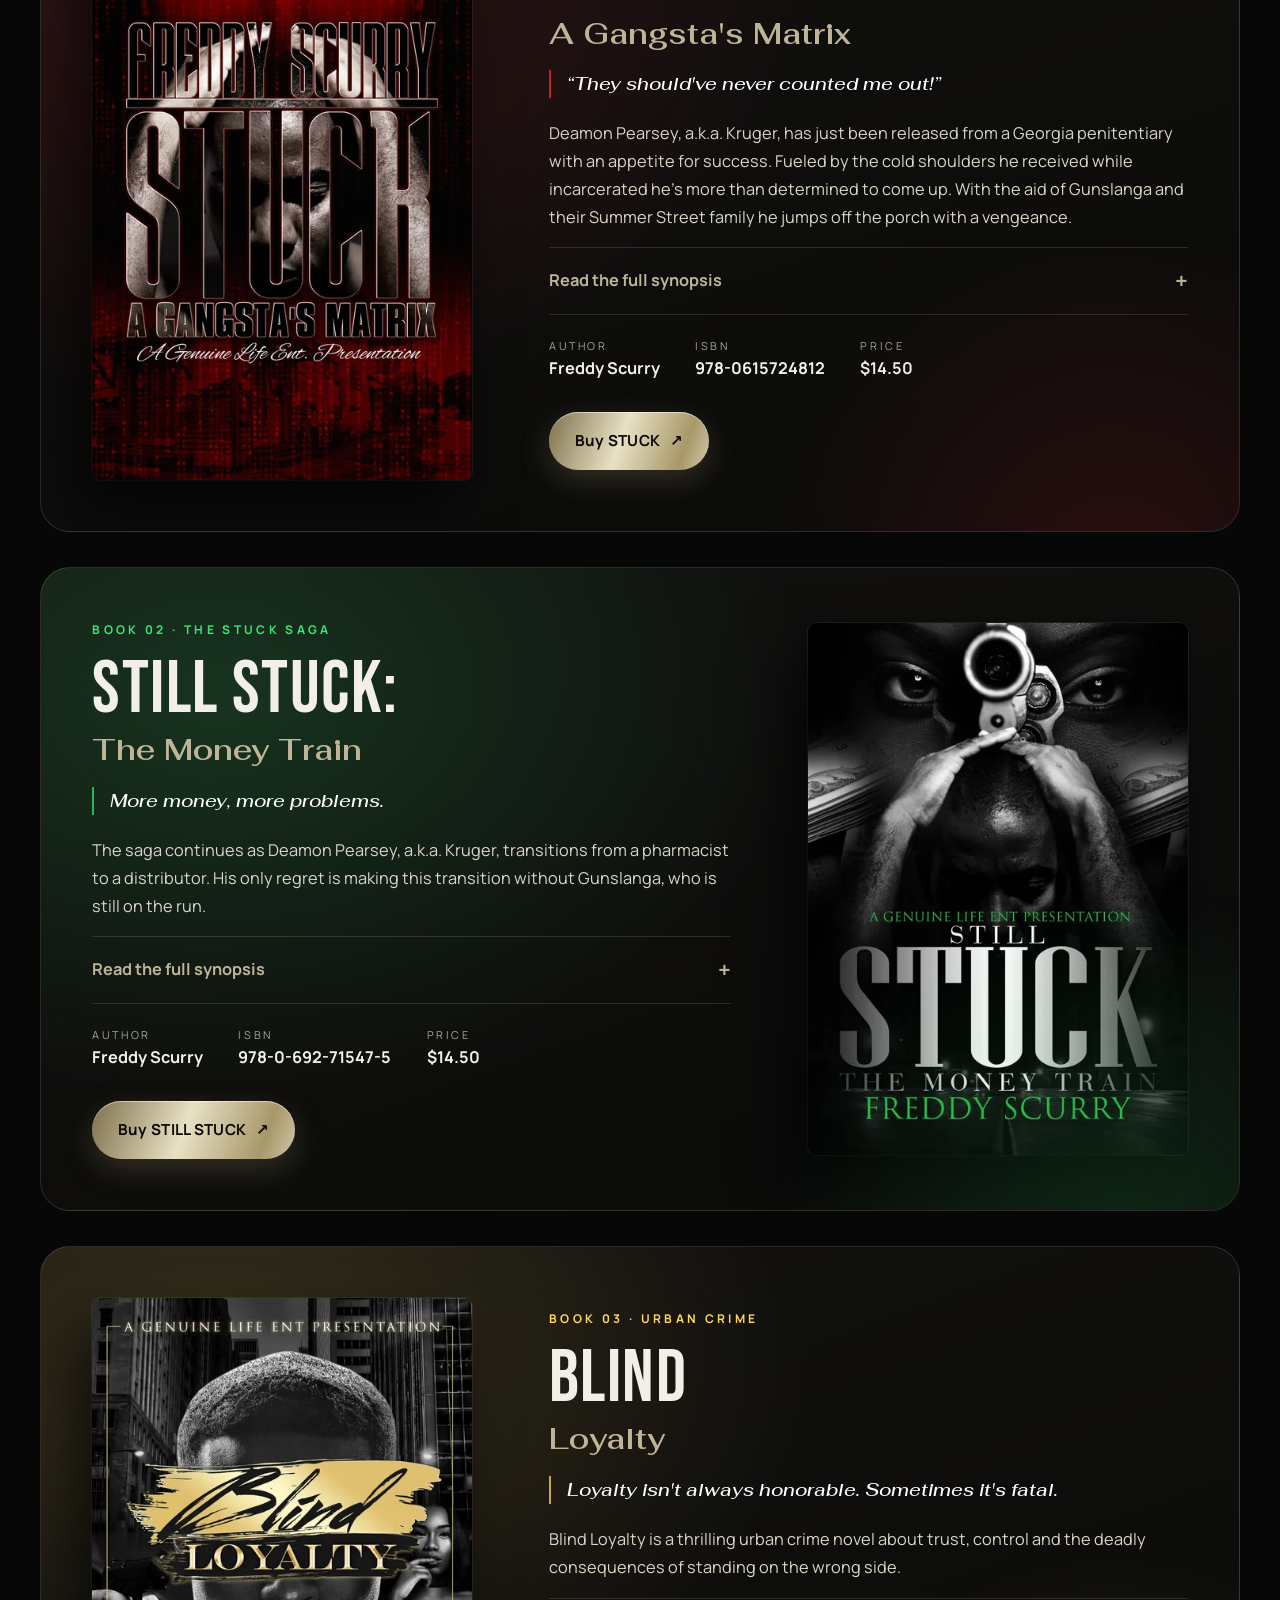
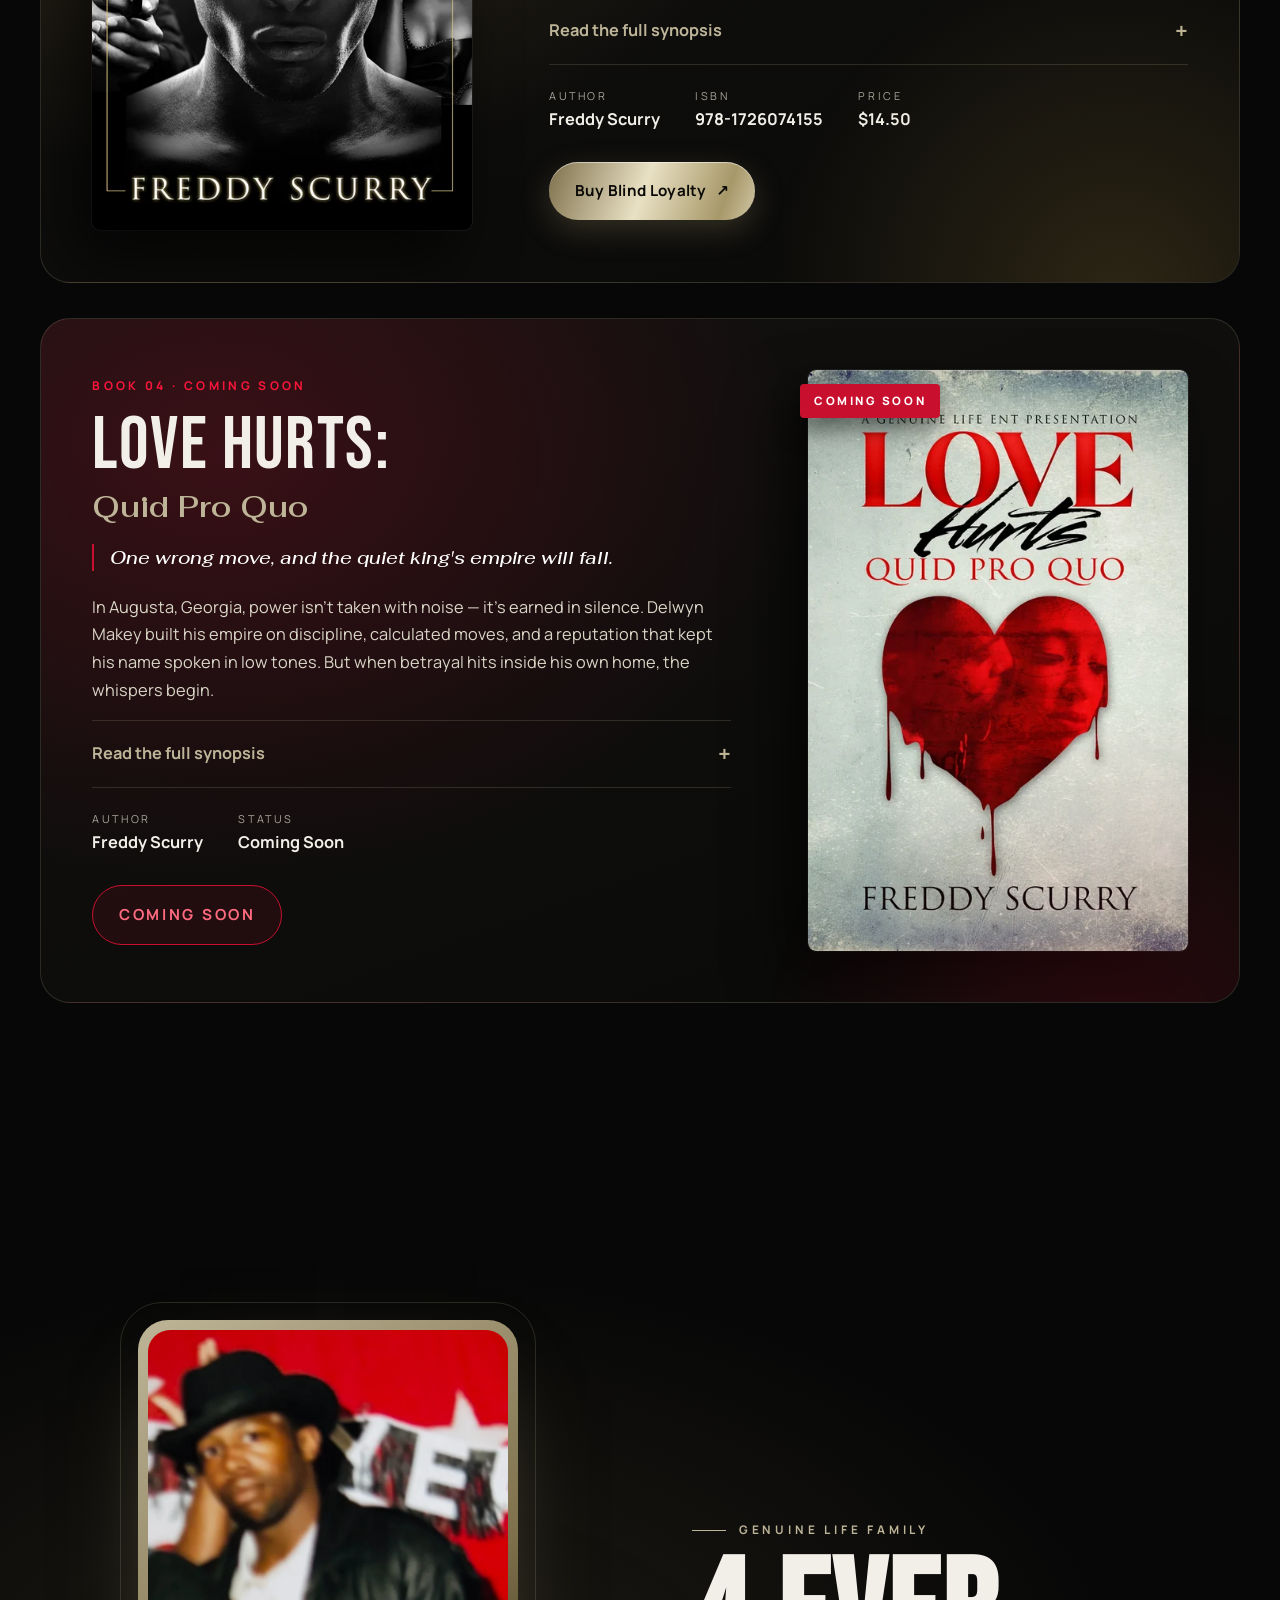
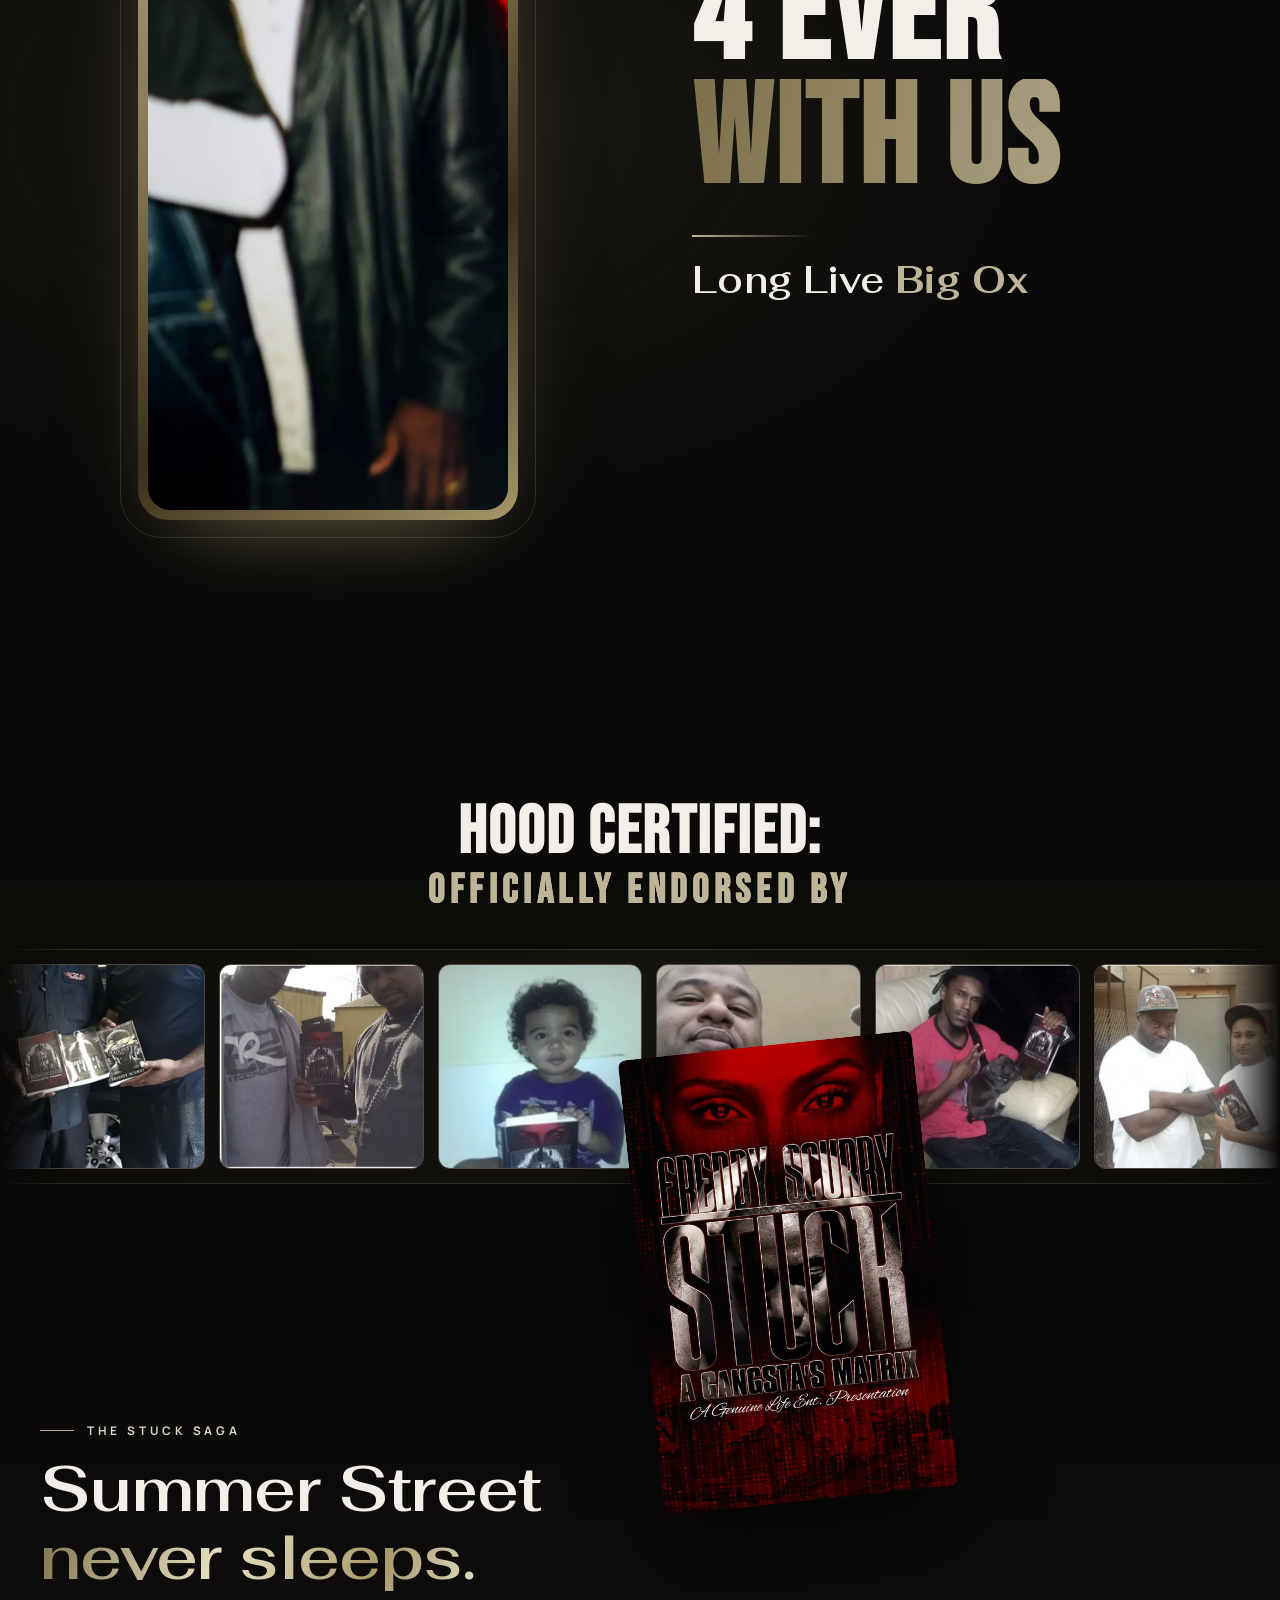
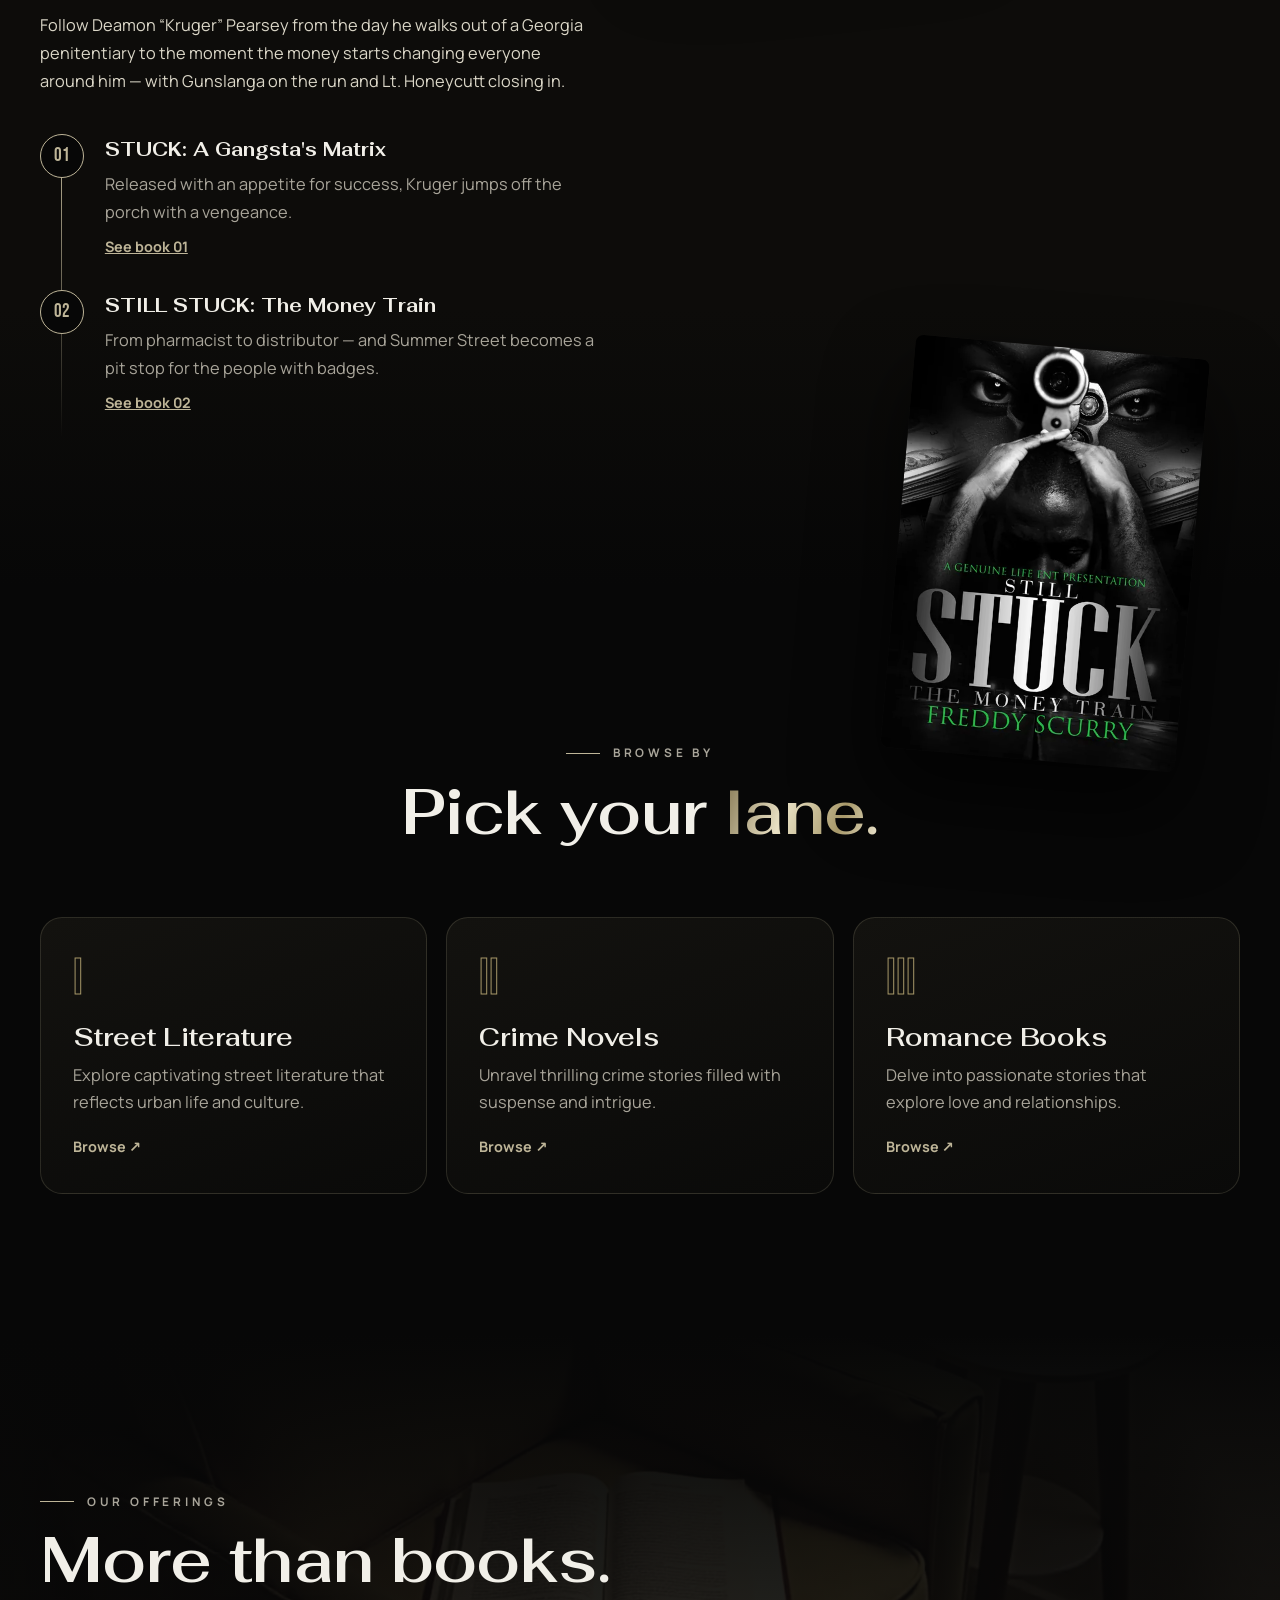
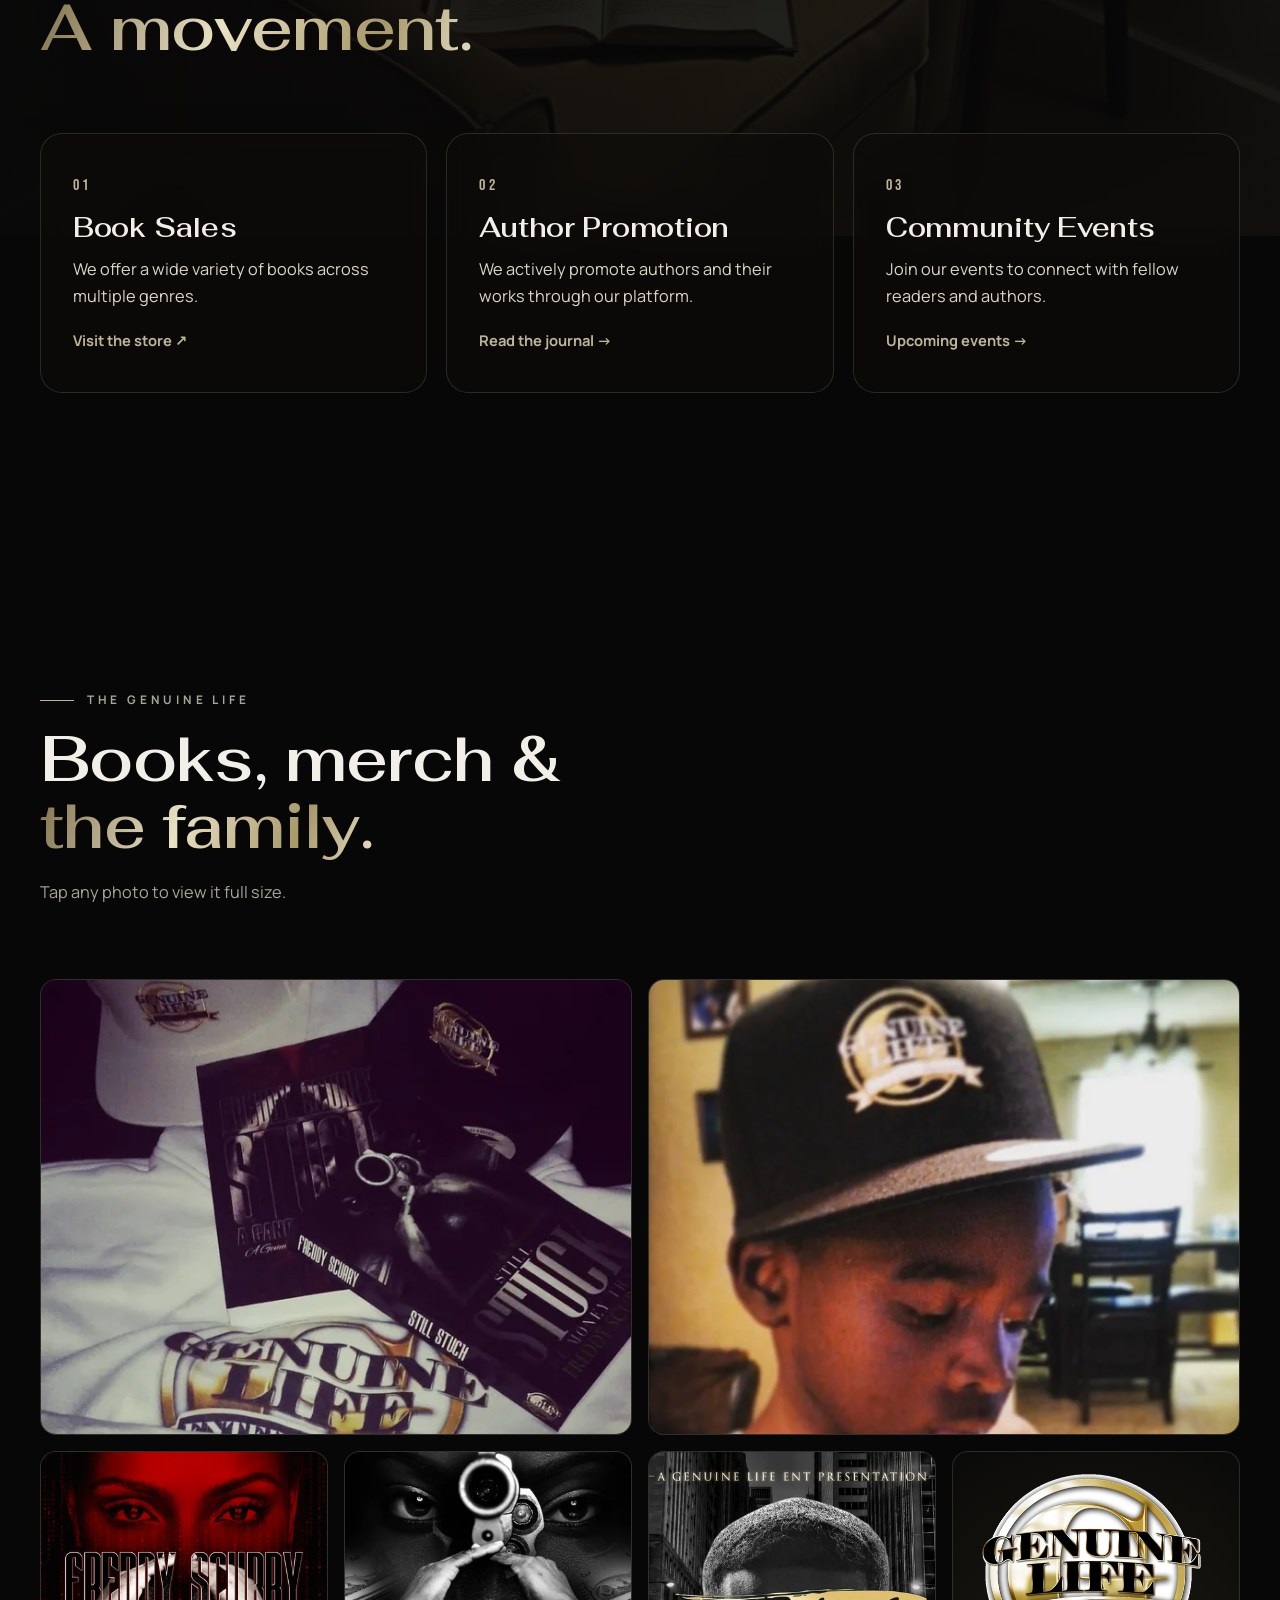
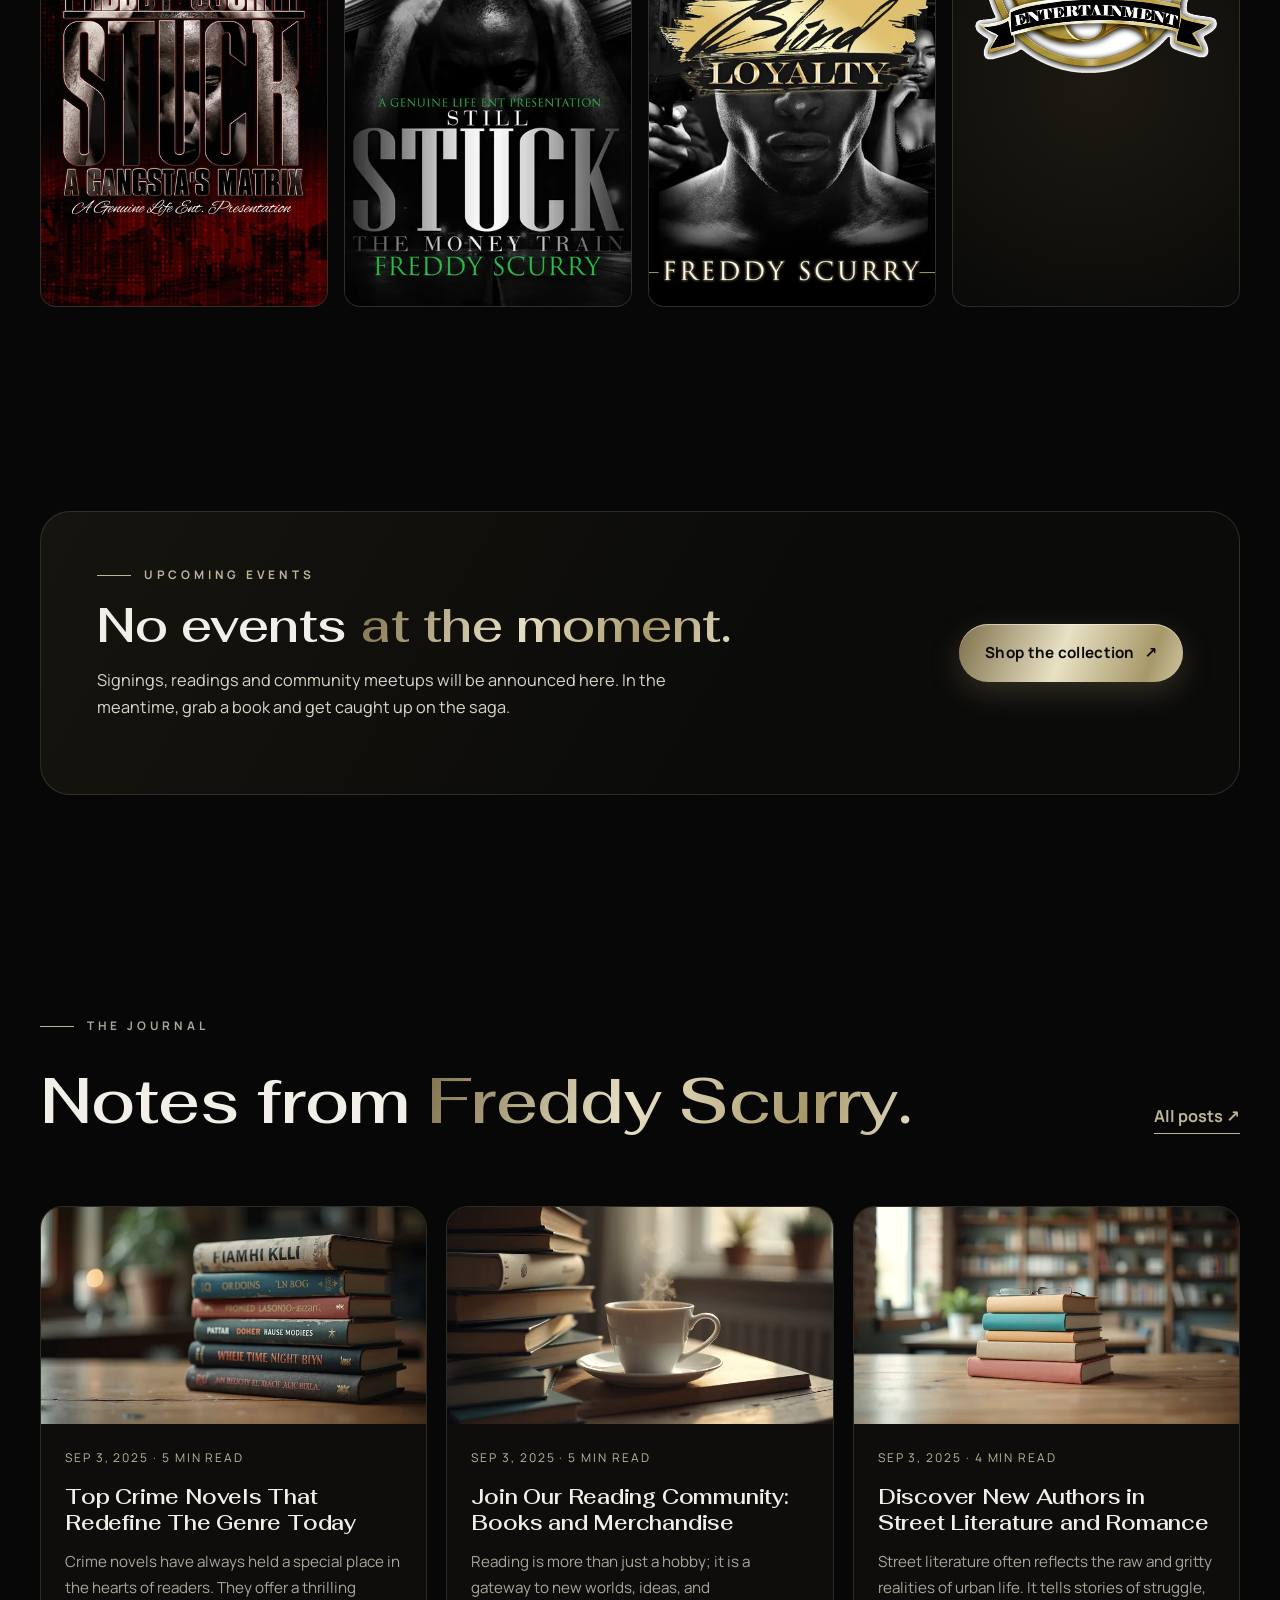
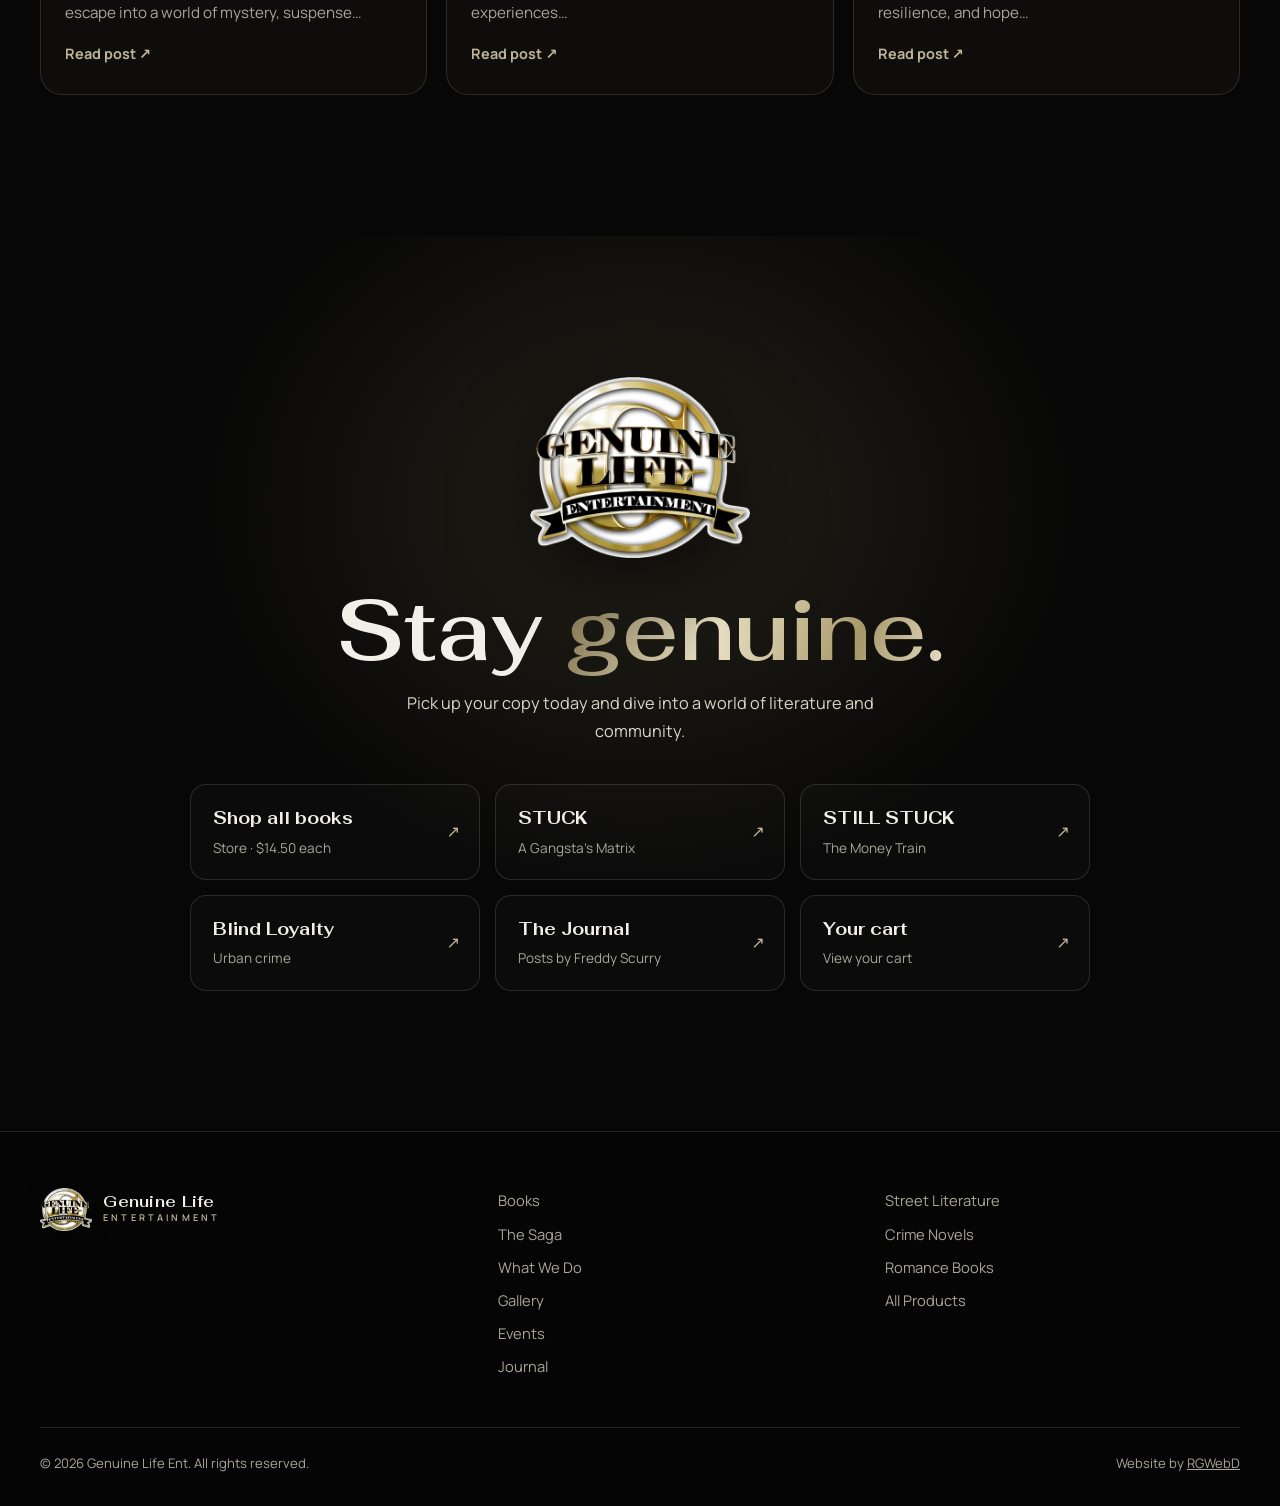
==== commit 96711812: "Add Long Live Big Ox to 4 Ever With Us" ====
--- a/index.html
+++ b/index.html
@@ -157,12 +157,13 @@
 <section class="forever section" id="forever" aria-labelledby="forever-title">
   <div class="wrap forever-grid">
     <figure class="forever-photo reveal">
-      <picture><source srcset="assets/forever-portrait.webp" type="image/webp"><img src="assets/forever-portrait.jpg" width="738" height="1600" alt="Portrait of a man in a black hat and long black leather coat" loading="lazy"></picture>
+      <picture><source srcset="assets/forever-portrait.webp" type="image/webp"><img src="assets/forever-portrait.jpg" width="738" height="1600" alt="Big Ox in a black hat and long black leather coat" loading="lazy"></picture>
     </figure>
     <div class="forever-copy reveal">
       <p class="eyebrow">Genuine Life Family</p>
       <h2 id="forever-title"><span>4 Ever</span><em>With Us</em></h2>
       <span class="forever-rule" aria-hidden="true"></span>
+      <p class="forever-name">Long Live <strong>Big Ox</strong></p>
     </div>
   </div>
 </section>
--- a/style.css
+++ b/style.css
@@ -327,6 +327,7 @@
 .forever-copy h2 span{display:block;color:var(--cream)}
 .forever-copy h2 em{display:block;font-style:normal;background:linear-gradient(100deg,var(--gold3),var(--gold) 40%,#fff6d8 50%,var(--gold) 60%,var(--gold3));background-size:250% 100%;-webkit-background-clip:text;background-clip:text;color:transparent;animation:foreverShine 6s ease-in-out infinite}
 .forever-rule{display:block;width:120px;height:2px;margin-top:2rem;background:linear-gradient(90deg,var(--gold),transparent)}
+.forever-name{margin-top:1.4rem;font:600 clamp(1.5rem,3vw,2.3rem)/1.15 var(--display);color:var(--cream);letter-spacing:.01em}.forever-name strong{color:var(--gold);font-weight:700}
 @keyframes foreverShine{0%,100%{background-position:100% 0}50%{background-position:0 0}}
 @media (max-width:820px){.forever-grid{grid-template-columns:1fr}.forever-photo{max-width:250px}.forever-copy{text-align:center}.forever-copy .eyebrow{justify-content:center}.forever-rule{margin-inline:auto}}
 @media (prefers-reduced-motion:reduce){.forever-copy h2 em{animation:none}}
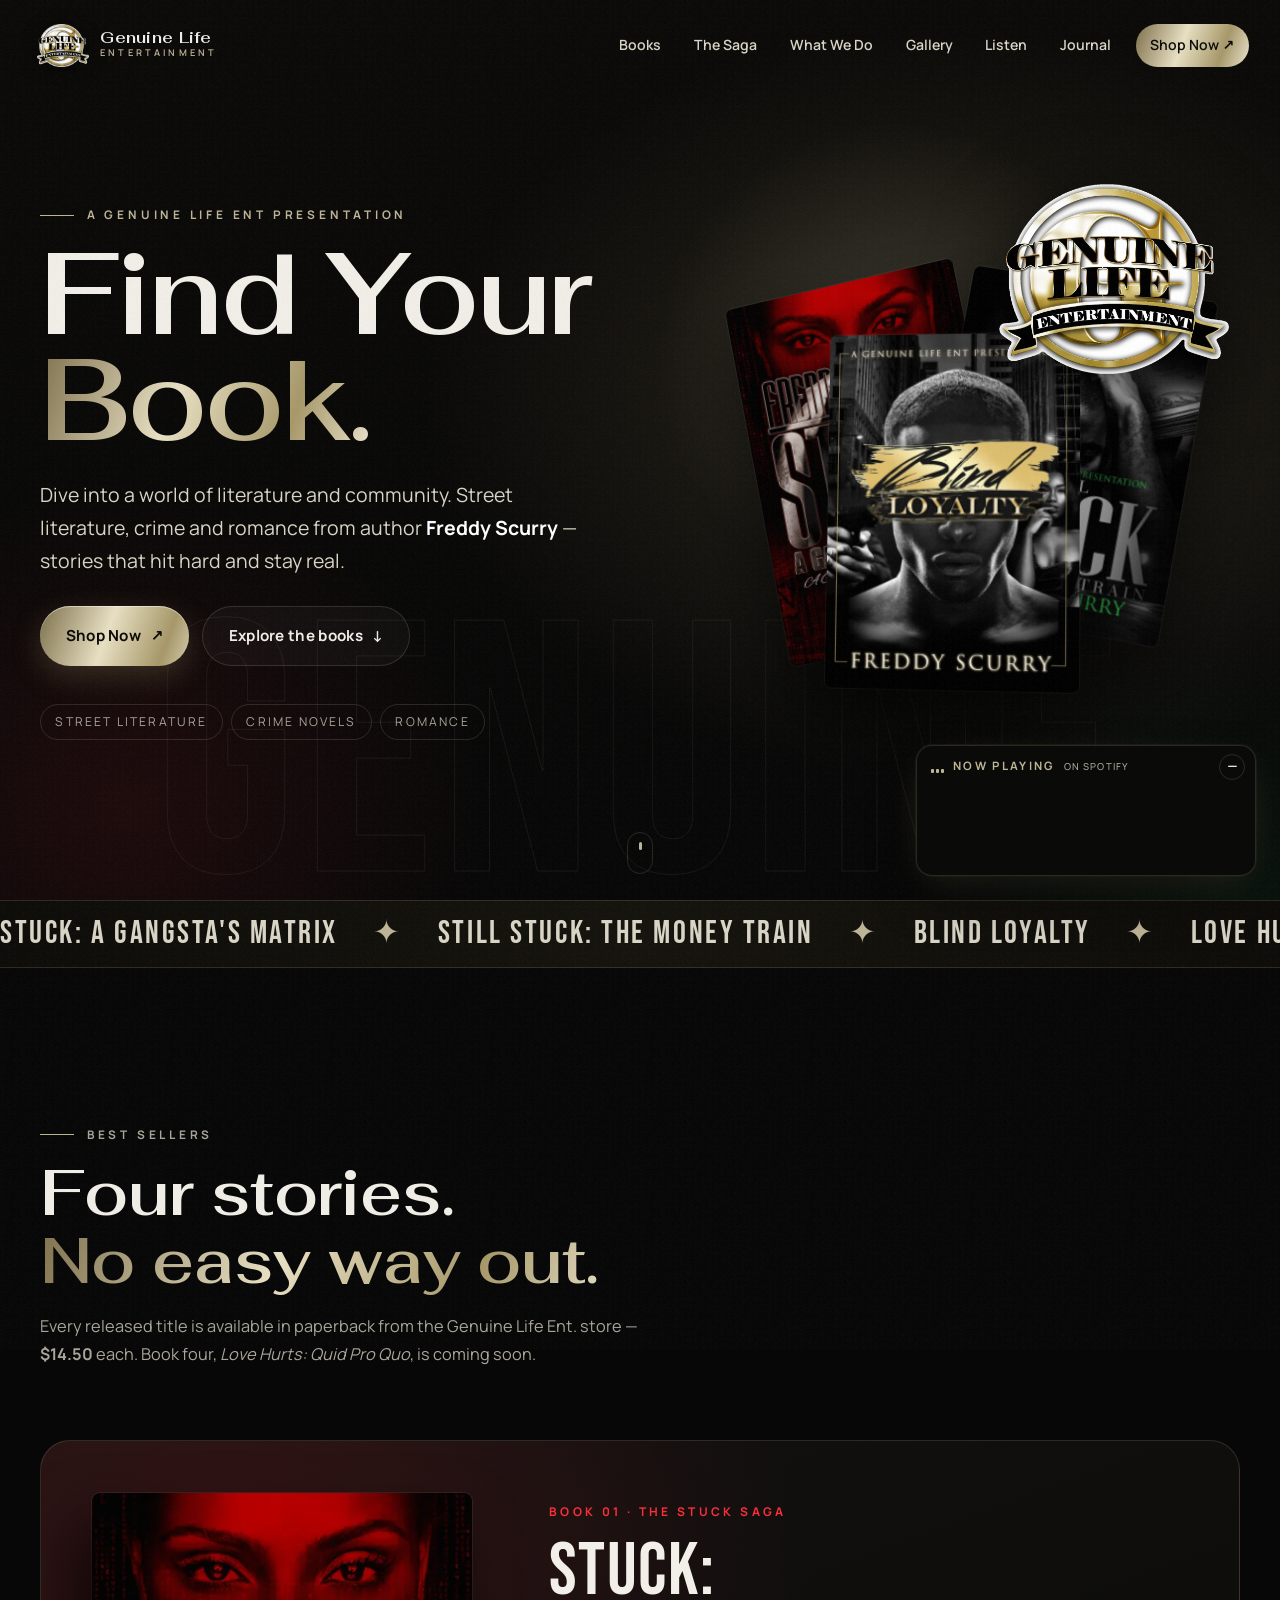
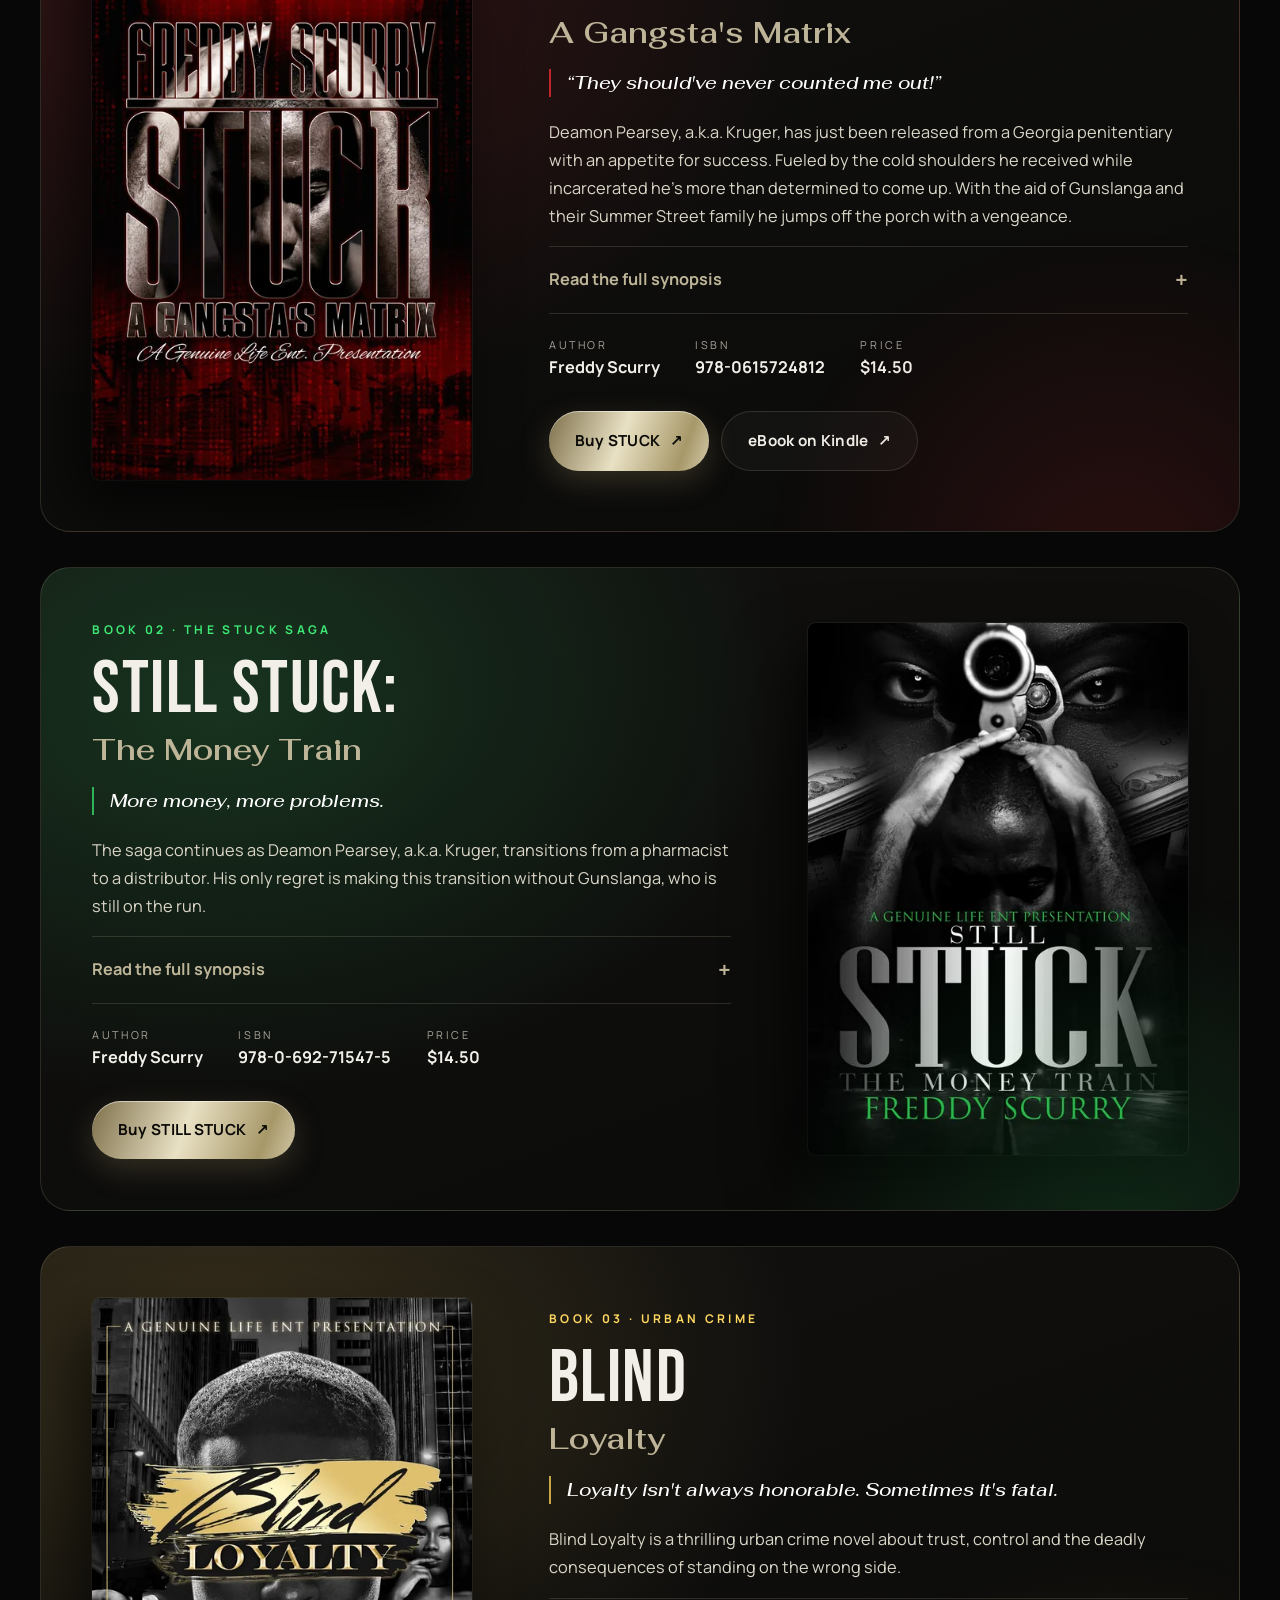
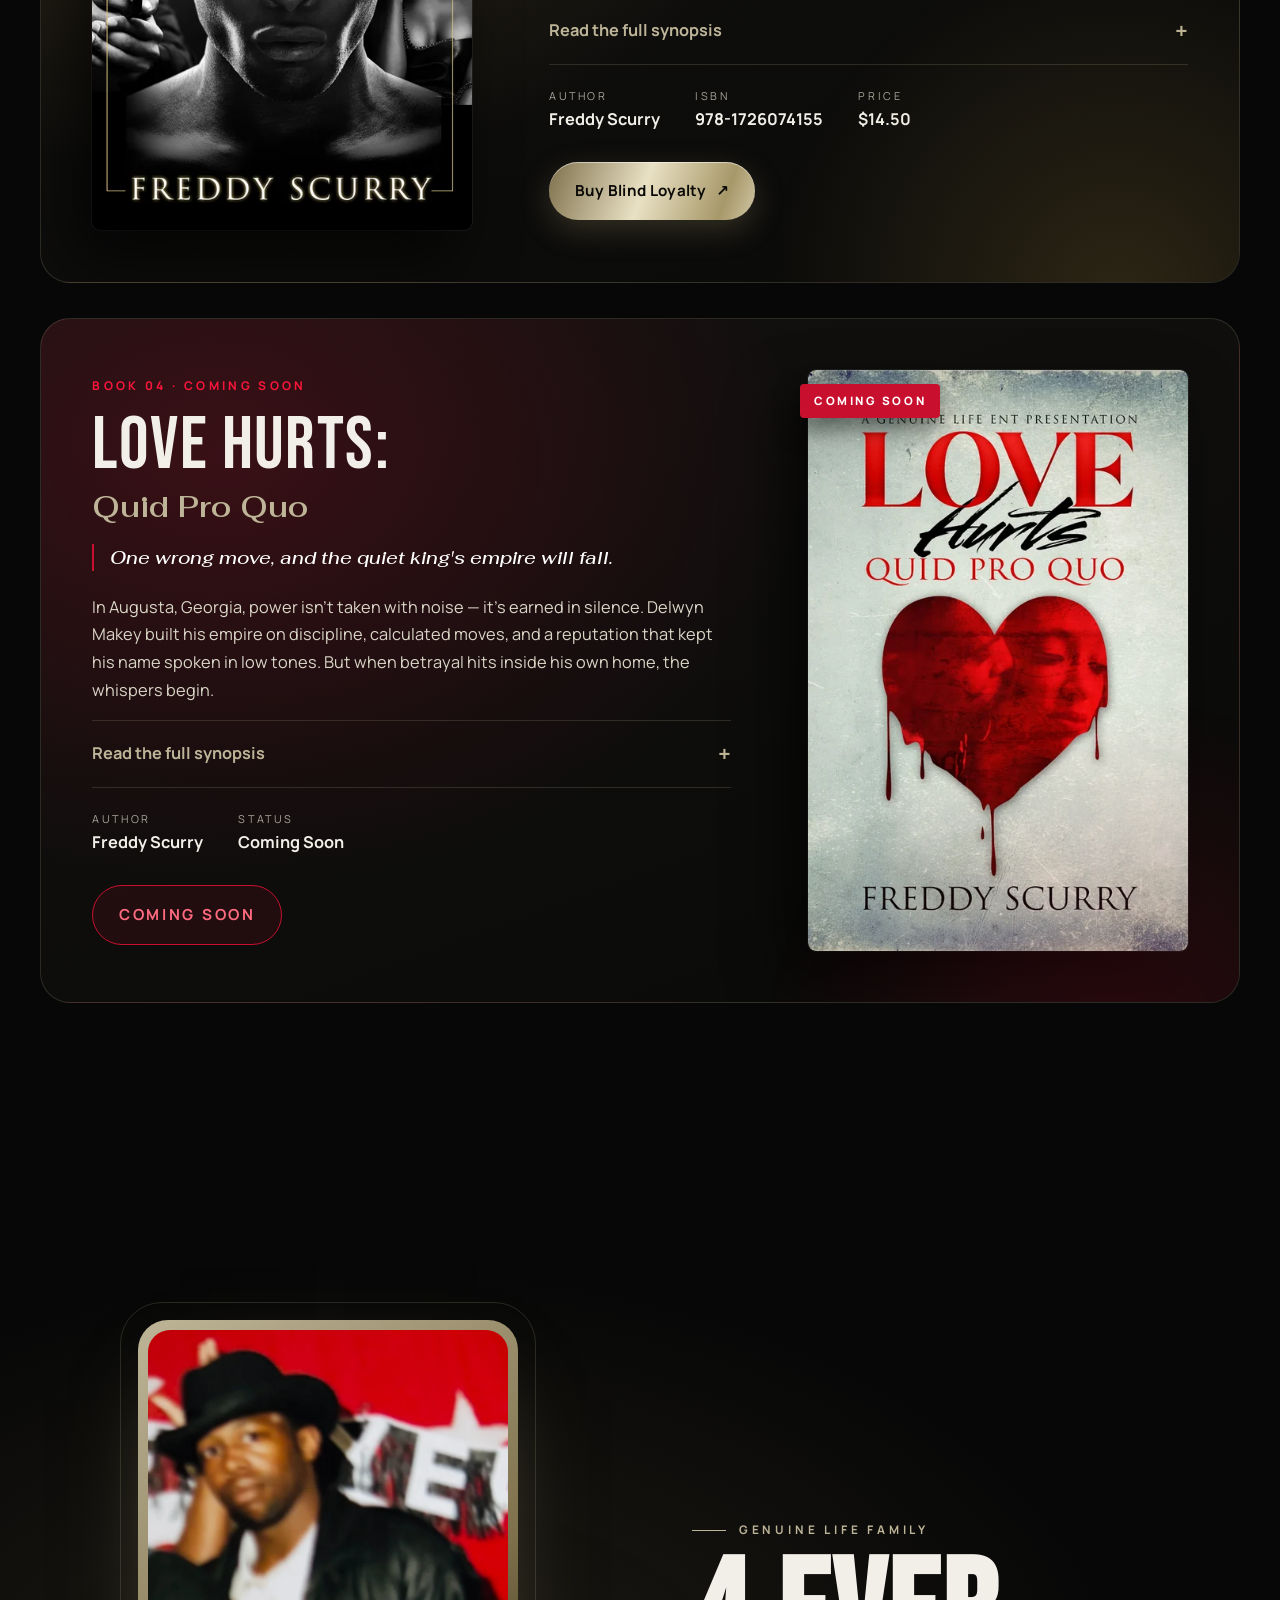
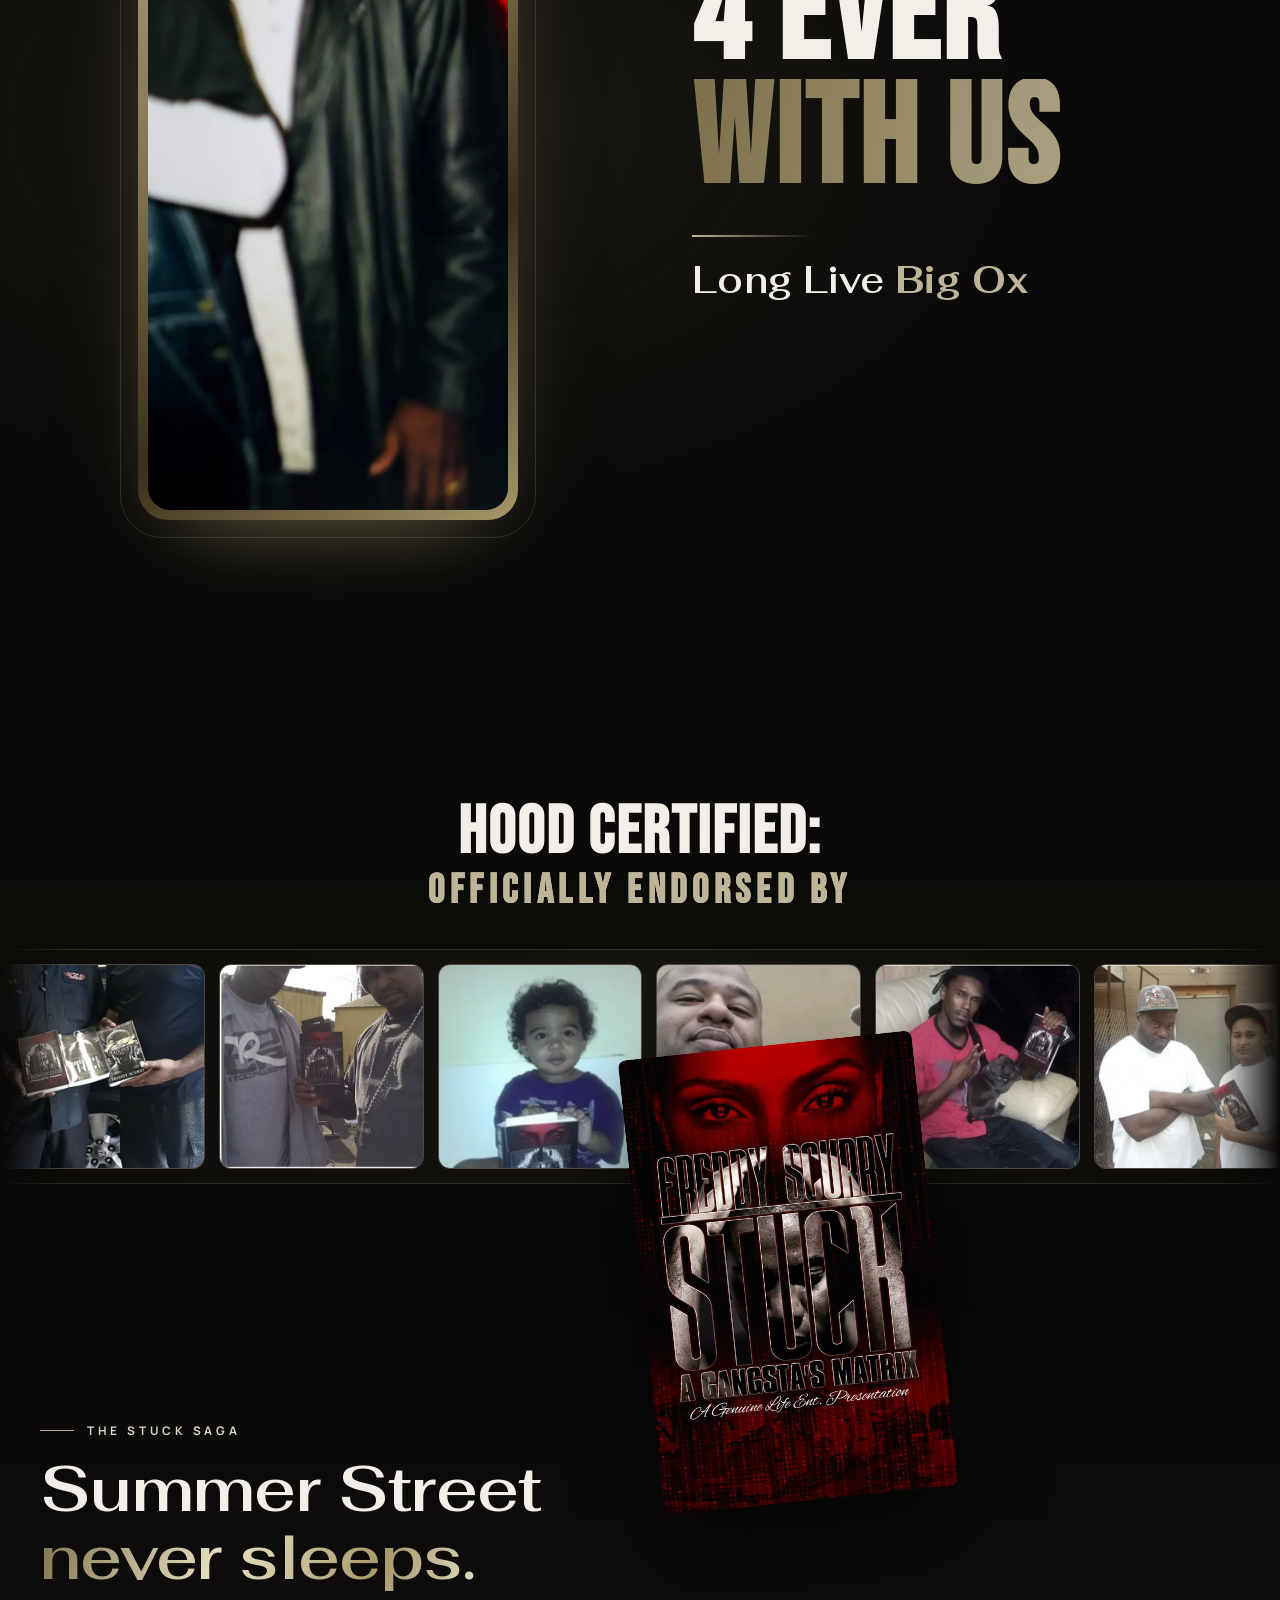
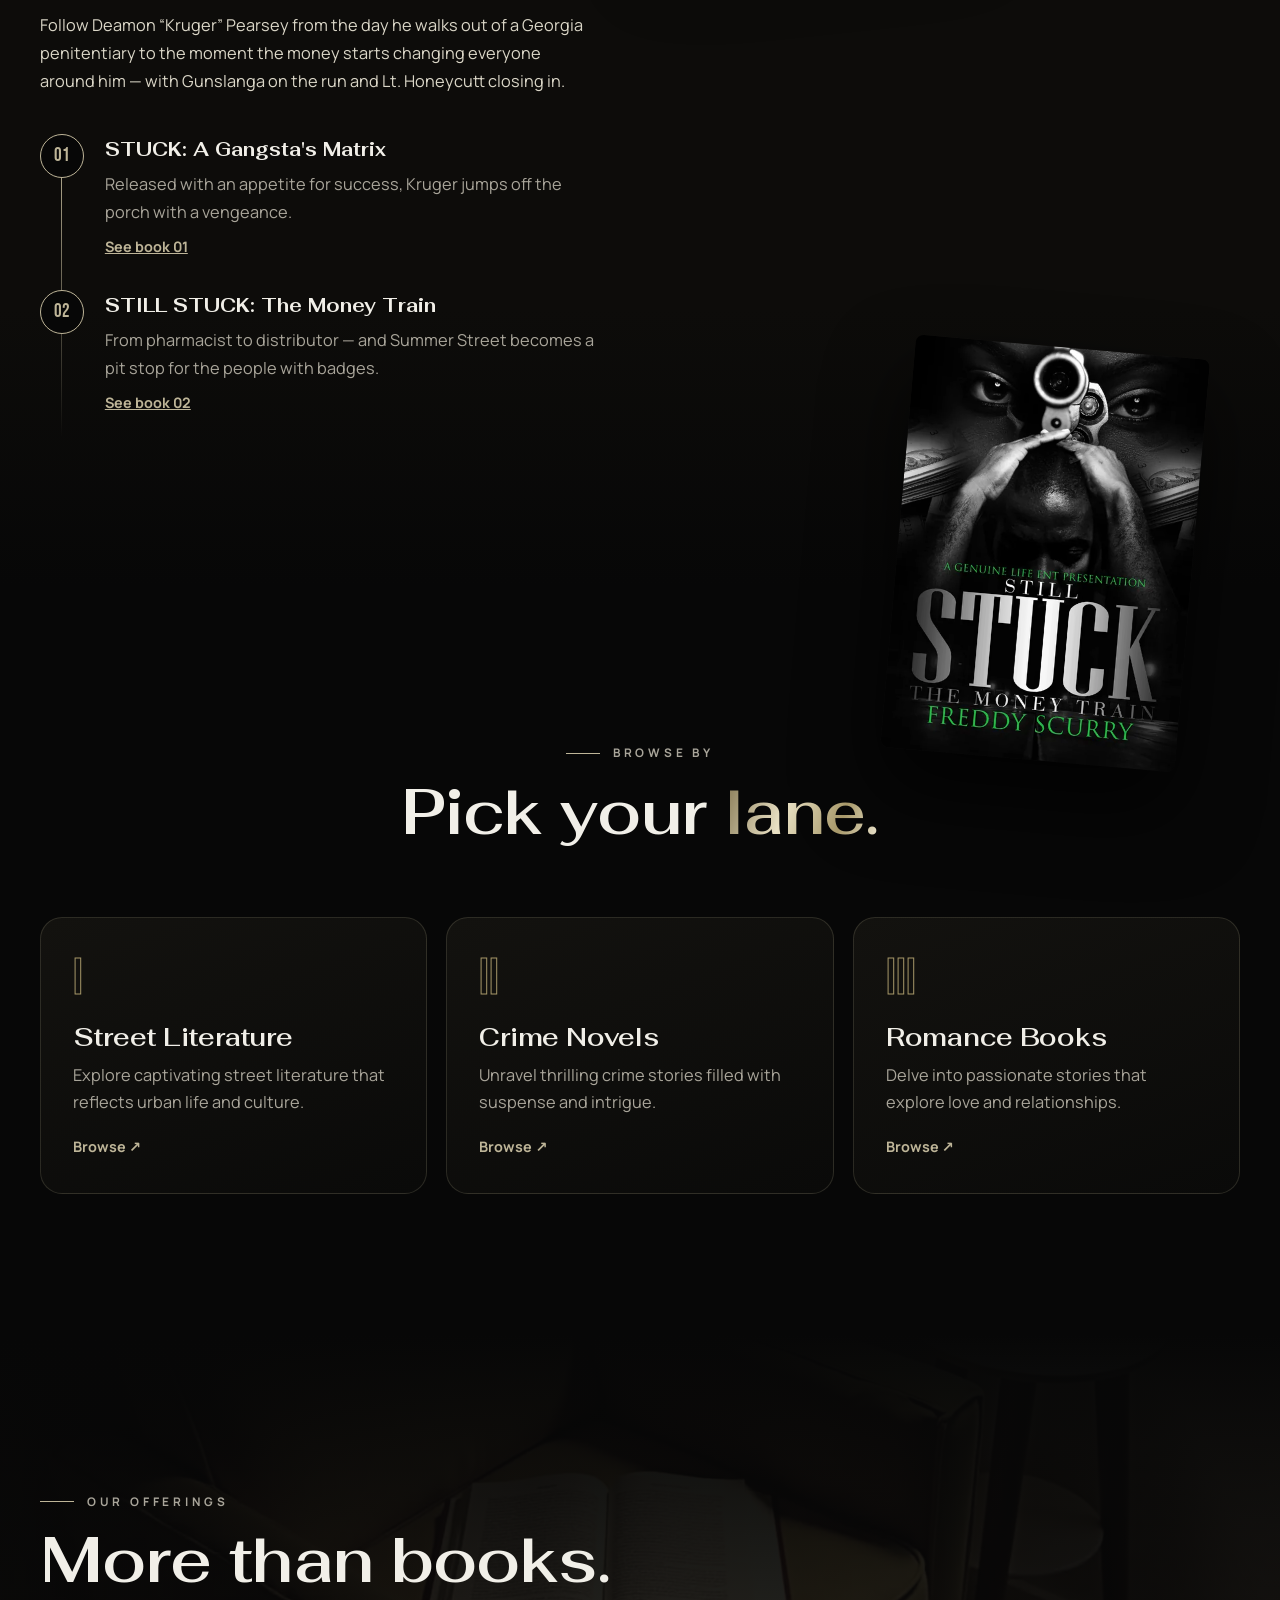
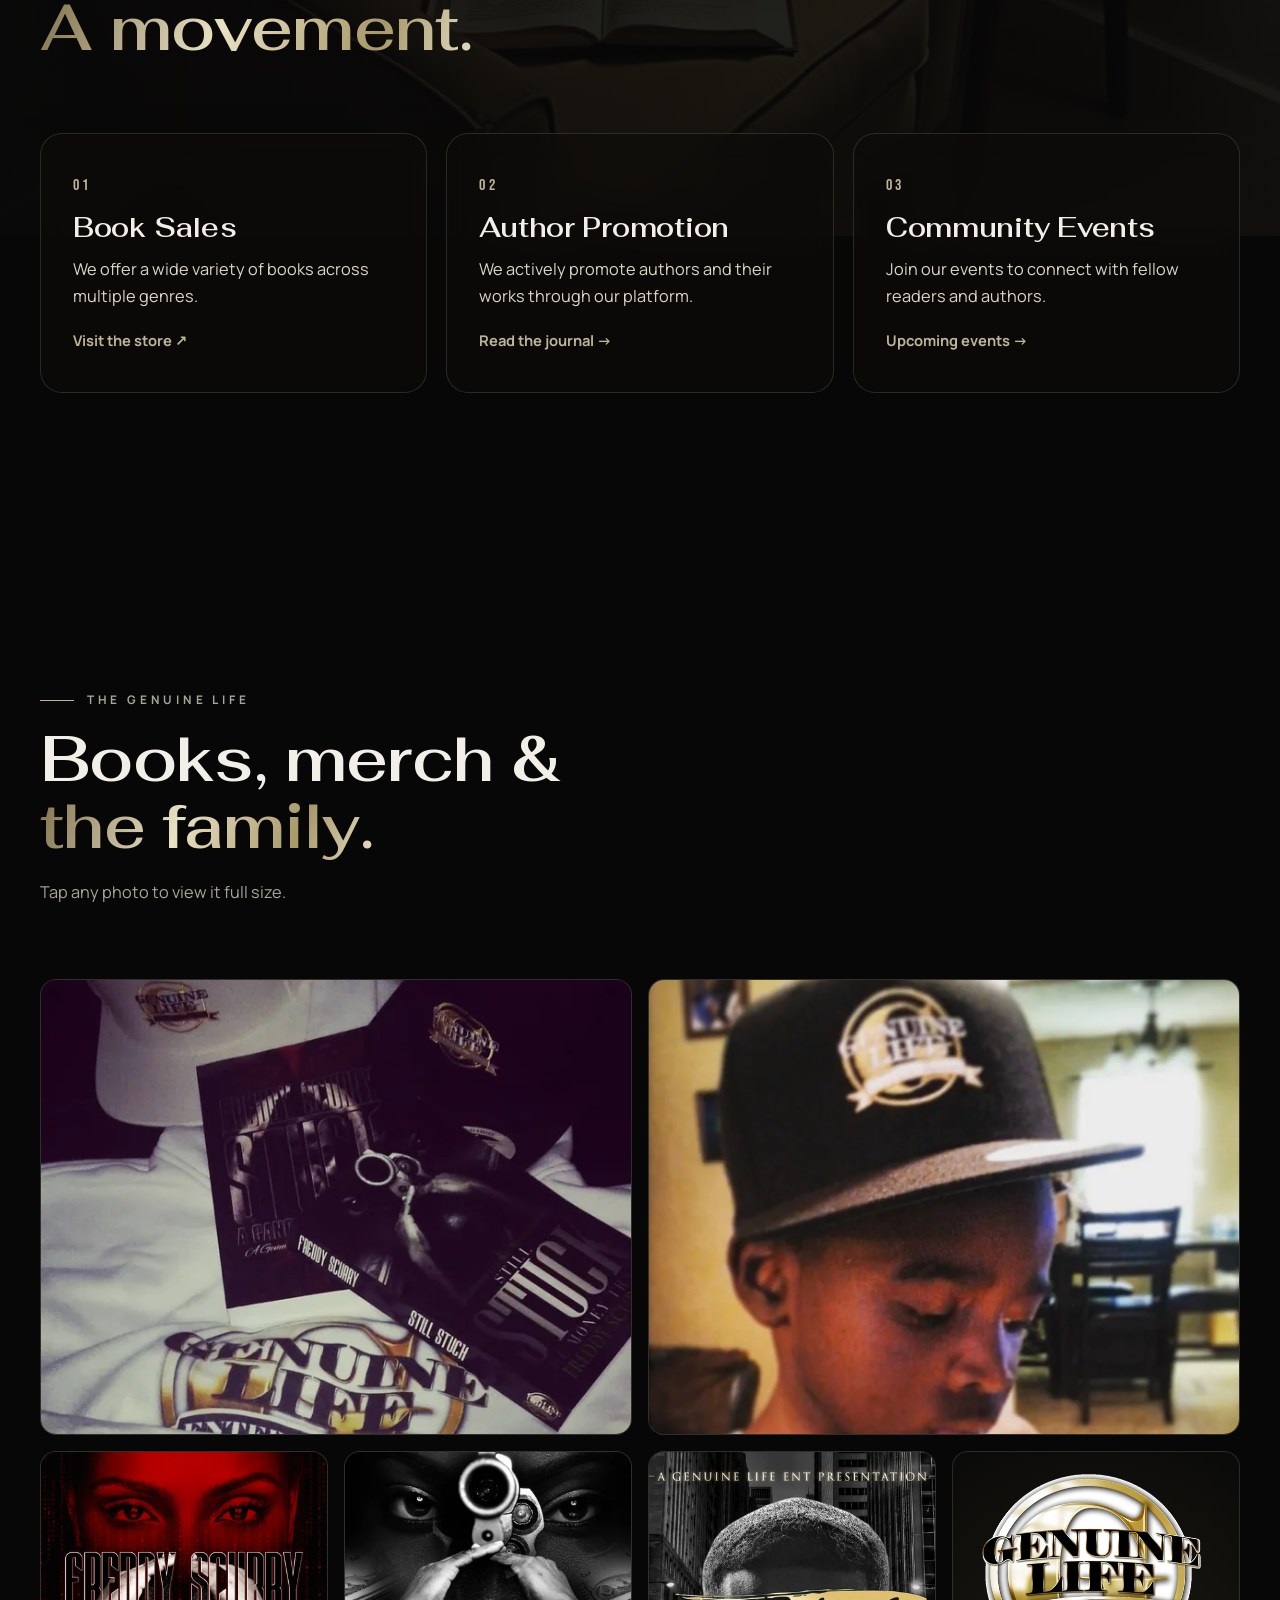
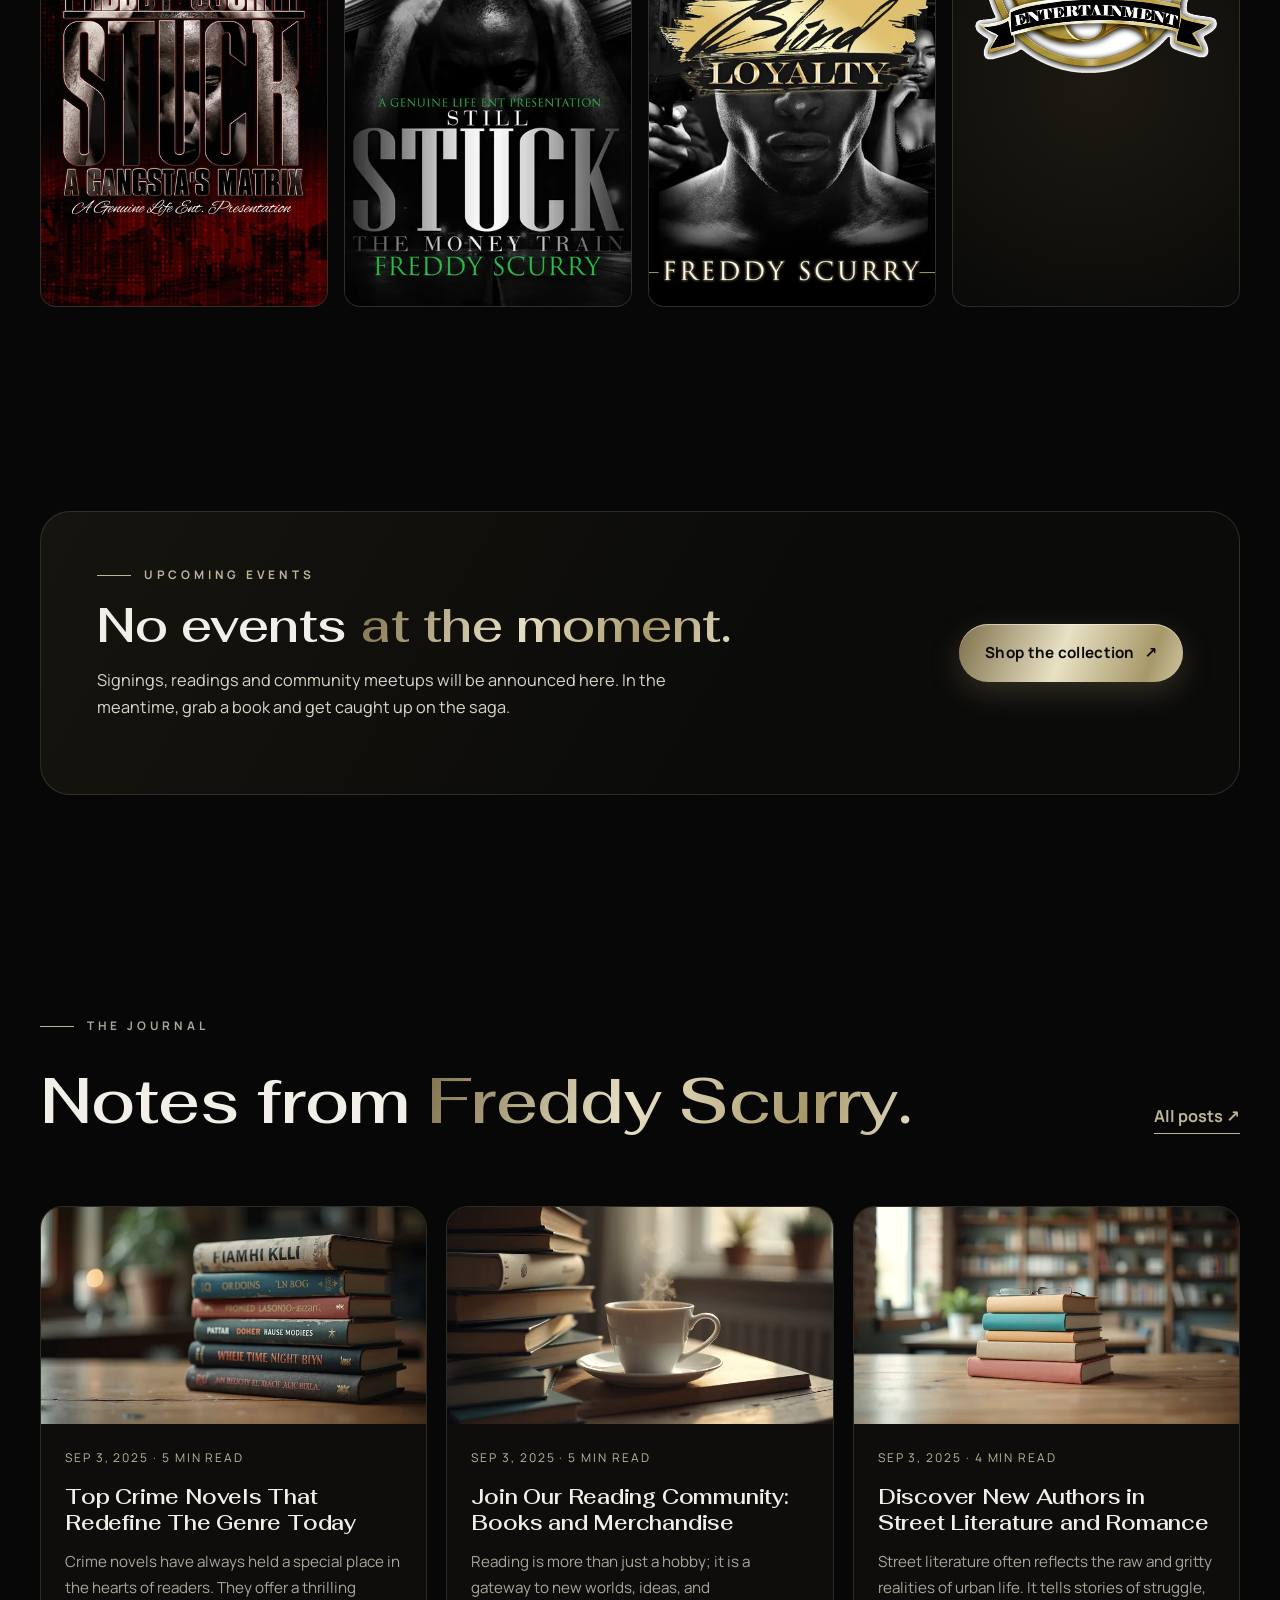
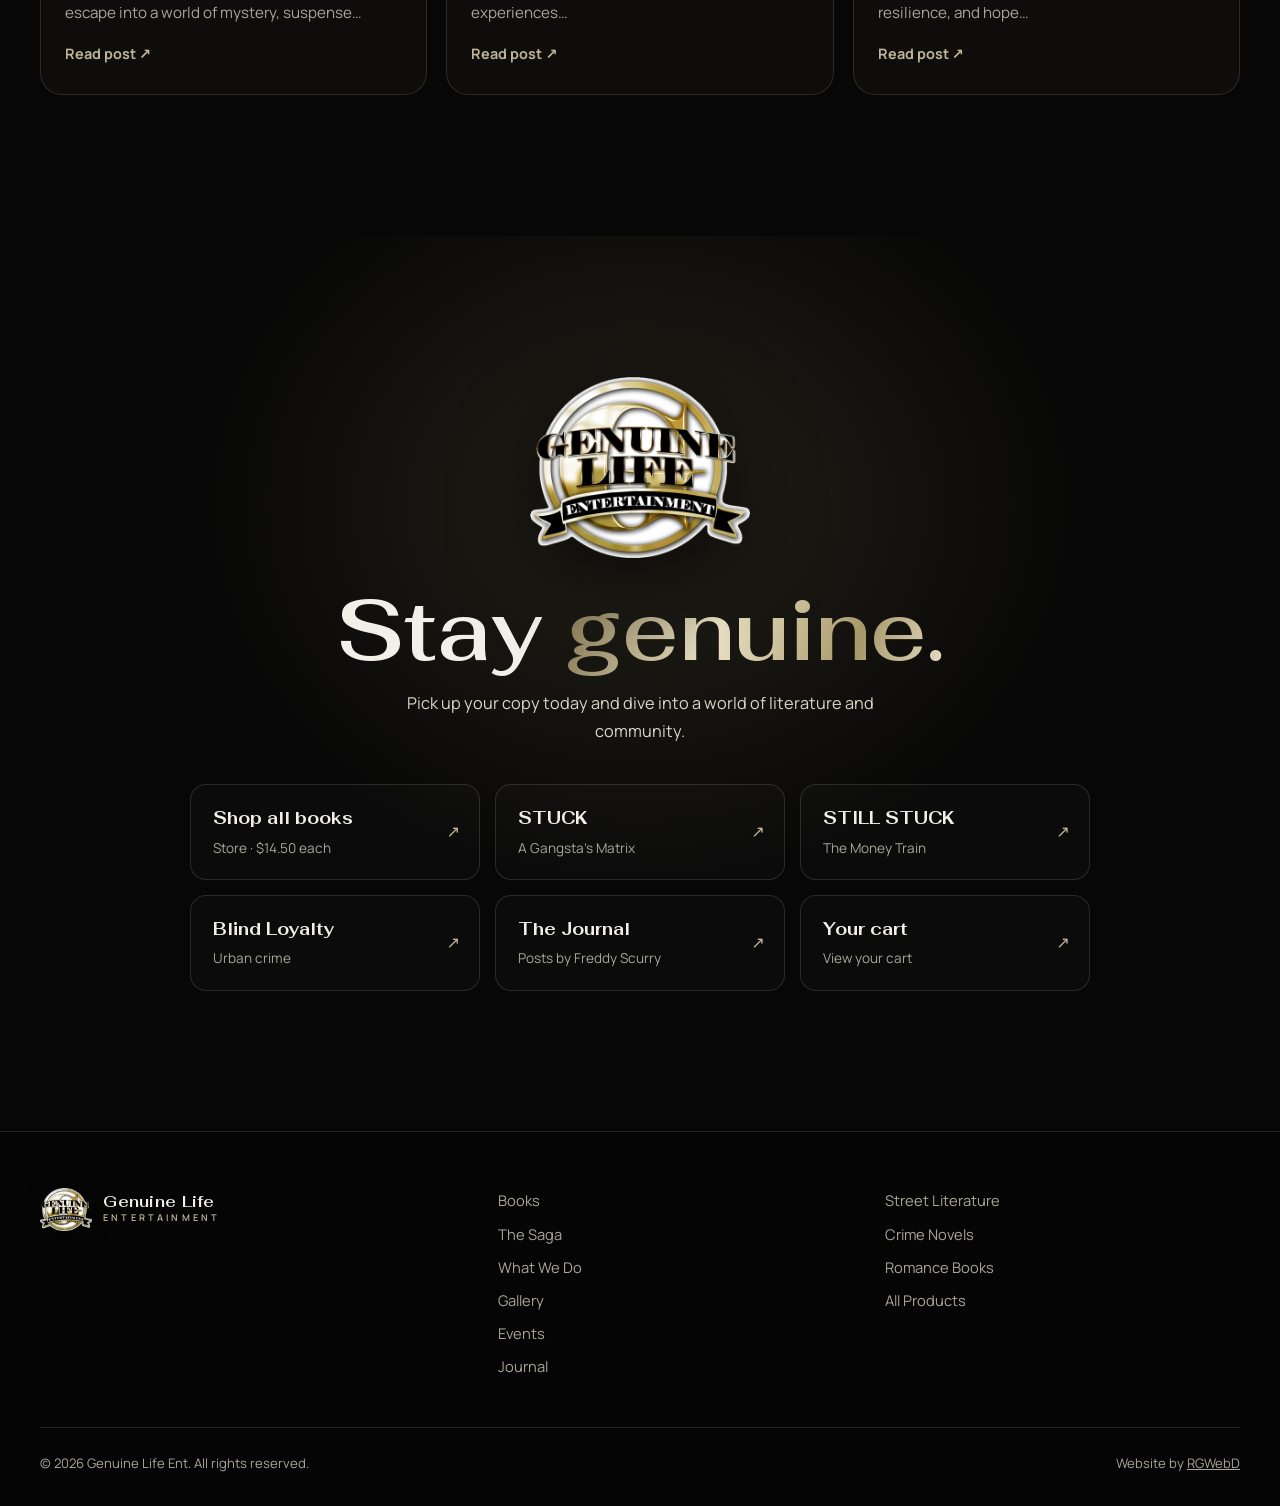
==== commit 2a4688c5: "Add eBook on Kindle button for STUCK" ====
--- a/index.html
+++ b/index.html
@@ -98,7 +98,7 @@
           <p>Let Kruger tell it, “They should've never counted me out!”</p>
         </details>
         <dl class="facts"><div><dt>Author</dt><dd>Freddy Scurry</dd></div><div><dt>ISBN</dt><dd>978-0615724812</dd></div><div><dt>Price</dt><dd>$14.50</dd></div></dl>
-        <div class="actions"><a class="btn btn-gold magnetic" href="https://shop.genuine4ever.com/product-page/the-silent-witness" target="_blank" rel="noopener">Buy STUCK <span aria-hidden="true">↗</span></a></div>
+        <div class="actions"><a class="btn btn-gold magnetic" href="https://shop.genuine4ever.com/product-page/the-silent-witness" target="_blank" rel="noopener">Buy STUCK <span aria-hidden="true">↗</span></a> <a class="btn btn-ghost" href="https://www.amazon.com/dp/B00PPI8JIW" target="_blank" rel="noopener">eBook on Kindle <span aria-hidden="true">↗</span></a></div>
       </div>
     </article>
 
